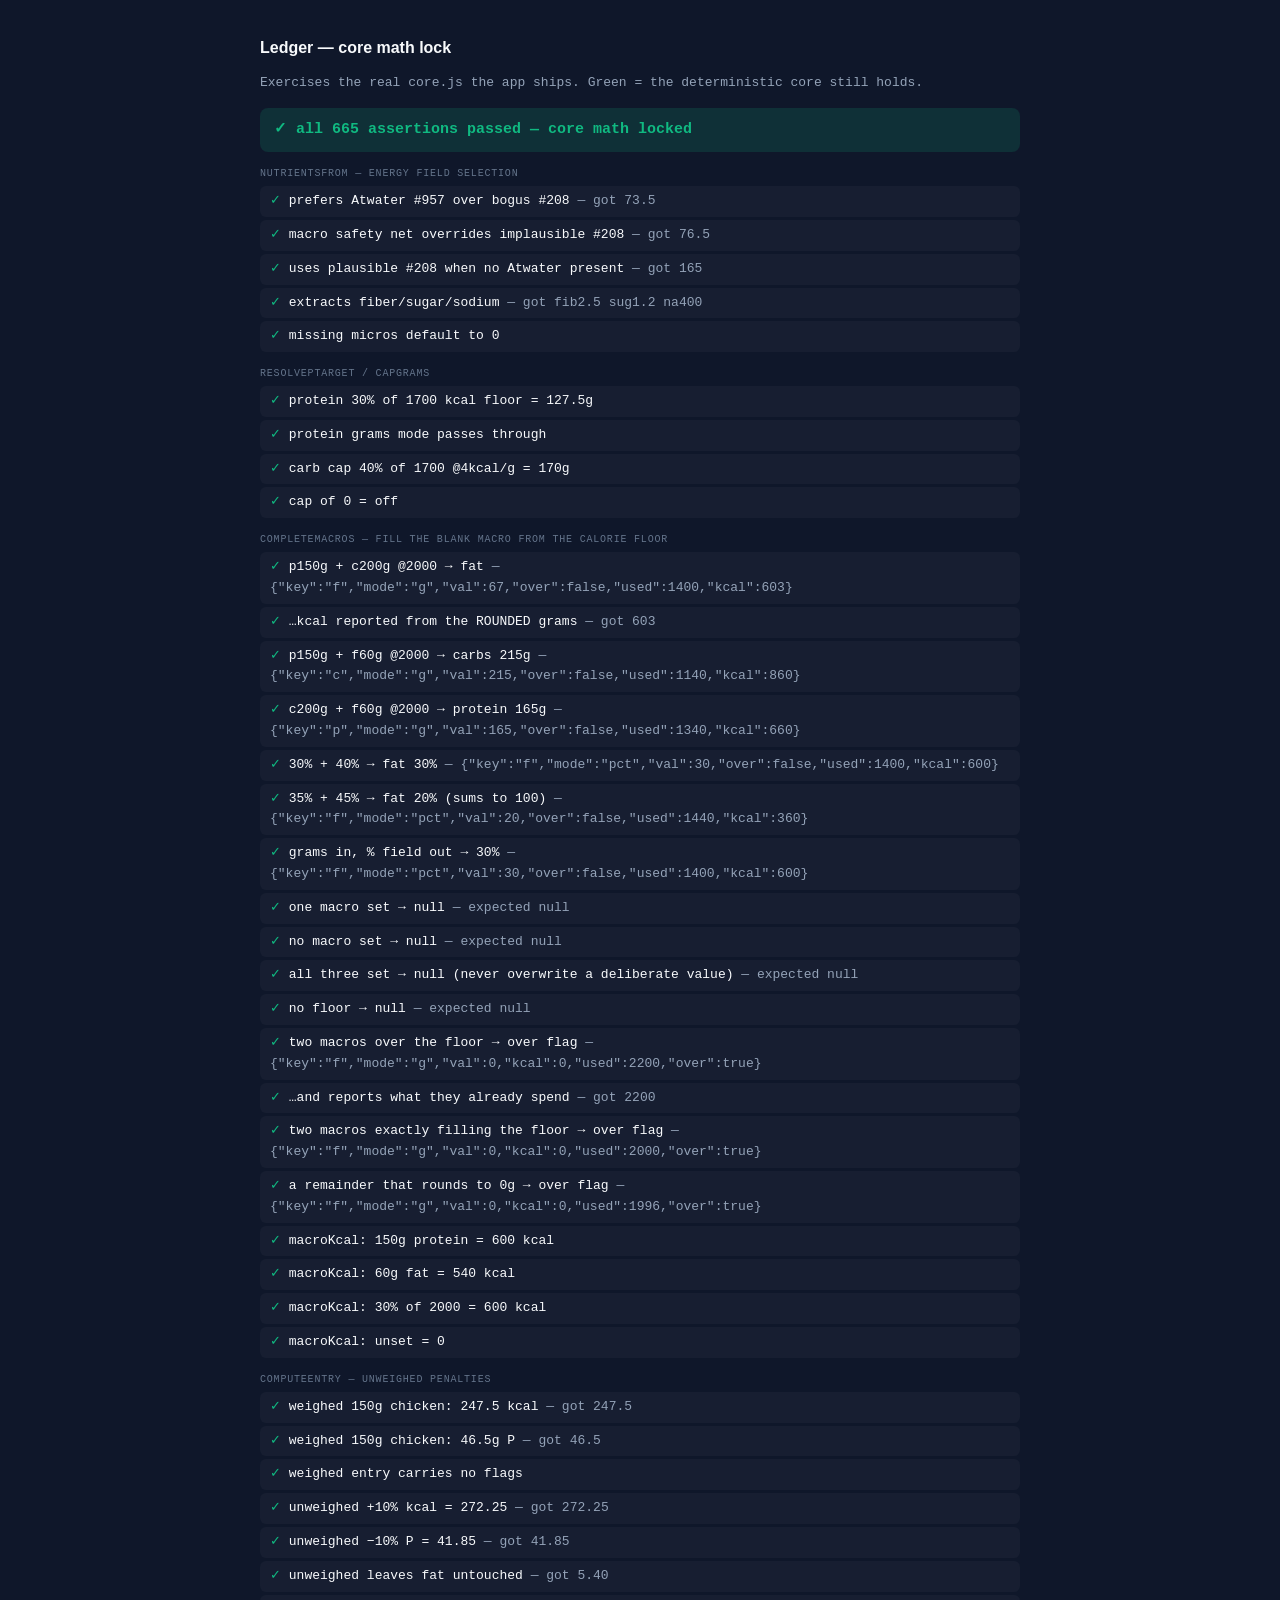
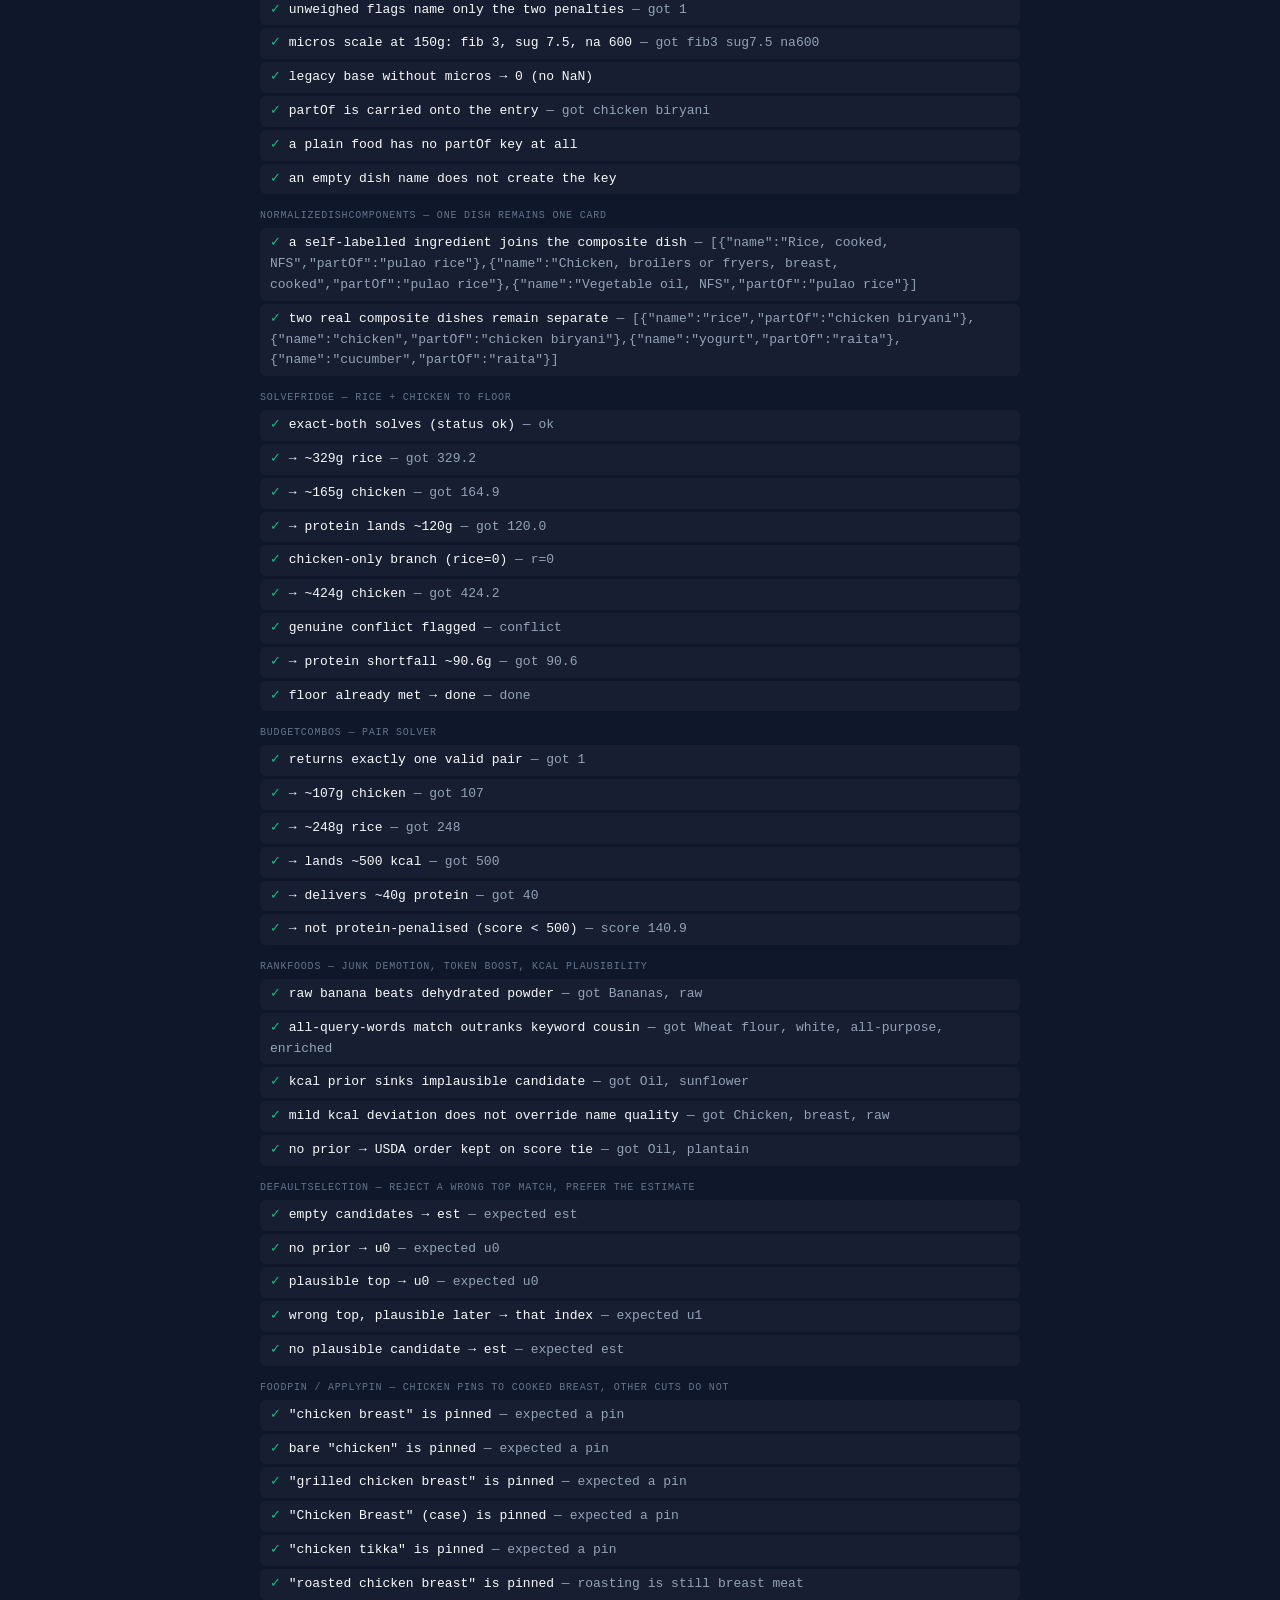
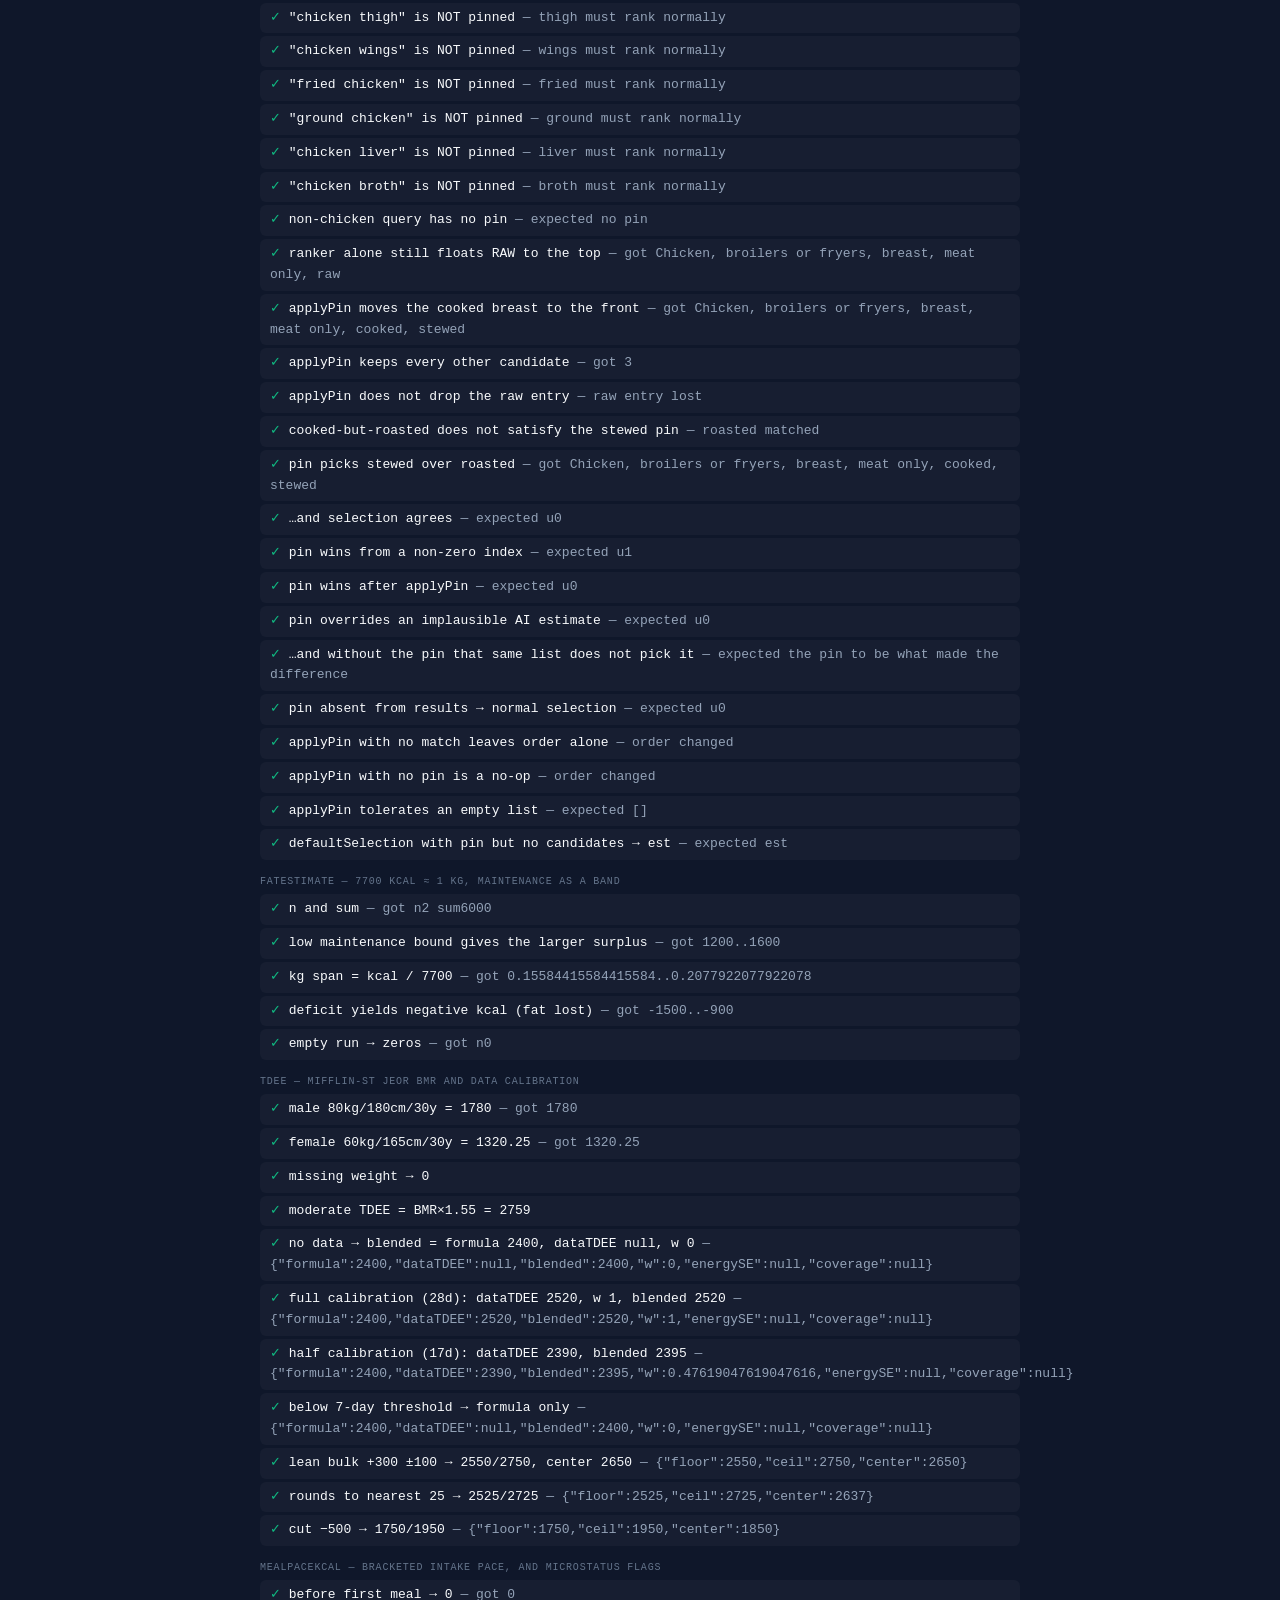
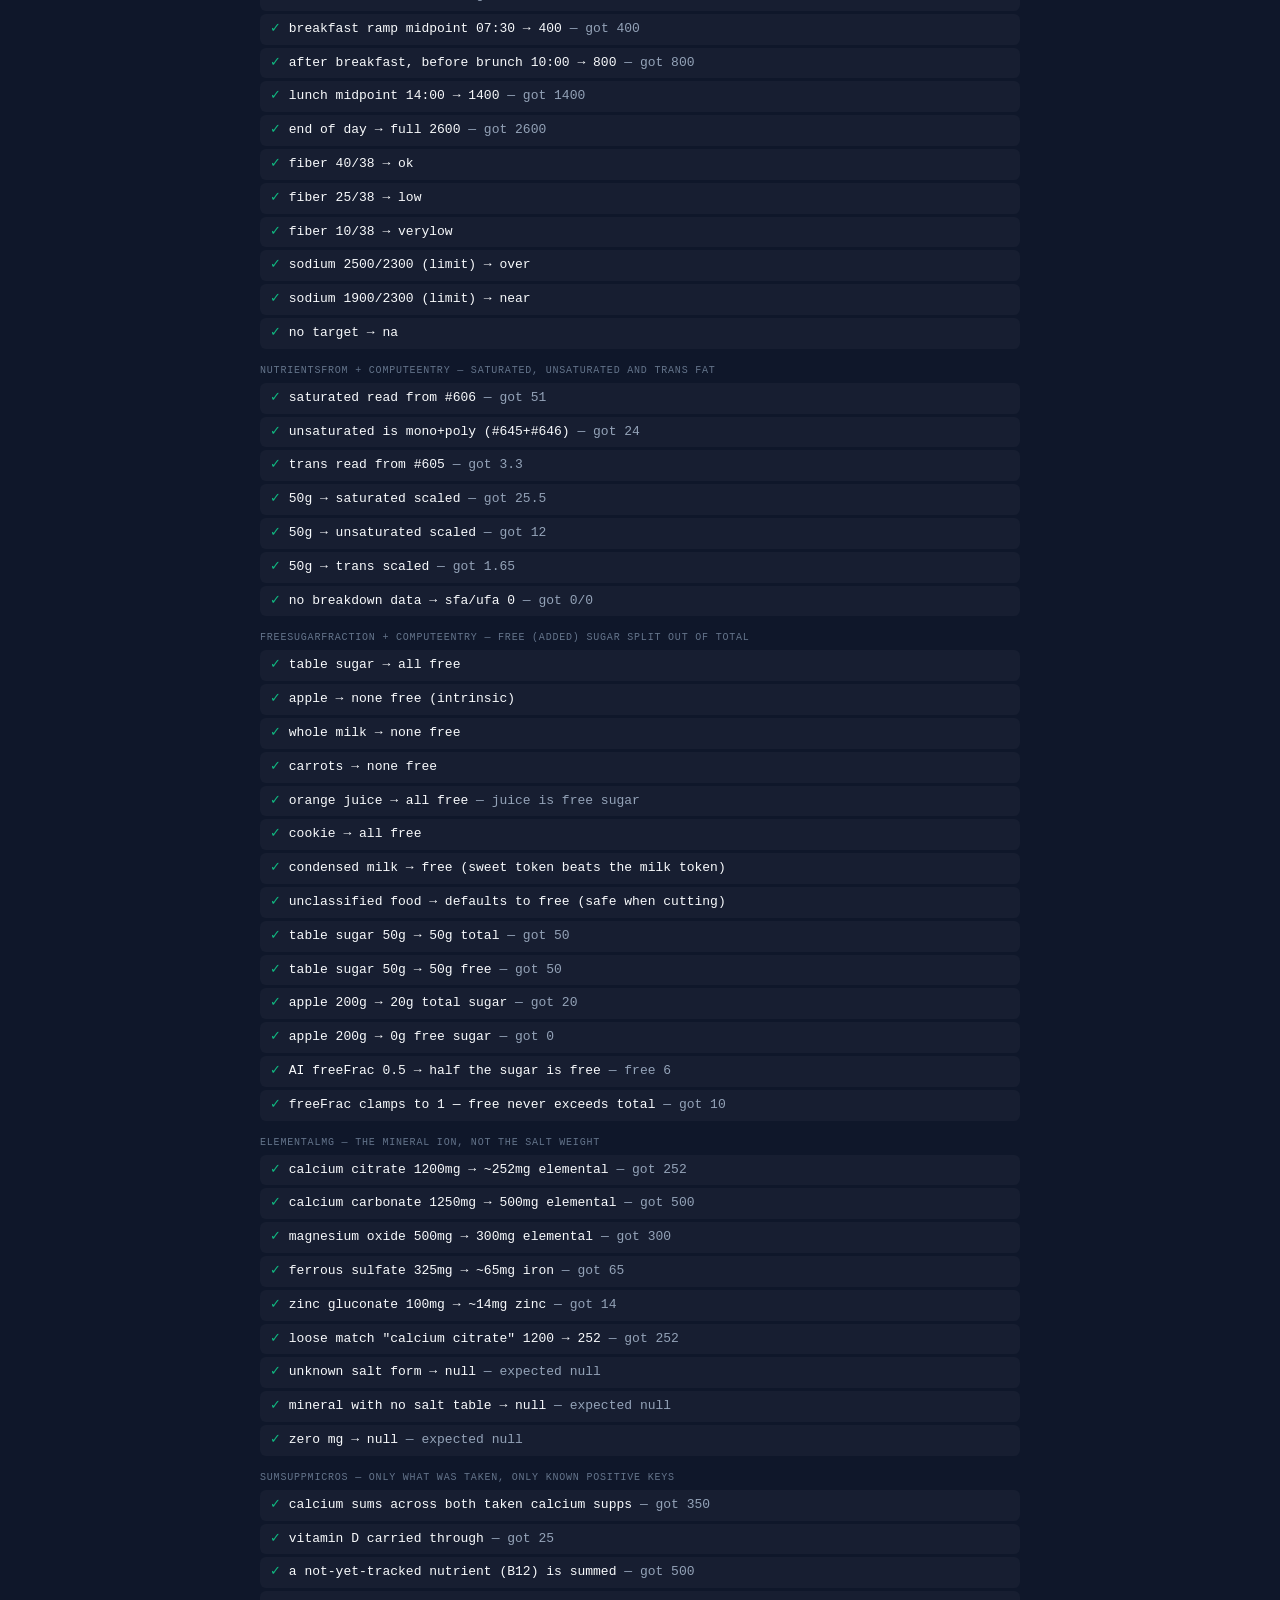
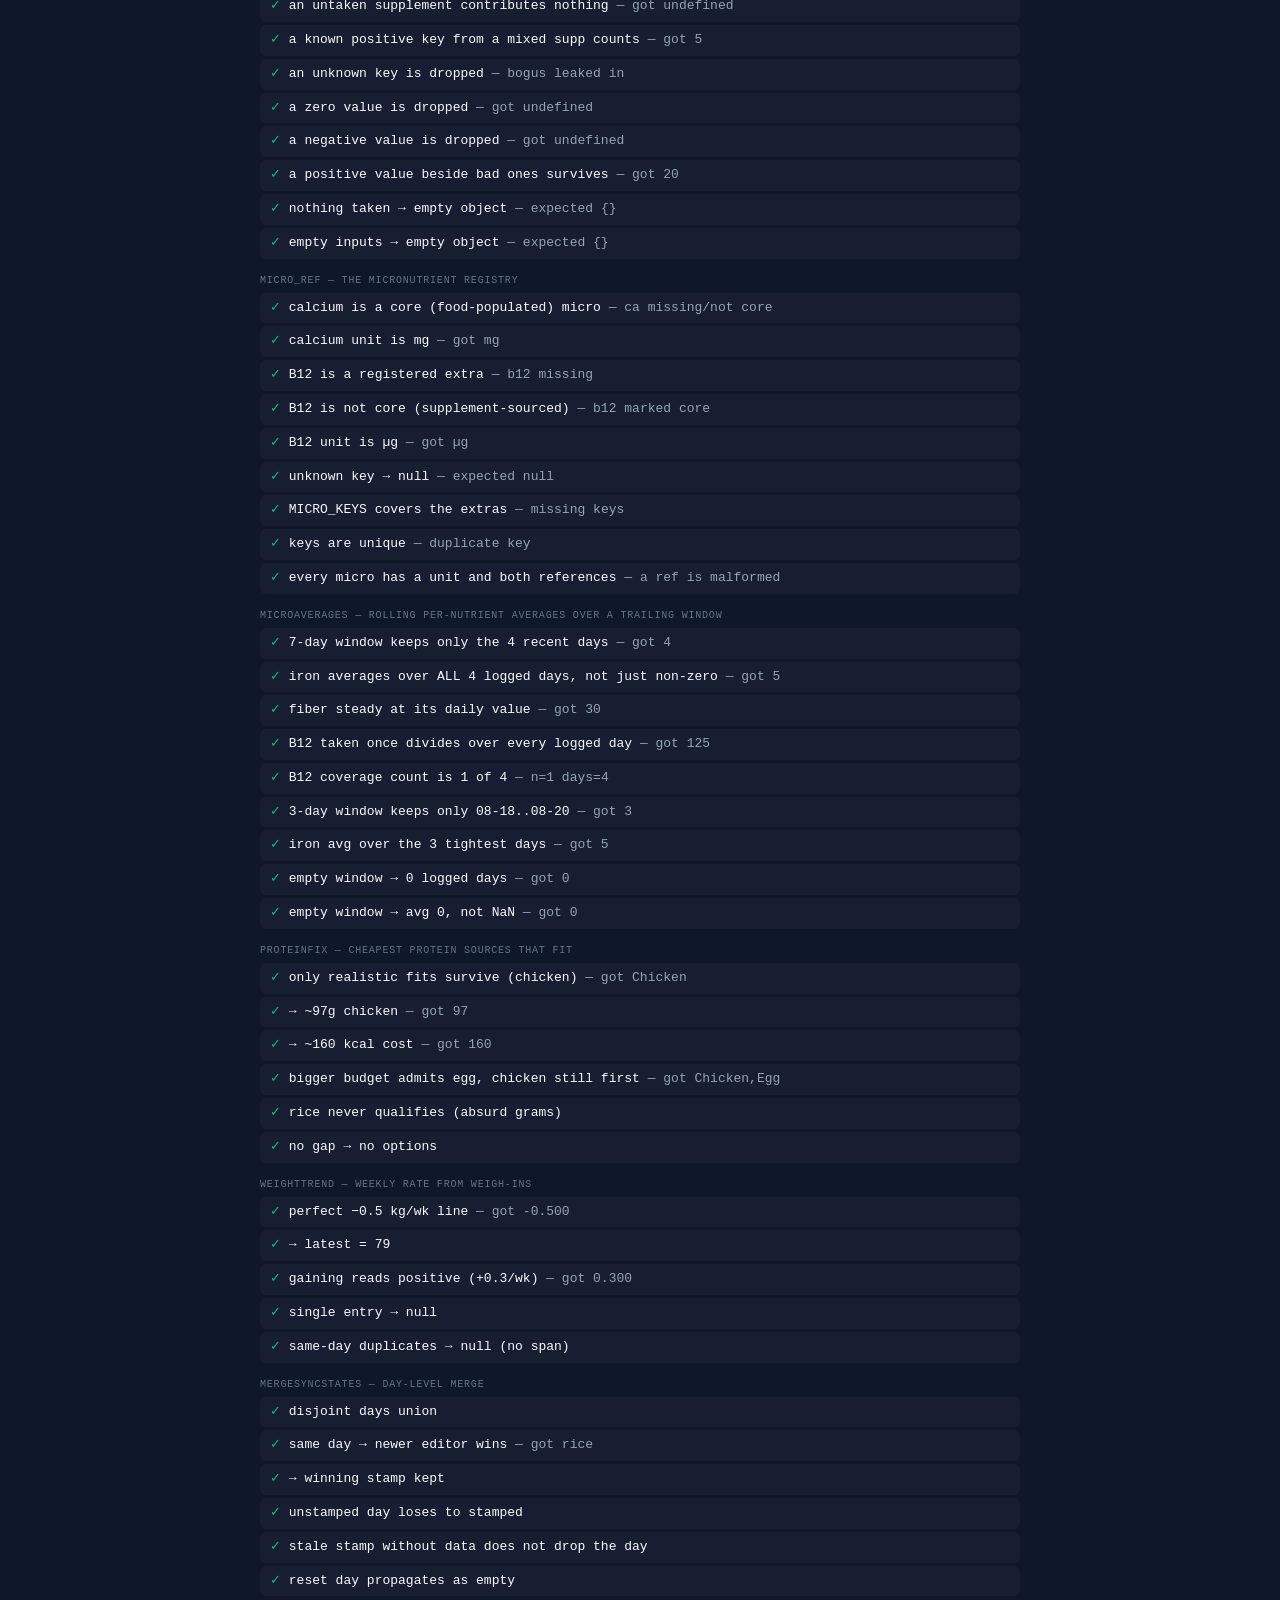
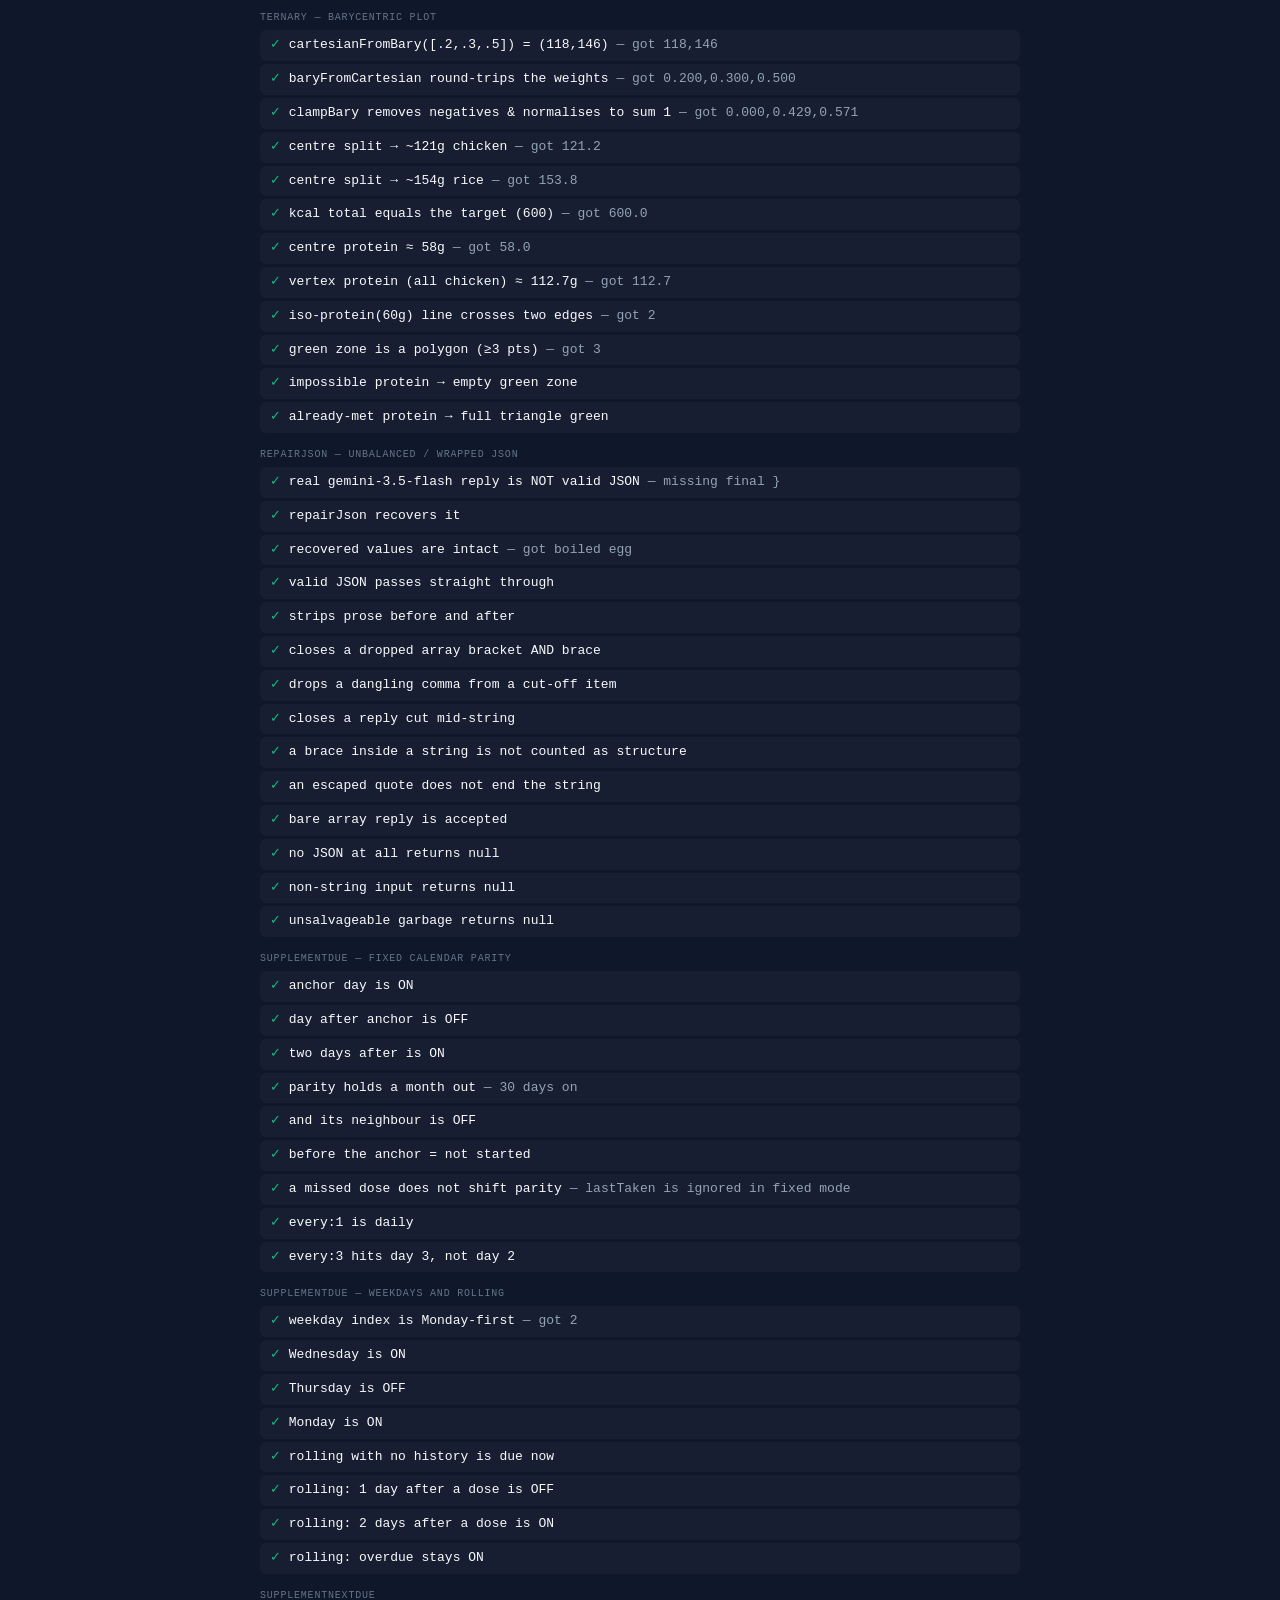
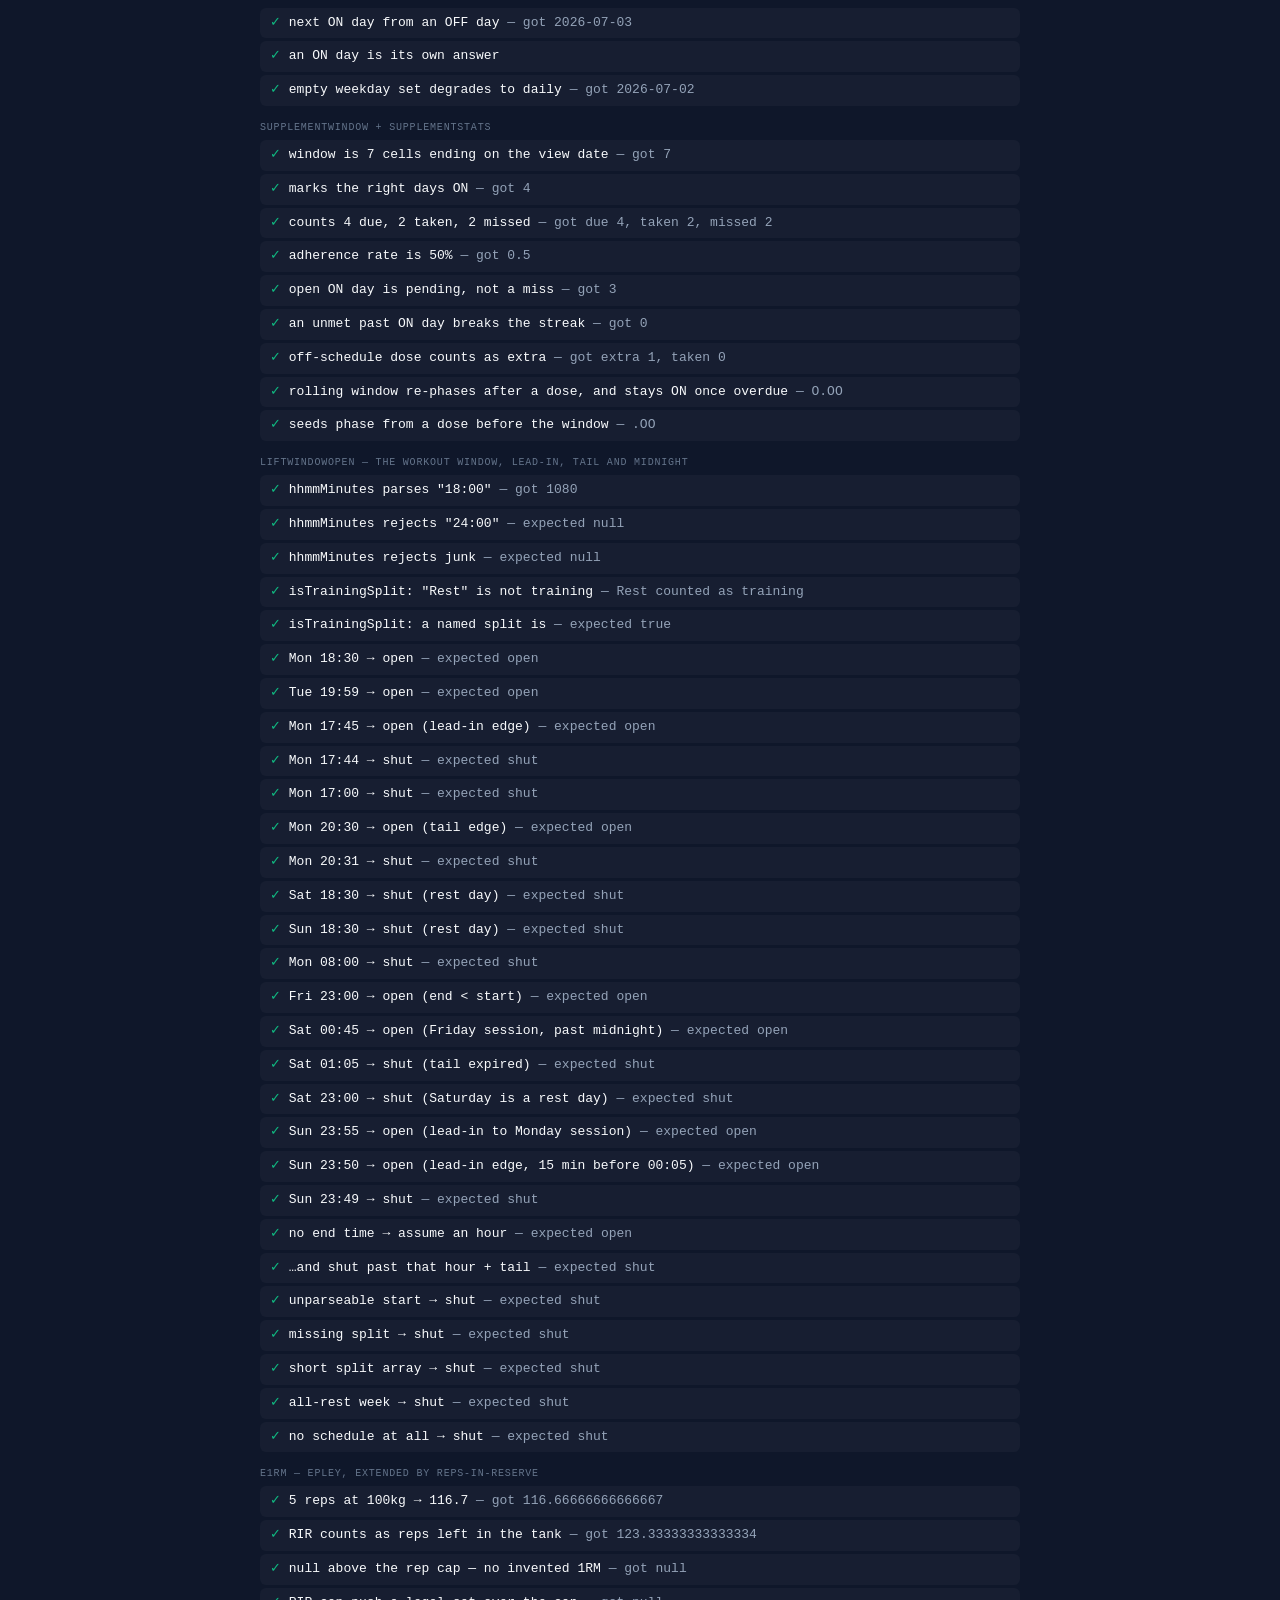
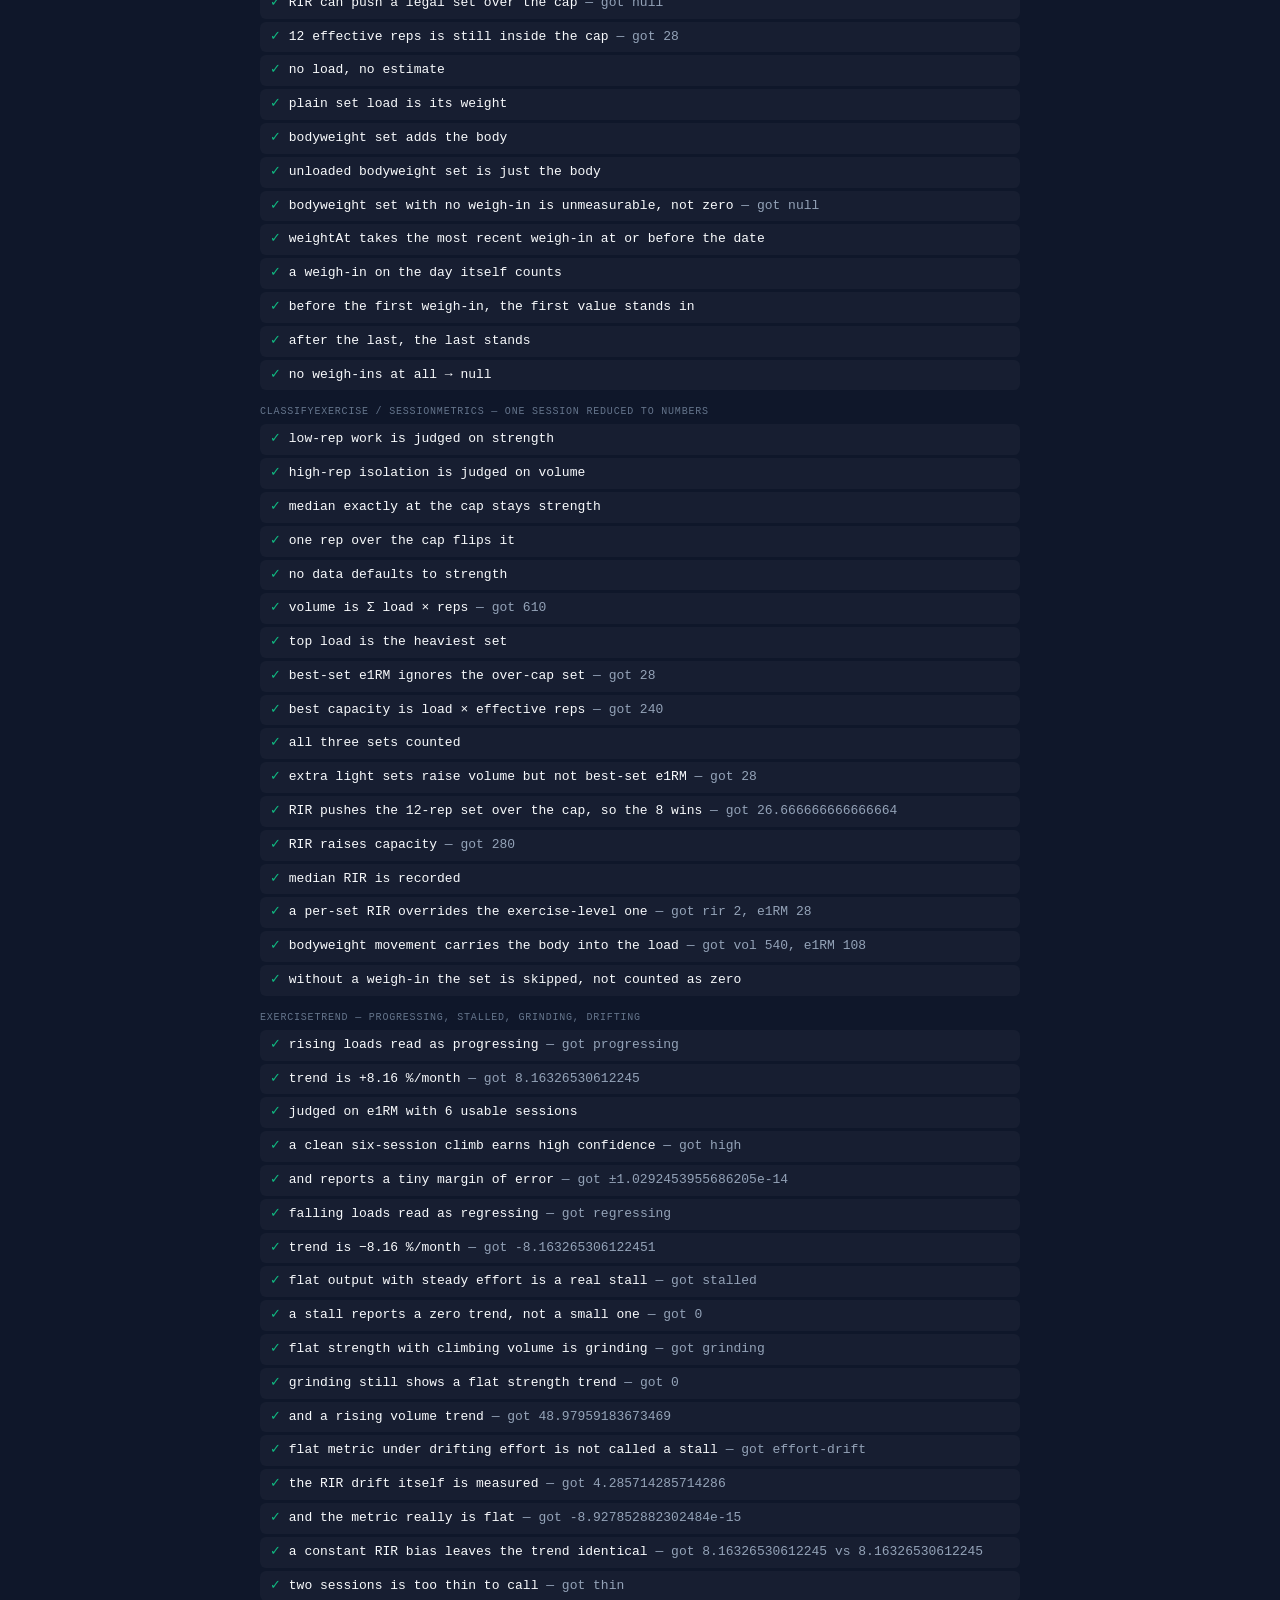
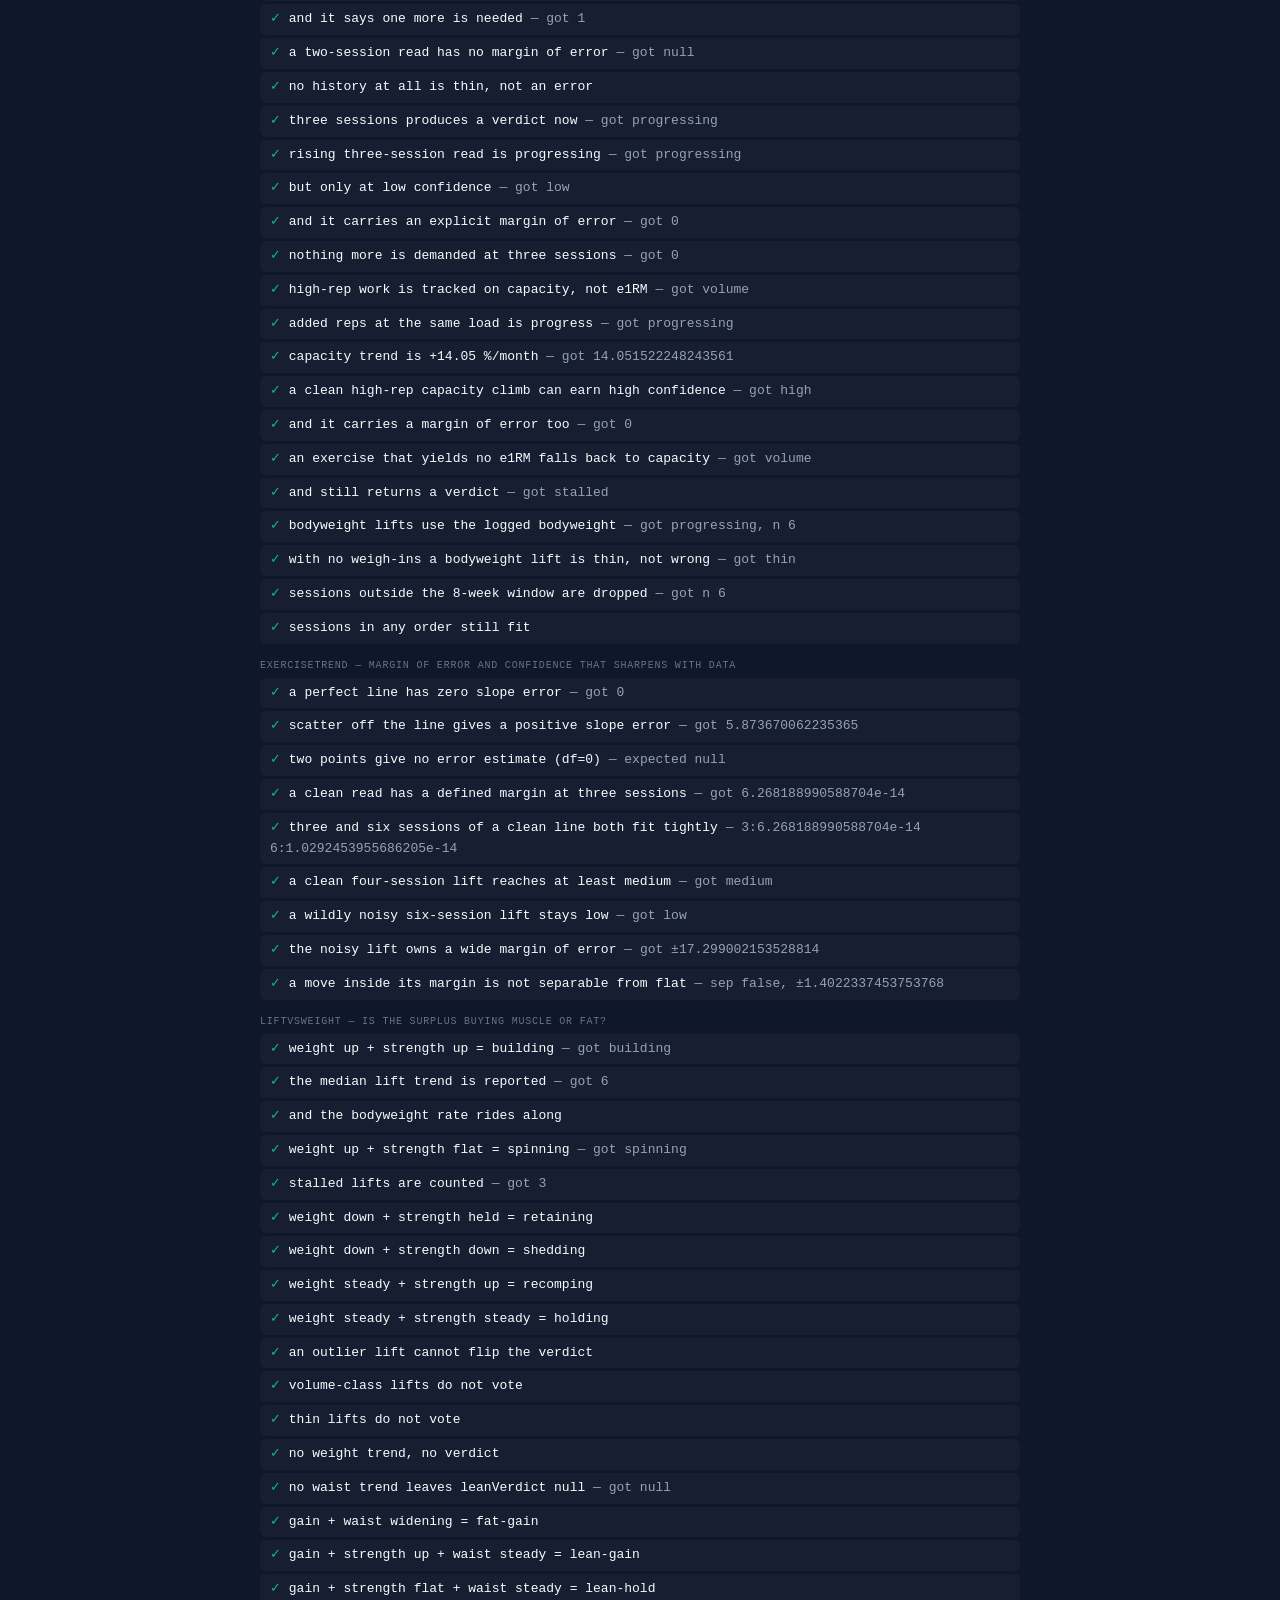
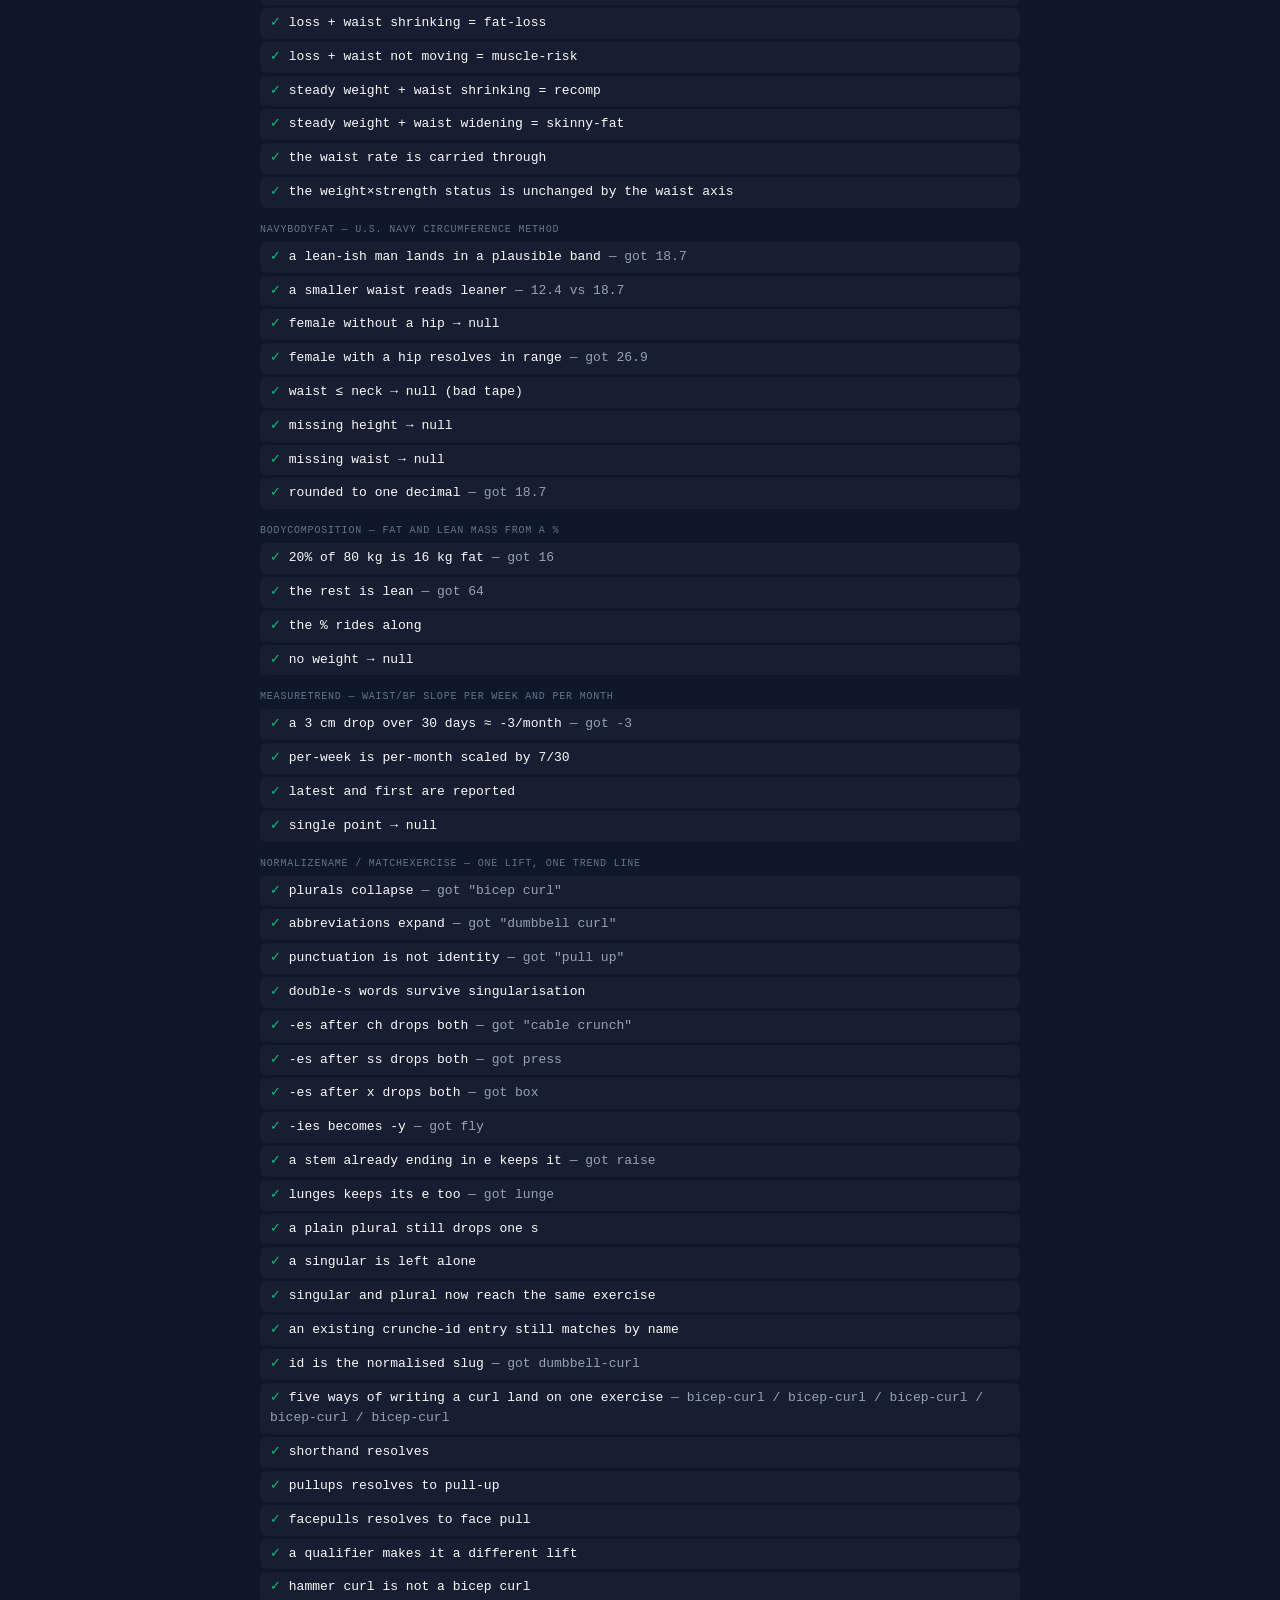
==== tests.html @ 6dcb34a7 "fix: read lift sets the way they were written "8x13, 6x12, 6x11" logged thirteen sets: the first pai" ====
<!DOCTYPE html>
<html lang="en">
<head>
<meta charset="UTF-8">
<meta name="viewport" content="width=device-width, initial-scale=1.0">
<title>Ledger · core math tests</title>
<style>
  body { background:#0f172a; color:#f8fafc; font-family:'JetBrains Mono',monospace; font-size:13px; padding:24px; max-width:760px; margin:0 auto; line-height:1.6; }
  h1 { font-size:16px; font-family:sans-serif; }
  #summary { font-size:15px; font-weight:700; padding:10px 14px; border-radius:8px; margin:14px 0; }
  .allpass { background:rgba(16,185,129,0.15); color:#10b981; }
  .anyfail { background:rgba(239,68,68,0.18); color:#f87171; }
  .case { padding:5px 10px; border-radius:6px; margin:3px 0; background:rgba(255,255,255,0.03); }
  .pass::before { content:'✓ '; color:#10b981; }
  .fail { background:rgba(239,68,68,0.12); }
  .fail::before { content:'✗ '; color:#f87171; }
  .detail { color:#94a3b8; }
  .grp { color:#64748b; text-transform:uppercase; letter-spacing:0.08em; font-size:10px; margin:14px 0 4px; }
</style>
</head>
<body>
<h1>Ledger — core math lock</h1>
<p class="detail">Exercises the real <code>core.js</code> the app ships. Green = the deterministic core still holds.</p>
<div id="summary">running…</div>
<div id="out"></div>

<script src="core.js"></script>
<script>
const out = document.getElementById('out');
let passed = 0, failed = 0;
const approx = (a,b,eps=0.5) => Math.abs(a-b) <= eps;
function group(name){ const d=document.createElement('div'); d.className='grp'; d.textContent=name; out.appendChild(d); }
function check(name, cond, detail){
  const d = document.createElement('div');
  d.className = 'case ' + (cond ? 'pass' : 'fail');
  d.innerHTML = name + (detail ? ` <span class="detail">— ${detail}</span>` : '');
  out.appendChild(d);
  cond ? passed++ : failed++;
}

const C = LedgerCore, T = LedgerCore.ternary;

// ---- nutrientsFrom: USDA energy pick ----
group('nutrientsFrom — energy field selection');
(function(){
  const food = { foodNutrients:[
    {nutrientNumber:'208', value:5}, {nutrientNumber:'957', value:73.5},
    {nutrientNumber:'203', value:1.9}, {nutrientNumber:'204', value:0.1}, {nutrientNumber:'205', value:17}
  ]};
  const n = C.nutrientsFrom(food);
  check('prefers Atwater #957 over bogus #208', approx(n.kcal, 73.5), `got ${n.kcal}`);

  const food2 = { foodNutrients:[
    {nutrientNumber:'208', value:5},
    {nutrientNumber:'203', value:1.9}, {nutrientNumber:'204', value:0.1}, {nutrientNumber:'205', value:17}
  ]};
  const n2 = C.nutrientsFrom(food2);         // no Atwater, #208=5 is < half of macro est (76.5) → trust macros
  check('macro safety net overrides implausible #208', approx(n2.kcal, 76.5), `got ${n2.kcal}`);

  const food3 = { foodNutrients:[
    {nutrientNumber:'208', value:165},
    {nutrientNumber:'203', value:31}, {nutrientNumber:'204', value:3.6}, {nutrientNumber:'205', value:0}
  ]};
  const n3 = C.nutrientsFrom(food3);
  check('uses plausible #208 when no Atwater present', approx(n3.kcal, 165), `got ${n3.kcal}`);

  // Micronutrients: 291 fiber(g), 269 sugars(g), 307 sodium(mg).
  const food4 = { foodNutrients:[
    {nutrientNumber:'208', value:165}, {nutrientNumber:'203', value:31},
    {nutrientNumber:'291', value:2.5}, {nutrientNumber:'269', value:1.2}, {nutrientNumber:'307', value:400}
  ]};
  const n4 = C.nutrientsFrom(food4);
  check('extracts fiber/sugar/sodium', n4.fib===2.5 && n4.sug===1.2 && n4.na===400, `got fib${n4.fib} sug${n4.sug} na${n4.na}`);
  check('missing micros default to 0', C.nutrientsFrom({foodNutrients:[{nutrientNumber:'208',value:100}]}).fib===0, '');
})();

// ---- target resolution ----
group('resolvePTarget / capGrams');
check('protein 30% of 1700 kcal floor = 127.5g', approx(C.resolvePTarget({mode:'pct',val:30}, 1700), 127.5), '');
check('protein grams mode passes through', C.resolvePTarget({mode:'g',val:120}, 1700) === 120, '');
check('carb cap 40% of 1700 @4kcal/g = 170g', approx(C.capGrams({mode:'pct',val:40}, 4, 1700), 170), '');
check('cap of 0 = off', C.capGrams({mode:'g',val:0}, 9, 1700) === 0, '');

// ---- completeMacros: set two, the third is arithmetic ----
group('completeMacros — fill the blank macro from the calorie floor');
(function(){
  const M = (mode,val)=>({mode,val});
  const at = (floor,p,c,f)=> C.completeMacros(floor, {p:p, c:c, f:f});

  // Two in grams → the blank one in grams, at its own kcal/g.
  const r1 = at(2000, M('g',150), M('g',200), M('g',0));    // 600 + 800 used, 600 left
  check('p150g + c200g @2000 → fat', r1 && r1.key==='f' && r1.val===67, JSON.stringify(r1));
  check('  …kcal reported from the ROUNDED grams', r1.kcal===603, `got ${r1.kcal}`);
  const r2 = at(2000, M('g',150), M('g',0), M('g',60));      // 600 + 540 used, 860 left
  check('p150g + f60g @2000 → carbs 215g', r2 && r2.key==='c' && r2.val===215, JSON.stringify(r2));
  const r3 = at(2000, M('g',0), M('g',200), M('g',60));
  check('c200g + f60g @2000 → protein 165g', r3 && r3.key==='p' && r3.val===165, JSON.stringify(r3));

  // Percentages: the three shares must come to 100 for the floor to be fully spent.
  const r4 = at(2000, M('pct',30), M('pct',40), M('pct',0));
  check('30% + 40% → fat 30%', r4 && r4.mode==='pct' && r4.val===30, JSON.stringify(r4));
  const r5 = at(1800, M('pct',35), M('pct',45), M('pct',0));
  check('35% + 45% → fat 20% (sums to 100)', r5.val===20 && 35+45+r5.val===100, JSON.stringify(r5));

  // The answer is expressed in the BLANK field's unit, not the units of the inputs.
  const r6 = at(2000, M('g',150), M('g',200), M('pct',0));
  check('grams in, % field out → 30%', r6.mode==='pct' && r6.val===30, JSON.stringify(r6));

  // Nothing to infer.
  check('one macro set → null', at(2000, M('g',150), M('g',0), M('g',0))===null, 'expected null');
  check('no macro set → null', at(2000, M('g',0), M('g',0), M('g',0))===null, 'expected null');
  check('all three set → null (never overwrite a deliberate value)',
        at(2000, M('g',150), M('g',200), M('g',67))===null, 'expected null');
  check('no floor → null', at(0, M('g',150), M('g',200), M('g',0))===null, 'expected null');

  // Over-budget must not fill in a 0, which would read as a deliberate "none".
  const o1 = at(2000, M('g',200), M('g',350), M('g',0));     // 800 + 1400 = 2200
  check('two macros over the floor → over flag', o1 && o1.over===true && o1.val===0, JSON.stringify(o1));
  check('  …and reports what they already spend', o1.used===2200, `got ${o1.used}`);
  const o2 = at(2000, M('g',150), M('g',350), M('g',0));     // 600 + 1400 = exactly 2000
  check('two macros exactly filling the floor → over flag', o2 && o2.over===true, JSON.stringify(o2));
  // Rounding down to zero grams is the same situation, not a 0g target.
  const o3 = at(2000, M('g',150), M('g',349), M('g',0));     // 4 kcal left → 0.4g fat
  check('a remainder that rounds to 0g → over flag', o3 && o3.over===true, JSON.stringify(o3));

  // macroKcal, the primitive underneath.
  check('macroKcal: 150g protein = 600 kcal', C.macroKcal(M('g',150), 4, 2000)===600, '');
  check('macroKcal: 60g fat = 540 kcal', C.macroKcal(M('g',60), 9, 2000)===540, '');
  check('macroKcal: 30% of 2000 = 600 kcal', C.macroKcal(M('pct',30), 4, 2000)===600, '');
  check('macroKcal: unset = 0', C.macroKcal(M('g',0), 4, 2000)===0, '');
})();

// ---- computeEntry: penalties ----
group('computeEntry — unweighed penalties');
const PEN = {inflate:1.1, deduct:0.9};
const chk = {kcal:165, p:31, f:3.6, c:0};
(function(){
  const w = C.computeEntry('Chicken', 150, true, chk, 'DB', PEN);
  check('weighed 150g chicken: 247.5 kcal', approx(w.kcal, 247.5), `got ${w.kcal.toFixed(1)}`);
  check('weighed 150g chicken: 46.5g P', approx(w.p, 46.5), `got ${w.p.toFixed(1)}`);
  check('weighed entry carries no flags', w.flags.length === 0, '');

  const u = C.computeEntry('Chicken', 150, false, chk, 'DB', PEN);
  check('unweighed +10% kcal = 272.25', approx(u.kcal, 272.25), `got ${u.kcal.toFixed(2)}`);
  check('unweighed −10% P = 41.85', approx(u.p, 41.85), `got ${u.p.toFixed(2)}`);
  // The oil tax is gone: fat is whatever the food's own base says, never a surcharge.
  // Absorbed cooking oil is logged as its own ingredient by the parser instead.
  check('unweighed leaves fat untouched', approx(u.f, 3.6*1.5), `got ${u.f.toFixed(2)}`);
  check('unweighed flags name only the two penalties', u.flags.length === 1, `got ${u.flags.length}`);

  // Micronutrients scale with grams like the macros; a legacy base without them → 0, never NaN.
  const micBase = {kcal:100, p:5, f:2, c:10, fib:2, sug:5, na:400};
  const mic = C.computeEntry('x', 150, true, micBase, 'DB', PEN);
  check('micros scale at 150g: fib 3, sug 7.5, na 600', approx(mic.fib,3)&&approx(mic.sug,7.5)&&approx(mic.na,600), `got fib${mic.fib} sug${mic.sug} na${mic.na}`);
  const legacy = C.computeEntry('x', 150, true, {kcal:100,p:5,f:2,c:10}, 'DB', PEN);
  check('legacy base without micros → 0 (no NaN)', legacy.fib===0 && legacy.sug===0 && legacy.na===0, '');

  // The dish an ingredient came from is kept on the entry. Without it, decomposing
  // "biryani" into six rows loses the biryani, and repeats can only ever offer rice.
  const comp = C.computeEntry('basmati rice', 180, false, chk, 'USDA', PEN, 'chicken biryani');
  check('partOf is carried onto the entry', comp.partOf === 'chicken biryani', `got ${comp.partOf}`);
  check('a plain food has no partOf key at all', !('partOf' in w));
  check('an empty dish name does not create the key',
        !('partOf' in C.computeEntry('x', 100, true, chk, 'DB', PEN, '')));
})();

// ---- solveFridge ----
group('normalizeDishComponents — one dish remains one card');
{
  const fixed=C.normalizeDishComponents([
    {name:'Rice, cooked, NFS',partOf:'pulao rice'},
    {name:'Chicken, broilers or fryers, breast, cooked',partOf:'chicken'},
    {name:'Vegetable oil, NFS',partOf:'pulao rice'}
  ]);
  check('a self-labelled ingredient joins the composite dish',fixed.every(x=>x.partOf==='pulao rice'),JSON.stringify(fixed));
  const separate=C.normalizeDishComponents([
    {name:'rice',partOf:'chicken biryani'},{name:'chicken',partOf:'chicken biryani'},
    {name:'yogurt',partOf:'raita'},{name:'cucumber',partOf:'raita'}
  ]);
  check('two real composite dishes remain separate',separate[2].partOf==='raita'&&separate[3].partOf==='raita',JSON.stringify(separate));
}

group('solveFridge — rice + chicken to floor');
const RICE = {kcal:130, p:2.7}, CHKf = {kcal:165, p:31};
const cfg = t => ({floor:1700, ceil:1900, pTarget:120, rice:RICE, chk:CHKf});
(function(){
  const s = C.solveFridge({kcal:1000, p:60}, cfg());
  check('exact-both solves (status ok)', s.status === 'ok', s.status);
  check('  → ~329g rice', approx(s.r, 329, 1), `got ${s.r.toFixed(1)}`);
  check('  → ~165g chicken', approx(s.k, 165, 1), `got ${s.k.toFixed(1)}`);
  check('  → protein lands ~120g', approx(s.vp, 120, 0.5), `got ${s.vp.toFixed(1)}`);

  const s2 = C.solveFridge({kcal:1000, p:115}, cfg());   // tiny protein gap ⇒ chicken-only branch
  check('chicken-only branch (rice=0)', s2.status === 'ok' && s2.r === 0, `r=${s2.r}`);
  check('  → ~424g chicken', approx(s2.k, 424, 1), `got ${s2.k.toFixed(1)}`);

  const s3 = C.solveFridge({kcal:1650, p:20}, cfg());     // small kcal gap, huge protein gap
  check('genuine conflict flagged', s3.status === 'conflict', s3.status);
  check('  → protein shortfall ~90.6g', approx(s3.shortfall, 90.6, 0.5), `got ${s3.shortfall.toFixed(1)}`);

  const s4 = C.solveFridge({kcal:1750, p:130}, cfg());    // already over floor
  check('floor already met → done', s4.status === 'done', s4.status);
})();

// ---- budgetCombos ----
group('budgetCombos — pair solver');
(function(){
  const foods = [['Chicken', {kcal:165,p:31}], ['Rice', {kcal:130,p:2.7}]];
  const combos = C.budgetCombos(foods, 500, 40);
  check('returns exactly one valid pair', combos.length === 1, `got ${combos.length}`);
  const c = combos[0];
  check('  → ~107g chicken', approx(c.gA, 107, 1), `got ${c.gA}`);
  check('  → ~248g rice', approx(c.gB, 248, 1), `got ${c.gB}`);
  check('  → lands ~500 kcal', approx(c.kcal, 500, 1), `got ${c.kcal}`);
  check('  → delivers ~40g protein', approx(c.p, 40, 1), `got ${c.p}`);
  check('  → not protein-penalised (score < 500)', c.score < 500, `score ${c.score.toFixed(1)}`);
})();

// ---- rankFoods: USDA candidate ranking ----
group('rankFoods — junk demotion, token boost, kcal plausibility');
(function(){
  const mk = (name,kcal)=>({name, base:{kcal, p:0, f:0, c:0}});
  // Junk demotion: dehydrated powder loses to the plain raw food even when USDA lists it first.
  const r1 = C.rankFoods([mk('Bananas, dehydrated, or banana powder',346), mk('Bananas, raw',89)], 'banana');
  check('raw banana beats dehydrated powder', r1[0].name==='Bananas, raw', `got ${r1[0].name}`);
  // Token boost: candidate containing every query word beats a keyword cousin.
  const r2 = C.rankFoods([mk('Wheat flour, whole-grain',340), mk('Wheat flour, white, all-purpose, enriched',364)], 'all purpose flour');
  check('all-query-words match outranks keyword cousin', r2[0].name.includes('all-purpose'), `got ${r2[0].name}`);
  // kcal plausibility: with an AI prior of ~880 kcal/100g, a 100 kcal "oil" sinks.
  const r3 = C.rankFoods([mk('Oil, plantain',100), mk('Oil, sunflower',884)], 'oil', 880);
  check('kcal prior sinks implausible candidate', r3[0].name==='Oil, sunflower', `got ${r3[0].name}`);
  // …but a mild deviation (165 vs est 200) must NOT override name quality.
  const r4 = C.rankFoods([mk('Chicken, breaded, fried',290), mk('Chicken, breast, raw',165)], 'chicken breast', 200);
  check('mild kcal deviation does not override name quality', r4[0].name==='Chicken, breast, raw', `got ${r4[0].name}`);
  // No prior + tied scores → USDA's original relevance order is preserved.
  const r5 = C.rankFoods([mk('Oil, plantain',100), mk('Oil, sunflower',884)], 'oil');
  check('no prior → USDA order kept on score tie', r5[0].name==='Oil, plantain', `got ${r5[0].name}`);
})();

// ---- defaultSelection: pick a plausible candidate, else fall back to the AI estimate ----
group('defaultSelection — reject a wrong top match, prefer the estimate');
(function(){
  const mk = (name,kcal)=>({name, base:{kcal, p:0, f:0, c:0}});
  // No candidates → the AI estimate is all we have.
  check('empty candidates → est', C.defaultSelection([], 250)==='est', 'expected est');
  // No prior → keep the top-ranked match (legacy behaviour).
  check('no prior → u0', C.defaultSelection([mk('Water',40)], 0)==='u0', 'expected u0');
  // Top match is plausible vs the prior → take it.
  check('plausible top → u0', C.defaultSelection([mk('Chapati',297), mk('Wheat flour',364)], 300)==='u0', 'expected u0');
  // Top match wildly off (chapati est ~300, top is a 40 kcal "water"), but a later
  // candidate lands near the prior → pick that candidate, not the wrong top one.
  check('wrong top, plausible later → that index',
    C.defaultSelection([mk('Water, bottled',40), mk('Chapati or roti',290)], 300)==='u1', 'expected u1');
  // Nothing lands near the prior → trust the AI estimate over a clearly-wrong match.
  check('no plausible candidate → est',
    C.defaultSelection([mk('Water',40), mk('Broth',12)], 300)==='est', 'expected est');
})();

// ---- Pinned USDA entries: chicken always resolves to the cooked breast ----
group('foodPin / applyPin — chicken pins to cooked breast, other cuts do not');
(function(){
  const mk = (name,kcal)=>({name, base:{kcal, p:0, f:0, c:0}});
  const RAW    = mk('Chicken, broilers or fryers, breast, meat only, raw', 114);
  const STEWED = mk('Chicken, broilers or fryers, breast, meat only, cooked, stewed', 151);
  const FRIED  = mk('Chicken, breaded, fried', 290);

  // --- which queries the pin claims ---
  const pinned = q => !!C.foodPin(q);
  check('"chicken breast" is pinned', pinned('chicken breast'), 'expected a pin');
  check('bare "chicken" is pinned', pinned('chicken'), 'expected a pin');
  check('"grilled chicken breast" is pinned', pinned('grilled chicken breast'), 'expected a pin');
  check('"Chicken Breast" (case) is pinned', pinned('Chicken Breast'), 'expected a pin');
  check('"chicken tikka" is pinned', pinned('chicken tikka'), 'expected a pin');
  check('"roasted chicken breast" is pinned', pinned('roasted chicken breast'), 'roasting is still breast meat');
  // Different cuts / preparations are genuinely different foods — the pin must not claim them.
  check('"chicken thigh" is NOT pinned', !pinned('chicken thigh'), 'thigh must rank normally');
  check('"chicken wings" is NOT pinned', !pinned('chicken wings'), 'wings must rank normally');
  check('"fried chicken" is NOT pinned', !pinned('fried chicken'), 'fried must rank normally');
  check('"ground chicken" is NOT pinned', !pinned('ground chicken'), 'ground must rank normally');
  check('"chicken liver" is NOT pinned', !pinned('chicken liver'), 'liver must rank normally');
  check('"chicken broth" is NOT pinned', !pinned('chicken broth'), 'broth must rank normally');
  check('non-chicken query has no pin', !pinned('basmati rice'), 'expected no pin');

  // --- the pin beats the ranker, which on its own prefers raw ---
  const ranked = C.rankFoods([RAW, FRIED, STEWED], 'chicken breast', 165);
  check('ranker alone still floats RAW to the top', ranked[0].name===RAW.name, `got ${ranked[0].name}`);
  const pin = C.foodPin('chicken breast');
  const withPin = C.applyPin(ranked, pin);
  check('applyPin moves the cooked breast to the front', withPin[0].name===STEWED.name, `got ${withPin[0].name}`);
  check('applyPin keeps every other candidate', withPin.length===3, `got ${withPin.length}`);
  check('applyPin does not drop the raw entry', withPin.some(f=>f.name===RAW.name), 'raw entry lost');

  // USDA carries several cooked variants of the very same cut. The pin names one method,
  // so it must not settle for a sibling that merely happens to rank higher.
  (function(){
    const ROAST = mk('Chicken, broilers or fryers, breast, meat only, cooked, roasted', 165);
    const both  = C.applyPin([ROAST, RAW, STEWED], pin);
    check('cooked-but-roasted does not satisfy the stewed pin', !C.pinMatches(ROAST, pin), 'roasted matched');
    check('pin picks stewed over roasted', both[0].name===STEWED.name, `got ${both[0].name}`);
    check('  …and selection agrees', C.defaultSelection(both, 165, pin)==='u0', 'expected u0');
  })();

  // --- defaultSelection honours the pin regardless of list position or the kcal prior ---
  check('pin wins from a non-zero index', C.defaultSelection(ranked, 165, pin)==='u1', 'expected u1');
  check('pin wins after applyPin', C.defaultSelection(withPin, 165, pin)==='u0', 'expected u0');
  // The whole point of a hardcoded pin: a bad AI estimate can no longer veto it. An est of
  // 400 kcal is >1.8x off 151, which without the pin would reject the cooked entry outright.
  check('pin overrides an implausible AI estimate',
    C.defaultSelection([STEWED, FRIED], 400, pin)==='u0', 'expected u0');
  check('  …and without the pin that same list does not pick it',
    C.defaultSelection([STEWED, FRIED], 400)!=='u0', 'expected the pin to be what made the difference');
  // Pin present but USDA never returned the entry → fall back to normal behaviour, never invent.
  check('pin absent from results → normal selection', C.defaultSelection([RAW, FRIED], 120, pin)==='u0', 'expected u0');
  check('applyPin with no match leaves order alone', C.applyPin([RAW, FRIED], pin)[0].name===RAW.name, 'order changed');
  check('applyPin with no pin is a no-op', C.applyPin([RAW, FRIED], null)[0].name===RAW.name, 'order changed');
  check('applyPin tolerates an empty list', C.applyPin([], pin).length===0, 'expected []');
  check('defaultSelection with pin but no candidates → est', C.defaultSelection([], 165, pin)==='est', 'expected est');
})();

// ---- fatEstimate: energy-balance body-fat change over a maintenance band ----
group('fatEstimate — 7700 kcal ≈ 1 kg, maintenance as a band');
(function(){
  const e = C.fatEstimate([3000,3000], 2200, 2400);
  check('n and sum', e.n===2 && e.sum===6000, `got n${e.n} sum${e.sum}`);
  check('low maintenance bound gives the larger surplus', e.kcalHigh===1600 && e.kcalLow===1200, `got ${e.kcalLow}..${e.kcalHigh}`);
  check('kg span = kcal / 7700', Math.abs(e.kgHigh-1600/7700)<1e-9 && Math.abs(e.kgLow-1200/7700)<1e-9, `got ${e.kgLow}..${e.kgHigh}`);
  // Deficit → negative (fat lost); bounds passed unordered must still resolve.
  const d = C.fatEstimate([1800,2000,1900], 2400, 2200);
  check('deficit yields negative kcal (fat lost)', d.kcalHigh===-900 && d.kcalLow===-1500, `got ${d.kcalLow}..${d.kcalHigh}`);
  const z = C.fatEstimate([], 2200, 2400);
  check('empty run → zeros', z.n===0 && z.sum===0 && z.kcalLow===0 && z.kcalHigh===0, `got n${z.n}`);
})();

// ---- bmrMifflin + calibrateTDEE: resting burn and adaptive maintenance ----
group('TDEE — Mifflin-St Jeor BMR and data calibration');
(function(){
  check('male 80kg/180cm/30y = 1780', C.bmrMifflin('male',80,180,30)===1780, `got ${C.bmrMifflin('male',80,180,30)}`);
  check('female 60kg/165cm/30y = 1320.25', approx(C.bmrMifflin('female',60,165,30),1320.25), `got ${C.bmrMifflin('female',60,165,30)}`);
  check('missing weight → 0', C.bmrMifflin('male',0,180,30)===0, '');
  check('moderate TDEE = BMR×1.55 = 2759', approx(C.bmrMifflin('male',80,180,30)*1.55,2759), '');
  // No usable weight trend → formula only.
  const c0 = C.calibrateTDEE(2400, 0, null, 0);
  check('no data → blended = formula 2400, dataTDEE null, w 0', c0.blended===2400 && c0.dataTDEE===null && c0.w===0, JSON.stringify(c0));
  // Losing 0.2 kg/wk at 2300 kcal ⇒ maintenance 2520; 28 days → fully calibrated.
  const c1 = C.calibrateTDEE(2400, 2300, -0.2, 28);
  check('full calibration (28d): dataTDEE 2520, w 1, blended 2520', c1.dataTDEE===2520 && c1.w===1 && c1.blended===2520, JSON.stringify(c1));
  // Gaining 0.1 kg/wk at 2500 ⇒ 2390; 17 days → half-weighted blend 2395.
  const c2 = C.calibrateTDEE(2400, 2500, 0.1, 17);
  check('half calibration (17d): dataTDEE 2390, blended 2395', c2.dataTDEE===2390 && approx(c2.w,10/21) && c2.blended===2395, JSON.stringify(c2));
  // Under 7 days of trend → formula only, no data lean yet.
  const c3 = C.calibrateTDEE(2400, 2300, -0.2, 5);
  check('below 7-day threshold → formula only', c3.blended===2400 && c3.dataTDEE===null, JSON.stringify(c3));

  // Corridor from TDEE + goal offset, rounded to nearest 25.
  const cor = C.corridorFromTDEE(2350, 300, 100);
  check('lean bulk +300 ±100 → 2550/2750, center 2650', cor.floor===2550 && cor.ceil===2750 && cor.center===2650, JSON.stringify(cor));
  const cor2 = C.corridorFromTDEE(2337, 300, 100);
  check('rounds to nearest 25 → 2525/2725', cor2.floor===2525 && cor2.ceil===2725, JSON.stringify(cor2));
  const cut = C.corridorFromTDEE(2350, -500, 100);
  check('cut −500 → 1750/1950', cut.floor===1750 && cut.ceil===1950, JSON.stringify(cut));
})();

// ---- mealPaceKcal + microStatus ----
group('mealPaceKcal — bracketed intake pace, and microStatus flags');
(function(){
  const meals=[{h:7.5,kcal:800},{h:11,kcal:200},{h:14,kcal:800},{h:16.5,kcal:300},{h:21,kcal:500}];
  check('before first meal → 0', C.mealPaceKcal(6, meals)===0, `got ${C.mealPaceKcal(6,meals)}`);
  check('breakfast ramp midpoint 07:30 → 400', C.mealPaceKcal(7.5, meals)===400, `got ${C.mealPaceKcal(7.5,meals)}`);
  check('after breakfast, before brunch 10:00 → 800', C.mealPaceKcal(10, meals)===800, `got ${C.mealPaceKcal(10,meals)}`);
  check('lunch midpoint 14:00 → 1400', C.mealPaceKcal(14, meals)===1400, `got ${C.mealPaceKcal(14,meals)}`);
  check('end of day → full 2600', C.mealPaceKcal(23, meals)===2600, `got ${C.mealPaceKcal(23,meals)}`);

  check('fiber 40/38 → ok', C.microStatus(40,38,false)==='ok', '');
  check('fiber 25/38 → low', C.microStatus(25,38,false)==='low', '');
  check('fiber 10/38 → verylow', C.microStatus(10,38,false)==='verylow', '');
  check('sodium 2500/2300 (limit) → over', C.microStatus(2500,2300,true)==='over', '');
  check('sodium 1900/2300 (limit) → near', C.microStatus(1900,2300,true)==='near', '');
  check('no target → na', C.microStatus(5,0,false)==='na', '');
})();

// ---- saturated / unsaturated fat plumbing ----
group('nutrientsFrom + computeEntry — saturated, unsaturated and trans fat');
(function(){
  const food = { description:'Butter', foodNutrients:[
    {nutrientNumber:'204', value:81},   // fat
    {nutrientNumber:'606', value:51},   // saturated
    {nutrientNumber:'645', value:21},   // mono
    {nutrientNumber:'646', value:3},    // poly
    {nutrientNumber:'605', value:3.3}   // trans
  ]};
  const b = C.nutrientsFrom(food);
  check('saturated read from #606', approx(b.sfa,51), `got ${b.sfa}`);
  check('unsaturated is mono+poly (#645+#646)', approx(b.ufa,24), `got ${b.ufa}`);
  check('trans read from #605', approx(b.tfa,3.3), `got ${b.tfa}`);
  const e = C.computeEntry('Butter', 50, true, b, 'USDA', {inflate:1,deduct:1});
  check('50g → saturated scaled', approx(e.sfa,25.5), `got ${e.sfa}`);
  check('50g → unsaturated scaled', approx(e.ufa,12), `got ${e.ufa}`);
  check('50g → trans scaled', approx(e.tfa,1.65), `got ${e.tfa}`);
  // A food with no fatty-acid breakdown reported contributes nothing to the split.
  const plain = C.computeEntry('Rice', 100, true, {kcal:130,p:2.7,f:0.3,c:28}, 'USDA', {inflate:1,deduct:1});
  check('no breakdown data → sfa/ufa 0', plain.sfa===0 && plain.ufa===0, `got ${plain.sfa}/${plain.ufa}`);
})();

// ---- free vs total sugar ----
group('freeSugarFraction + computeEntry — free (added) sugar split out of total');
(function(){
  check('table sugar → all free', C.freeSugarFraction('Sugar, NFS')===1, '');
  check('apple → none free (intrinsic)', C.freeSugarFraction('Apple, raw')===0, '');
  check('whole milk → none free', C.freeSugarFraction('Milk, whole')===0, '');
  check('carrots → none free', C.freeSugarFraction('Carrots, raw')===0, '');
  check('orange juice → all free', C.freeSugarFraction('Orange juice, raw')===1, 'juice is free sugar');
  check('cookie → all free', C.freeSugarFraction('Chocolate chip cookie')===1, '');
  check('condensed milk → free (sweet token beats the milk token)', C.freeSugarFraction('Condensed milk, sweetened')===1, '');
  check('unclassified food → defaults to free (safe when cutting)', C.freeSugarFraction('Chicken curry')===1, '');

  const pen = {inflate:1.1, deduct:0.9};
  const sugar = C.computeEntry('Sugar, NFS', 50, true, {kcal:387,p:0,f:0,c:100,sug:100}, 'USDA', pen);
  check('table sugar 50g → 50g total', approx(sugar.sug,50), `got ${sugar.sug}`);
  check('table sugar 50g → 50g free', approx(sugar.fsug,50), `got ${sugar.fsug}`);
  const apple = C.computeEntry('Apple, raw', 200, true, {kcal:52,p:0,f:0,c:14,sug:10}, 'USDA', pen);
  check('apple 200g → 20g total sugar', approx(apple.sug,20), `got ${apple.sug}`);
  check('apple 200g → 0g free sugar', apple.fsug===0, `got ${apple.fsug}`);
  // The AI's per-food fraction overrides the name heuristic for a mixed/sweetened food.
  const yog = C.computeEntry('yogurt', 100, true, {kcal:90,p:5,f:2,c:15,sug:12,freeFrac:0.5}, 'AI est', pen);
  check('AI freeFrac 0.5 → half the sugar is free', approx(yog.fsug,6) && approx(yog.sug,12), `free ${yog.fsug}`);
  const clamp = C.computeEntry('x', 100, true, {kcal:0,p:0,f:0,c:0,sug:10,freeFrac:2}, 'DB', pen);
  check('freeFrac clamps to 1 — free never exceeds total', approx(clamp.fsug,10), `got ${clamp.fsug}`);
})();

// ---- supplement micronutrients: elemental conversion, per-day summing, registry ----
group('elementalMg — the mineral ion, not the salt weight');
(function(){
  // The user's own case: 1200 mg calcium citrate is ~250 mg elemental calcium.
  check('calcium citrate 1200mg → ~252mg elemental', C.elementalMg('ca','citrate',1200)===252, `got ${C.elementalMg('ca','citrate',1200)}`);
  check('calcium carbonate 1250mg → 500mg elemental', C.elementalMg('ca','carbonate',1250)===500, `got ${C.elementalMg('ca','carbonate',1250)}`);
  check('magnesium oxide 500mg → 300mg elemental', C.elementalMg('mg','oxide',500)===300, `got ${C.elementalMg('mg','oxide',500)}`);
  check('ferrous sulfate 325mg → ~65mg iron', C.elementalMg('fe','sulfate',325)===65, `got ${C.elementalMg('fe','sulfate',325)}`);
  check('zinc gluconate 100mg → ~14mg zinc', C.elementalMg('zn','gluconate',100)===14, `got ${C.elementalMg('zn','gluconate',100)}`);
  // A full salt name still resolves — the loose match finds the form named inside the string.
  check('loose match "calcium citrate" 1200 → 252', C.elementalMg('ca','calcium citrate',1200)===252, `got ${C.elementalMg('ca','calcium citrate',1200)}`);
  // Refuse rather than guess when the form or mineral is unknown, or the weight is nonsense.
  check('unknown salt form → null', C.elementalMg('ca','moonrock',1000)===null, 'expected null');
  check('mineral with no salt table → null', C.elementalMg('vd','citrate',10)===null, 'expected null');
  check('zero mg → null', C.elementalMg('ca','citrate',0)===null, 'expected null');
})();

group('sumSuppMicros — only what was taken, only known positive keys');
(function(){
  const list = [
    { id:'a', micros:{ ca:250, vd:25 } },
    { id:'b', micros:{ ca:100, b12:500 } },
    { id:'c', micros:{ mg:200 } },                 // exists but not taken today
    { id:'d' },                                    // taken, but carries no nutrients
    { id:'e', micros:{ zn:5, bogus:99 } },         // an unknown key must not leak in
    { id:'f', micros:{ fe:0, cu:-3, se:20 } }      // zero / negative values are ignored
  ];
  const sum = C.sumSuppMicros(list, ['a','b','d','e','f']);
  check('calcium sums across both taken calcium supps', sum.ca===350, `got ${sum.ca}`);
  check('vitamin D carried through', sum.vd===25, `got ${sum.vd}`);
  check('a not-yet-tracked nutrient (B12) is summed', sum.b12===500, `got ${sum.b12}`);
  check('an untaken supplement contributes nothing', sum.mg===undefined, `got ${sum.mg}`);
  check('a known positive key from a mixed supp counts', sum.zn===5, `got ${sum.zn}`);
  check('an unknown key is dropped', sum.bogus===undefined, 'bogus leaked in');
  check('a zero value is dropped', sum.fe===undefined, `got ${sum.fe}`);
  check('a negative value is dropped', sum.cu===undefined, `got ${sum.cu}`);
  check('a positive value beside bad ones survives', sum.se===20, `got ${sum.se}`);
  check('nothing taken → empty object', Object.keys(C.sumSuppMicros(list, [])).length===0, 'expected {}');
  check('empty inputs → empty object', Object.keys(C.sumSuppMicros(null, null)).length===0, 'expected {}');
})();

group('MICRO_REF — the micronutrient registry');
(function(){
  check('calcium is a core (food-populated) micro', C.microRef('ca') && C.microRef('ca').core===true, 'ca missing/not core');
  check('calcium unit is mg', C.microRef('ca').unit==='mg', `got ${C.microRef('ca').unit}`);
  check('B12 is a registered extra', !!C.microRef('b12'), 'b12 missing');
  check('B12 is not core (supplement-sourced)', !C.microRef('b12').core, 'b12 marked core');
  check('B12 unit is µg', C.microRef('b12').unit==='µg', `got ${C.microRef('b12').unit}`);
  check('unknown key → null', C.microRef('nope')===null, 'expected null');
  check('MICRO_KEYS covers the extras', C.MICRO_KEYS.indexOf('vk')>=0 && C.MICRO_KEYS.indexOf('b12')>=0, 'missing keys');
  check('keys are unique', new Set(C.MICRO_KEYS).size===C.MICRO_KEYS.length, 'duplicate key');
  check('every micro has a unit and both references', C.MICRO_REF.every(m=>m.unit && m.m>0 && m.f>0), 'a ref is malformed');
})();

group('microAverages — rolling per-nutrient averages over a trailing window');
(function(){
  // Five days of history ending 2026-08-20. Iron varies day to day; fiber is steady.
  const days = [
    { date:'2026-08-20', micros:{ fe:8,  fib:30 } },
    { date:'2026-08-19', micros:{ fe:2,  fib:30 } },
    { date:'2026-08-18', micros:{ fe:5,  fib:30 } },
    { date:'2026-08-15', micros:{ fe:5,  fib:30, b12:500 } },   // 5 days before end
    { date:'2026-07-25', micros:{ fe:99, fib:99 } }             // far outside any window
  ];
  const w7 = C.microAverages(days, '2026-08-20', 7, ['fe','fib','b12']);
  check('7-day window keeps only the 4 recent days', w7.loggedDays===4, `got ${w7.loggedDays}`);
  check('iron averages over ALL 4 logged days, not just non-zero', approx(w7.byKey.fe.avg, (8+2+5+5)/4), `got ${w7.byKey.fe.avg}`);
  check('fiber steady at its daily value', approx(w7.byKey.fib.avg, 30), `got ${w7.byKey.fib.avg}`);
  // A pill on 1 of 4 days averages its dose over all 4 — that is how "consistently short" shows.
  check('B12 taken once divides over every logged day', approx(w7.byKey.b12.avg, 500/4), `got ${w7.byKey.b12.avg}`);
  check('B12 coverage count is 1 of 4', w7.byKey.b12.n===1 && w7.byKey.b12.days===4, `n=${w7.byKey.b12.n} days=${w7.byKey.b12.days}`);
  // A tighter window drops the day at the far edge.
  const w3 = C.microAverages(days, '2026-08-20', 3, ['fe']);
  check('3-day window keeps only 08-18..08-20', w3.loggedDays===3, `got ${w3.loggedDays}`);
  check('iron avg over the 3 tightest days', approx(w3.byKey.fe.avg, (8+2+5)/3), `got ${w3.byKey.fe.avg}`);
  // No days in range → zero average, not a divide-by-zero NaN.
  const none = C.microAverages(days, '2020-01-01', 7, ['fe']);
  check('empty window → 0 logged days', none.loggedDays===0, `got ${none.loggedDays}`);
  check('empty window → avg 0, not NaN', none.byKey.fe.avg===0, `got ${none.byKey.fe.avg}`);
})();

// ---- proteinFix: close a protein gap within a kcal budget ----
group('proteinFix — cheapest protein sources that fit');
(function(){
  const foods = [['Rice',{kcal:130,p:2.7}], ['Egg',{kcal:155,p:12.6}], ['Chicken',{kcal:165,p:31}]];
  const fix = C.proteinFix(foods, 30, 300);
  check('only realistic fits survive (chicken)', fix.length===1 && fix[0].name==='Chicken', `got ${fix.map(o=>o.name)}`);
  check('  → ~97g chicken', approx(fix[0].grams, 97, 1), `got ${fix[0].grams}`);
  check('  → ~160 kcal cost', approx(fix[0].kcal, 160, 1), `got ${fix[0].kcal}`);
  const fix2 = C.proteinFix(foods, 30, 400);
  check('bigger budget admits egg, chicken still first', fix2.length===2 && fix2[0].name==='Chicken' && fix2[1].name==='Egg', `got ${fix2.map(o=>o.name)}`);
  check('rice never qualifies (absurd grams)', !fix2.some(o=>o.name==='Rice'), '');
  check('no gap → no options', C.proteinFix(foods, 0, 400).length===0, '');
})();

// ---- weightTrend: kg/week least-squares fit ----
group('weightTrend — weekly rate from weigh-ins');
(function(){
  const w = C.weightTrend([{date:'2026-07-01',kg:80},{date:'2026-07-08',kg:79.5},{date:'2026-07-15',kg:79}]);
  check('perfect −0.5 kg/wk line', approx(w.ratePerWeek, -0.5, 0.001), `got ${w.ratePerWeek.toFixed(3)}`);
  check('  → latest = 79', w.latest===79, '');
  const g = C.weightTrend([{date:'2026-07-01',kg:70},{date:'2026-07-15',kg:70.6}]);
  check('gaining reads positive (+0.3/wk)', approx(g.ratePerWeek, 0.3, 0.001), `got ${g.ratePerWeek.toFixed(3)}`);
  check('single entry → null', C.weightTrend([{date:'2026-07-01',kg:80}])===null, '');
  check('same-day duplicates → null (no span)', C.weightTrend([{date:'2026-07-01',kg:80},{date:'2026-07-01',kg:81}])===null, '');
})();

// ---- mergeSyncStates: per-day last-write-wins ----
group('mergeSyncStates — day-level merge');
(function(){
  const A=[{name:'egg'}], B=[{name:'rice'}];
  // Disjoint days both survive.
  const m1 = LedgerCore.mergeSyncStates(
    {days:{'2026-07-13':A}, meta:{'2026-07-13':'t1'}},
    {days:{'2026-07-14':B}, meta:{'2026-07-14':'t2'}});
  check('disjoint days union', !!(m1.days['2026-07-13'] && m1.days['2026-07-14']), '');
  // Same day: newer stamp wins.
  const m2 = LedgerCore.mergeSyncStates(
    {days:{'2026-07-14':A}, meta:{'2026-07-14':'2026-07-14T10:00:00Z'}},
    {days:{'2026-07-14':B}, meta:{'2026-07-14':'2026-07-14T12:00:00Z'}});
  check('same day → newer editor wins', m2.days['2026-07-14'][0].name==='rice', `got ${m2.days['2026-07-14'][0].name}`);
  check('  → winning stamp kept', m2.meta['2026-07-14']==='2026-07-14T12:00:00Z', '');
  // Day with no stamp loses to a stamped edit.
  const m3 = LedgerCore.mergeSyncStates(
    {days:{'2026-07-14':A}, meta:{}},
    {days:{'2026-07-14':B}, meta:{'2026-07-14':'t'}});
  check('unstamped day loses to stamped', m3.days['2026-07-14'][0].name==='rice', '');
  // Newer stamp WITHOUT data falls back to the side that has the day.
  const m4 = LedgerCore.mergeSyncStates(
    {days:{'2026-07-14':A}, meta:{'2026-07-14':'t1'}},
    {days:{}, meta:{'2026-07-14':'t9'}});
  check('stale stamp without data does not drop the day', m4.days['2026-07-14'][0].name==='egg', '');
  // Cleared day (empty array) is data, not absence — it propagates.
  const m5 = LedgerCore.mergeSyncStates(
    {days:{'2026-07-14':[]}, meta:{'2026-07-14':'t9'}},
    {days:{'2026-07-14':B}, meta:{'2026-07-14':'t1'}});
  check('reset day propagates as empty', Array.isArray(m5.days['2026-07-14']) && m5.days['2026-07-14'].length===0, '');
})();

// ---- ternary math ----
group('ternary — barycentric plot');
(function(){
  const V = [[100,10],[10,180],[190,180]];
  const w = [0.2, 0.3, 0.5];
  const xy = T.cartesianFromBary(w, V);
  check('cartesianFromBary([.2,.3,.5]) = (118,146)', approx(xy[0],118) && approx(xy[1],146), `got ${xy}`);
  const back = T.baryFromCartesian(xy[0], xy[1], V);
  check('baryFromCartesian round-trips the weights',
    approx(back[0],0.2,1e-3) && approx(back[1],0.3,1e-3) && approx(back[2],0.5,1e-3), `got ${back.map(v=>v.toFixed(3))}`);

  const cl = T.clampBary([-0.4, 0.6, 0.8]);
  check('clampBary removes negatives & normalises to sum 1',
    cl[0]===0 && approx(cl[0]+cl[1]+cl[2], 1, 1e-9) && cl.every(v=>v>=0), `got ${cl.map(v=>v.toFixed(3))}`);

  // Meal example: chicken / rice / whole egg, 600 kcal budget, centre point.
  const foods = [{kcal:165,p:31,f:3.6,c:0},{kcal:130,p:2.7,f:0.3,c:28.2},{kcal:155,p:12.6,f:10.6,c:1.1}];
  const grams = T.baryToGrams([1/3,1/3,1/3], foods, 600);
  check('centre split → ~121g chicken', approx(grams[0],121.2,0.5), `got ${grams[0].toFixed(1)}`);
  check('centre split → ~154g rice', approx(grams[1],153.8,0.5), `got ${grams[1].toFixed(1)}`);
  const tot = T.totalsForGrams(grams, foods);
  check('kcal total equals the target (600)', approx(tot.kcal,600,0.5), `got ${tot.kcal.toFixed(1)}`);
  check('centre protein ≈ 58g', approx(tot.p,58,0.5), `got ${tot.p.toFixed(1)}`);

  const vp = T.vertexProteins(foods, 600);
  check('vertex protein (all chicken) ≈ 112.7g', approx(vp[0],112.7,0.5), `got ${vp[0].toFixed(1)}`);

  const TVe = [[120,20],[26,188],[214,188]];
  const cross = T.isoProteinCrossings(foods, 600, 60, TVe);
  check('iso-protein(60g) line crosses two edges', cross.length === 2, `got ${cross.length}`);
  const poly = T.greenPolygon(foods, 600, 60, TVe);
  check('green zone is a polygon (≥3 pts)', poly.length >= 3, `got ${poly.length}`);
  check('impossible protein → empty green zone', T.greenPolygon(foods, 600, 999, TVe).length === 0, '');
  check('already-met protein → full triangle green', T.greenPolygon(foods, 600, 0, TVe).length === 3, '');
})();

// ---- repairJson: salvaging a malformed model reply ----
group('repairJson — unbalanced / wrapped JSON');
(function(){
  // Verbatim capture from gemini-3.5-flash on an earlier version of this app's prompt (it
  // still carries the since-removed isCurry field): a complete reply that simply omits the
  // outer closing brace (finishReason was STOP, not a length cutoff). Kept as captured —
  // what is under test is bracket balancing, not the schema.
  const real = '{\n  "items": [\n    {\n      "name": "boiled egg",\n      "partOf": "",\n'
    + '      "grams": 100,\n      "weighed": false,\n      "isCurry": false,\n'
    + '      "est": {\n        "kcal": 155,\n        "p": 13.0,\n        "f": 11.0,\n        "c": 1.1\n      }\n    }\n  ]';
  check('real gemini-3.5-flash reply is NOT valid JSON', (()=>{ try{JSON.parse(real);return false;}catch(e){return true;} })(), 'missing final }');
  const fixed = C.repairJson(real);
  check('repairJson recovers it', !!fixed && fixed.items && fixed.items.length===1, '');
  check('recovered values are intact', fixed.items[0].name==='boiled egg' && fixed.items[0].est.kcal===155,
        `got ${fixed && fixed.items[0].name}`);

  check('valid JSON passes straight through',
        C.repairJson('{"items":[{"name":"rice"}]}').items[0].name === 'rice', '');
  check('strips prose before and after',
        C.repairJson('Here you go:\n{"items":[{"name":"rice"}]}\nHope that helps!').items[0].name === 'rice', '');
  check('closes a dropped array bracket AND brace',
        (C.repairJson('{"items":[{"name":"oats"}')||{}).items[0].name === 'oats', '');
  check('drops a dangling comma from a cut-off item',
        (C.repairJson('{"items":[{"name":"oats"},')||{}).items.length === 1, '');
  check('closes a reply cut mid-string',
        (C.repairJson('{"items":[{"name":"chick')||{}).items[0].name === 'chick', '');
  check('a brace inside a string is not counted as structure',
        C.repairJson('{"items":[{"name":"weird } [ name"}]}').items[0].name === 'weird } [ name', '');
  check('an escaped quote does not end the string',
        C.repairJson('{"items":[{"name":"6\\" sub"}]}').items[0].name === '6" sub', '');
  check('bare array reply is accepted', C.repairJson('[{"name":"rice"}]').length === 1, '');
  check('no JSON at all returns null', C.repairJson('I could not read that meal.') === null, '');
  check('non-string input returns null', C.repairJson(null) === null, '');
  check('unsalvageable garbage returns null', C.repairJson('{"a": @@@') === null, '');
})();

// ---- supplement cycles ----
group('supplementDue — fixed calendar parity');
(function(){
  const alt = {every:2, anchor:'2026-07-01', mode:'fixed'};
  check('anchor day is ON',            C.supplementDue(alt,'2026-07-01'), '');
  check('day after anchor is OFF',    !C.supplementDue(alt,'2026-07-02'), '');
  check('two days after is ON',        C.supplementDue(alt,'2026-07-03'), '');
  check('parity holds a month out',    C.supplementDue(alt,'2026-07-31'), '30 days on');
  check('and its neighbour is OFF',   !C.supplementDue(alt,'2026-08-01'), '');
  check('before the anchor = not started', !C.supplementDue(alt,'2026-06-30'), '');
  check('a missed dose does not shift parity',
        C.supplementDue(alt,'2026-07-05', '2026-07-04'), 'lastTaken is ignored in fixed mode');
  check('every:1 is daily',            C.supplementDue({every:1, anchor:'2026-07-01'},'2026-07-02'), '');
  check('every:3 hits day 3, not day 2',
        C.supplementDue({every:3, anchor:'2026-07-01'},'2026-07-04') &&
       !C.supplementDue({every:3, anchor:'2026-07-01'},'2026-07-03'), '');
})();

group('supplementDue — weekdays and rolling');
(function(){
  // 2026-07-01 is a Wednesday → Monday-first index 2.
  check('weekday index is Monday-first', C.isoWeekdayMon('2026-07-01') === 2, `got ${C.isoWeekdayMon('2026-07-01')}`);
  const mw = {days:[0,2]};                                  // Mon + Wed
  check('Wednesday is ON',   C.supplementDue(mw,'2026-07-01'), '');
  check('Thursday is OFF',  !C.supplementDue(mw,'2026-07-02'), '');
  check('Monday is ON',      C.supplementDue(mw,'2026-07-06'), '');

  const roll = {every:2, mode:'rolling'};
  check('rolling with no history is due now', C.supplementDue(roll,'2026-07-05', null), '');
  check('rolling: 1 day after a dose is OFF', !C.supplementDue(roll,'2026-07-05','2026-07-04'), '');
  check('rolling: 2 days after a dose is ON',  C.supplementDue(roll,'2026-07-06','2026-07-04'), '');
  check('rolling: overdue stays ON',          C.supplementDue(roll,'2026-07-09','2026-07-04'), '');
})();

group('supplementNextDue');
(function(){
  const alt = {every:2, anchor:'2026-07-01', mode:'fixed'};
  check('next ON day from an OFF day', C.supplementNextDue(alt,'2026-07-02') === '2026-07-03',
        `got ${C.supplementNextDue(alt,'2026-07-02')}`);
  check('an ON day is its own answer',  C.supplementNextDue(alt,'2026-07-03') === '2026-07-03', '');
  // An empty weekday list is not a "never" schedule — it falls through to the every-N
  // branch, where a missing `every` means daily. The add form rejects it before it lands.
  check('empty weekday set degrades to daily', C.supplementNextDue({days:[]},'2026-07-02') === '2026-07-02',
        `got ${C.supplementNextDue({days:[]},'2026-07-02')}`);
})();

group('supplementWindow + supplementStats');
(function(){
  const alt = {every:2, anchor:'2026-07-01', mode:'fixed'};
  // ON days in 1–7 July: 1,3,5,7. Took 1 and 3, missed 5, 7 is the open day on screen.
  const taken = {'2026-07-01':true, '2026-07-03':true};
  const cells = C.supplementWindow(alt, taken, '2026-07-07', 7);
  check('window is 7 cells ending on the view date',
        cells.length === 7 && cells[6].date === '2026-07-07', `got ${cells.length}`);
  check('marks the right days ON', cells.filter(c=>c.due).length === 4, `got ${cells.filter(c=>c.due).length}`);
  const st = C.supplementStats(cells);
  check('counts 4 due, 2 taken, 2 missed', st.due===4 && st.taken===2 && st.missed===2,
        `got due ${st.due}, taken ${st.taken}, missed ${st.missed}`);
  check('adherence rate is 50%', approx(st.rate, 0.5, 0.001), `got ${st.rate}`);

  // Perfect run whose final ON day is the still-open day on screen: it must not break the streak.
  const perfect = C.supplementWindow(alt, {'2026-07-01':true,'2026-07-03':true,'2026-07-05':true}, '2026-07-07', 7);
  check('open ON day is pending, not a miss', C.supplementStats(perfect).streak === 3,
        `got ${C.supplementStats(perfect).streak}`);
  // A genuine gap mid-window does break it.
  check('an unmet past ON day breaks the streak', st.streak === 0, `got ${st.streak}`);

  // A dose on an OFF day is extra credit, never adherence.
  const off = C.supplementWindow(alt, {'2026-07-02':true}, '2026-07-07', 7);
  const ost = C.supplementStats(off);
  check('off-schedule dose counts as extra', ost.extra===1 && ost.taken===0, `got extra ${ost.extra}, taken ${ost.taken}`);

  // Rolling: the walk must carry doses forward, so each dose re-phases the next ON day.
  // Jul 2 due (no history) and dosed → Jul 3 off, Jul 4 due again, Jul 5 still due (overdue).
  const rw = C.supplementWindow({every:2, mode:'rolling'}, {'2026-07-02':true}, '2026-07-05', 4);
  check('rolling window re-phases after a dose, and stays ON once overdue',
        rw[0].due && !rw[1].due && rw[2].due && rw[3].due,
        rw.map(c=>(c.due?'O':'.')).join(''));
  // A dose BEFORE the window still sets the phase at the strip's left edge.
  const seeded = C.supplementWindow({every:2, mode:'rolling'}, {'2026-07-04':true}, '2026-07-07', 3);
  check('seeds phase from a dose before the window', !seeded[0].due && seeded[1].due,
        seeded.map(c=>(c.due?'O':'.')).join(''));
})();

// ---- liftWindowOpen: should the app launch on Lift instead of Today? ----
group('liftWindowOpen — the workout window, lead-in, tail and midnight');
(function(){
  const MON=0, TUE=1, FRI=4, SAT=5, SUN=6;
  const at = (h,m)=> h*60 + (m||0);
  // Mon–Fri train, Sat/Sun rest. 18:00–20:00 → open 17:45 (lead) to 20:30 (tail).
  const T = {split:['Pull','Push','Legs','Upper · pull','Upper · push','Rest','Rest'], start:'18:00', end:'20:00'};
  const open = (wd,h,m)=> C.liftWindowOpen(T, wd, at(h,m));

  check('hhmmMinutes parses "18:00"', C.hhmmMinutes('18:00')===1080, `got ${C.hhmmMinutes('18:00')}`);
  check('hhmmMinutes rejects "24:00"', C.hhmmMinutes('24:00')===null, 'expected null');
  check('hhmmMinutes rejects junk', C.hhmmMinutes('soon')===null, 'expected null');
  check('isTrainingSplit: "Rest" is not training', !C.isTrainingSplit('Rest') && !C.isTrainingSplit('  rest  '), 'Rest counted as training');
  check('isTrainingSplit: a named split is', C.isTrainingSplit('Pull'), 'expected true');

  // Mid-session on a training day is the whole point.
  check('Mon 18:30 → open', open(MON,18,30), 'expected open');
  check('Tue 19:59 → open', open(TUE,19,59), 'expected open');
  // Lead-in: turning up early counts, arriving-in-an-hour does not.
  check('Mon 17:45 → open (lead-in edge)', open(MON,17,45), 'expected open');
  check('Mon 17:44 → shut', !open(MON,17,44), 'expected shut');
  check('Mon 17:00 → shut', !open(MON,17,0), 'expected shut');
  // Tail: logging the last set on the way out counts.
  check('Mon 20:30 → open (tail edge)', open(MON,20,30), 'expected open');
  check('Mon 20:31 → shut', !open(MON,20,31), 'expected shut');
  // Rest days never open, whatever the clock says.
  check('Sat 18:30 → shut (rest day)', !open(SAT,18,30), 'expected shut');
  check('Sun 18:30 → shut (rest day)', !open(SUN,18,30), 'expected shut');
  check('Mon 08:00 → shut', !open(MON,8,0), 'expected shut');

  // A late session whose window runs past midnight stays open into the next calendar day,
  // and the NEXT day being a rest day must not close it.
  const LATE = {split:['Pull','Push','Legs','Upper','Upper · push','Rest','Rest'], start:'22:00', end:'00:30'};
  const lateOpen = (wd,h,m)=> C.liftWindowOpen(LATE, wd, at(h,m));
  check('Fri 23:00 → open (end < start)', lateOpen(FRI,23,0), 'expected open');
  check('Sat 00:45 → open (Friday session, past midnight)', lateOpen(SAT,0,45), 'expected open');
  check('Sat 01:05 → shut (tail expired)', !lateOpen(SAT,1,5), 'expected shut');
  check('Sat 23:00 → shut (Saturday is a rest day)', !lateOpen(SAT,23,0), 'expected shut');

  // …and the mirror case: a lead-in that reaches back across midnight.
  const EARLY = {split:['Pull','Push','Legs','Upper','Upper · push','Rest','Rest'], start:'00:05', end:'01:00'};
  check('Sun 23:55 → open (lead-in to Monday session)', C.liftWindowOpen(EARLY, SUN, at(23,55)), 'expected open');
  check('Sun 23:50 → open (lead-in edge, 15 min before 00:05)', C.liftWindowOpen(EARLY, SUN, at(23,50)), 'expected open');
  check('Sun 23:49 → shut', !C.liftWindowOpen(EARLY, SUN, at(23,49)), 'expected shut');

  // Degenerate config must fail closed — never hijack the launch tab on a guess.
  check('no end time → assume an hour', C.liftWindowOpen({split:T.split, start:'18:00'}, MON, at(18,45)), 'expected open');
  check('  …and shut past that hour + tail', !C.liftWindowOpen({split:T.split, start:'18:00'}, MON, at(19,31)), 'expected shut');
  check('unparseable start → shut', !C.liftWindowOpen({split:T.split, start:'evening', end:'20:00'}, MON, at(18,30)), 'expected shut');
  check('missing split → shut', !C.liftWindowOpen({start:'18:00', end:'20:00'}, MON, at(18,30)), 'expected shut');
  check('short split array → shut', !C.liftWindowOpen({split:['Pull'], start:'18:00', end:'20:00'}, MON, at(18,30)), 'expected shut');
  check('all-rest week → shut', !C.liftWindowOpen({split:['Rest','Rest','Rest','Rest','Rest','Rest','Rest'], start:'18:00', end:'20:00'}, MON, at(18,30)), 'expected shut');
  check('no schedule at all → shut', !C.liftWindowOpen(null, MON, at(18,30)), 'expected shut');
})();

// ---- e1RM / setLoad / weightAt: the primitives every lift number rests on ----
group('e1RM — Epley, extended by reps-in-reserve');
(function(){
  check('5 reps at 100kg → 116.7', approx(C.e1RM(100,5,0), 116.667, 0.01), `got ${C.e1RM(100,5,0)}`);
  check('RIR counts as reps left in the tank', approx(C.e1RM(100,5,2), 123.333, 0.01), `got ${C.e1RM(100,5,2)}`);
  check('null above the rep cap — no invented 1RM', C.e1RM(20,14,0) === null, `got ${C.e1RM(20,14,0)}`);
  check('RIR can push a legal set over the cap', C.e1RM(20,11,2) === null, `got ${C.e1RM(20,11,2)}`);
  check('12 effective reps is still inside the cap', approx(C.e1RM(20,10,2), 28, 0.01), `got ${C.e1RM(20,10,2)}`);
  check('no load, no estimate', C.e1RM(0,10,0) === null && C.e1RM(100,0,0) === null);

  check('plain set load is its weight', C.setLoad({kg:20}) === 20);
  check('bodyweight set adds the body', C.setLoad({kg:10,bw:true}, 80) === 90);
  check('unloaded bodyweight set is just the body', C.setLoad({kg:0,bw:true}, 80) === 80);
  check('bodyweight set with no weigh-in is unmeasurable, not zero',
        C.setLoad({kg:10,bw:true}, 0) === null, `got ${C.setLoad({kg:10,bw:true},0)}`);

  const ws = [{date:'2026-06-01',kg:80},{date:'2026-06-15',kg:81},{date:'2026-07-01',kg:82}];
  check('weightAt takes the most recent weigh-in at or before the date', C.weightAt(ws,'2026-06-20') === 81);
  check('a weigh-in on the day itself counts', C.weightAt(ws,'2026-06-15') === 81);
  check('before the first weigh-in, the first value stands in', C.weightAt(ws,'2026-05-01') === 80);
  check('after the last, the last stands', C.weightAt(ws,'2026-08-01') === 82);
  check('no weigh-ins at all → null', C.weightAt([],'2026-06-01') === null);
})();

// ---- classifyExercise + sessionMetrics ----
group('classifyExercise / sessionMetrics — one session reduced to numbers');
(function(){
  const S = sets => [{date:'2026-06-01', sets}];
  check('low-rep work is judged on strength', C.classifyExercise(S([{kg:100,reps:8},{kg:100,reps:6}])) === 'strength');
  check('high-rep isolation is judged on volume', C.classifyExercise(S([{kg:20,reps:25},{kg:20,reps:22}])) === 'volume');
  check('median exactly at the cap stays strength', C.classifyExercise(S([{kg:40,reps:12},{kg:40,reps:12}])) === 'strength');
  check('one rep over the cap flips it', C.classifyExercise(S([{kg:40,reps:13},{kg:40,reps:13}])) === 'volume');
  check('no data defaults to strength', C.classifyExercise([]) === 'strength');

  // The user's own example: 20x12, 20x8, 15x14.
  const m = C.sessionMetrics([{kg:20,reps:12},{kg:20,reps:8},{kg:15,reps:14}]);
  check('volume is Σ load × reps', approx(m.volume, 610, 0.01), `got ${m.volume}`);
  check('top load is the heaviest set', m.topLoad === 20);
  check('best-set e1RM ignores the over-cap set', approx(m.bestE1RM, 28, 0.01), `got ${m.bestE1RM}`);
  check('best capacity is load × effective reps', approx(m.bestCapacity, 240, 0.01), `got ${m.bestCapacity}`);
  check('all three sets counted', m.sets === 3 && m.skipped === 0 && !m.incomplete);

  // Junk sets must not be able to inflate the strength signal.
  const junk = C.sessionMetrics([{kg:20,reps:12},{kg:20,reps:8},{kg:15,reps:14},{kg:5,reps:12},{kg:5,reps:12}]);
  check('extra light sets raise volume but not best-set e1RM',
        junk.volume > m.volume && approx(junk.bestE1RM, m.bestE1RM, 0.01), `got ${junk.bestE1RM}`);

  // Exercise-level RIR applies to every set — biased, but biased identically each session.
  const r = C.sessionMetrics([{kg:20,reps:12},{kg:20,reps:8},{kg:15,reps:14}], {rir:2});
  check('RIR pushes the 12-rep set over the cap, so the 8 wins', approx(r.bestE1RM, 26.667, 0.01), `got ${r.bestE1RM}`);
  check('RIR raises capacity', approx(r.bestCapacity, 280, 0.01), `got ${r.bestCapacity}`);
  check('median RIR is recorded', r.medianRir === 2 && r.hasRir);
  const perSet = C.sessionMetrics([{kg:20,reps:8,rir:0},{kg:20,reps:8,rir:4}], {rir:2});
  check('a per-set RIR overrides the exercise-level one', perSet.medianRir === 2 && approx(perSet.bestE1RM, 20*(1+12/30), 0.01),
        `got rir ${perSet.medianRir}, e1RM ${perSet.bestE1RM}`);

  const bw = C.sessionMetrics([{kg:10,reps:6,bw:true}], {bodyweightKg:80});
  check('bodyweight movement carries the body into the load', approx(bw.volume, 540, 0.01) && approx(bw.bestE1RM, 108, 0.01),
        `got vol ${bw.volume}, e1RM ${bw.bestE1RM}`);
  const bwNone = C.sessionMetrics([{kg:10,reps:6,bw:true}], {});
  check('without a weigh-in the set is skipped, not counted as zero',
        bwNone.sets === 0 && bwNone.skipped === 1 && bwNone.incomplete && bwNone.volume === 0 && bwNone.bestE1RM === null);
})();

// ---- exerciseTrend: the stall verdict ----
group('exerciseTrend — progressing, stalled, grinding, drifting');
(function(){
  const D = ['2026-06-01','2026-06-08','2026-06-15','2026-06-22','2026-06-29','2026-07-06'];
  // One top set per session, so the metric moves only when real output moves.
  const series = (loads, reps, rirs) => D.map((d,i)=>({
    date:d, sets:[{kg:loads[i], reps:reps||5}], rir: rirs ? rirs[i] : undefined }));

  const up = C.exerciseTrend(series([100,102,104,106,108,110]), {name:'Bench press'});
  check('rising loads read as progressing', up.verdict === 'progressing', `got ${up.verdict}`);
  check('trend is +8.16 %/month', approx(up.pctPerMonth, 8.163, 0.01), `got ${up.pctPerMonth}`);
  check('judged on e1RM with 6 usable sessions', up.cls === 'strength' && up.metric === 'e1RM' && up.n === 6);
  // A dead-straight six-session climb has a near-zero margin of error → top tier.
  check('a clean six-session climb earns high confidence', up.confidence === 'high', `got ${up.confidence}`);
  check('and reports a tiny margin of error', up.pctSE != null && up.pctSE < 0.5, `got ±${up.pctSE}`);

  const down = C.exerciseTrend(series([110,108,106,104,102,100]), {});
  check('falling loads read as regressing', down.verdict === 'regressing', `got ${down.verdict}`);
  check('trend is −8.16 %/month', approx(down.pctPerMonth, -8.163, 0.01), `got ${down.pctPerMonth}`);

  const flat = C.exerciseTrend(series([100,100,100,100,100,100], 5, [2,2,2,2,2,2]), {});
  check('flat output with steady effort is a real stall', flat.verdict === 'stalled', `got ${flat.verdict}`);
  check('a stall reports a zero trend, not a small one', approx(flat.pctPerMonth, 0, 0.001), `got ${flat.pctPerMonth}`);

  // Same top set every week, but the set COUNT climbs: more work, same output.
  const grind = C.exerciseTrend(D.map((d,i)=>{
    const n = [3,3,4,4,5,5][i], sets = [];
    for (let k=0;k<n;k++) sets.push({kg:100, reps:5});
    return {date:d, sets};
  }), {});
  check('flat strength with climbing volume is grinding', grind.verdict === 'grinding', `got ${grind.verdict}`);
  check('grinding still shows a flat strength trend', approx(grind.pctPerMonth, 0, 0.001), `got ${grind.pctPerMonth}`);
  check('and a rising volume trend', approx(grind.volPctPerMonth, 48.98, 0.05), `got ${grind.volPctPerMonth}`);

  // Loads fall while reported RIR climbs — capacity nets out flat, but the flatness now
  // rests on a self-reported number that is drifting, so it must not be called a stall.
  const drift = C.exerciseTrend(series([100,97.5,95,92.5,90,87.5], 5, [0,1,2,3,4,5]), {});
  check('flat metric under drifting effort is not called a stall', drift.verdict === 'effort-drift', `got ${drift.verdict}`);
  check('the RIR drift itself is measured', approx(drift.rirPerMonth, 4.286, 0.01), `got ${drift.rirPerMonth}`);
  check('and the metric really is flat', approx(drift.pctPerMonth, 0, 0.001), `got ${drift.pctPerMonth}`);

  // Only the CHANGE in RIR is ever read, so a constant personal bias cannot move a verdict.
  const honest = C.exerciseTrend(series([100,102,104,106,108,110], 5, [1,1,1,1,1,1]), {});
  const modest = C.exerciseTrend(series([100,102,104,106,108,110], 5, [4,4,4,4,4,4]), {});
  check('a constant RIR bias leaves the trend identical',
        approx(honest.pctPerMonth, modest.pctPerMonth, 0.001) && honest.verdict === modest.verdict,
        `got ${honest.pctPerMonth} vs ${modest.pctPerMonth}`);

  // Two sessions is a line through two dots (df=0) — no margin can be measured, so it stays
  // "building data"; three is the first read.
  const thin = C.exerciseTrend(series([100,102]).slice(0,2), {});
  check('two sessions is too thin to call', thin.verdict === 'thin', `got ${thin.verdict}`);
  check('and it says one more is needed', thin.sessionsNeeded === 1, `got ${thin.sessionsNeeded}`);
  check('a two-session read has no margin of error', thin.pctSE == null, `got ${thin.pctSE}`);
  check('no history at all is thin, not an error', C.exerciseTrend([], {}).verdict === 'thin');
  // Three sessions now DOES produce a read — provisional, low confidence, with its margin.
  const three = C.exerciseTrend(series([100,103,106]).slice(0,3), {});
  check('three sessions produces a verdict now', three.verdict !== 'thin', `got ${three.verdict}`);
  check('rising three-session read is progressing', three.verdict === 'progressing', `got ${three.verdict}`);
  check('but only at low confidence', three.confidence === 'low', `got ${three.confidence}`);
  check('and it carries an explicit margin of error', three.pctSE != null, `got ${three.pctSE}`);
  check('nothing more is demanded at three sessions', three.sessionsNeeded === 0, `got ${three.sessionsNeeded}`);

  // High-rep isolation: e1RM is never computed, capacity is.
  const fp = C.exerciseTrend(D.map((d,i)=>({date:d, sets:[{kg:20, reps:25+i}], rir:3})), {name:'Face pull'});
  check('high-rep work is tracked on capacity, not e1RM', fp.cls === 'volume' && fp.metric === 'capacity', `got ${fp.cls}`);
  check('added reps at the same load is progress', fp.verdict === 'progressing', `got ${fp.verdict}`);
  check('capacity trend is +14.05 %/month', approx(fp.pctPerMonth, 14.05, 0.05), `got ${fp.pctPerMonth}`);
  // Strength-endurance work now earns confidence from its own data like anything else — a
  // clean six-session capacity climb is high confidence. It is still kept out of the recomp
  // verdict (liftVsWeight filters to strength), so this can't distort the muscle estimate.
  check('a clean high-rep capacity climb can earn high confidence', fp.confidence === 'high', `got ${fp.confidence}`);
  check('and it carries a margin of error too', fp.pctSE != null, `got ${fp.pctSE}`);

  // Median reps sits at the cap, but every session's RIR pushes it past — no e1RM is
  // available, so the exercise is judged on capacity rather than reported as thin.
  const rescue = C.exerciseTrend(D.map(d=>({date:d, sets:[{kg:20,reps:12}], rir:3})), {});
  check('an exercise that yields no e1RM falls back to capacity', rescue.cls === 'volume', `got ${rescue.cls}`);
  check('and still returns a verdict', rescue.verdict !== 'thin', `got ${rescue.verdict}`);

  // Bodyweight movements resolve their load from the weight log.
  const pu = C.exerciseTrend(D.map((d,i)=>({date:d, sets:[{kg:i, reps:6, bw:true}]})),
                             {weights:[{date:'2026-05-01',kg:80}]});
  check('bodyweight lifts use the logged bodyweight', pu.verdict === 'progressing' && pu.n === 6, `got ${pu.verdict}, n ${pu.n}`);
  const puNone = C.exerciseTrend(D.map((d,i)=>({date:d, sets:[{kg:i, reps:6, bw:true}]})), {weights:[]});
  check('with no weigh-ins a bodyweight lift is thin, not wrong', puNone.verdict === 'thin', `got ${puNone.verdict}`);

  // Sessions older than the window must not drag the current trend.
  const stale = [{date:'2026-01-05', sets:[{kg:200,reps:5}]}].concat(series([100,102,104,106,108,110]));
  check('sessions outside the 8-week window are dropped',
        C.exerciseTrend(stale, {}).n === 6 && C.exerciseTrend(stale, {}).verdict === 'progressing',
        `got n ${C.exerciseTrend(stale, {}).n}`);
  check('sessions in any order still fit', approx(C.exerciseTrend(series([100,102,104,106,108,110]).reverse(), {}).pctPerMonth, 8.163, 0.01));
})();

// ---- margin of error + graduated confidence ----
group('exerciseTrend — margin of error and confidence that sharpens with data');
(function(){
  const mk = (dates, loads, reps) => dates.map((d,i)=>({date:d, sets:[{kg:loads[i], reps:reps||5}]}));
  // linearTrend exposes the slope's standard error: zero for a perfect line, positive for
  // scatter, null with only two points (no residual to measure).
  const clean = C.linearTrend([{x:0,y:100},{x:1,y:102},{x:2,y:104},{x:3,y:106}]);
  check('a perfect line has zero slope error', clean.se != null && approx(clean.se, 0, 1e-9), `got ${clean.se}`);
  const noisy = C.linearTrend([{x:0,y:100},{x:1,y:90},{x:2,y:115},{x:3,y:95}]);
  check('scatter off the line gives a positive slope error', noisy.se > 0, `got ${noisy.se}`);
  check('two points give no error estimate (df=0)', C.linearTrend([{x:0,y:100},{x:1,y:110}]).se == null, 'expected null');

  const D6 = ['2026-06-01','2026-06-08','2026-06-15','2026-06-22','2026-06-29','2026-07-06'];
  const D4 = D6.slice(0,4);
  // Same clean upward signal, more sessions → the margin shrinks and confidence climbs.
  const se3 = C.exerciseTrend(mk(D6.slice(0,3), [100,102,104]), {}).pctSE;
  const se6 = C.exerciseTrend(mk(D6, [100,102,104,106,108,110]), {}).pctSE;
  check('a clean read has a defined margin at three sessions', se3 != null, `got ${se3}`);
  check('three and six sessions of a clean line both fit tightly', se6 != null && se6 <= 0.5 && se3 <= 0.5, `3:${se3} 6:${se6}`);

  // Confidence is earned from the margin, not just the count: a noisy six-session lift can
  // read below a clean four-session one.
  const clean4 = C.exerciseTrend(mk(D4, [100,102,104,106]), {});
  check('a clean four-session lift reaches at least medium', clean4.confidence === 'medium' || clean4.confidence === 'high', `got ${clean4.confidence}`);
  const noisy6 = C.exerciseTrend(mk(D6, [100,120,95,130,90,125]), {});
  check('a wildly noisy six-session lift stays low', noisy6.confidence === 'low', `got ${noisy6.confidence}`);
  check('the noisy lift owns a wide margin of error', noisy6.pctSE > C.LIFT_SE_MED, `got ±${noisy6.pctSE}`);

  // A move smaller than its own error bar is flagged as not-yet-separable from flat.
  const marginal = C.exerciseTrend(mk(D6, [100,101,99,102,100,103]), {});
  check('a move inside its margin is not separable from flat', marginal.separable === false, `sep ${marginal.separable}, ±${marginal.pctSE}`);
})();

// ---- liftVsWeight: the reason this lives in a food tracker ----
group('liftVsWeight — is the surplus buying muscle or fat?');
(function(){
  const t = (pct, verdict) => ({cls:'strength', verdict: verdict||'progressing', pctPerMonth: pct});
  const gaining = {ratePerWeek: 0.4}, losing = {ratePerWeek: -0.4}, steady = {ratePerWeek: 0.05};

  const build = C.liftVsWeight([t(5),t(6),t(7)], gaining);
  check('weight up + strength up = building', build.status === 'building', `got ${build.status}`);
  check('the median lift trend is reported', build.strengthPctPerMonth === 6, `got ${build.strengthPctPerMonth}`);
  check('and the bodyweight rate rides along', build.kgPerWeek === 0.4);

  const spin = C.liftVsWeight([t(0.5,'stalled'),t(0,'stalled'),t(1,'stalled')], gaining);
  check('weight up + strength flat = spinning', spin.status === 'spinning', `got ${spin.status}`);
  check('stalled lifts are counted', spin.stalled === 3, `got ${spin.stalled}`);

  check('weight down + strength held = retaining',
        C.liftVsWeight([t(0,'stalled')], losing).status === 'retaining');
  check('weight down + strength down = shedding',
        C.liftVsWeight([t(-5,'regressing')], losing).status === 'shedding');
  check('weight steady + strength up = recomping',
        C.liftVsWeight([t(5)], steady).status === 'recomping');
  check('weight steady + strength steady = holding',
        C.liftVsWeight([t(0,'stalled')], steady).status === 'holding');

  // One wild lift must not swing the headline — hence the median.
  check('an outlier lift cannot flip the verdict',
        C.liftVsWeight([t(0,'stalled'),t(0,'stalled'),t(90)], gaining).status === 'spinning');
  // Rear-delt and cuff work is health maintenance; its noise must not vote.
  check('volume-class lifts do not vote',
        C.liftVsWeight([{cls:'volume',verdict:'progressing',pctPerMonth:50}, t(0,'stalled')], gaining).status === 'spinning');
  check('thin lifts do not vote',
        C.liftVsWeight([{cls:'strength',verdict:'thin',pctPerMonth:null}], gaining).status === 'thin');
  check('no weight trend, no verdict', C.liftVsWeight([t(5)], null).status === 'thin');

  // The waist as a third axis: it refines the verdict into a lean-mass reading without
  // touching the weight×strength status any existing caller relies on.
  const noWaist = C.liftVsWeight([t(5),t(6),t(7)], gaining);
  check('no waist trend leaves leanVerdict null', noWaist.leanVerdict === null, `got ${noWaist.leanVerdict}`);
  const wide = {perWeek: 0.4}, tight = {perWeek: 0.0}, shrinking = {perWeek: -0.4};
  check('gain + waist widening = fat-gain',
        C.liftVsWeight([t(5),t(6),t(7)], gaining, wide).leanVerdict === 'fat-gain');
  check('gain + strength up + waist steady = lean-gain',
        C.liftVsWeight([t(5),t(6),t(7)], gaining, tight).leanVerdict === 'lean-gain');
  check('gain + strength flat + waist steady = lean-hold',
        C.liftVsWeight([t(0,'stalled'),t(0,'stalled')], gaining, tight).leanVerdict === 'lean-hold');
  check('loss + waist shrinking = fat-loss',
        C.liftVsWeight([t(0,'stalled')], losing, shrinking).leanVerdict === 'fat-loss');
  check('loss + waist not moving = muscle-risk',
        C.liftVsWeight([t(0,'stalled')], losing, tight).leanVerdict === 'muscle-risk');
  check('steady weight + waist shrinking = recomp',
        C.liftVsWeight([t(5)], steady, shrinking).leanVerdict === 'recomp');
  check('steady weight + waist widening = skinny-fat',
        C.liftVsWeight([t(0,'stalled')], steady, wide).leanVerdict === 'skinny-fat');
  check('the waist rate is carried through', C.liftVsWeight([t(5)], steady, shrinking).waistCmPerWeek === -0.4);
  check('the weight×strength status is unchanged by the waist axis',
        C.liftVsWeight([t(5),t(6),t(7)], gaining, wide).status === 'building');
})();

// ---- navyBodyFat: body fat from a tape measure ----
group('navyBodyFat — U.S. Navy circumference method');
(function(){
  // Male, height 178, waist 90, neck 40 → mid-teens body fat.
  const m = C.navyBodyFat('male', 178, 90, 40);
  check('a lean-ish man lands in a plausible band', m > 12 && m < 22, `got ${m}`);
  // A leaner waist reads as lower body fat, same height and neck.
  const leaner = C.navyBodyFat('male', 178, 82, 40);
  check('a smaller waist reads leaner', leaner < m, `${leaner} vs ${m}`);
  // Female needs the hip; without it the formula cannot resolve.
  check('female without a hip → null', C.navyBodyFat('female', 165, 75, 34) === null);
  const f = C.navyBodyFat('female', 165, 75, 34, 96);
  check('female with a hip resolves in range', f > 18 && f < 34, `got ${f}`);
  // Waist must exceed neck (men): a tape typo can't produce a log of a non-positive number.
  check('waist ≤ neck → null (bad tape)', C.navyBodyFat('male', 178, 38, 40) === null);
  check('missing height → null', C.navyBodyFat('male', 0, 90, 40) === null);
  check('missing waist → null', C.navyBodyFat('male', 178, 0, 40) === null);
  // The result is clamped to the plausible human range and rounded to a tenth.
  check('rounded to one decimal', Math.round(m*10) === m*10, `got ${m}`);
})();

// ---- bodyComposition: split a bodyweight into fat and lean ----
group('bodyComposition — fat and lean mass from a %');
(function(){
  const c = C.bodyComposition(80, 20);
  check('20% of 80 kg is 16 kg fat', c.fatKg === 16, `got ${c.fatKg}`);
  check('the rest is lean', c.leanKg === 64, `got ${c.leanKg}`);
  check('the % rides along', c.bfPct === 20);
  check('no weight → null', C.bodyComposition(0, 20) === null);
})();

// ---- measureTrend: rate of a single dated measurement ----
group('measureTrend — waist/BF slope per week and per month');
(function(){
  const tr = C.measureTrend([{date:'2026-01-01',v:90},{date:'2026-01-31',v:87}]);
  check('a 3 cm drop over 30 days ≈ -3/month', approx(tr.perMonth, -3, 0.01), `got ${tr.perMonth}`);
  check('per-week is per-month scaled by 7/30', approx(tr.perWeek, tr.perMonth*7/30, 0.001));
  check('latest and first are reported', tr.latest === 87 && tr.first === 90);
  check('single point → null', C.measureTrend([{date:'2026-01-01',v:90}]) === null);
})();

// ---- name canonicalisation: what the whole feature stands on ----
group('normalizeName / matchExercise — one lift, one trend line');
(function(){
  const K = C.SEED_EXERCISES;
  check('plurals collapse', C.normalizeName('bicep curls') === 'bicep curl', `got "${C.normalizeName('bicep curls')}"`);
  check('abbreviations expand', C.normalizeName('DB Curls') === 'dumbbell curl', `got "${C.normalizeName('DB Curls')}"`);
  check('punctuation is not identity', C.normalizeName('Pull-ups') === C.normalizeName('pull ups'), `got "${C.normalizeName('Pull-ups')}"`);
  check('double-s words survive singularisation', C.normalizeName('bench press') === 'bench press');
  // The bug this replaces: a lone trailing "s" turned "crunches" into "crunche", a token
  // no singular spelling can match, so "Cable Crunch" started a SECOND exercise beside
  // "Cable Crunches" and split the history in half.
  check('-es after ch drops both', C.normalizeName('cable crunches') === 'cable crunch', `got "${C.normalizeName('cable crunches')}"`);
  check('-es after ss drops both', C.singularise('presses') === 'press', `got ${C.singularise('presses')}`);
  check('-es after x drops both', C.singularise('boxes') === 'box', `got ${C.singularise('boxes')}`);
  check('-ies becomes -y', C.singularise('flies') === 'fly', `got ${C.singularise('flies')}`);
  check('a stem already ending in e keeps it', C.singularise('raises') === 'raise', `got ${C.singularise('raises')}`);
  check('lunges keeps its e too', C.singularise('lunges') === 'lunge', `got ${C.singularise('lunges')}`);
  check('a plain plural still drops one s', C.singularise('curls') === 'curl');
  check('a singular is left alone', C.singularise('crunch') === 'crunch' && C.singularise('press') === 'press');
  check('singular and plural now reach the same exercise',
        C.normalizeName('Cable Crunch') === C.normalizeName('Cable Crunches'));
  check('an existing crunche-id entry still matches by name',
        (C.matchExercise('cable crunch', [{id:'cable-crunche', name:'Cable Crunches', aliases:[]}])||{}).exercise
          ? true : false);
  check('id is the normalised slug', C.exerciseId('DB Curls') === 'dumbbell-curl', `got ${C.exerciseId('DB Curls')}`);

  const same = ['bicep curls','bicep curl','db curls','dumbbell curl','curls'].map(n => {
    const m = C.matchExercise(n, K); return m && m.exercise.id;
  });
  check('five ways of writing a curl land on one exercise',
        same.every(id => id === 'bicep-curl'), same.join(' / '));
  check('shorthand resolves', (C.matchExercise('bench', K)||{}).exercise.id === 'bench-press');
  check('pullups resolves to pull-up', (C.matchExercise('pullups', K)||{}).exercise.id === 'pull-up');
  check('facepulls resolves to face pull', (C.matchExercise('facepulls', K)||{}).exercise.id === 'face-pull');

  // The failure that would quietly destroy the data: merging two different movements.
  check('a qualifier makes it a different lift',
        C.matchExercise('incline bench press', [{id:'bench-press',name:'Bench press',aliases:['bench']}]) === null);
  check('hammer curl is not a bicep curl',
        (C.matchExercise('hammer curl', K)||{}).exercise.id === 'hammer-curl');
  check('an unknown lift stays unknown rather than snapping to a cousin',
        C.matchExercise('zercher squat', K) === null);
  check('the seeded incline press is still found',
        (C.matchExercise('incline db press', K)||{}).exercise.id === 'incline-dumbbell-press');
})();

// ---- mineRepeats: repeats are meals, not ingredients ----
group('mineRepeats — dishes over ingredients, imports excluded');
(function(){
  const mk = (name, grams, extra) => Object.assign({name, grams, kcal:100, p:5, f:2, c:10, source:'USDA'}, extra||{});
  const days = [
    {date:'2026-08-03', ledger:[
      mk('basmati rice', 180, {partOf:'chicken biryani'}),
      mk('chicken thigh', 150, {partOf:'chicken biryani'}),
      mk('cooking oil', 20, {partOf:'chicken biryani'}),
      mk('Milk, whole', 250)]},
    {date:'2026-08-02', ledger:[
      mk('basmati rice', 200, {partOf:'chicken biryani'}),
      mk('chicken thigh', 160, {partOf:'chicken biryani'}),
      mk('Milk, whole', 250)]},
    {date:'2026-08-01', ledger:[
      mk('Gemini import', 0, {source:'import', grams:0}),
      mk('Milk, whole', 250)]}
  ];
  const r = C.mineRepeats(days, {limit:6});
  const byName = {}; r.forEach(u => byName[u.name] = u);
  check('a dish counts once per day, not once per ingredient',
        byName['chicken biryani'] && byName['chicken biryani'].count === 2,
        `got ${byName['chicken biryani'] && byName['chicken biryani'].count}`);
  check('the dish carries its components', byName['chicken biryani'].items.length === 3);
  check('the most recent sighting wins',
        byName['chicken biryani'].items[0].grams === 180, 'should be the 2026-08-03 portion');
  check('a plain food is its own unit', byName['Milk, whole'].count === 3);
  // The bug this replaces: one import row is a whole day's totals wearing a food's name,
  // and it outranked every real ingredient in the one-tap chips.
  check('bulk import rows never become a repeat', !byName['Gemini import']);
  check('an ingredient of a dish is not offered on its own', !byName['basmati rice']);
  check('zero-gram rows are skipped', C.mineRepeats([{date:'d', ledger:[mk('x', 0)]}]).length === 0);
  check('ordering is by count, most repeated first', r[0].count >= r[r.length-1].count);
  check('limit is honoured', C.mineRepeats(days, {limit:1}).length === 1);
})();

// ---- macrosComplete: absence of measurement vs a measurement of zero ----
group('macrosComplete — a kcal-only import is not a zero-fat day');
(function(){
  check('a fully logged day is complete',
        C.macrosComplete([{kcal:500, p:30, f:20, c:40}]));
  check('kcal and protein only is NOT complete',
        !C.macrosComplete([{kcal:1872, p:122, f:0, c:0}]));
  check('carbs alone still counts as measured',
        C.macrosComplete([{kcal:400, p:0, f:0, c:100}]));
  check('an empty day is not complete', !C.macrosComplete([]));
  check('a zero-calorie day is not complete', !C.macrosComplete([{kcal:0, p:0, f:0, c:0}]));
  check('one real entry rescues a day of imports',
        C.macrosComplete([{kcal:1800, p:120, f:0, c:0}, {kcal:200, p:2, f:11, c:20}]));
})();

// ---- corridorDrift: has the corridor stopped describing what you eat? ----
group('corridorDrift — a ceiling passed most days is not a warning');
(function(){
  const band = (kcals, floor, ceil) => kcals.map(kcal => ({kcal, floor, ceil}));
  const over = band(Array.from({length:22}, (_,i) => i < 16 ? 2841 : 2400), 2325, 2525);
  const d = C.corridorDrift(over);
  check('a sustained breach is called', d.verdict === 'over', `got ${d.verdict}`);
  check('it counts the breached days', d.over === 16, `got ${d.over}`);
  check('the gap is the median overshoot past the ceiling',
        d.gap === 2841 - 2525, `got ${d.gap}`);
  check('the median intake is reported', d.median === 2841, `got ${d.median}`);

  const under = band(Array.from({length:14}, () => 1200), 1650, 1900);
  check('a sustained shortfall is called too', C.corridorDrift(under).verdict === 'under');
  check('the shortfall gap is negative', C.corridorDrift(under).gap === -450);

  // Being inside is the expected case and must stay silent.
  check('a corridor that fits says nothing',
        C.corridorDrift(band(Array.from({length:20}, (_,i) => 2400 + (i%3)*30), 2325, 2525)).verdict === 'aligned');
  // A handful of days is a bad week, not a mis-set corridor.
  check('too few days stays thin', C.corridorDrift(band([3000,3000,3000,3000], 2325, 2525)).verdict === 'thin');
  check('an even split is not drift',
        C.corridorDrift(band(Array.from({length:20}, (_,i)=> i%2 ? 2800 : 2400), 2325, 2525)).verdict === 'aligned');
  check('a nonsense corridor is refused', C.corridorDrift(band(over.map(d=>d.kcal), 2500, 2500)).verdict === 'thin');

  // The failure this shape exists to prevent: a training/rest cycle swings the corridor
  // by 400 kcal a day, so eating to each day's OWN target must not read as drift.
  // A real week is 2 training days and 5 rest days, so most days sit on the low corridor.
  const cycled = Array.from({length:21}, (_,i) => i % 7 < 2
    ? {kcal: 2900, floor: 2800, ceil: 3000}      // training day, eaten to plan
    : {kcal: 2400, floor: 2300, ceil: 2500});    // rest day, eaten to plan
  check('cycling to plan is not drift', C.corridorDrift(cycled).verdict === 'aligned',
        `got ${C.corridorDrift(cycled).verdict}`);
  check('the same days judged by one corridor WOULD have been called drift',
        C.corridorDrift(cycled.map(d => ({kcal:d.kcal, floor:2800, ceil:3000}))).verdict === 'under',
        'this is the false alarm the per-day bounds exist to prevent');
  // Overshooting a moving corridor is still drift.
  check('cycling and overeating both is still called',
        C.corridorDrift(cycled.map(d => ({kcal:d.kcal+500, floor:d.floor, ceil:d.ceil}))).verdict === 'over');
})();

// ---- parseWorkout: text in, sets out, no model involved ----
group('parseWorkout — the grammar');
(function(){
  const K = C.SEED_EXERCISES;
  const P = t => C.parseWorkout(t, K);

  const longhand = P('bicep curls, set 1 20kg 12 reps, set 2 20kg 8 reps, set 3 15kg 14 reps');
  const lh = longhand.exercises[0];
  check('longhand parses to one exercise', longhand.exercises.length === 1 && lh.id === 'bicep-curl', JSON.stringify(longhand.unresolved));
  check('three sets, in order', lh.sets.length === 3 &&
        lh.sets[0].kg === 20 && lh.sets[0].reps === 12 &&
        lh.sets[1].kg === 20 && lh.sets[1].reps === 8 &&
        lh.sets[2].kg === 15 && lh.sets[2].reps === 14, JSON.stringify(lh.sets));
  check('"set 1" is a label, not a set count', lh.sets.length === 3);

  const short = P('bicep curls 20x12, 20x8, 15x14').exercises[0];
  check('shorthand gives the identical sets', JSON.stringify(short.sets) === JSON.stringify(lh.sets), JSON.stringify(short.sets));

  const atW = P('bench 3x12 @20kg').exercises[0];
  check('a stated weight makes NxM mean sets × reps',
        atW.sets.length === 3 && atW.sets.every(s => s.kg === 20 && s.reps === 12), JSON.stringify(atW.sets));
  const bare = P('bench 20x12').exercises[0];
  check('with no weight stated, WxR means weight × reps',
        bare.sets.length === 1 && bare.sets[0].kg === 20 && bare.sets[0].reps === 12, JSON.stringify(bare.sets));
  const fives = P('squat 5x5');
  check('a small first number is a set count, so 5x5 is not a 5kg squat',
        fives.exercises.length === 0 && fives.errors.length === 1, JSON.stringify(fives.exercises));
  const light = P('seated lateral raise 8×13, 6x12, 6x11').exercises[0];
  check('once a pair reads as a load, later small pairs on the line do too',
        light.sets.map(s => s.kg + 'x' + s.reps).join(' ') === '8x13 6x12 6x11', JSON.stringify(light.sets));
  const more = P('bench 60x8, 3x6').exercises[0];
  check('but a count far below the load is still sets at that load',
        more.sets.map(s => s.kg + 'x' + s.reps).join(' ') === '60x8 60x6 60x6 60x6', JSON.stringify(more.sets));
  const heavy = P('squat 100x5').exercises[0];
  check('but 100x5 is a load', heavy.sets[0].kg === 100 && heavy.sets[0].reps === 5, JSON.stringify(heavy.sets));

  const carry = P('bench 60kg 8, 8, 6').exercises[0];
  check('a bare rep count carries the last stated load forward',
        carry.sets.length === 3 && carry.sets.every(s => s.kg === 60) &&
        carry.sets.map(s=>s.reps).join() === '8,8,6', JSON.stringify(carry.sets));

  const wxrxs = P('incline db press 22.5x10x3').exercises[0];
  check('W×R×sets expands', wxrxs.sets.length === 3 &&
        wxrxs.sets.every(s => s.kg === 22.5 && s.reps === 10), JSON.stringify(wxrxs.sets));

  const pu = P('pullups bw+10 3x6').exercises[0];
  check('bodyweight plus added load', pu.id === 'pull-up' && pu.bw === true &&
        pu.sets.length === 3 && pu.sets.every(s => s.kg === 10 && s.bw === true), JSON.stringify(pu.sets));

  const puPlain = P('pullups bw 3x8').exercises[0];
  check('bodyweight with no added load still logs',
        puPlain.sets.length === 3 && puPlain.sets.every(s => s.kg === 0 && s.reps === 8 && s.bw === true),
        JSON.stringify(puPlain.sets));
  const bwSets = t => { const e = P(t).exercises[0];
    return e ? e.id + ' ' + e.sets.map(s => (s.bw ? 'bw+' : '') + s.kg + 'x' + s.reps).join(' ') : 'none'; };
  ['pullups bwx12', 'pullups bw x 12', 'pullups bodyweight x 12', 'pull ups BWx12'].forEach(t =>
    check('"' + t + '" is one bodyweight set of 12', bwSets(t) === 'pull-up bw+0x12', bwSets(t)));
  check('bw×reps×sets expands like W×R×S', bwSets('pullups bwx12x3') === 'pull-up bw+0x12 bw+0x12 bw+0x12', bwSets('pullups bwx12x3'));
  check('a small added load is a load, not a set count', bwSets('pullups bw+5x8') === 'pull-up bw+5x8', bwSets('pullups bw+5x8'));
  // The form the "repeat last session" chip writes back, round-tripped.
  const rt = P('pullups bw+10kgx6, bw+10kgx6, bw+10kgx5').exercises[0];
  check('the repeat-chip format round-trips',
        rt.sets.length === 3 && rt.sets.every(s => s.kg === 10 && s.bw === true) &&
        rt.sets.map(s=>s.reps).join() === '6,6,5', JSON.stringify(rt.sets));
  const rtLight = P('lateral raise 5kgx12, 5kgx12').exercises[0];
  check('an explicit unit keeps a light load from reading as a set count',
        rtLight.sets.length === 2 && rtLight.sets.every(s => s.kg === 5 && s.reps === 12), JSON.stringify(rtLight.sets));

  const fp = P('facepulls 20kg 25 reps rir 3').exercises[0];
  check('trailing RIR is captured, not read as a set',
        fp.rir === 3 && fp.sets.length === 1 && fp.sets[0].reps === 25, JSON.stringify(fp.sets)+' rir '+fp.rir);
  const fp2 = P('bicep curl 20kg 12 reps 2 rir').exercises[0];
  check('"2 rir" reads the same way', fp2.rir === 2 && fp2.sets.length === 1 && fp2.sets[0].reps === 12,
        JSON.stringify(fp2.sets)+' rir '+fp2.rir);

  const lbs = P('bench 135lbs 5 reps').exercises[0];
  check('pounds convert to kg', approx(lbs.sets[0].kg, 61.235, 0.01), `got ${lbs.sets[0].kg}`);

  const multi = P('bench 100x5\nsquat\ncurls 20x12');
  check('one exercise per line', multi.exercises.length === 2, JSON.stringify(multi.exercises.map(e=>e.id)));
  check('a line with no sets is reported, not silently dropped',
        multi.errors.length === 1 && /squat/.test(multi.errors[0].line), JSON.stringify(multi.errors));
  check('semicolons separate exercises too', P('bench 100x5; squat 120x5').exercises.length === 2);
  check('commas never separate exercises', P('bench 100x5, 100x5').exercises.length === 1);

  const nu = P('zercher squat 60x8');
  check('an unknown lift is offered, not dropped',
        nu.exercises.length === 1 && nu.exercises[0].matched === false && nu.unresolved.length === 1,
        JSON.stringify(nu.unresolved));
  check('and it gets a usable id and display name',
        nu.exercises[0].id === 'zercher-squat' && nu.exercises[0].name === 'Zercher squat', nu.exercises[0].name);

  check('empty input is empty, not an error', P('').exercises.length === 0 && P('').errors.length === 0);
  // End to end: the parse feeds the metrics with no reinterpretation in between.
  check('parsed sets drop straight into sessionMetrics',
        approx(C.sessionMetrics(lh.sets).volume, 610, 0.01), `got ${C.sessionMetrics(lh.sets).volume}`);
})();

// ---- exercise metadata + volume attribution ----
group('exerciseMeta / weeklyVolumeByMuscle / muscleFrequency');
(function(){
  const cat = C.SEED_EXERCISES;
  const lr = C.exerciseMeta({id:'lateral-raise'});
  check('seed metadata resolves', lr.pattern==='isolation' && lr.equipment==='dumbbell' && lr.muscles.sideDelts===1);
  check('catalogue record overrides seed',
        C.exerciseMeta({id:'lateral-raise', pattern:'compound'}).pattern==='compound');
  check('array-form muscles normalise',
        JSON.stringify(C.normalizeMuscles([{group:'chest',weight:1},{group:'x',weight:0}]))==='{"chest":1}');
  check('an unknown exercise is untagged, not crashed',
        C.exerciseMeta({id:'zzz-unknown'}).tagged===false && C.exerciseMeta({id:'zzz'}).muscles===null);
  // A seed lift's map comes from the seed table (fromSeed), not the record — so it is eligible
  // to be enriched by the AI pass even though it is already "tagged".
  check('seed lift reads as fromSeed, not explicit',
        lr.fromSeed===true && lr.explicit===false && lr.tagged===true);
  const tagged = C.exerciseMeta({id:'lateral-raise', muscles:[{group:'sideDelts',weight:1},{group:'traps',weight:0.3}]});
  check('a record with its own muscle map reads as explicit', tagged.explicit===true && tagged.fromSeed===false);
  check('the explicit map wins over the seed', tagged.muscles.traps===0.3 && tagged.muscles.sideDelts===1);
  check('a truly untagged lift is neither seed nor explicit',
        C.exerciseMeta({id:'zzz'}).explicit===false && C.exerciseMeta({id:'zzz'}).fromSeed===false);
  const sessions = [{date:'2026-08-10', exercises:[
    {id:'lateral-raise', sets:[{kg:10,reps:15},{kg:10,reps:12},{kg:10,reps:10}]},
    {id:'bench-press', sets:[{kg:60,reps:8,warmup:true},{kg:80,reps:5},{kg:80,reps:5}]}]}];
  const vol = C.weeklyVolumeByMuscle(sessions, cat);
  check('side delts get 3 fractional sets', vol.sideDelts===3, JSON.stringify(vol));
  check('warmup set excluded from chest volume', vol.chest===2, `chest=${vol.chest}`);
  const untagged = C.weeklyVolumeByMuscle([{date:'2026-08-10', exercises:[{id:'mystery', sets:[{kg:5,reps:10}]}]}], cat);
  check('untagged volume pooled, never dropped', untagged.__untagged===1, JSON.stringify(untagged));
  const freq = C.muscleFrequency([
    {date:'2026-08-01', exercises:[{id:'squat', sets:[{kg:100,reps:5}]}]},
    {date:'2026-08-08', exercises:[{id:'squat', sets:[{kg:100,reps:5}]}]}], cat);
  check('gaps expose weekly frequency', freq.quads.sessions===2 && freq.quads.gaps[0]===7, JSON.stringify(freq.quads.gaps));
  const drift = C.volumeDrift({sideDelts:12}, {sideDelts:6});
  check('volumeDrift reports the shortfall', drift[0].muscle==='sideDelts' && drift[0].delta===-6 && drift[0].pct===-50);
})();

group('muscleProgress — roll exercise trends up onto the muscle behind them');
(function(){
  const T = (id, name, pct, se, verdict, confidence, sets) =>
    ({ id, t:{ name, pctPerMonth:pct, pctSE:se, verdict, confidence, setsTotal:sets, n:5, cls:'strength' } });
  // Two chest presses climbing, a triceps isolation falling, a lone side-delt lift.
  const trends = [
    T('bench-press',            'Bench',      5,   1.5, 'progressing', 'high',   12),
    T('incline-dumbbell-press', 'Incline DB', 3,   2.0, 'progressing', 'medium',  8),
    T('tricep-pushdown',        'Pushdown',  -4,   2.5, 'regressing',  'medium',  9),
    T('lateral-raise',          'Lateral',    0.5, 1.0, 'stalled',     'medium', 10),
    T('leg-curl',               'Leg curl',   null,null,'thin',        'none',    2)   // ignored
  ];
  const p = C.muscleProgress(trends, []);   // empty catalogue → seed muscles resolve by id
  check('chest rolls up from two climbing presses', p.chest && p.chest.verdict==='progressing', JSON.stringify(p.chest));
  check('chest weighted toward the higher-volume prime mover (bench, +5) over incline (+3)',
        p.chest.pctPerMonth > 3 && p.chest.pctPerMonth < 5, `got ${p.chest && p.chest.pctPerMonth}`);
  check('chest earns high confidence — two lifts, separable', p.chest.confidence==='high' && p.chest.separable===true);
  // The nuance the whole feature is for: the isolation reads regression, but the presses that
  // also load triceps are climbing, so the MUSCLE nets out flat rather than falling.
  check('triceps nets to holding despite the pushdown falling',
        p.triceps.verdict==='stalled' && p.triceps.pctPerMonth > -2 && p.triceps.pctPerMonth < 2, `got ${p.triceps && p.triceps.pctPerMonth}`);
  check('triceps pulls from all three lifts that touch it', p.triceps.nExercises===3, `n=${p.triceps && p.triceps.nExercises}`);
  // One exercise can never exceed low confidence — that is exactly the confounded read.
  check('a single-lift muscle is capped at low confidence', p.sideDelts.nExercises===1 && p.sideDelts.confidence==='low');
  // A thin exercise contributes nothing, so its solo muscle never appears.
  check('a thin-only muscle is absent', p.hamstrings===undefined);
  // A minor synergist below the involvement floor does not drag a muscle in.
  const graze = C.muscleProgress([T('bench-press','Bench',5,1.5,'progressing','high',10)], [], {minInv:0.5});
  check('below-minInv synergists are dropped', graze.chest && graze.triceps===undefined && graze.frontDelts===undefined);
  check('empty input → empty map', Object.keys(C.muscleProgress([], [])).length===0);
})();

// ---- AI categorisation guard ----
group('cleanCategory — constrains an AI reply to the muscle vocabulary');
(function(){
  const ok = C.cleanCategory({pattern:'compound', muscles:[{group:'chest',weight:1},{group:'triceps',weight:0.5}]});
  check('valid category passes through', ok.pattern==='compound' && ok.muscles.length===2 && ok.muscles[0].group==='chest');
  check('unknown group is dropped',
        JSON.stringify(C.cleanCategory({muscles:[{group:'shoulders',weight:1},{group:'sideDelts',weight:1}]}).muscles)==='[{"group":"sideDelts","weight":1}]');
  check('weights clamp into 0.1–1', C.cleanCategory({muscles:[{group:'quads',weight:9}]}).muscles[0].weight===1);
  check('duplicate groups collapse to the max', C.cleanCategory({muscles:[{group:'lats',weight:0.4},{group:'lats',weight:1}]}).muscles[0].weight===1);
  check('a lone muscle defaults to isolation', C.cleanCategory({muscles:[{group:'biceps',weight:1}]}).pattern==='isolation');
  check('all-garbage returns null', C.cleanCategory({muscles:[{group:'xyz',weight:1}]})===null && C.cleanCategory({})===null);
  check('capped at four muscles', C.cleanCategory({muscles:[
    {group:'chest',weight:1},{group:'triceps',weight:0.9},{group:'frontDelts',weight:0.8},
    {group:'lats',weight:0.7},{group:'biceps',weight:0.6}]}).muscles.length===4);
})();

// ---- fatigue index ----
group('fatigueIndex — rep drop-off at fixed load');
(function(){
  const F = (sets,opts)=>C.fatigueIndex(sets,opts);
  check('47% drop flags high', approx(F([{kg:65,reps:15},{kg:65,reps:10},{kg:65,reps:8}]).rawDropoff, 0.467, 0.005));
  check('high flag set', F([{kg:65,reps:15},{kg:65,reps:10},{kg:65,reps:8}]).flag==='high');
  check('8% drop is ok', F([{kg:90,reps:12},{kg:90,reps:11}]).flag==='ok');
  check('mixed loads → not applicable', F([{kg:60,reps:8},{kg:70,reps:6}]).applicable===false);
  check('single working set → not applicable', F([{kg:60,reps:8}]).applicable===false);
  check('warmups excluded before comparison',
        approx(F([{kg:40,reps:12,warmup:true},{kg:65,reps:15},{kg:65,reps:8}]).rawDropoff, 0.467, 0.005));
  const est = F([{kg:100,reps:10},{kg:100,reps:6}], {rir:2});
  // Reserve on the last set means the capacity drop (adjusted) is gentler than the raw rep drop.
  check('session RIR charged to last set marks an estimate', est.estimate===true && est.adjustedDropoff < est.rawDropoff);
})();

// ---- load-jump guardrail ----
group('loadJumpCheck — non-blocking progression guardrail');
(function(){
  const r = C.loadJumpCheck(180, [{date:'2026-08-05', topKg:160}], {asOf:'2026-08-12', equipment:'machine'});
  check('160→180 in 7d on a machine warns', r.severity==='warn' && r.pctChange===12.5 && r.daysSince===7, JSON.stringify(r));
  const ok = C.loadJumpCheck(165, [{date:'2026-08-05', topKg:160}], {asOf:'2026-08-12', equipment:'machine'});
  check('a modest bump stays quiet', ok.severity==='none', JSON.stringify(ok));
  const fw = C.loadJumpCheck(175, [{date:'2026-08-05', topKg:160}], {asOf:'2026-08-12', equipment:'barbell'});
  const fwMachine = C.loadJumpCheck(175, [{date:'2026-08-05', topKg:160}], {asOf:'2026-08-12', equipment:'machine'});
  check('free-weight compound trips where the same jump on a machine only notices',
        fw.severity==='warn' && fwMachine.severity==='notice', JSON.stringify([fw.severity, fwMachine.severity]));
  check('no history → none', C.loadJumpCheck(100, []).severity==='none');
  check('reduces raw sets to a top load',
        C.loadJumpCheck(180, [{date:'2026-08-05', sets:[{kg:150,reps:8},{kg:160,reps:5}]}], {asOf:'2026-08-12', equipment:'machine'}).priorTopSetKg===160);
})();

// ---- TDEE confidence + data trust ----
group('intakeStats / tdeeConfidence / tdeeReadout / dataTrust');
(function(){
  check('clean week reads a low CV', C.intakeStats([3000,3100,2950,3050,3080,3000,3067]).cv < 10);
  check('a 4904 next to a 1623 blows CV past 15%', C.intakeStats([4904,1623,3200,3100,3000]).cv > 15);
  check('confidence gated by matched coverage, span and trend uncertainty',
        C.tdeeConfidence({nIntakeDays:22,nWeighIns:14,coverage:.95,spanDays:28,energySE:120})==='high' &&
        C.tdeeConfidence({nIntakeDays:20,nWeighIns:12,coverage:.85,spanDays:21,energySE:220})==='medium' &&
        C.tdeeConfidence({nIntakeDays:20,nWeighIns:12,coverage:.45,spanDays:21,energySE:120})==='none' &&
        C.tdeeConfidence({nIntakeDays:10,nWeighIns:12,coverage:1,spanDays:21,energySE:120})==='low');
  const rd = C.tdeeReadout({formula:2500, avgIntake:3067, ratePerWeek:0.2, sampleDays:28,
                            intakes:[3067,3000,3100,3050,3080], nWeighIns:12});
  check('readout surfaces the method disagreement', rd.disagreement.gapKcal != null && rd.interval[0] <= rd.interval[1], JSON.stringify(rd.interval));
  const dt = C.dataTrust({intakeCV:7, nIntakeDays:20, nWeighIns:12, spanDays:60});
  check('full clean data reads high trust', dt.tier==='high', JSON.stringify(dt.score));
  check('thin data reads low trust', C.dataTrust({intakeCV:null, nIntakeDays:3, nWeighIns:1, spanDays:5}).tier==='low');
})();

// ---- warmup + deload in the trend engine ----
group('sessionMetrics warmup exclusion + exerciseTrend deload skip');
(function(){
  const withWarm = C.sessionMetrics([{kg:40,reps:10,warmup:true},{kg:80,reps:5},{kg:80,reps:5}]);
  const without  = C.sessionMetrics([{kg:80,reps:5},{kg:80,reps:5}]);
  check('warmup adds no volume', withWarm.volume===without.volume && withWarm.sets===2, `${withWarm.volume} vs ${without.volume}`);
  check('warmup does not become the top set', withWarm.topLoad===80);
  // A deload week should not drag a rising lift into "regressing".
  const base = [
    {date:'2026-07-01', sets:[{kg:100,reps:5}]},
    {date:'2026-07-08', sets:[{kg:102,reps:5}]},
    {date:'2026-07-15', sets:[{kg:104,reps:5}]},
    {date:'2026-07-22', sets:[{kg:106,reps:5}]},
    {date:'2026-07-29', sets:[{kg:80,reps:5}], deload:true}];
  const skipped = C.exerciseTrend(base, {name:'Squat'});
  const counted = C.exerciseTrend(base, {name:'Squat', skipDeload:false});
  check('deload is dropped from the slope', skipped.pctPerMonth > counted.pctPerMonth, `${skipped.pctPerMonth} vs ${counted.pctPerMonth}`);
  check('but the deload still shows as the latest session', skipped.latest && Math.round(skipped.latest.topLoad)===80);
})();


// ---- energyBalance: distance from maintenance, and what it adds up to ----
group('energyBalance — per-day surplus/deficit and the running total');
(function(){
  const days = [
    {date:'2026-08-01', kcal:3000, tdee:2700, floor:2900, ceil:3100},
    {date:'2026-08-02', kcal:2500, tdee:2700, floor:2600, ceil:2800},
    {date:'2026-08-03', kcal:3400, tdee:2700, floor:2900, ceil:3100}];
  const r = C.energyBalance(days);
  check('signed balance per day', r.points.map(p=>p.balance).join(',')==='300,-200,700', r.points.map(p=>p.balance).join(','));
  check('cum is the running sum', r.points.map(p=>p.cum).join(',')==='300,100,800');
  check('sum and average', r.sum===800 && r.avg===267, `${r.sum} / ${r.avg}`);
  check('predicted kg uses 7700', approx(r.predictedKg, 0.10, 0.005), `${r.predictedKg}`);
  // Each day is judged against ITS OWN corridor, which is the whole point of the shape.
  check('state uses that day’s bounds', r.points.map(p=>p.state).join(',')==='in,under,over', r.points.map(p=>p.state).join(','));
  check('inside/over/under tallies', r.inside===1 && r.over===1 && r.under===1);
  check('surplus vs deficit day counts', r.surplusDays===2 && r.deficitDays===1);
  // The regression guard: same intake, different day-bounds, different verdict. Judging a
  // rest day by a training day's ceiling is exactly the error this shape prevents.
  const byFlat = C.energyBalance([{date:'2026-08-02', kcal:2700, tdee:2700, floor:2900, ceil:3100}]);
  const byOwn  = C.energyBalance([{date:'2026-08-02', kcal:2700, tdee:2700, floor:2600, ceil:2800}]);
  check('one corridor for all days would mislabel a rest day',
        byFlat.points[0].state==='under' && byOwn.points[0].state==='in');
  check('balance is unaffected by the corridor', byFlat.points[0].balance===0 && byOwn.points[0].balance===0);
  check('unordered input is sorted', C.energyBalance([days[2],days[0],days[1]]).points[0].date==='2026-08-01');
  check('days without intake or TDEE are dropped', C.energyBalance([{date:'x',kcal:0,tdee:2700},{date:'y',kcal:2000,tdee:0}]).n===0);
  check('empty input is safe', C.energyBalance([]).n===0 && C.energyBalance(null).sum===0);
  check('missing bounds report unknown, not a false pass',
        C.energyBalance([{date:'2026-08-01',kcal:3000,tdee:2700}]).points[0].state==='unknown');
  // A deficit is the mirror image, not a special case.
  const cut = C.energyBalance([{date:'2026-08-01',kcal:1800,tdee:2400,floor:1900,ceil:2100}]);
  check('a deficit reads negative', cut.points[0].balance===-600 && cut.predictedKg < 0);
})();

// ---- balanceCheck: does the scale agree with the energy math? ----
group('balanceCheck — the TDEE self-check');
(function(){
  check('too few days stays thin', C.balanceCheck(0.5, 1.4, 7).verdict==='thin');
  check('aligned inside tolerance', C.balanceCheck(0.5, 0.6, 28).verdict==='aligned');
  const hi = C.balanceCheck(0.5, 1.4, 28);
  // Gained MORE than predicted => real maintenance is LOWER => a negative correction.
  check('gaining faster than predicted blames a too-high TDEE', hi.verdict==='tdee-high', hi.verdict);
  check('and the shift is negative kcal/day', hi.tdeeShift < 0, `${hi.tdeeShift}`);
  check('shift is diff x 7700 / days', approx(hi.tdeeShift, -0.9*7700/28, 1), `${hi.tdeeShift}`);
  const lo = C.balanceCheck(0.5, -0.4, 28);
  check('gaining slower blames a too-low TDEE', lo.verdict==='tdee-low' && lo.tdeeShift > 0, `${lo.verdict} ${lo.tdeeShift}`);
  // Tolerance scales with the window, so a short window is not judged by a monthly band.
  check('tolerance scales with the window', C.balanceCheck(0,0.3,14).tolKg < C.balanceCheck(0,0.3,28).tolKg);
  check('0.3kg over 14d clears the scaled band', C.balanceCheck(0, 0.3, 14).verdict==='tdee-high');
  check('the same 0.3kg over 28d does not', C.balanceCheck(0, 0.3, 28).verdict==='aligned');
  check('nulls stay thin', C.balanceCheck(null, 1.0, 28).verdict==='thin' && C.balanceCheck(1.0, null, 28).verdict==='thin');
})();

// ---- siteProgress: measured tissue against the waist and the training ----
group('siteProgress — circumference vs waist vs training');
(function(){
  const S = {
    waist: [{date:'2026-06-01',v:84},{date:'2026-07-01',v:84.5},{date:'2026-08-01',v:85}],
    arm:   [{date:'2026-06-01',v:35},{date:'2026-07-01',v:35.8},{date:'2026-08-01',v:36.6}],
    thigh: [{date:'2026-06-01',v:58},{date:'2026-07-01',v:58.1},{date:'2026-08-01',v:58.0}]
  };
  const vol  = {biceps:9, triceps:8, quads:3, hamstrings:2, glutes:1};
  const prog = {biceps:{pctPerMonth:2.4,confidence:'medium'}, triceps:{pctPerMonth:1.1,confidence:'low'},
                quads:{pctPerMonth:3.0,confidence:'high'}};
  const rows = C.siteProgress(S, vol, prog);
  const arm = rows.find(r=>r.site==='arm'), thigh = rows.find(r=>r.site==='thigh');
  check('only measured sites are returned', rows.length===2 && !rows.find(r=>r.site==='calf'));
  check('arm growth is per-month cm', approx(arm.cmPerMonth, 0.79, 0.05), `${arm.cmPerMonth}`);
  check('arm outgrows the waist', arm.ratioPctPerMonth > 0 && arm.verdict==='building', `${arm.verdict}`);
  check('and the strength trend confirms it', arm.signal==='confirmed');
  check('arm pools both its muscles', arm.sets===17 && arm.strengthPct!=null);
  // biceps is 'medium' and triceps 'low', and they point the same way — the WEAKEST wins.
  check('confidence is the weakest of the contributing muscles', arm.strengthConfidence==='low', arm.strengthConfidence);
  // The diagnostic case: nothing measurable happening while the waist climbs.
  check('a flat site under a growing waist is not progress', thigh.verdict==='fat-gaining', `${thigh.verdict}`);
  check('strength climbing without the tape is flagged', thigh.signal==='strength-only', `${thigh.signal}`);
  // Without a waist there is no ratio - say so rather than invent one.
  const noWaist = C.siteProgress({arm:S.arm}, vol, prog);   // S.arm spans Jun->Aug, so the rate is real
  check('no waist means no ratio, and a plainer verdict',
        noWaist[0].ratioPctPerMonth===null && noWaist[0].verdict==='growing', `${noWaist[0].verdict}`);
  // A tape re-sited by a couple of millimetres must not read as growth.
  const noise = C.siteProgress({waist:S.waist,
    arm:[{date:'2026-06-01',v:35},{date:'2026-07-01',v:35.05},{date:'2026-08-01',v:35.1}]}, {}, {});
  check('sub-threshold movement is not called growth', noise[0].verdict!=='building' && noise[0].verdict!=='growing', `${noise[0].verdict}`);
  check('a single measurement yields no trend', C.siteProgress({arm:[{date:'2026-06-01',v:35}]}, {}, {})[0].cmPerMonth===null);
  const flatCalf = [{date:'2026-06-01',v:38},{date:'2026-07-01',v:38},{date:'2026-08-01',v:38}];
  check('undertrained sites are named',
        C.siteProgress({waist:S.waist, calf:flatCalf}, {calves:2}, {})[0].signal==='undertrained');
  // Zero sets is MORE undertrained than two, not a special case that falls through.
  check('a site with no sets at all is undertrained too',
        C.siteProgress({waist:S.waist, calf:flatCalf}, {}, {})[0].signal==='undertrained');
  // A site that IS growing is never called undertrained, however little it was trained.
  check('growth outranks a low set count',
        C.siteProgress({waist:S.waist, arm:S.arm}, {}, {}).find(r=>r.site==='arm').signal!=='undertrained');
  // A cut: waist coming down faster than the limb is the good reading, not a loss.
  const cutS = { waist:[{date:'2026-06-01',v:90},{date:'2026-07-01',v:88},{date:'2026-08-01',v:86}],
                 arm:  [{date:'2026-06-01',v:35},{date:'2026-07-01',v:35},{date:'2026-08-01',v:35}] };
  check('holding a limb while the waist shrinks reads as leaning',
        C.siteProgress(cutS, {}, {})[0].verdict==='leaning', `${C.siteProgress(cutS, {}, {})[0].verdict}`);
  check('training data is optional', C.siteProgress(S).length===2);
  check('empty input is safe', C.siteProgress({}, {}, {}).length===0 && C.siteProgress(null).length===0);
})();

// ---- ratioSeries: pairing is what makes a ratio mean anything ----
group('ratioSeries — site as a percentage of waist');
(function(){
  const arm   = [{date:'2026-06-01',v:35},{date:'2026-07-01',v:36},{date:'2026-09-01',v:37}];
  const waist = [{date:'2026-06-01',v:84},{date:'2026-07-01',v:84}];
  const r = C.ratioSeries(arm, waist);
  check('only dates measured on BOTH are paired', r.length===2, `${r.length}`);
  check('ratio is a percentage of waist', approx(r[0].v, 35/84*100, 0.01));
  check('output is date-ordered', r[0].date < r[1].date);
  check('no waist means no pairs', C.ratioSeries(arm, []).length===0);
  check('zero or missing values are skipped', C.ratioSeries([{date:'2026-06-01',v:0}], waist).length===0);
})();


// ---- projectGoal: a range, never a date ----
group('projectGoal — arrival as an interval');
(function(){
  const ok = C.projectGoal({current:70, target:76, ratePerWeek:0.45, sePerWeek:0.05});
  check('midpoint is gap over rate', approx(ok.weeks, 6/0.45, 0.05), `${ok.weeks}`);
  check('a well-pinned rate gives a bounded interval', ok.verdict==='ok' && ok.loWeeks!=null && ok.hiWeeks!=null);
  check('the fast end arrives first', ok.loWeeks < ok.weeks && ok.weeks < ok.hiWeeks);
  check('a tight rate earns high confidence', ok.confidence==='high', ok.confidence);
  // The case that matters: a rate whose interval reaches zero has no upper bound at all.
  const un = C.projectGoal({current:70, target:76, ratePerWeek:0.164, sePerWeek:0.115});
  check('a rate indistinguishable from zero is unbounded', un.verdict==='unbounded' && un.unbounded===true);
  check('and quotes no upper date', un.hiWeeks===null);
  check('but still gives the fast end', un.loWeeks!=null && un.loWeeks < un.weeks);
  check('unbounded earns no confidence', un.confidence==='none', un.confidence);
  // Widening the error bar can only lower confidence, never raise it.
  const mid = C.projectGoal({current:70, target:76, ratePerWeek:0.45, sePerWeek:0.12});
  check('a looser rate drops to medium', mid.confidence==='medium', mid.confidence);
  check('looser rate widens the interval', mid.hiWeeks > ok.hiWeeks);
  // Direction.
  const wrong = C.projectGoal({current:70, target:76, ratePerWeek:-0.2, sePerWeek:0.05});
  check('moving away is wrong-way, not a slow arrival', wrong.verdict==='wrong-way' && wrong.weeks===null);
  const down = C.projectGoal({current:90, target:84, ratePerWeek:-0.4, sePerWeek:0.05});
  check('a cut projects the same way', down.verdict==='ok' && approx(down.weeks, 15, 0.6), `${down.weeks}`);
  check('a cut moving up is wrong-way', C.projectGoal({current:90,target:84,ratePerWeek:0.3,sePerWeek:0.05}).verdict==='wrong-way');
  // Arrival and absent inputs.
  check('inside tolerance is arrived', C.projectGoal({current:76.1, target:76, ratePerWeek:0.2, sePerWeek:0.05, tol:0.2}).verdict==='arrived');
  check('outside tolerance is not', C.projectGoal({current:76.5, target:76, ratePerWeek:-0.2, sePerWeek:0.05, tol:0.2}).verdict==='ok');
  check('no rate stays thin', C.projectGoal({current:70, target:76}).verdict==='thin');
  check('no target stays thin', C.projectGoal({current:70, ratePerWeek:0.4}).verdict==='thin');
  check('no SE still projects, at low confidence',
        C.projectGoal({current:70,target:76,ratePerWeek:0.45}).confidence==='low');
  // A 5-year arrival is a formality, not a projection.
  const far = C.projectGoal({current:70, target:76, ratePerWeek:0.02, sePerWeek:0.001});
  check('an absurdly distant slow end is treated as unbounded', far.unbounded===true, `${far.hiWeeks}`);
})();

// ---- requiredRate: the inverse, which works on day one ----
group('requiredRate — what it would take');
(function(){
  const r = C.requiredRate(70, 76, 100, {unit:'kg'});
  check('rate is gap over weeks', approx(r.ratePerWeek, 6/(100/7), 0.005), `${r.ratePerWeek}`);
  check('kcal is rate converted at 7700', approx(r.kcalPerDay, 6/(100/7)/7*7700, 1), `${r.kcalPerDay}`);
  check('delta is reported', r.delta===6 && r.days===100);
  const cut = C.requiredRate(90, 84, 84, {unit:'kg'});
  check('a cut needs a negative rate and a deficit', cut.ratePerWeek < 0 && cut.kcalPerDay < 0);
  // A centimetre has no calorie equivalent and must not be given one.
  check('a tape target gets no kcal figure', C.requiredRate(35, 38, 100, {unit:'cm'}).kcalPerDay===null);
  check('unit defaults to no kcal', C.requiredRate(35, 38, 100).kcalPerDay===null);
  check('zero or negative days is refused', C.requiredRate(70,76,0,{unit:'kg'}).ratePerWeek===null
        && C.requiredRate(70,76,-5,{unit:'kg'}).ratePerWeek===null);
})();

// ---- projectionConfidence: never above the weaker half ----
group('projectionConfidence — the TDEE gates the intake advice');
(function(){
  check('takes the weaker of the two', C.projectionConfidence('high','low')==='low');
  check('and is symmetric', C.projectionConfidence('low','high')==='low');
  check('both high stays high', C.projectionConfidence('high','high')==='high');
  check('an unknown TDEE sinks it', C.projectionConfidence('high','none')==='none');
  // A tape projection owes the TDEE nothing, so it can opt out of that half.
  check('ignoring the TDEE keeps the trend confidence',
        C.projectionConfidence('high','none',{ignoreTDEE:true})==='high');
  check('but never invents confidence the trend lacks',
        C.projectionConfidence('low','high',{ignoreTDEE:true})==='low');
  check('unknown tiers degrade to none', C.projectionConfidence('bogus','high')==='none');
})();


// ---- measureTrend: a slope needs a baseline long enough to carry it ----
group('measureTrend — span guard against extrapolated tape noise');
(function(){
  // The real failing case: six readings across five days produced "+30 cm/month".
  const short = [{date:'2026-08-21',v:56},{date:'2026-08-23',v:58}];
  const t = C.measureTrend(short);
  check('the fit is still returned', t && approx(t.perMonth, 30, 0.01), `${t && t.perMonth}`);
  check('but the span is reported', t.spanDays===2, `${t.spanDays}`);
  check('and it is marked unreliable', t.reliable===false);
  // Long enough baseline, enough readings.
  const good = [{date:'2026-06-01',v:56},{date:'2026-07-01',v:56.3},{date:'2026-08-01',v:56.6}];
  const g = C.measureTrend(good);
  check('a proper baseline is reliable', g.reliable===true, `span ${g.spanDays} n ${g.n}`);
  check('and reports a sane monthly rate', approx(g.perMonth, 0.3, 0.02), `${g.perMonth}`);
  // Both conditions are required, not either.
  const twoFar = [{date:'2026-06-01',v:56},{date:'2026-08-01',v:57}];
  check('a long span with only two readings is not reliable', C.measureTrend(twoFar).reliable===false);
  const manyClose = [{date:'2026-08-20',v:56},{date:'2026-08-21',v:56.5},{date:'2026-08-22',v:57},{date:'2026-08-23',v:57.5}];
  check('many readings over a few days is not reliable either', C.measureTrend(manyClose).reliable===false);
  check('fewer than two readings is still null', C.measureTrend([{date:'2026-08-01',v:56}])===null);
})();

// ---- siteProgress: refuses to quote a rate it cannot support ----
group('siteProgress — no rate without a baseline');
(function(){
  const short = {
    waist: [{date:'2026-08-18',v:76.5},{date:'2026-08-21',v:77},{date:'2026-08-23',v:76}],
    thigh: [{date:'2026-08-21',v:56},{date:'2026-08-23',v:58}]
  };
  const r = C.siteProgress(short, {quads:20}, {})[0];
  check('an unusable baseline yields no cm/month', r.cmPerMonth===null, `${r.cmPerMonth}`);
  check('and no ratio', r.ratioPctPerMonth===null);
  check('the verdict stays thin', r.verdict==='thin', r.verdict);
  check('and no signal is claimed', r.signal==='none', r.signal);
  check('but the span and a reason are reported', r.spanDays===2 && r.reliable===false && !!r.reason, r.reason);
  check('the latest reading still shows', r.latest===58);
  // The same site with a real baseline recovers everything.
  const long = {
    waist: [{date:'2026-06-01',v:84},{date:'2026-07-01',v:84.5},{date:'2026-08-01',v:85}],
    thigh: [{date:'2026-06-01',v:56},{date:'2026-07-01',v:56.5},{date:'2026-08-01',v:57}]
  };
  const L = C.siteProgress(long, {quads:20}, {})[0];
  check('a real baseline produces a rate again', L.reliable===true && L.cmPerMonth!=null && L.ratioPctPerMonth!=null);
  check('and a directional verdict', L.verdict!=='thin', L.verdict);
})();

// ---- siteProgress: confidence is set by the WEAKEST contributor ----
group('siteProgress — pooled confidence cannot exceed its parts');
(function(){
  const S = { waist:[{date:'2026-06-01',v:84},{date:'2026-07-01',v:84.5},{date:'2026-08-01',v:85}],
              arm:  [{date:'2026-06-01',v:35},{date:'2026-07-01',v:35.8},{date:'2026-08-01',v:36.6}] };
  const vol = {biceps:18, triceps:17};
  // The real case: biceps regressing at low confidence, triceps climbing at high.
  const split = {biceps:{pctPerMonth:-15.0,confidence:'low'}, triceps:{pctPerMonth:89.1,confidence:'high'}};
  const r = C.siteProgress(S, vol, split)[0];
  check('the average is still the weighted mean', approx(r.strengthPct, (18*-15+17*89.1)/35, 0.2), `${r.strengthPct}`);
  check('but confidence is not "high"', r.strengthConfidence!=='high', r.strengthConfidence);
  check('it is the weakest contributor', r.strengthConfidence==='low', r.strengthConfidence);
  // Agreeing muscles keep the weakest tier, but are not punished further.
  const agree = {biceps:{pctPerMonth:12,confidence:'medium'}, triceps:{pctPerMonth:9,confidence:'high'}};
  check('agreeing muscles keep the weakest tier', C.siteProgress(S, vol, agree)[0].strengthConfidence==='medium');
  const bothHigh = {biceps:{pctPerMonth:12,confidence:'high'}, triceps:{pctPerMonth:9,confidence:'high'}};
  check('two agreeing high muscles stay high', C.siteProgress(S, vol, bothHigh)[0].strengthConfidence==='high');
  // Opposite signs cap the tier even when both contributors are individually high.
  const bothHighSplit = {biceps:{pctPerMonth:-12,confidence:'high'}, triceps:{pctPerMonth:9,confidence:'high'}};
  check('disagreement caps two high muscles at low',
        C.siteProgress(S, vol, bothHighSplit)[0].strengthConfidence==='low');
  // A single contributor cannot "disagree" with itself.
  const one = C.siteProgress(S, {biceps:18}, {biceps:{pctPerMonth:12,confidence:'high'}})[0];
  check('one muscle keeps its own tier', one.strengthConfidence==='high', one.strengthConfidence);
})();


// ---- swUpdateAction: when is it safe to take a new build? ----
group('swUpdateAction — service-worker update policy');
(function(){
  const A = (o) => C.swUpdateAction(Object.assign({hadController:true}, o));
  // The first-ever install controls nothing, so there is no old page to replace.
  check('first install does nothing', C.swUpdateAction({hadController:false, trigger:'activated', visible:true})==='none');
  check('and does nothing on reopen either', C.swUpdateAction({hadController:false, trigger:'reopened', visible:true, pending:true})==='none');

  // A worker activating while you are looking at the app must never yank the page away.
  check('activated while visible only offers', A({trigger:'activated', visible:true})==='offer');
  check('offering twice is suppressed', A({trigger:'activated', visible:true, offered:true})==='none');
  // Activating while backgrounded is the case the whole change exists for.
  check('activated while hidden waits', A({trigger:'activated', visible:false})==='wait');
  check('a hidden activation never reloads behind your back', A({trigger:'activated', visible:false})!=='reload');

  // Reopening an idle app is the one moment a swap costs nothing.
  check('reopening with an update pending reloads', A({trigger:'reopened', visible:true, pending:true})==='reload');
  check('reopening with nothing pending just polls', A({trigger:'reopened', visible:true})==='check');
  // A reload discards whatever is only in the DOM, so work in progress blocks it outright.
  check('work in progress downgrades to an offer',
        A({trigger:'reopened', visible:true, pending:true, busy:true})==='offer');
  check('and never reloads', A({trigger:'reopened', visible:true, pending:true, busy:true})!=='reload');
  check('busy plus already-offered stays quiet',
        A({trigger:'reopened', visible:true, pending:true, busy:true, offered:true})==='none');
  // A previously-ignored toast still gets applied on the next clean reopen.
  check('an ignored toast is applied on the next idle reopen',
        A({trigger:'reopened', visible:true, pending:true, offered:true})==='reload');

  // Guards that prevent a reload loop or a reload nobody can see.
  check('once reloading, everything is inert',
        A({trigger:'reopened', visible:true, pending:true, reloading:true})==='none'
        && A({trigger:'activated', visible:true, reloading:true})==='none');
  check('a reopen event while still hidden does nothing',
        A({trigger:'reopened', visible:false, pending:true})==='none');
  check('missing options never throw', C.swUpdateAction()==='none' && C.swUpdateAction({})==='none');
  // Only these five verbs are ever returned — the caller switches on them exhaustively.
  const verbs = ['none','offer','wait','reload','check'];
  let ok = true;
  [true,false].forEach(v => [true,false].forEach(p => [true,false].forEach(b => [true,false].forEach(o => {
    ['activated','reopened'].forEach(tr => {
      if (verbs.indexOf(A({trigger:tr, visible:v, pending:p, busy:b, offered:o})) < 0) ok = false;
    });
  }))));
  check('every input combination returns a known verb', ok);
})();

group('new durability and zero-friction insights');
(function(){
  const covered = C.microAverages([
    {date:'2026-08-20',micros:{fe:8},coverage:{fe:{knownKcal:1500,totalKcal:2000}}},
    {date:'2026-08-19',micros:{fe:6},coverage:{fe:{knownKcal:500,totalKcal:1000}}}
  ], '2026-08-20', 7, ['fe']);
  check('micronutrient coverage is calorie-weighted', approx(covered.byKey.fe.coverage, 2/3, .001), `got ${covered.byKey.fe.coverage}`);

  const robust=C.robustWeightTrend([
    {date:'2026-07-01',kg:80},{date:'2026-07-08',kg:79.8},{date:'2026-07-15',kg:79.6},
    {date:'2026-07-16',kg:84},{date:'2026-07-22',kg:79.4}
  ]);
  check('robust trend resists one scale outlier', robust && robust.ratePerWeek<0 && robust.ratePerWeek>-0.3, JSON.stringify(robust));
  check('robust trend exposes uncertainty', robust && robust.sePerWeek!=null && robust.spanDays===21, JSON.stringify(robust));

  const date='2026-08-20', a={_id:'a',name:'egg',loggedAt:'2026-08-20T08:00:00Z'},
        b={_id:'b',name:'rice',loggedAt:'2026-08-20T12:00:00Z'};
  const m=C.mergeRecordStates(
    {days:{[date]:[a]},meta:{[date]:'2026-08-20T08:00:00Z'}},
    {days:{[date]:[b]},meta:{[date]:'2026-08-20T12:00:00Z'}});
  check('concurrent same-day additions both survive', m.days[date].length===2, JSON.stringify(m.days[date]));
  const del=C.mergeRecordStates(
    {days:{[date]:[a,b]},tombstones:{[date]:[{id:'a',deletedAt:'2026-08-20T13:00:00Z'}]}},
    {days:{[date]:[a,b]}});
  check('entry tombstone propagates deletion', del.days[date].length===1 && del.days[date][0]._id==='b');

  const wa={date,exercises:[{_id:'exA',id:'squat',updatedAt:'t1',sets:[{_id:'s1',kg:100,reps:5,updatedAt:'t1'}]}]},
        wb={date,exercises:[{_id:'exB',id:'bench',updatedAt:'t2',sets:[{_id:'s2',kg:80,reps:5,updatedAt:'t2'}]}]};
  const wm=C.mergeWorkoutStates({days:{[date]:wa},meta:{[date]:'t1'}},{days:{[date]:wb},meta:{[date]:'t2'}});
  check('concurrent workout exercises both survive', wm.days[date].exercises.length===2, JSON.stringify(wm.days[date]));
  const wc={date,exercises:[{_id:'sameEx',id:'squat',updatedAt:'t1',sets:[{_id:'leftSet',kg:100,reps:5,updatedAt:'t1'}]}]},
        wd={date,exercises:[{_id:'sameEx',id:'squat',updatedAt:'t2',sets:[{_id:'rightSet',kg:102,reps:5,updatedAt:'t2'}]}]};
  const setMerge=C.mergeWorkoutStates({days:{[date]:wc},meta:{[date]:'t1'}},{days:{[date]:wd},meta:{[date]:'t2'}});
  check('concurrent sets on one exercise both survive', setMerge.days[date].exercises[0].sets.length===2, JSON.stringify(setMerge.days[date]));
  const copiedA={date,exercises:[{_id:'legacyA',id:'row',name:'Row',updatedAt:'t1',sets:[
    {_id:'a1',kg:70,reps:10,updatedAt:'t1'},{_id:'a2',kg:70,reps:10,updatedAt:'t1'}]}]},
        copiedB={date,exercises:[{_id:'legacyB',id:'row',name:'Row',updatedAt:'t2',sets:[
    {_id:'b1',kg:70,reps:10,updatedAt:'t2'},{_id:'b2',kg:70,reps:10,updatedAt:'t2'}]}]};
  const copyMerge=C.mergeWorkoutStates({days:{[date]:copiedA},meta:{[date]:'t1'}},{days:{[date]:copiedB},meta:{[date]:'t2'}});
  check('same logical exercise with legacy ids collapses to one row', copyMerge.days[date].exercises.length===1, JSON.stringify(copyMerge.days[date]));
  check('copied identical sets are not doubled', copyMerge.days[date].exercises[0].sets.length===2, JSON.stringify(copyMerge.days[date]));
  const partial=C.normalizeWorkoutDay({date,exercises:[
    {_id:'old1',id:'curl',sets:[{_id:'o1',kg:20,reps:10},{_id:'o2',kg:20,reps:10}]},
    {_id:'old2',id:'curl',sets:[{_id:'n1',kg:20,reps:10},{_id:'n2',kg:20,reps:10},{_id:'n3',kg:20,reps:8}]}
  ]});
  check('migration keeps the larger repeated-set count plus different work', partial.exercises.length===1&&partial.exercises[0].sets.length===3, JSON.stringify(partial));
  const pyramid=C.normalizeWorkoutDay({date,exercises:[
    {_id:'pyramidOld',id:'press',updatedAt:'t1',sets:[
      {_id:'pa',kg:100,reps:5},{_id:'pb',kg:110,reps:3},{_id:'pc',kg:100,reps:5}]},
    {_id:'pyramidNew',id:'press',updatedAt:'t2',sets:[
      {_id:'qa',kg:100,reps:5},{_id:'qb',kg:110,reps:3},{_id:'qc',kg:100,reps:5}]}
  ]});
  check('duplicate cleanup preserves pyramid set order',
    pyramid.exercises[0].sets.map(s=>s.kg+'x'+s.reps).join(',')==='100x5,110x3,100x5', JSON.stringify(pyramid));

  const sessions=[];
  ['2026-07-01','2026-07-08','2026-07-15','2026-07-22'].forEach((d,i)=>sessions.push({date:d,exercises:[
    {id:'bench',name:'Bench',sets:[{kg:80+i*2,reps:5}],rir:2}
  ]}));
  const p=C.sessionPerformance(sessions[3],sessions);
  check('actual-vs-expected derives from prior lift history', p.status==='ok' && p.n===1, JSON.stringify(p));
  const f=C.frequencyConsistency(sessions.concat([{date:'2026-08-18',exercises:[{id:'row',sets:[{kg:50,reps:8}]}]}]),'2026-08-20');
  check('frequency derives a personal baseline', f.expected!=null && f.current===1, JSON.stringify(f));
})();

// ---- summary ----
const sum = document.getElementById('summary');
sum.className = failed === 0 ? 'allpass' : 'anyfail';
sum.textContent = failed === 0
  ? `✓ all ${passed} assertions passed — core math locked`
  : `✗ ${failed} of ${passed+failed} assertions FAILED`;
</script>
</body>
</html>
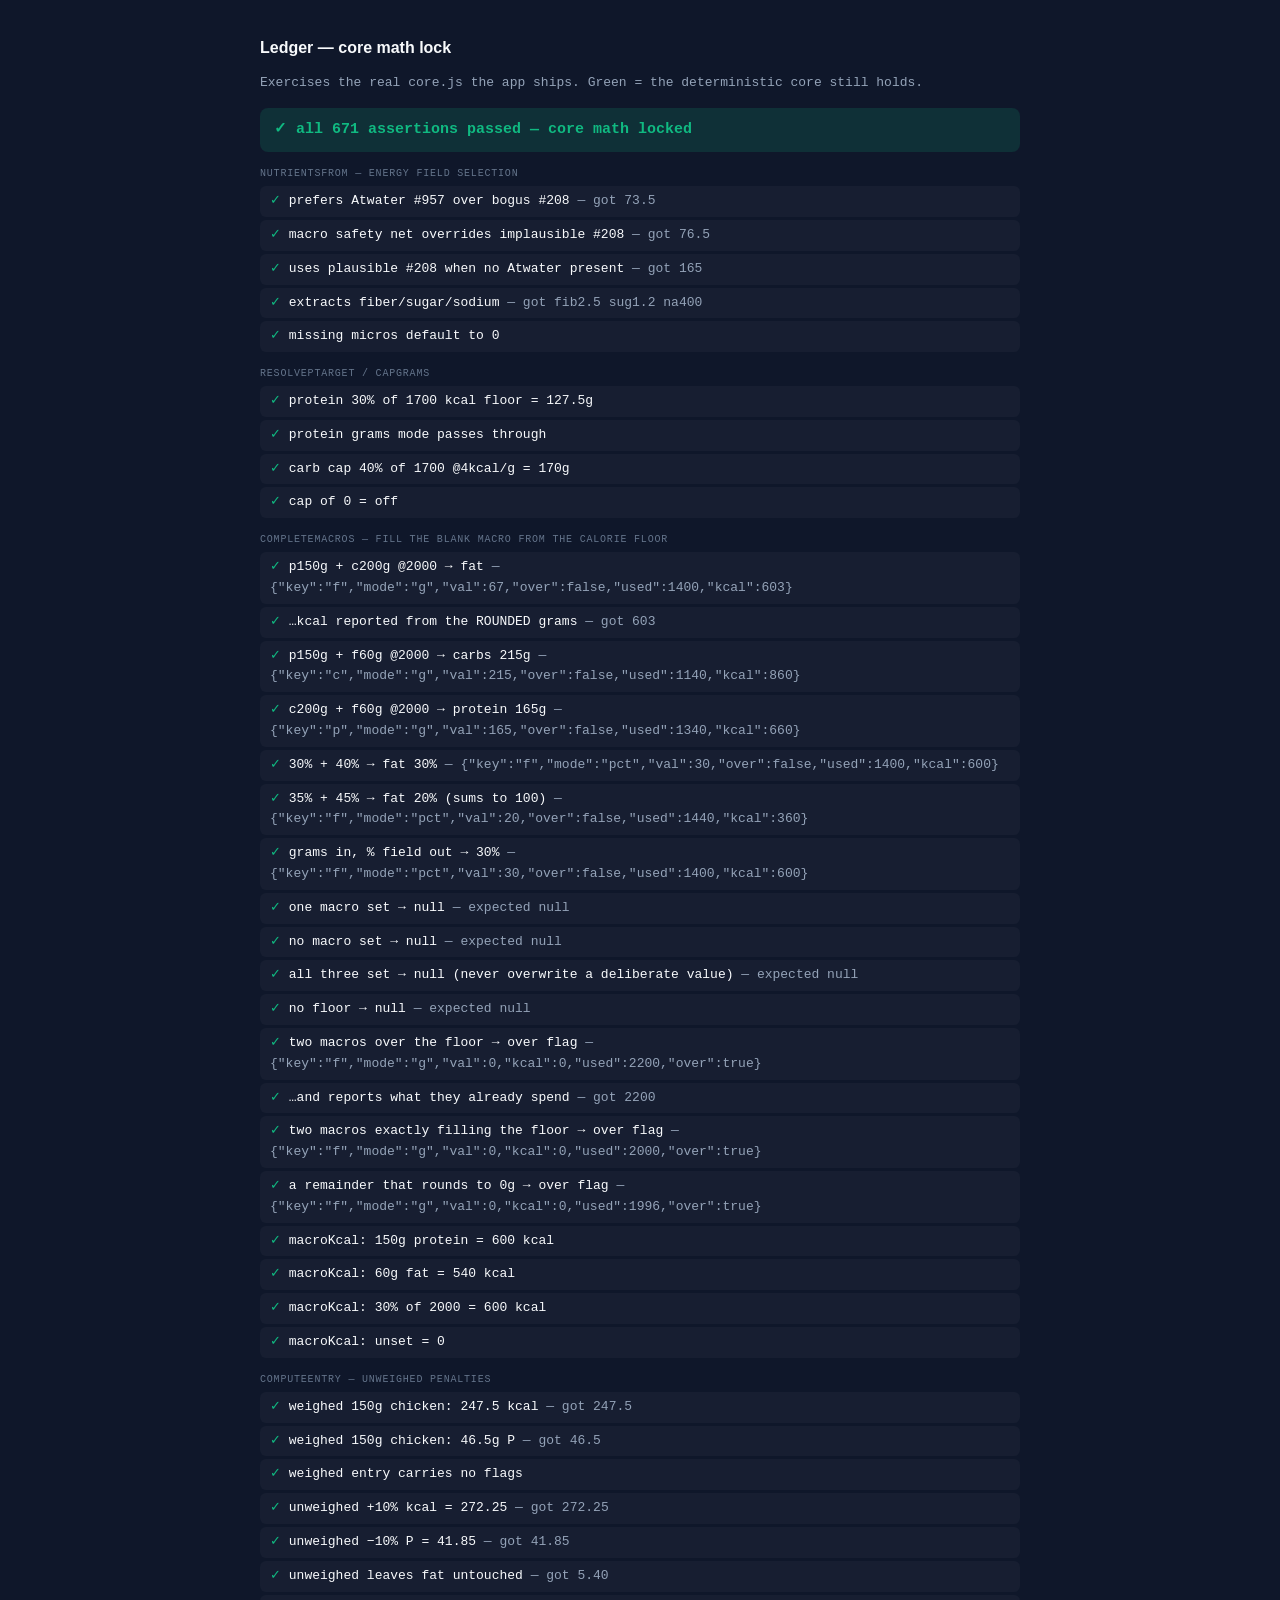
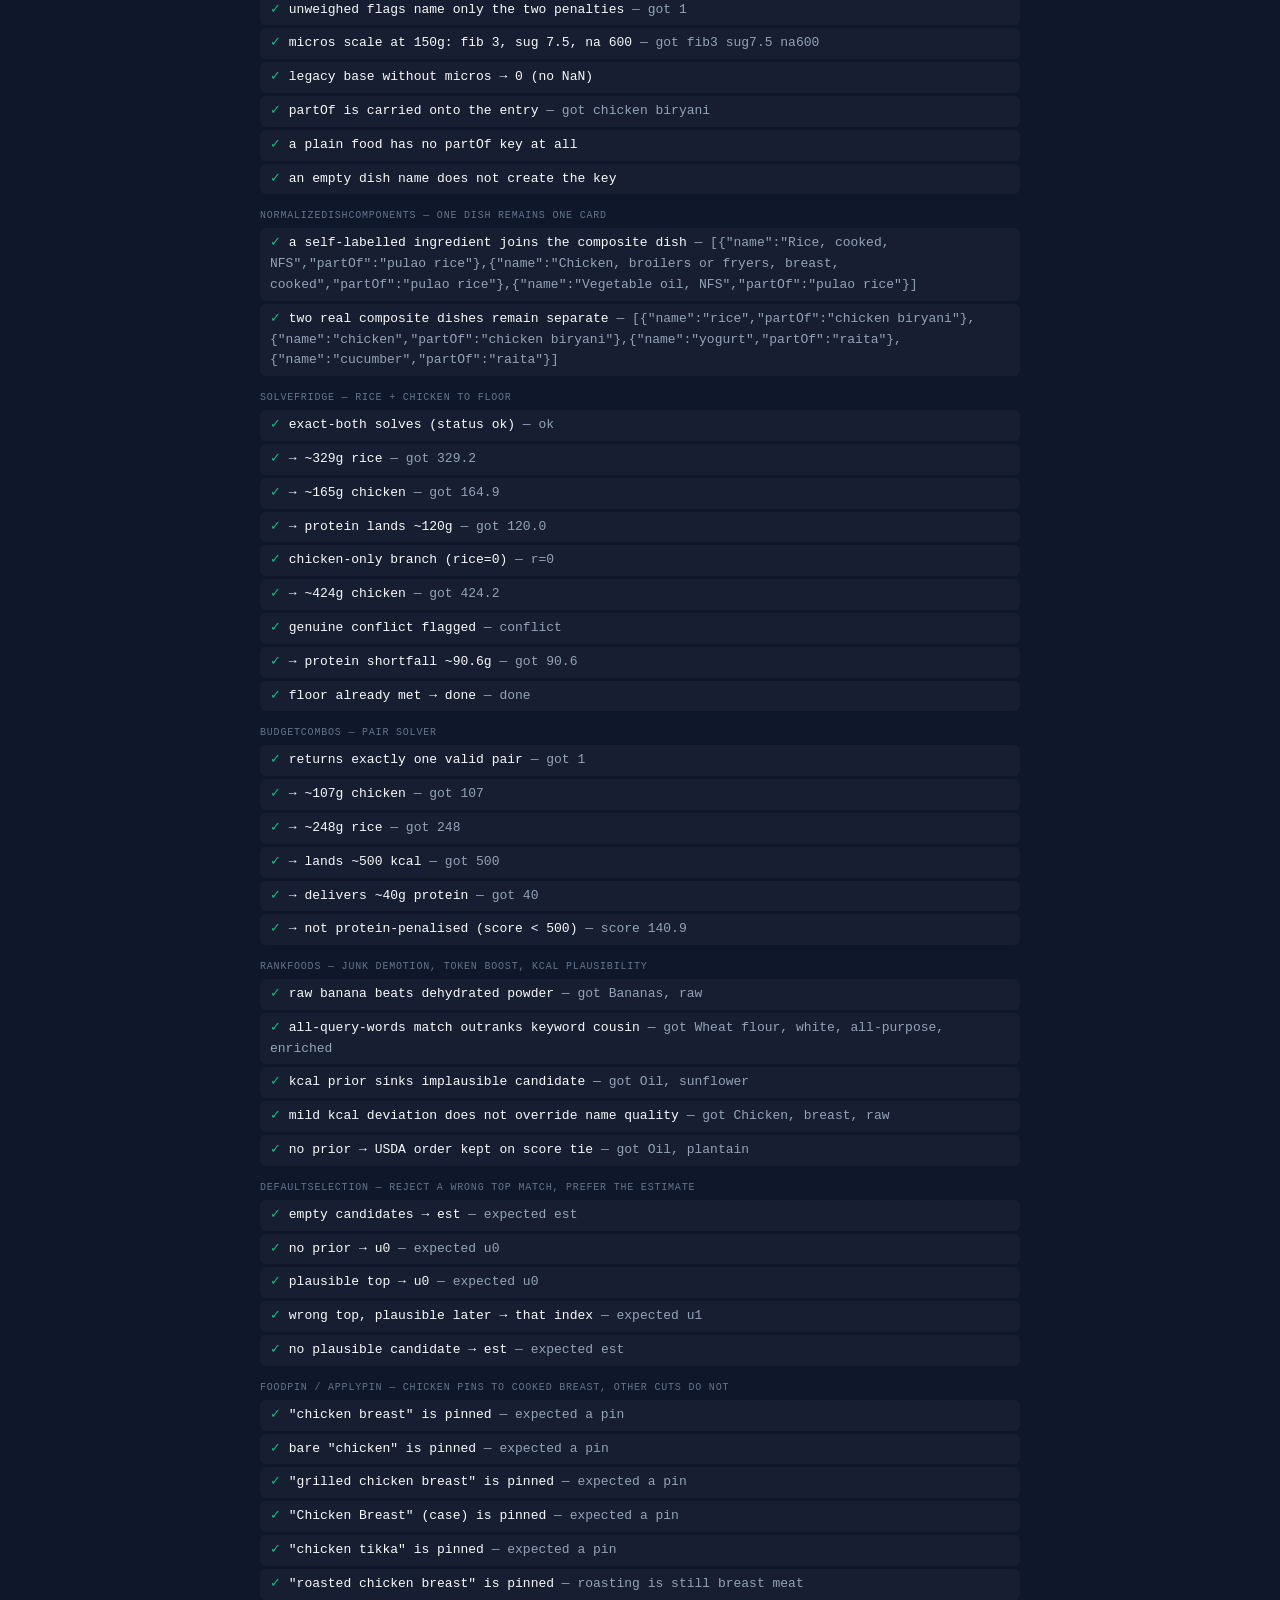
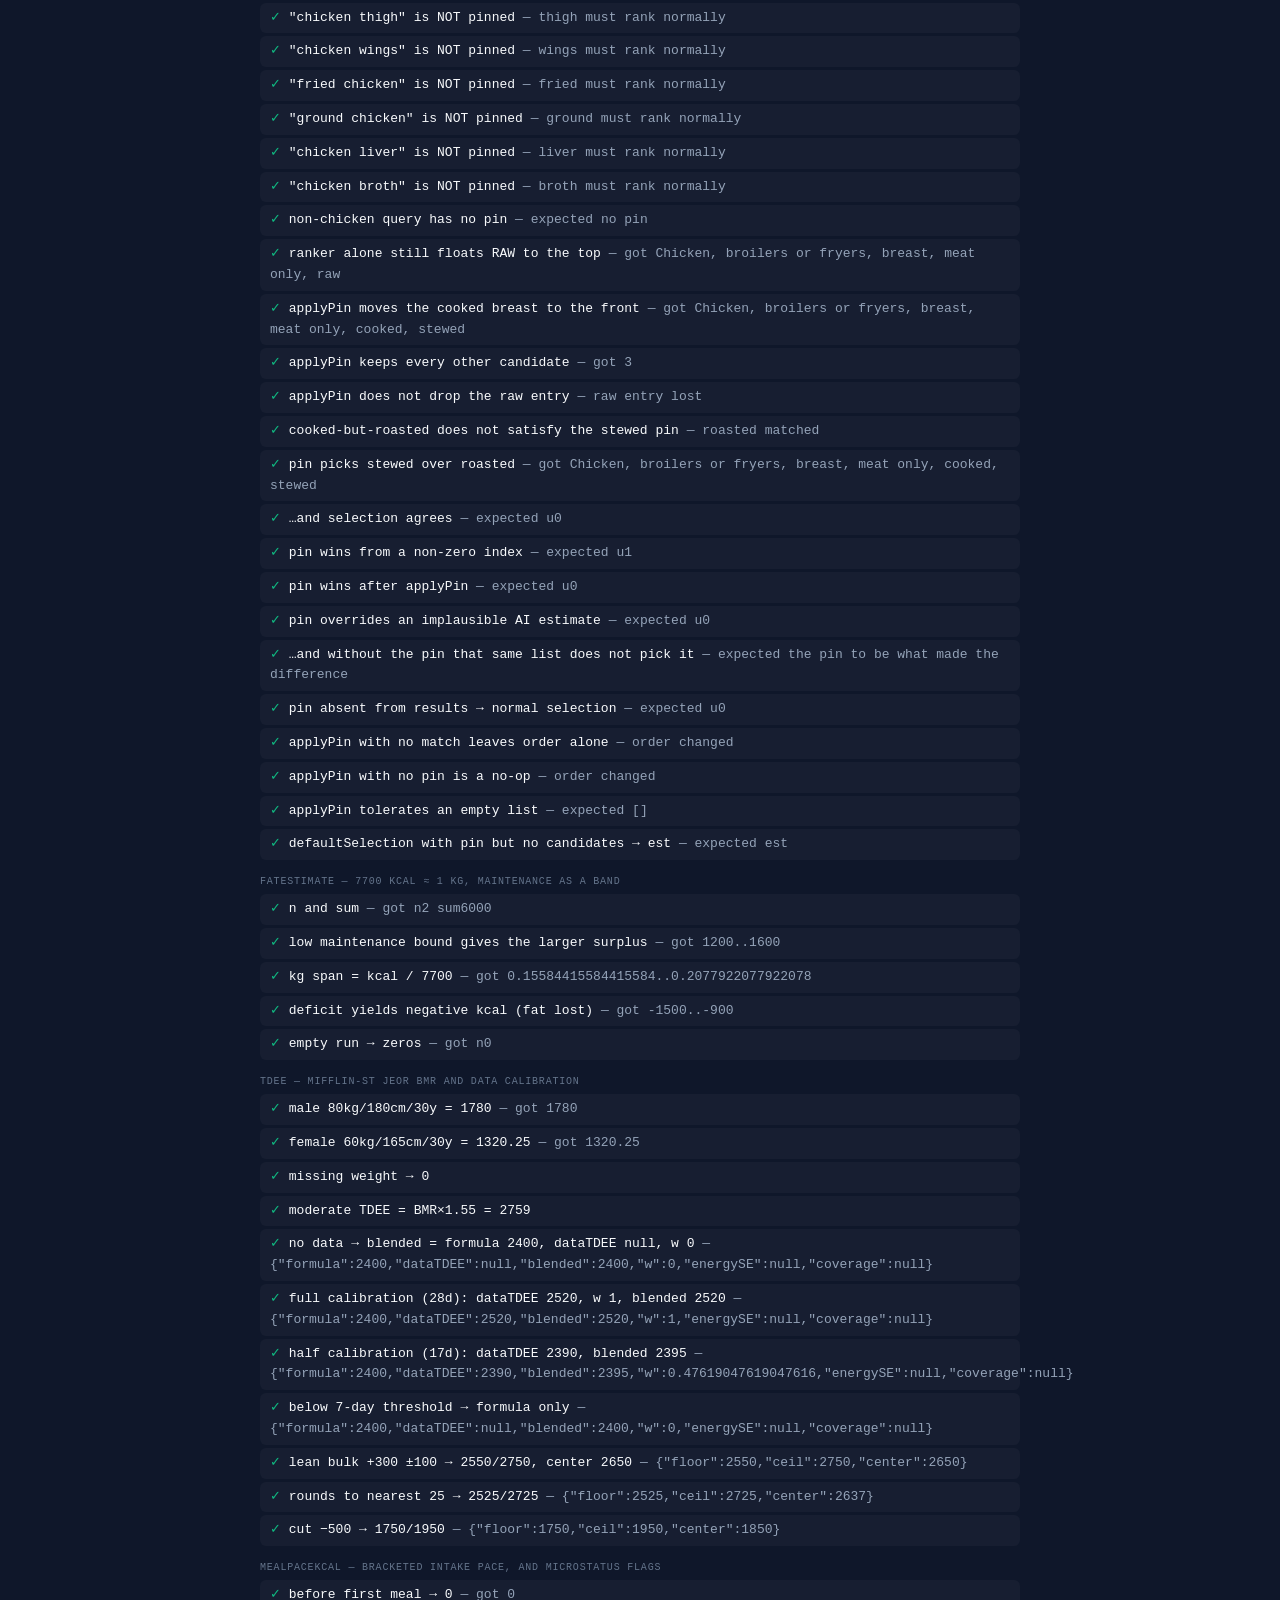
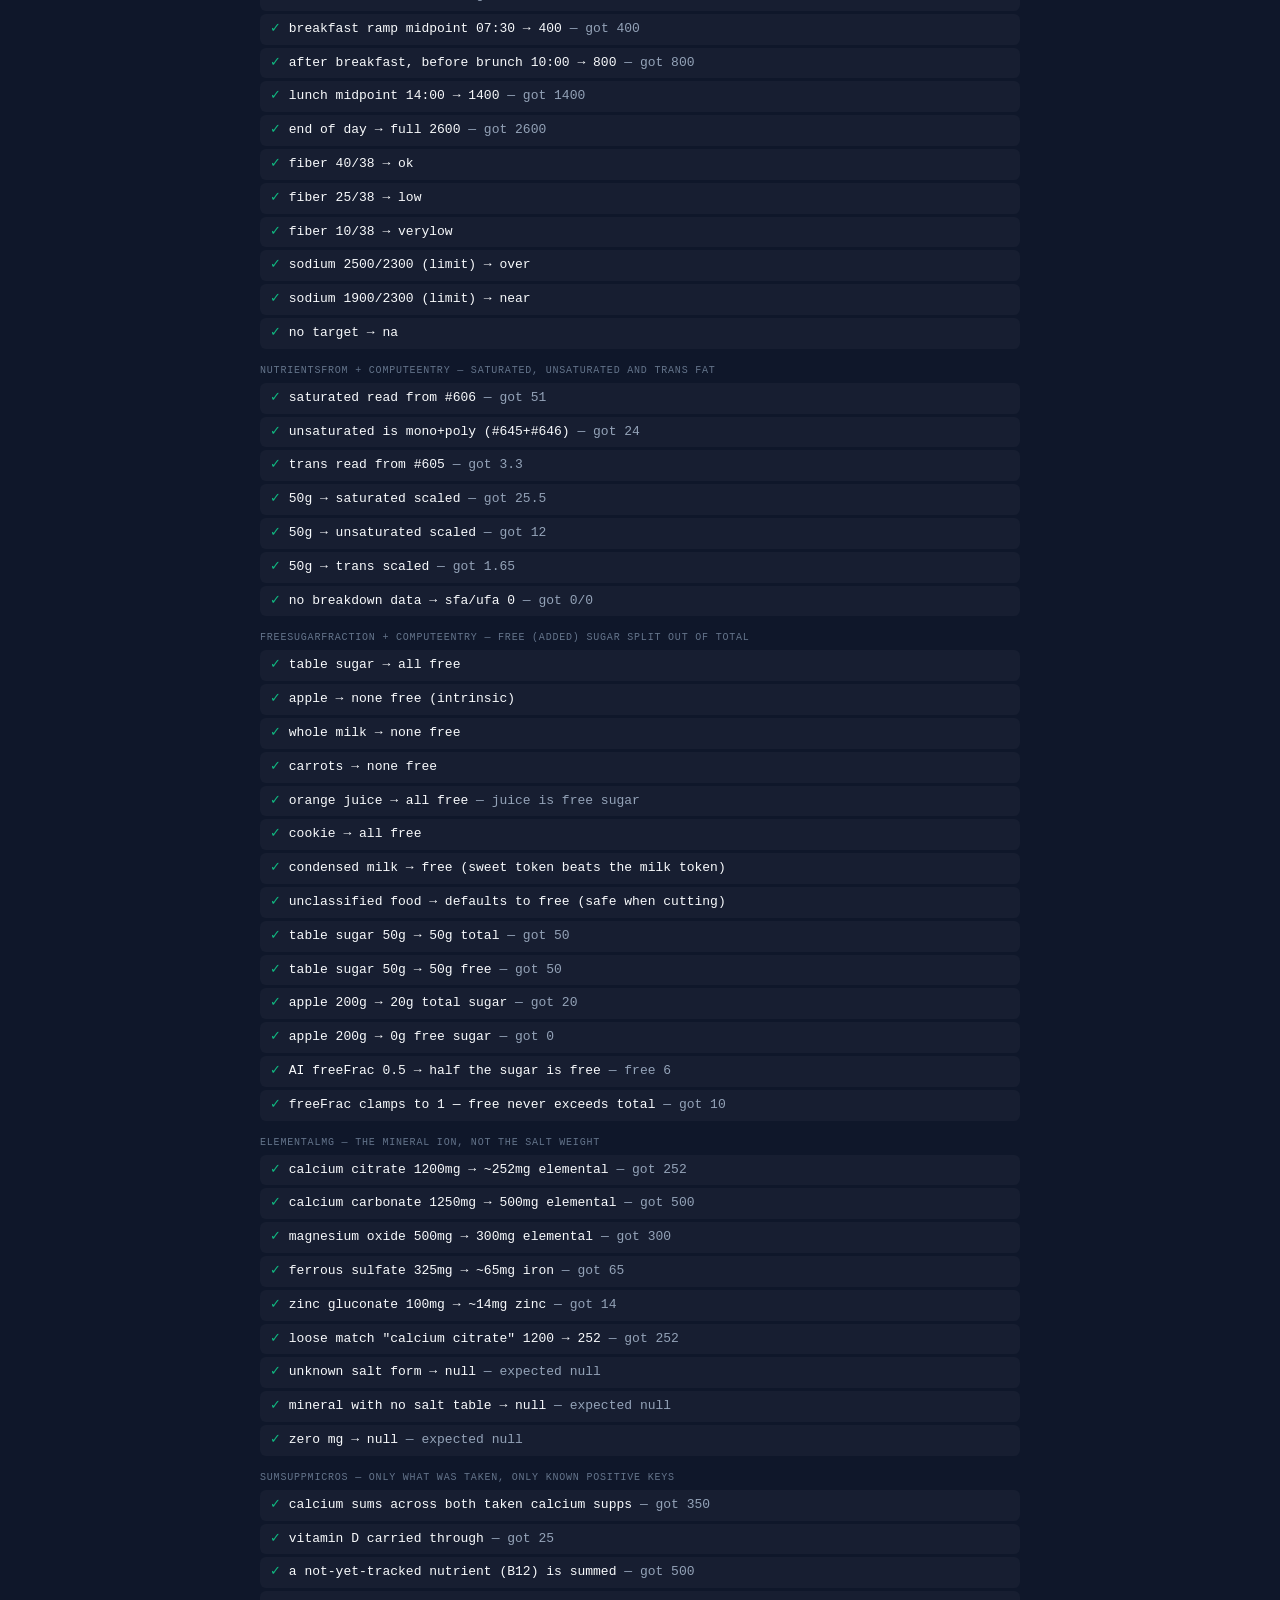
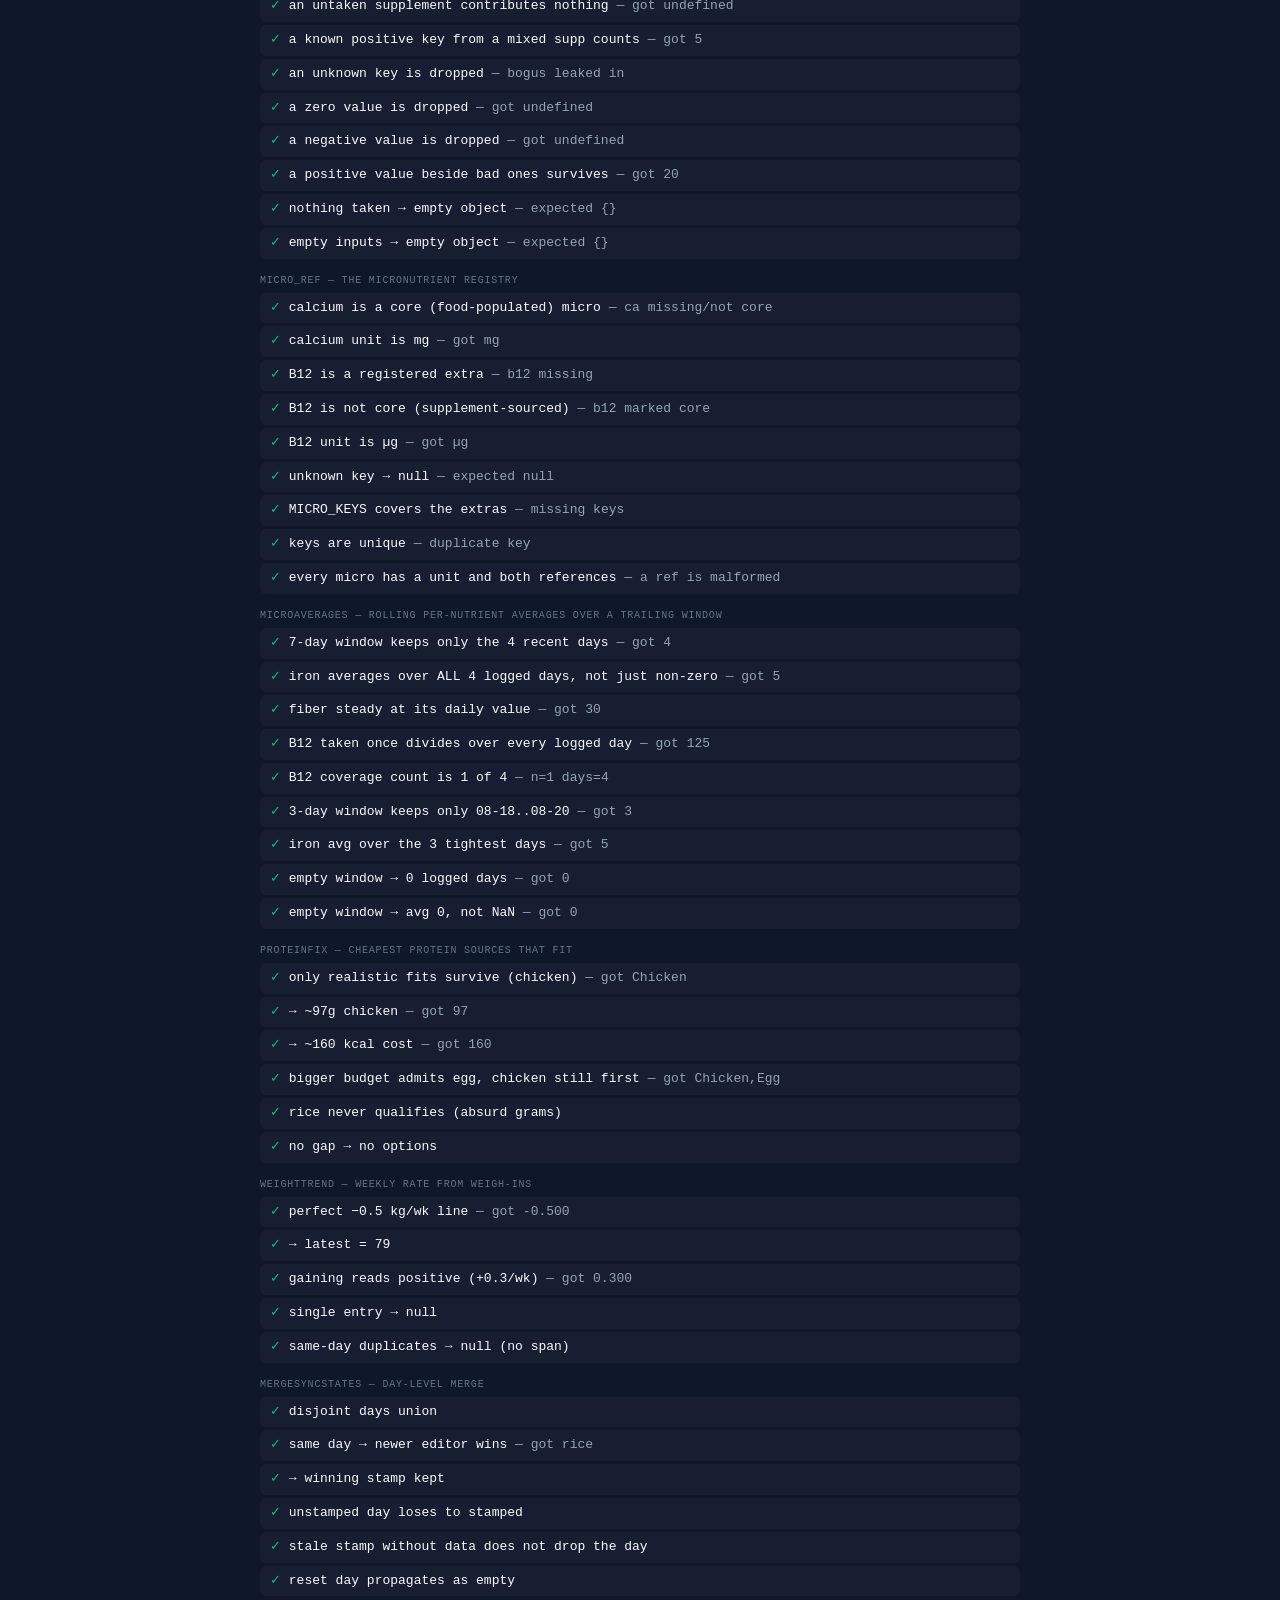
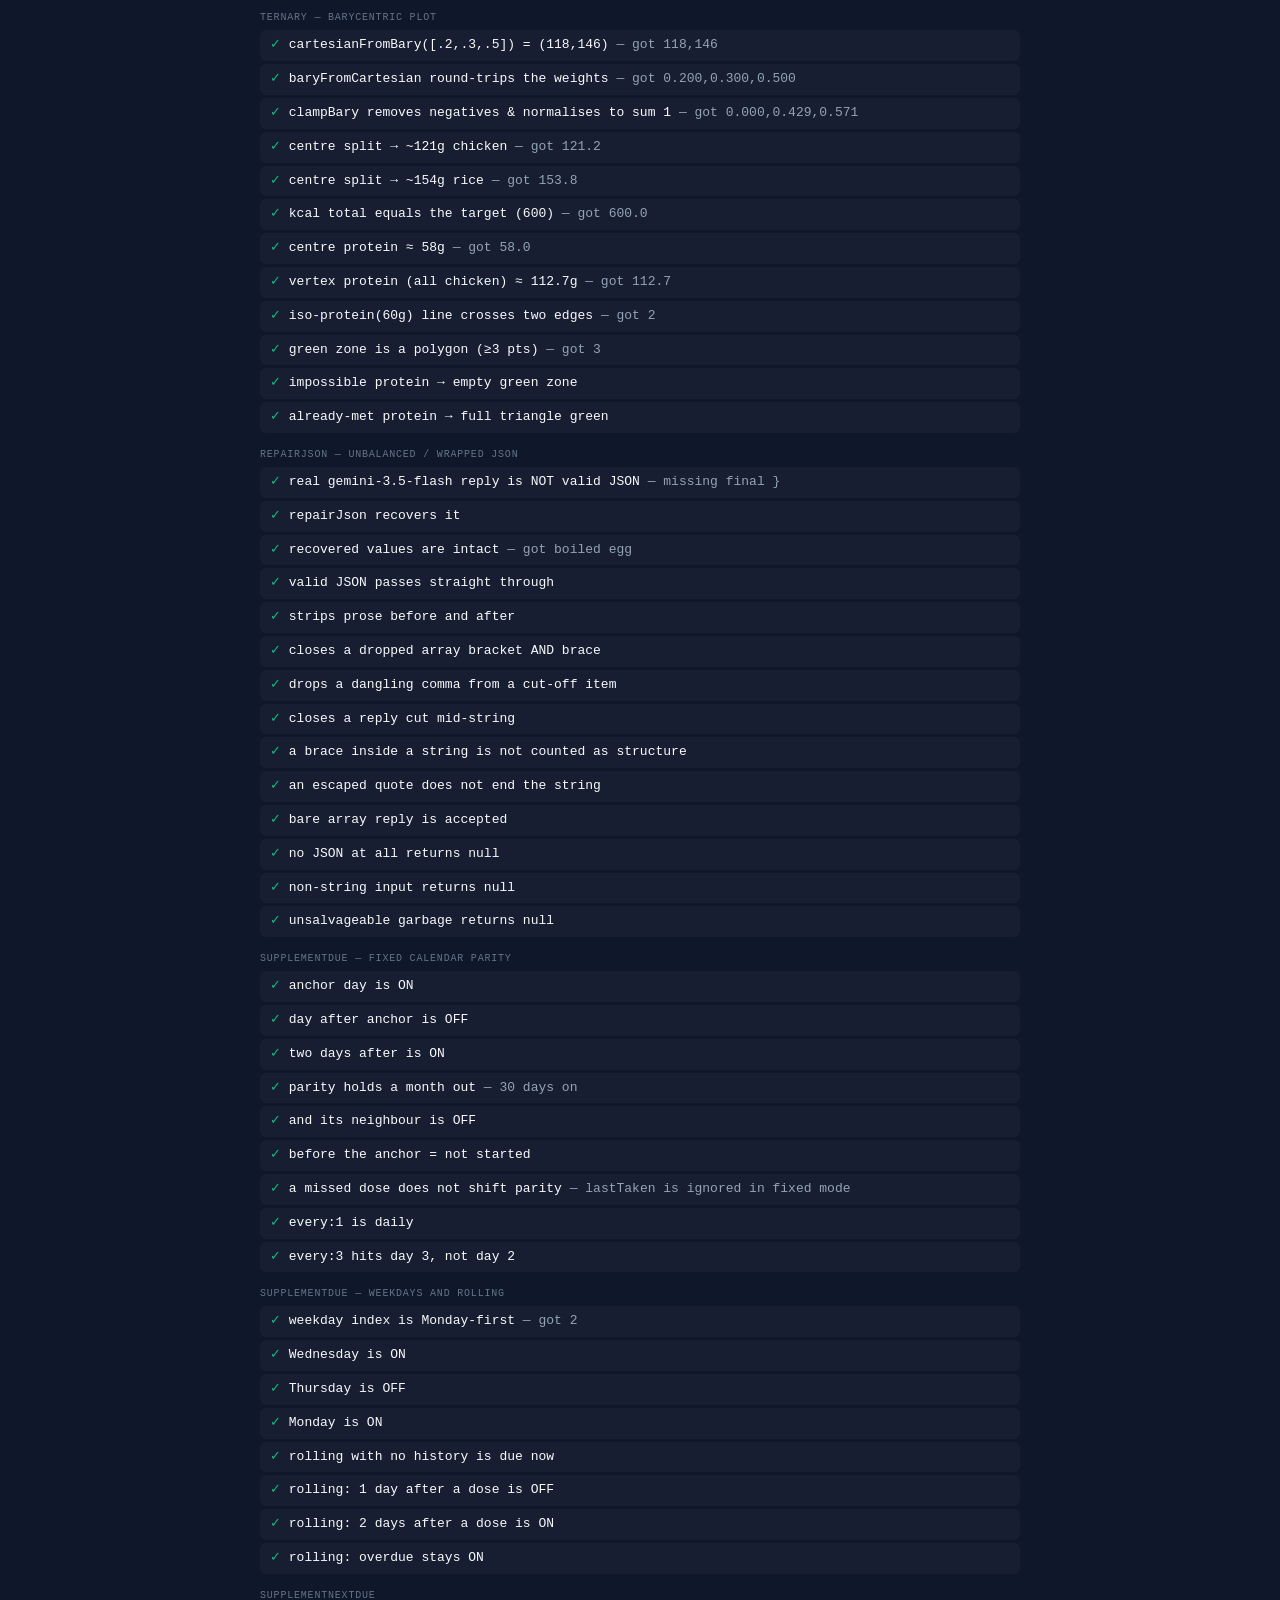
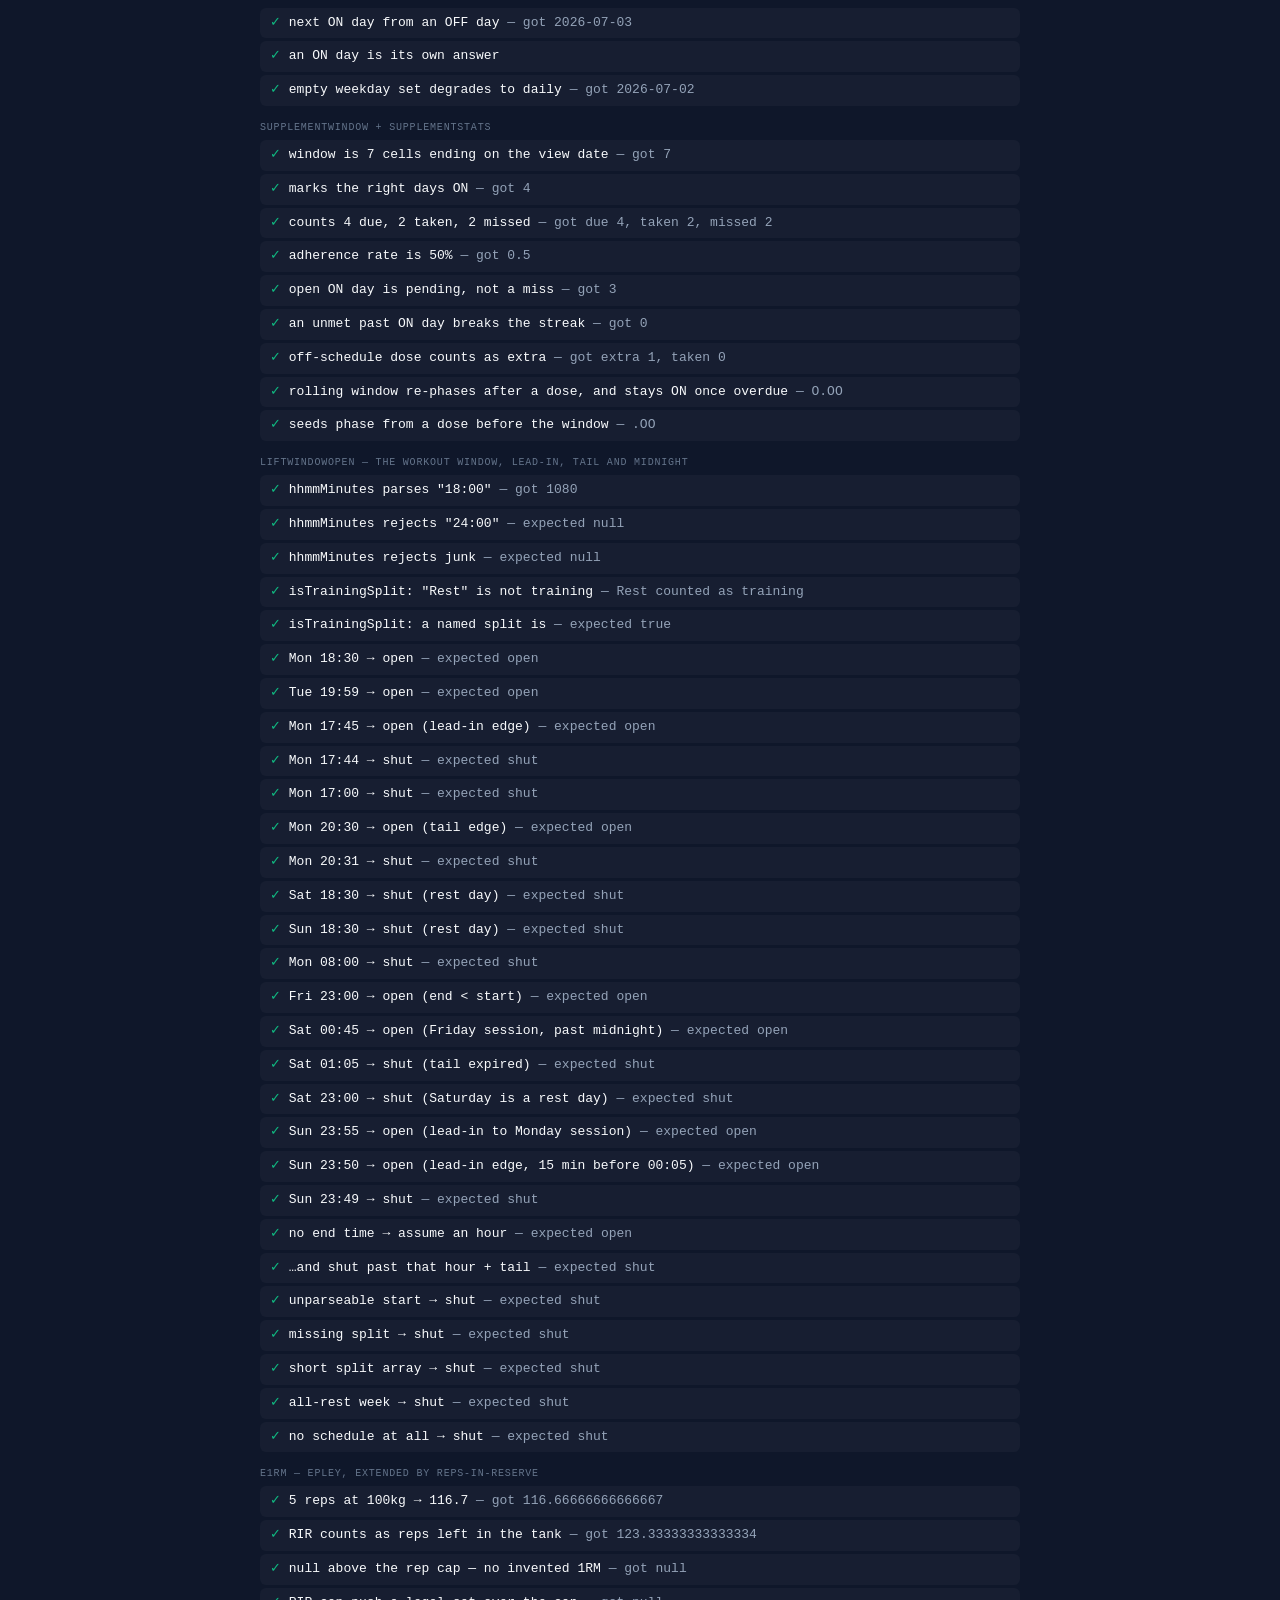
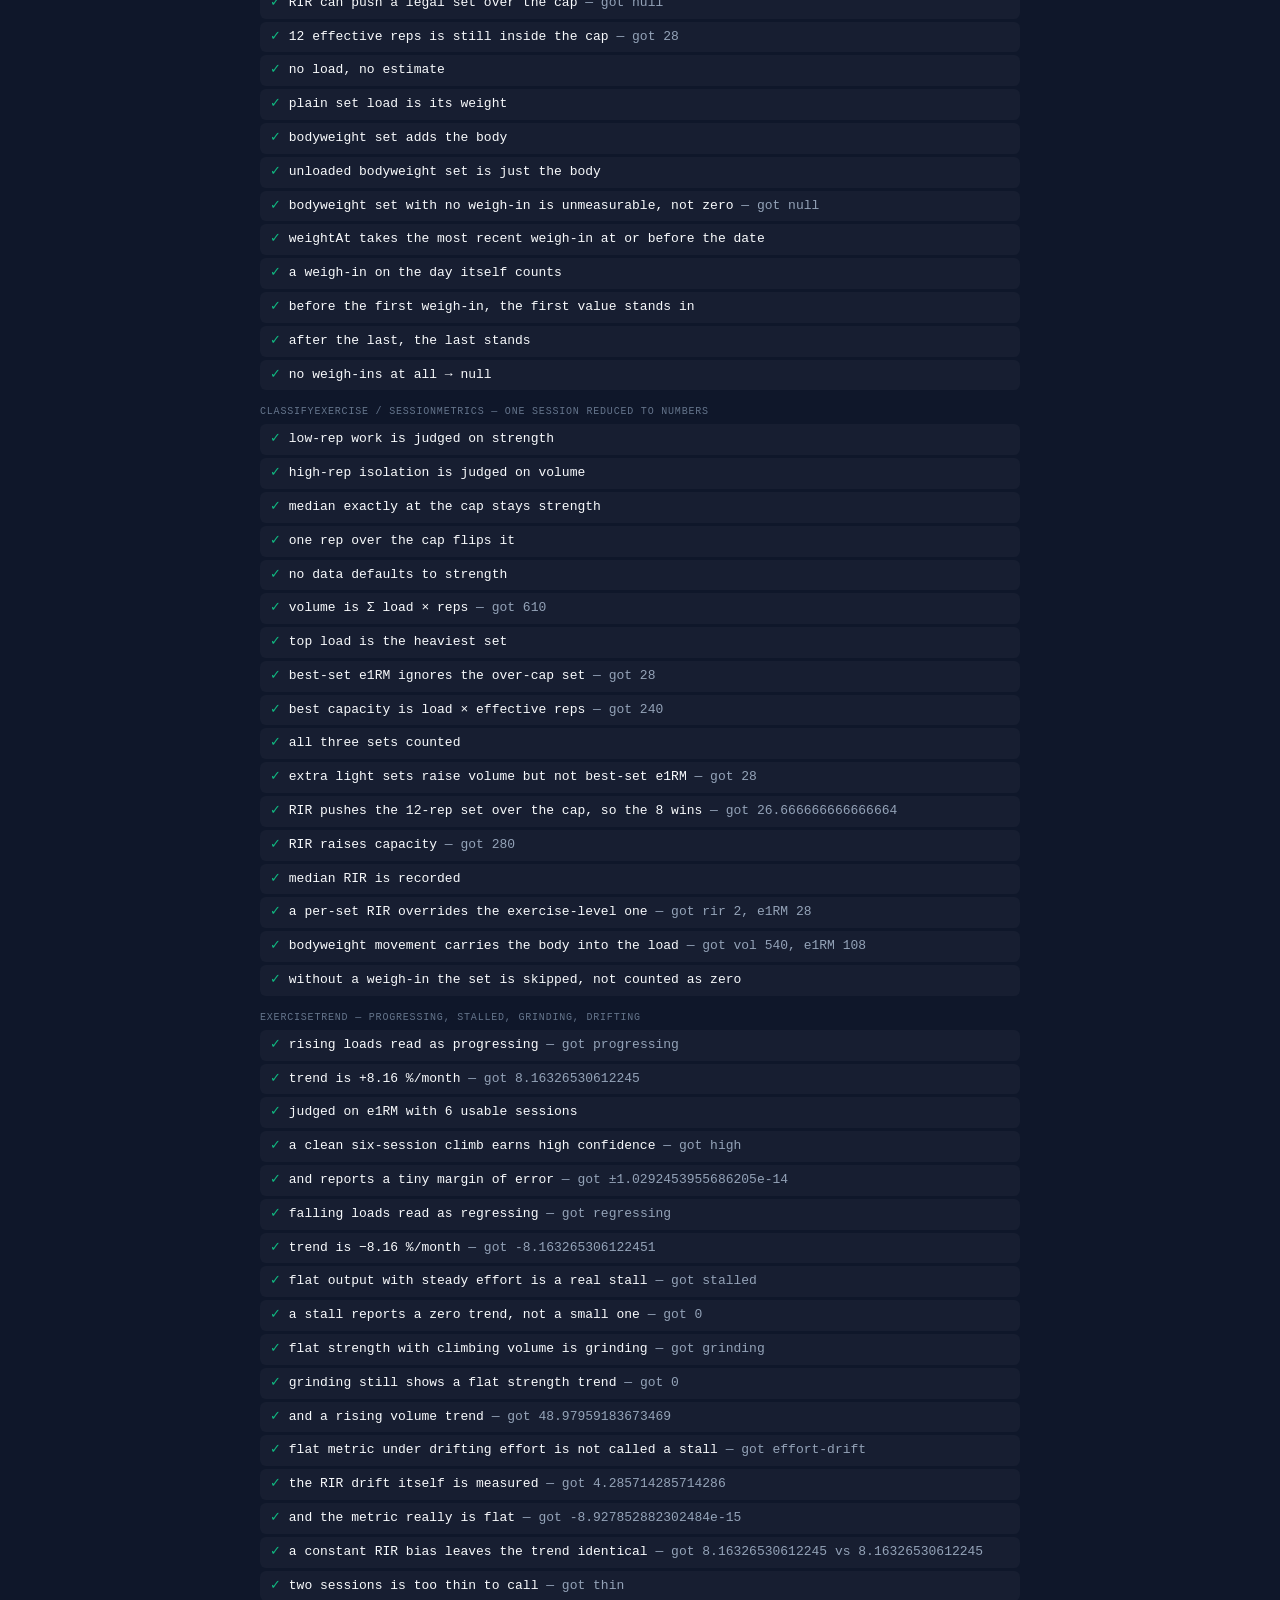
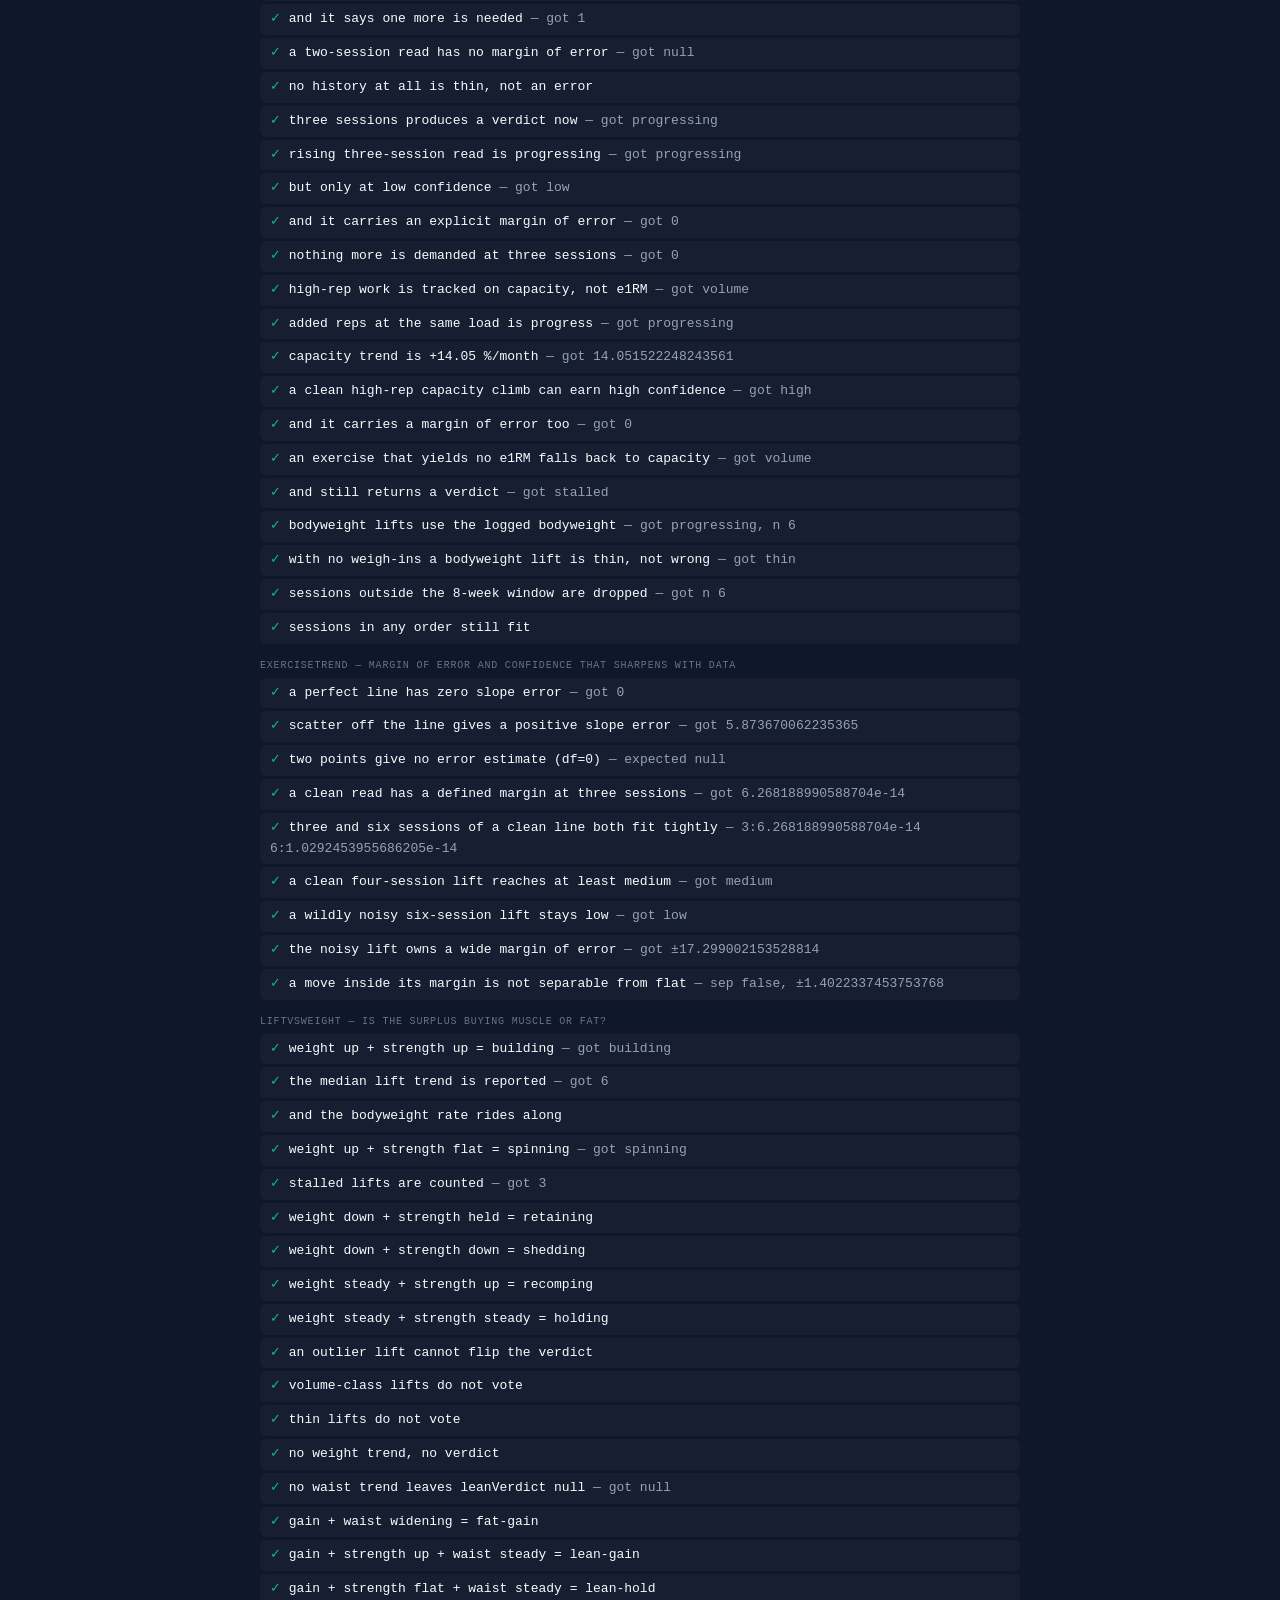
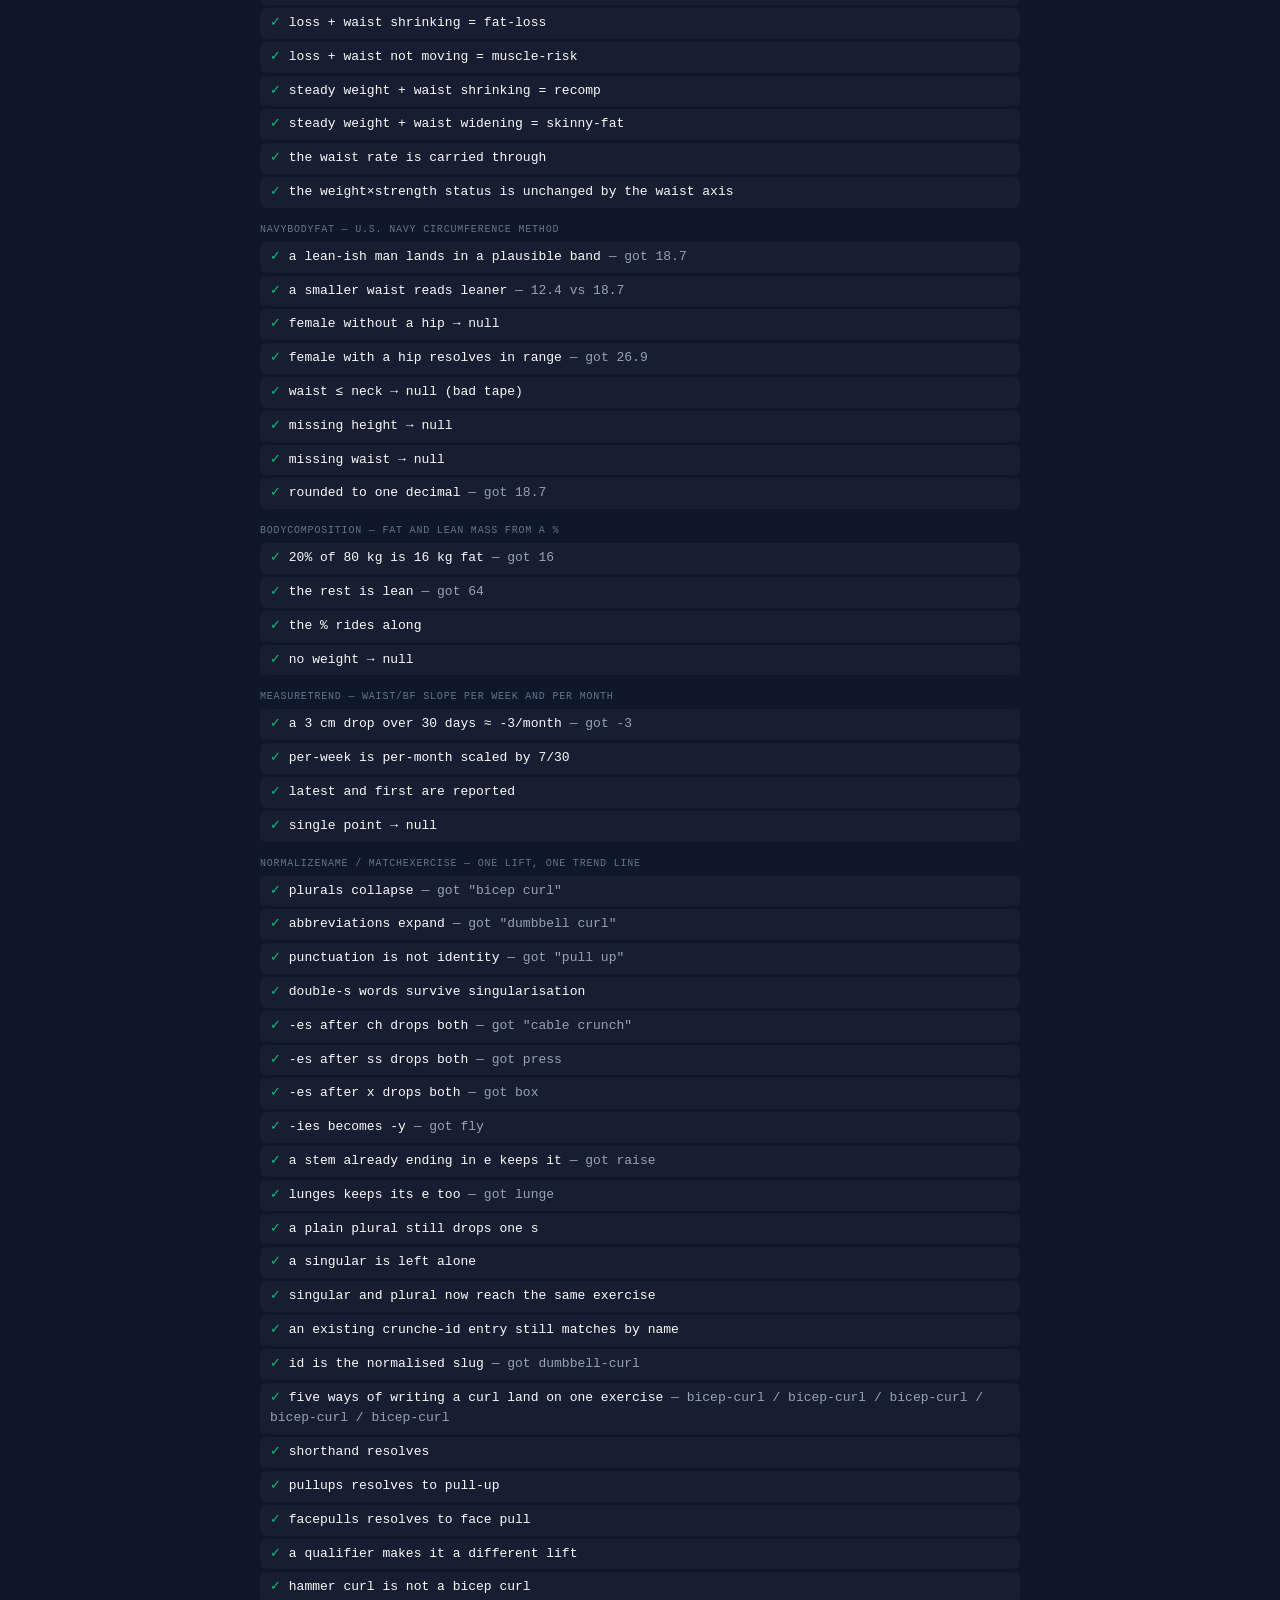
==== commit de92abbe: "feat: flag misread set counts, and check the cache against the push - A parse with far more sets tha" ====
--- a/tests.html
+++ b/tests.html
@@ -1403,6 +1403,21 @@
   const est = F([{kg:100,reps:10},{kg:100,reps:6}], {rir:2});
   // Reserve on the last set means the capacity drop (adjusted) is gentler than the raw rep drop.
   check('session RIR charged to last set marks an estimate', est.estimate===true && est.adjustedDropoff < est.rawDropoff);
+})();
+
+// ---- set-count guardrail ----
+group('setCountCheck — flags a count that looks misread');
+(function(){
+  const sets = n => Array.from({length:n}, () => ({kg:8, reps:12}));
+  const six = [{sets:sets(6)}, {sets:sets(6)}];
+  check('13 sets against a usual 6 is flagged', C.setCountCheck(sets(13), six).flag === true);
+  check('the message says what is usual', /at most 6/.test(C.setCountCheck(sets(13), six).message));
+  check('a normal session is not', C.setCountCheck(sets(6), six).flag === false);
+  check('one extra set is not', C.setCountCheck(sets(8), six).flag === false);
+  check('with no history, 9 sets is flagged and 8 is not',
+        C.setCountCheck(sets(9), []).flag === true && C.setCountCheck(sets(8), []).flag === false);
+  check('a lift that usually gets 10 sets can get 12',
+        C.setCountCheck(sets(12), [{sets:sets(10)}]).flag === false);
 })();
 
 // ---- load-jump guardrail ----
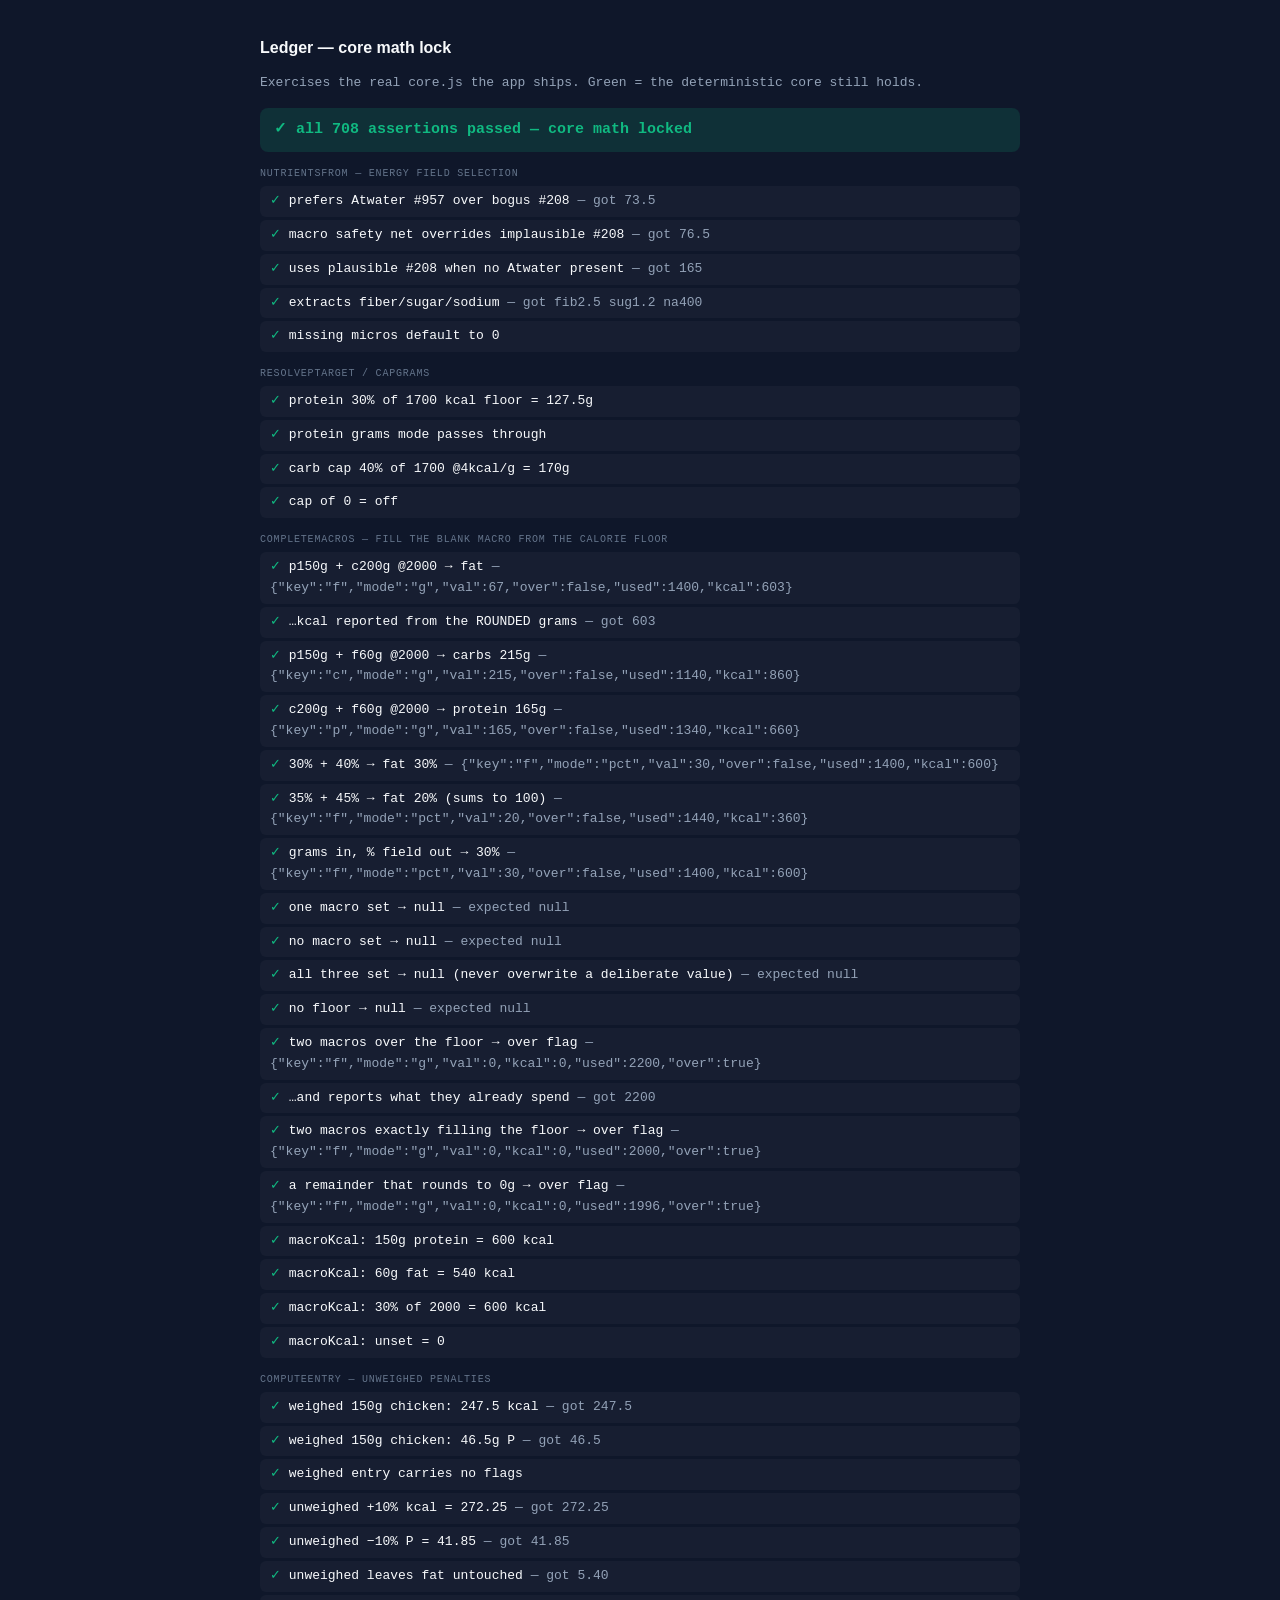
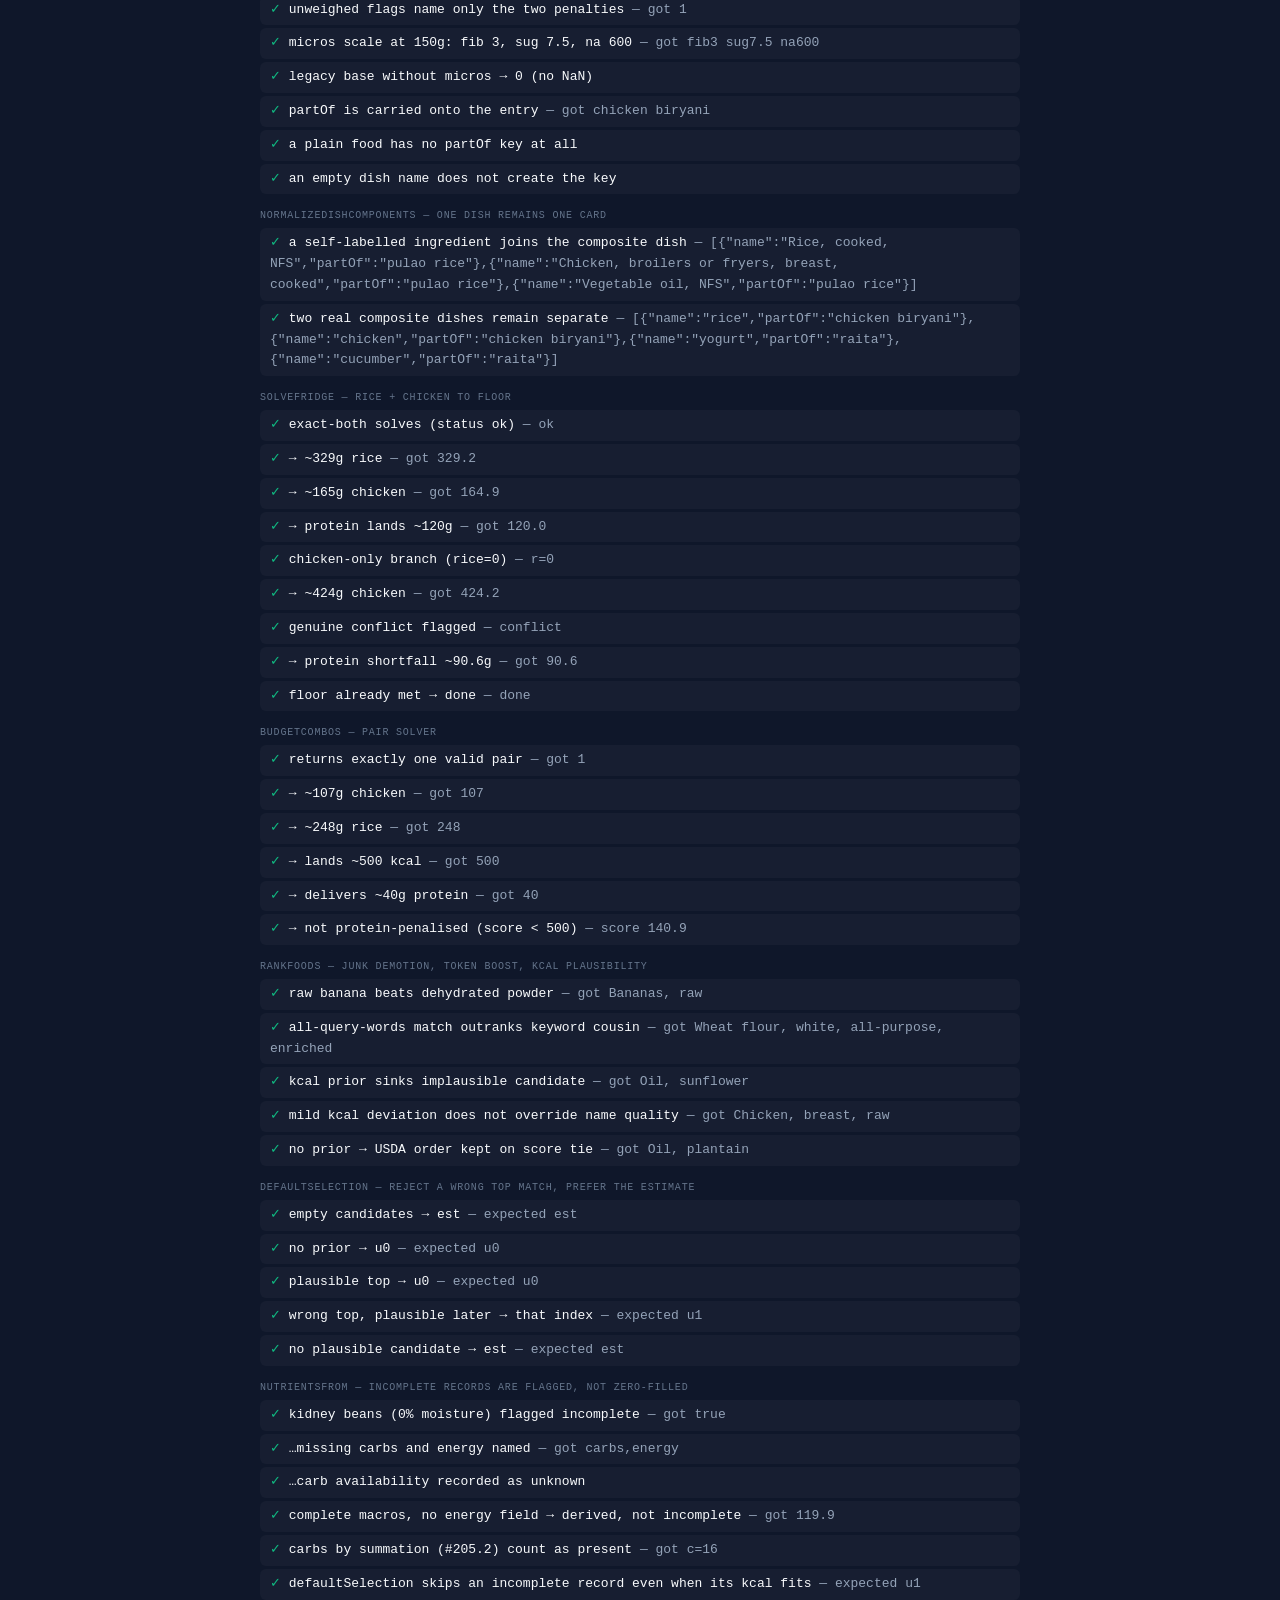
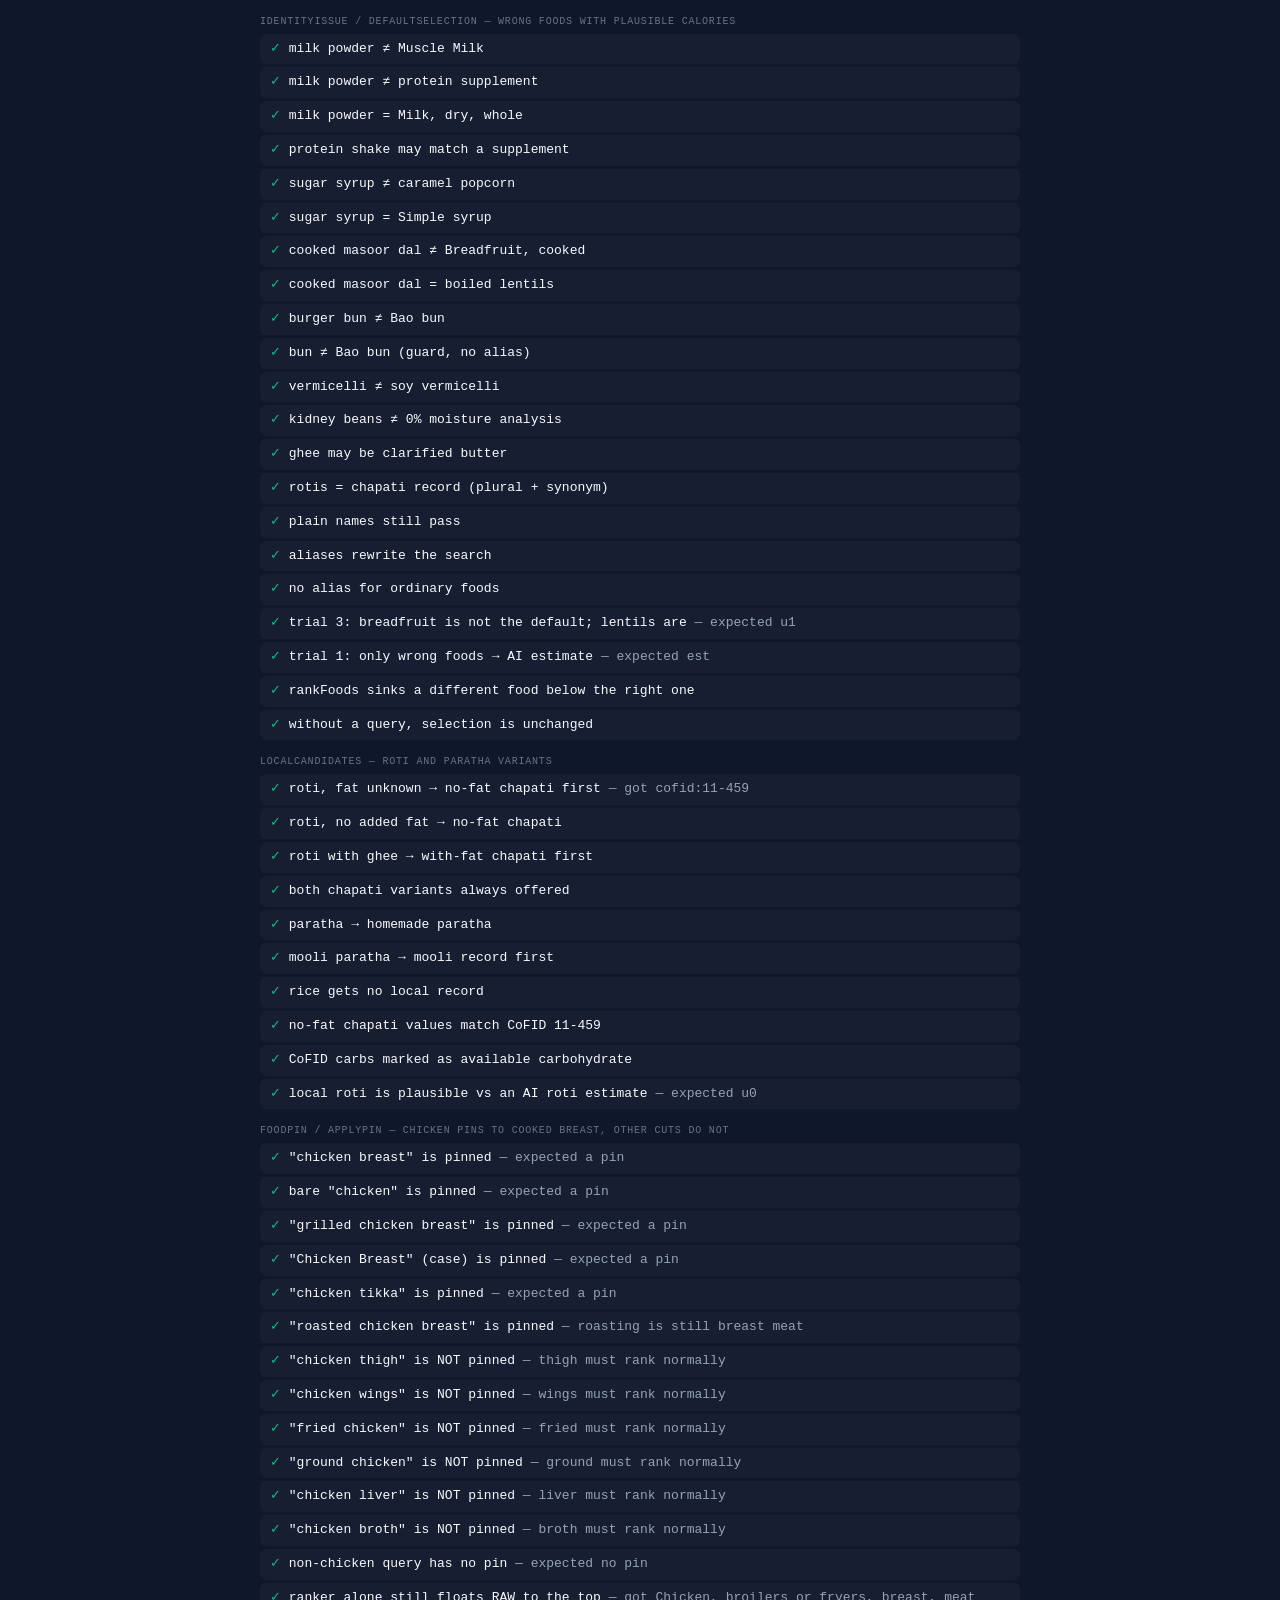
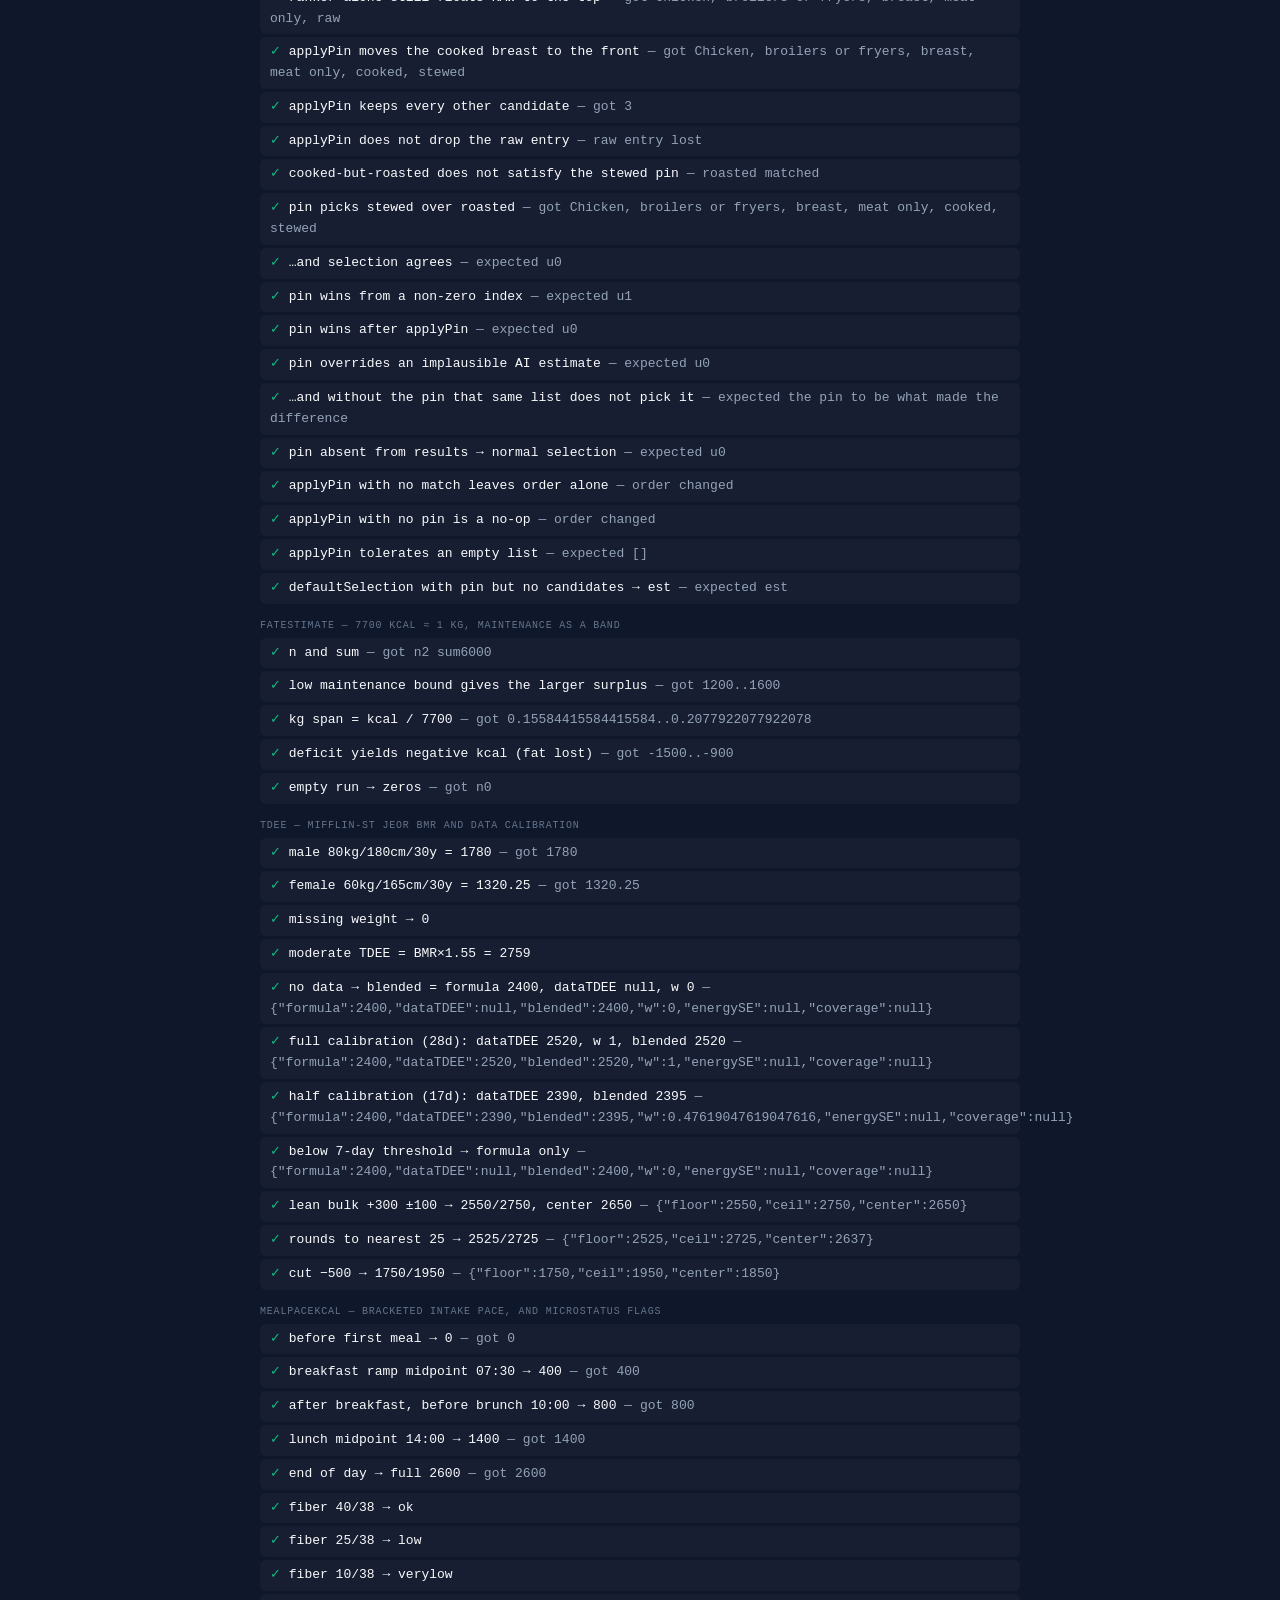
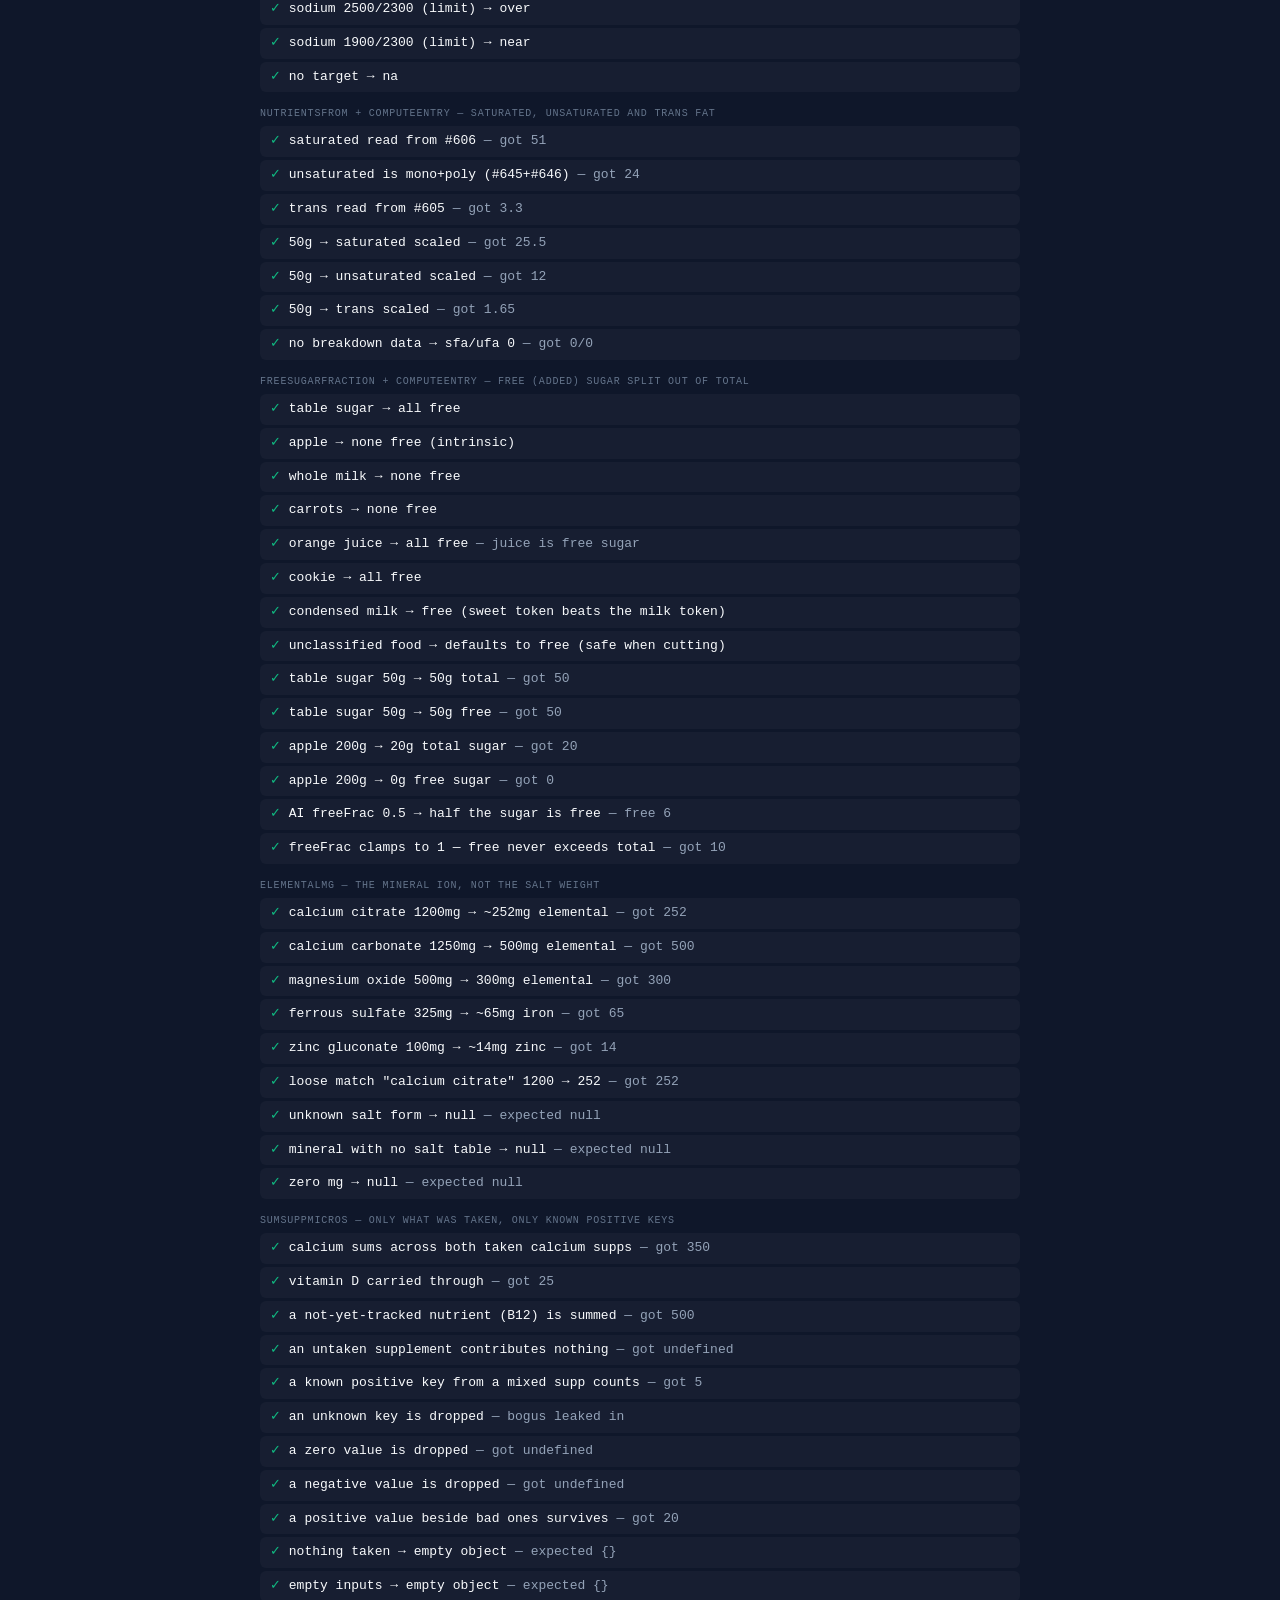
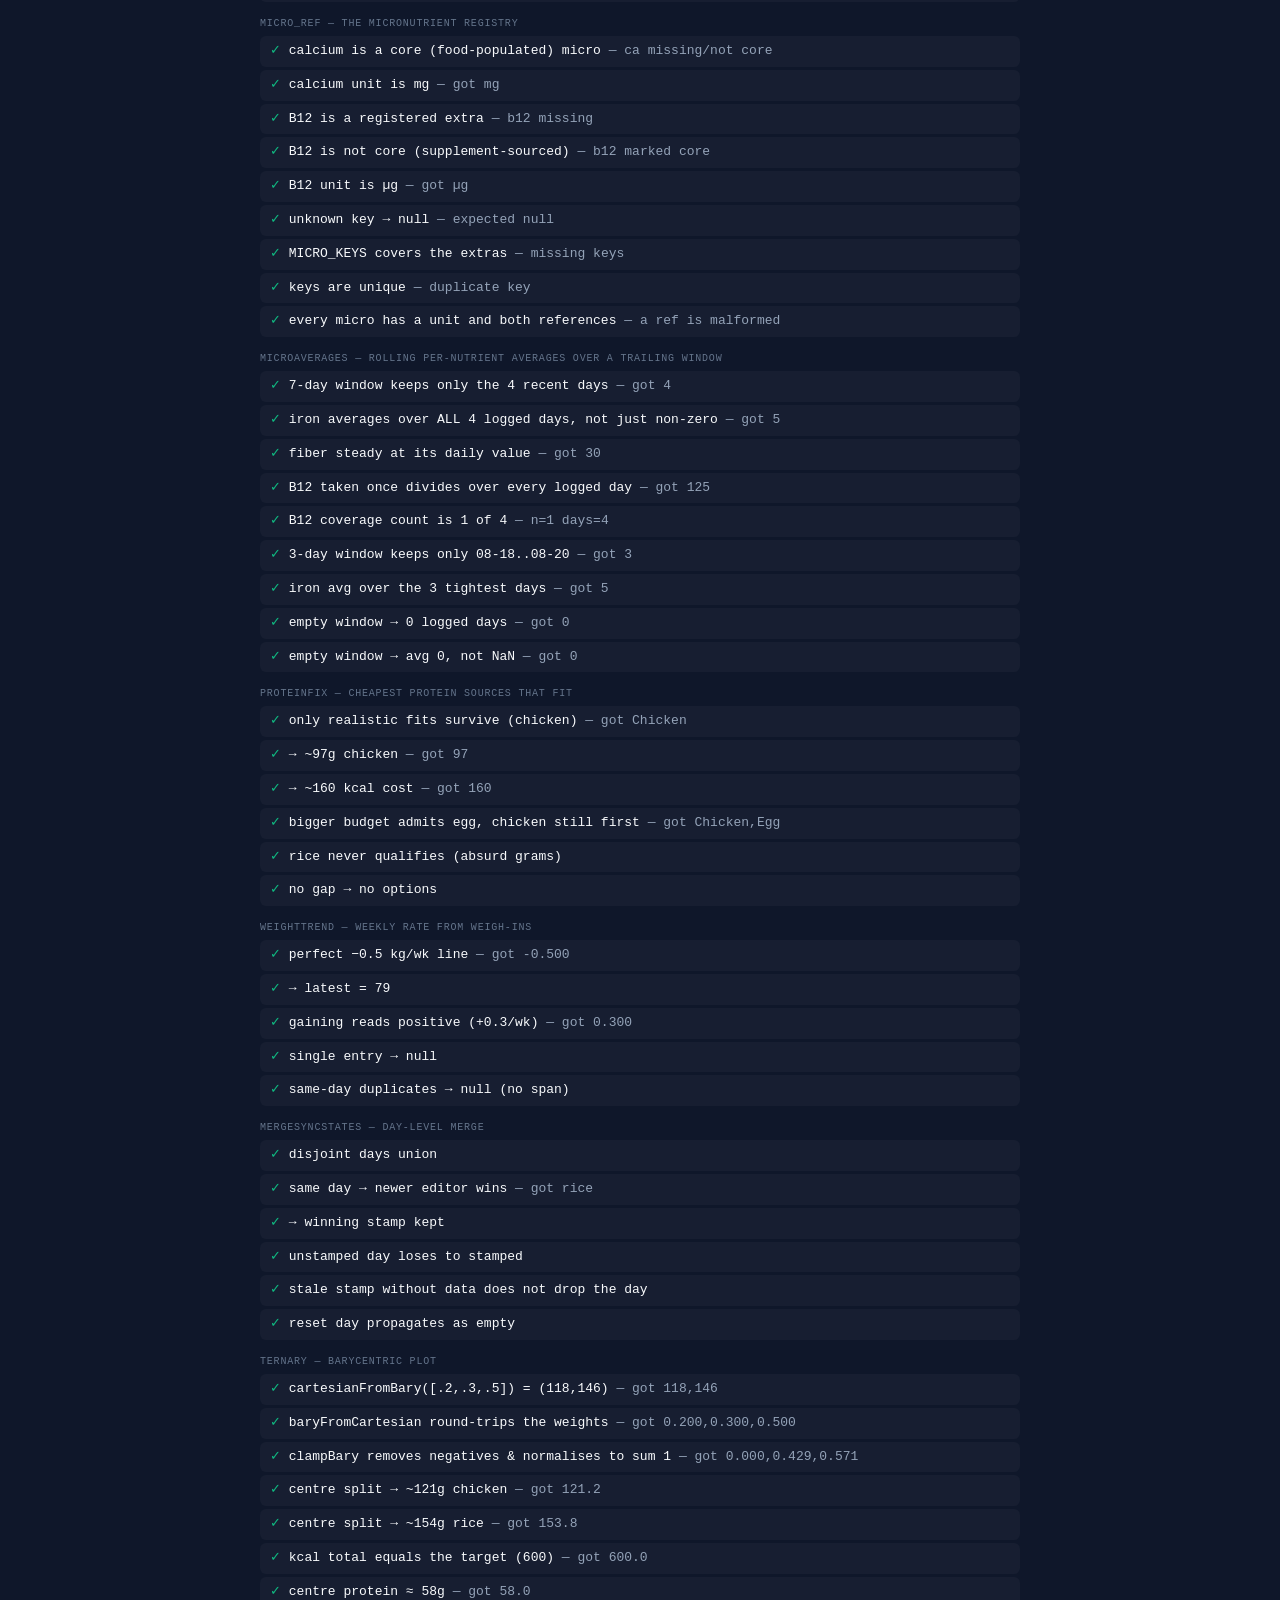
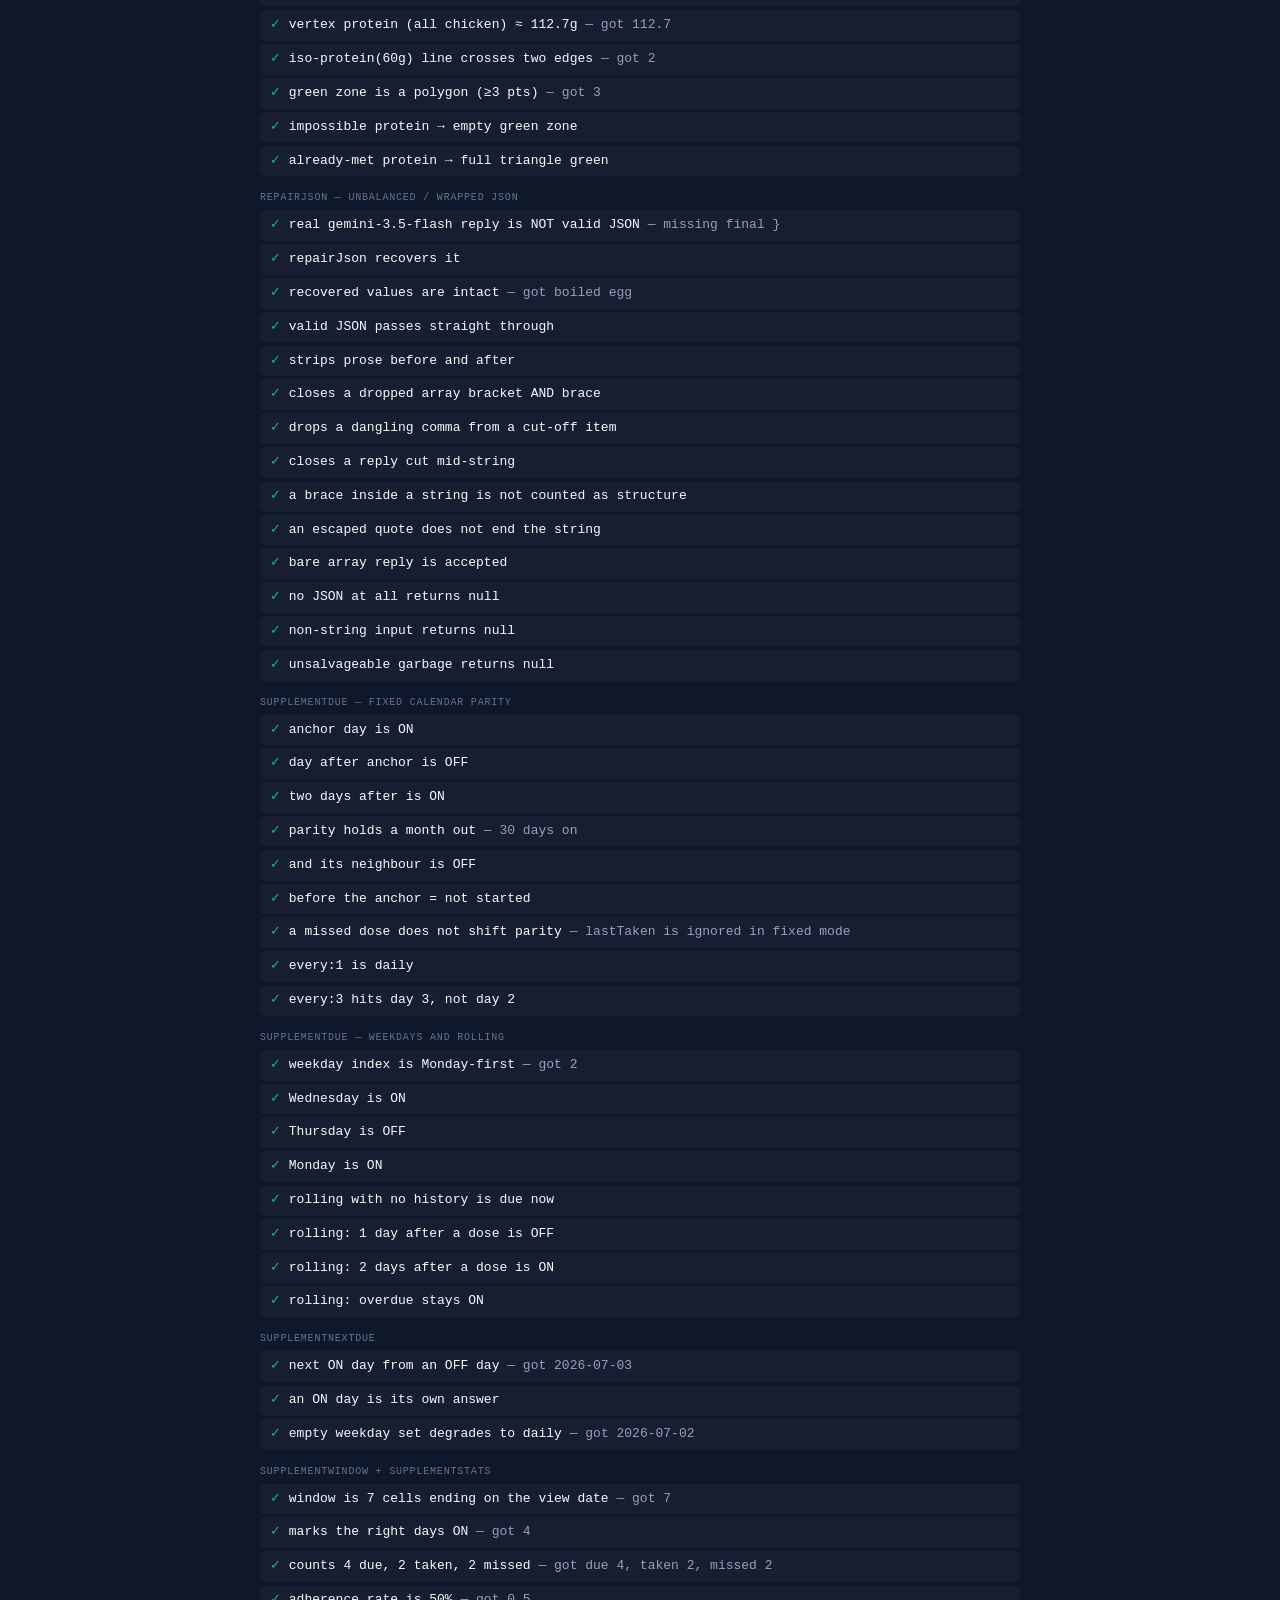
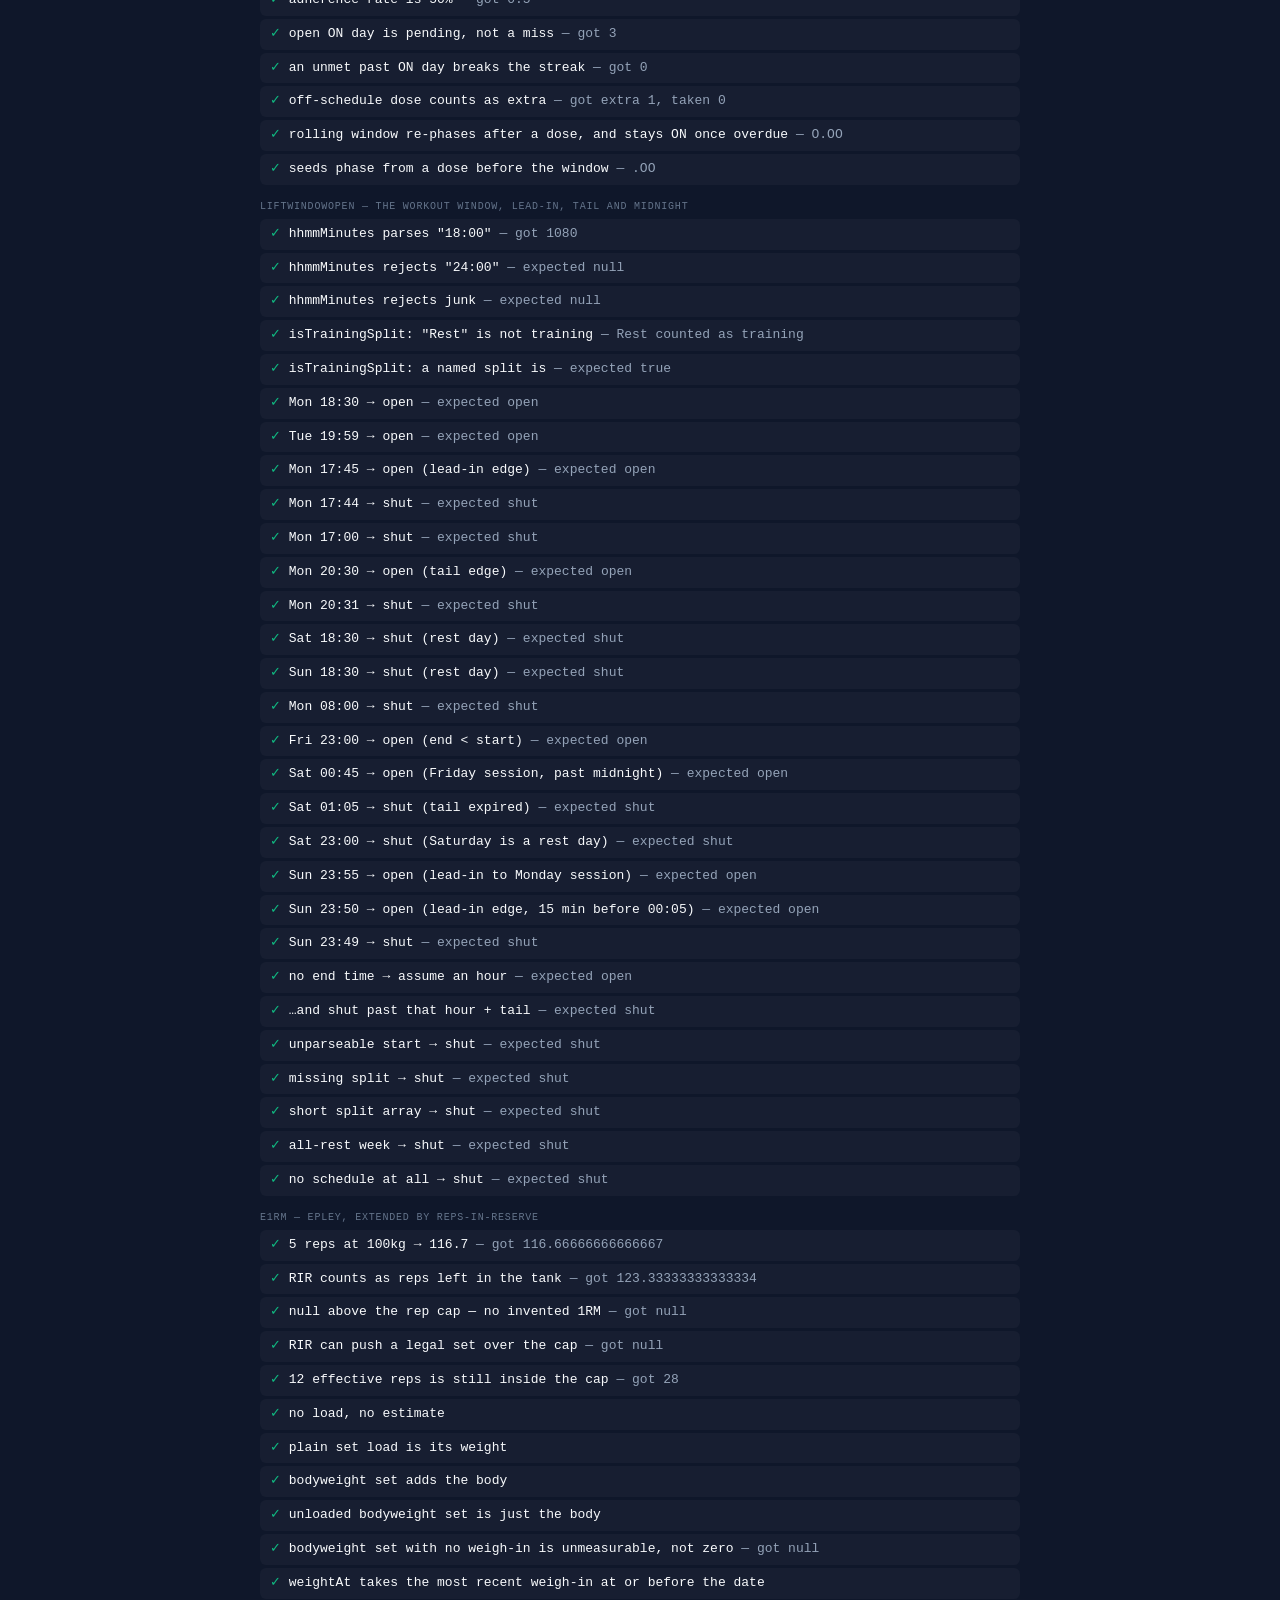
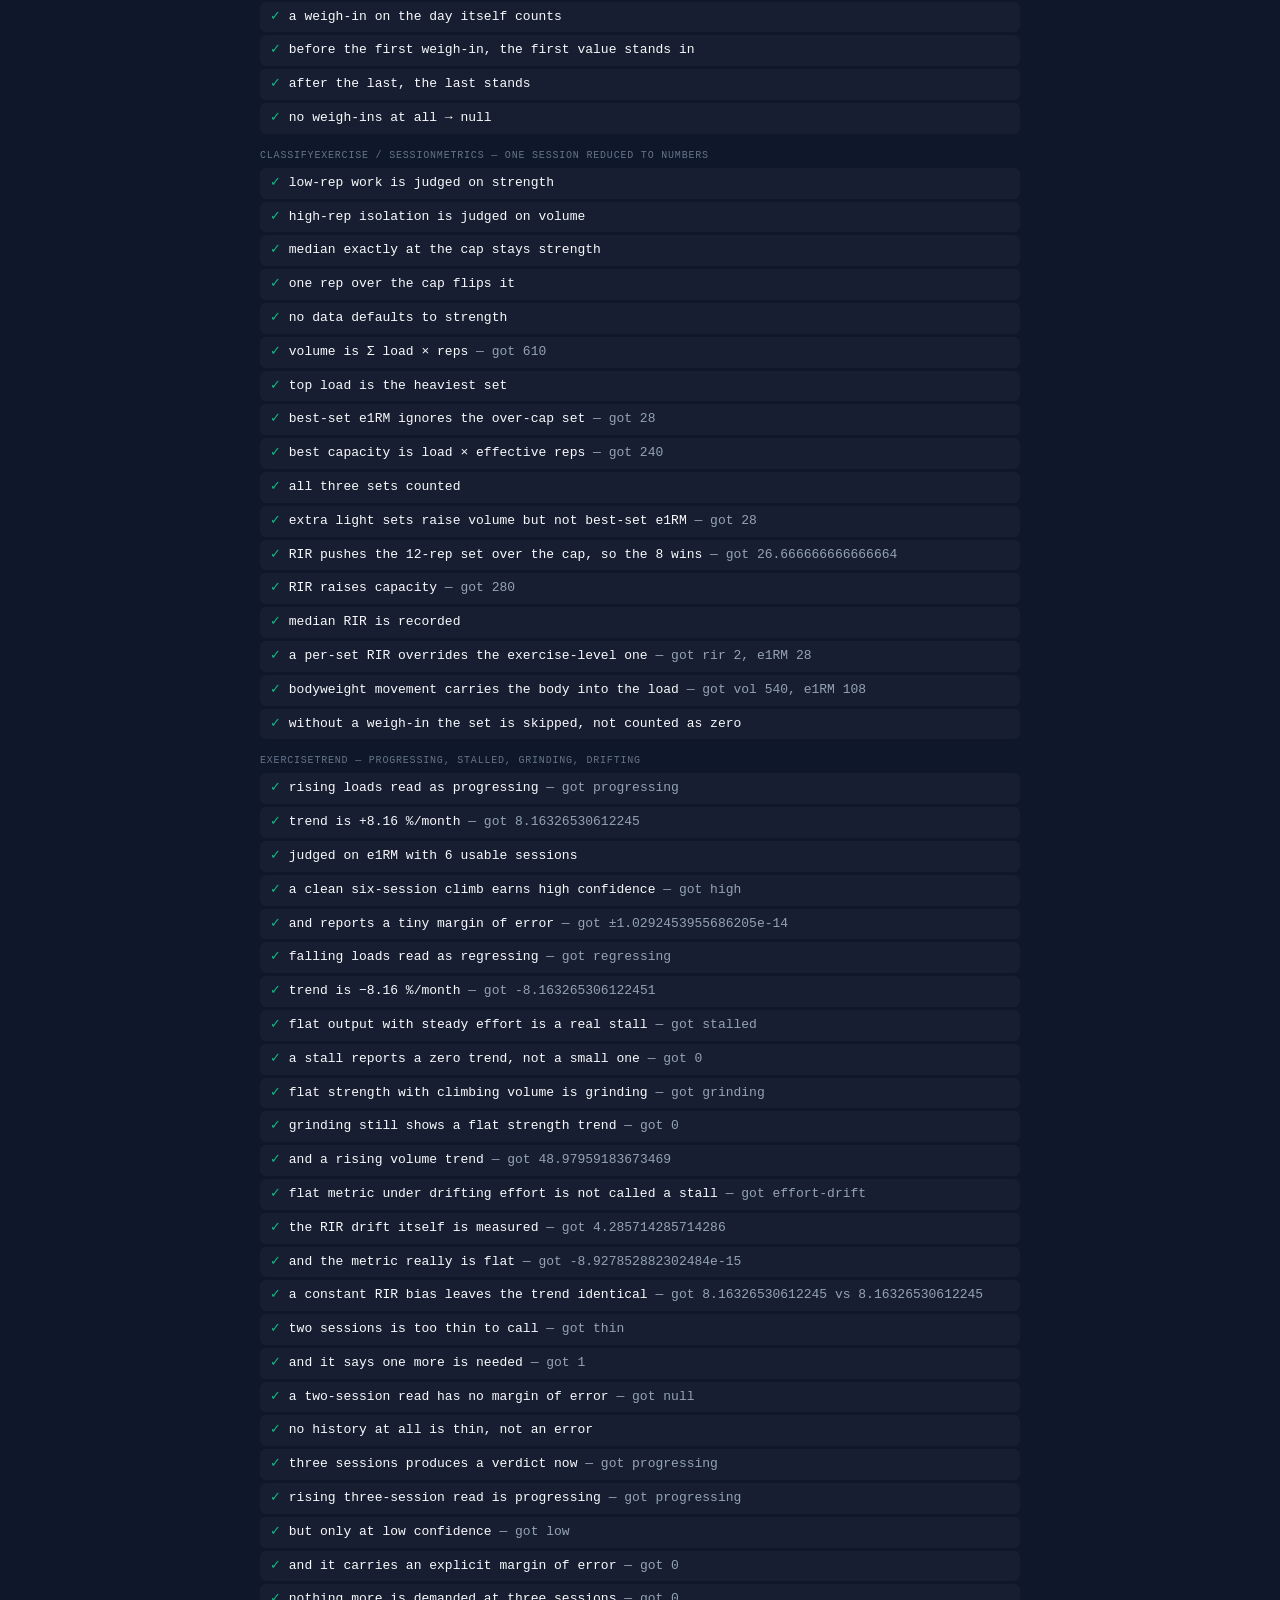
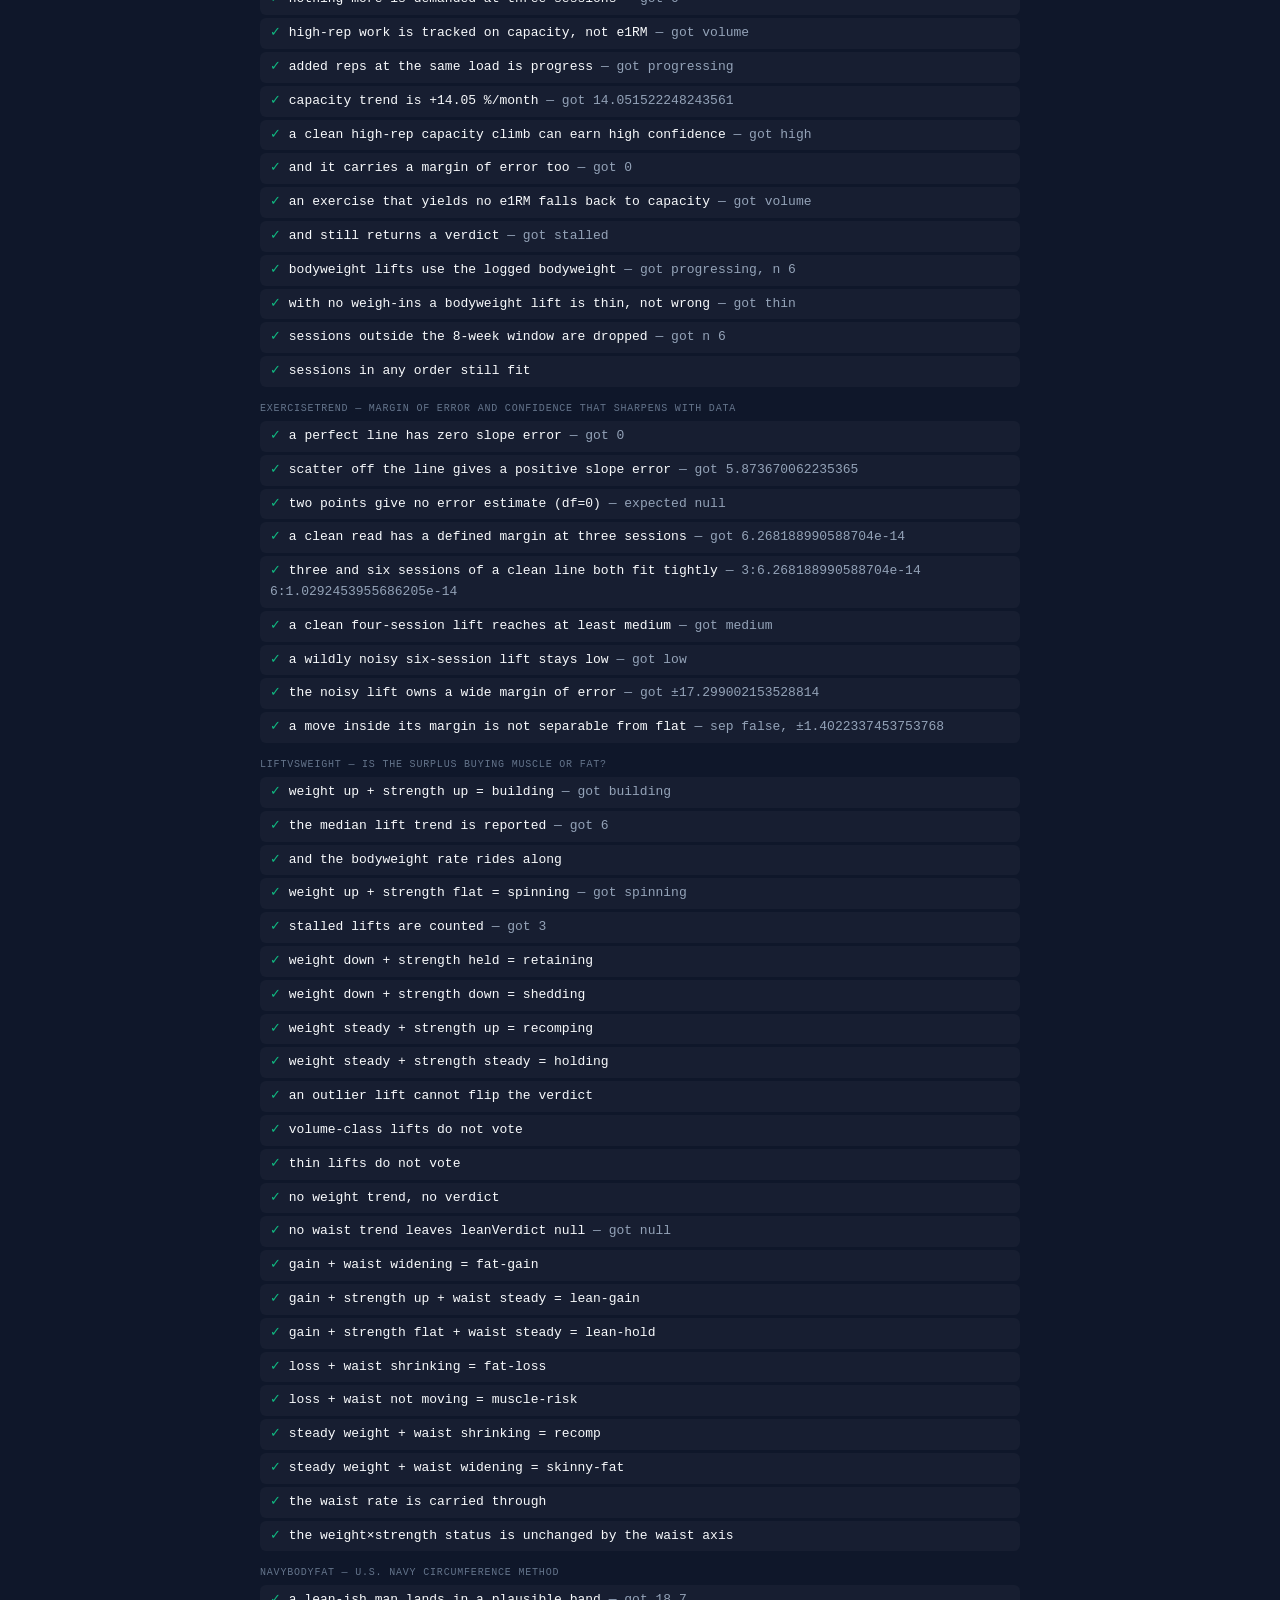
==== commit 0eb4fd37: "feat: judge food identity separately from calories Implements items 1-4 of the 17 Oct 2026 food-matc" ====
--- a/tests.html
+++ b/tests.html
@@ -254,6 +254,82 @@
   // Nothing lands near the prior → trust the AI estimate over a clearly-wrong match.
   check('no plausible candidate → est',
     C.defaultSelection([mk('Water',40), mk('Broth',12)], 300)==='est', 'expected est');
+})();
+
+// ---- Missing macros: an absent nutrient is unknown, not zero ----
+// FDC 747440 as USDA's search returns it (review 2026-10-17, usda-kidney-beans.json):
+// protein, fat and starch, but no total carbohydrate and no energy field.
+group('nutrientsFrom — incomplete records are flagged, not zero-filled');
+(function(){
+  const beans = C.nutrientsFrom({ foodNutrients:[
+    {nutrientNumber:'203', value:25.9}, {nutrientNumber:'204', value:1.31}, {nutrientNumber:'209', value:36.7}
+  ]});
+  check('kidney beans (0% moisture) flagged incomplete', beans.incomplete===true, `got ${beans.incomplete}`);
+  check('…missing carbs and energy named', (beans._missing||[]).join(',')==='carbs,energy', `got ${beans._missing}`);
+  check('…carb availability recorded as unknown', beans._known.c===false, '');
+  const full = C.nutrientsFrom({ foodNutrients:[
+    {nutrientNumber:'203', value:9.02}, {nutrientNumber:'204', value:0.38}, {nutrientNumber:'205', value:20.1}
+  ]});
+  check('complete macros, no energy field → derived, not incomplete', !full.incomplete && approx(full.kcal, 120), `got ${full.kcal}`);
+  const summed = C.nutrientsFrom({ foodNutrients:[
+    {nutrientNumber:'957', value:73.5}, {nutrientNumber:'203', value:1.9}, {nutrientNumber:'204', value:0.1}, {nutrientNumber:'205.2', value:16}
+  ]});
+  check('carbs by summation (#205.2) count as present', !summed.incomplete && summed.c===16, `got c=${summed.c}`);
+  const mk = (name,kcal,inc)=>({name, base: inc ? {kcal, incomplete:true} : {kcal}});
+  check('defaultSelection skips an incomplete record even when its kcal fits',
+    C.defaultSelection([mk('Beans, Dry, Dark Red Kidney (0% moisture)',115,true), mk('Beans, kidney, red, mature seeds, cooked, boiled',127)], 127, null, 'kidney beans')==='u1', 'expected u1');
+})();
+
+// ---- Food identity: calories do not establish what a food is ----
+// Every wrong match below is a real one from the 17 Oct 2026 review (trials + ledger).
+group('identityIssue / defaultSelection — wrong foods with plausible calories');
+(function(){
+  const mk = (name,kcal)=>({name, base:{kcal}});
+  const bad = (name, q) => !!C.identityIssue(name, q);
+  check('milk powder ≠ Muscle Milk', bad('Nutritional powder mix (Muscle Milk)', 'milk powder'), '');
+  check('milk powder ≠ protein supplement', bad('Protein supplement, milk based, Muscle Milk, powder', 'full fat milk powder'), '');
+  check('milk powder = Milk, dry, whole', !bad('Milk, dry, whole, without added vitamin D', 'milk powder'), C.identityIssue('Milk, dry, whole, without added vitamin D','milk powder'));
+  check('protein shake may match a supplement', !bad('Nutritional powder mix (Muscle Milk)', 'protein shake powder'), '');
+  check('sugar syrup ≠ caramel popcorn', bad('Popcorn, sugar syrup/caramel, fat-free', 'sugar syrup'), '');
+  check('sugar syrup = Simple syrup', !bad('Simple syrup', 'sugar syrup'), '');
+  check('cooked masoor dal ≠ Breadfruit, cooked', bad('Breadfruit, cooked', 'cooked masoor dal'), '');
+  check('cooked masoor dal = boiled lentils', !bad('Lentils, mature seeds, cooked, boiled, without salt', 'cooked masoor dal'), '');
+  check('burger bun ≠ Bao bun', bad('Bao bun', 'burger bun'), '');
+  check('bun ≠ Bao bun (guard, no alias)', bad('Bao bun', 'bun'), '');
+  check('vermicelli ≠ soy vermicelli', bad('Vermicelli, made from soy', 'vermicelli'), '');
+  check('kidney beans ≠ 0% moisture analysis', bad('Beans, Dry, Dark Red Kidney (0% moisture)', 'kidney beans'), '');
+  check('ghee may be clarified butter', !bad('Butter, clarified butter (ghee)', 'ghee'), '');
+  check('rotis = chapati record (plural + synonym)', !bad('Bread, chappatti or roti', 'rotis'), '');
+  check('plain names still pass', !bad('Bananas, raw', 'banana') && !bad('Tomatoes, red, ripe, raw', 'tomato'), '');
+  check('aliases rewrite the search', C.aliasQuery('cooked masoor dal', {state:'cooked'})==='Lentils, mature seeds, cooked, boiled, without salt'
+    && C.aliasQuery('dry masoor dal', {state:'dry'})==='Lentils, raw', '');
+  check('no alias for ordinary foods', C.aliasQuery('banana', {})===null, '');
+  // Trial 3: breadfruit is ranked first and sits inside the kcal tolerance (123 vs 116).
+  check('trial 3: breadfruit is not the default; lentils are',
+    C.defaultSelection([mk('Breadfruit, cooked',123), mk('Lentils, mature seeds, cooked, boiled, without salt',116)], 116, null, 'cooked masoor dal')==='u1', 'expected u1');
+  check('trial 1: only wrong foods → AI estimate',
+    C.defaultSelection([mk('Nutritional powder mix (Muscle Milk)',411), mk('Beverages, chocolate malt powder, prepared with 1% milk, fortified',80)], 480, null, 'milk powder')==='est', 'expected est');
+  check('rankFoods sinks a different food below the right one',
+    C.rankFoods([mk('Breadfruit, cooked',123), mk('Lentils, mature seeds, cooked, boiled, without salt',116)], 'cooked masoor dal', 116)[0].name.startsWith('Lentils'), '');
+  check('without a query, selection is unchanged', C.defaultSelection([mk('Breadfruit, cooked',123)], 116)==='u0', '');
+})();
+
+// ---- Local reference records: home roti and paratha from CoFID ----
+group('localCandidates — roti and paratha variants');
+(function(){
+  const first = (q, prep) => (C.localCandidates(q, prep)[0] || {}).id;
+  check('roti, fat unknown → no-fat chapati first', first('roti', {addedFat:'unknown'})==='cofid:11-459', `got ${first('roti',{})}`);
+  check('roti, no added fat → no-fat chapati', first('plain roti', {addedFat:'none'})==='cofid:11-459', '');
+  check('roti with ghee → with-fat chapati first', first('roti with ghee', {})==='cofid:11-987' && first('roti', {addedFat:'some'})==='cofid:11-987', '');
+  check('both chapati variants always offered', C.localCandidates('chapati', {}).length===2, '');
+  check('paratha → homemade paratha', first('paratha', {})==='cofid:11-1104', '');
+  check('mooli paratha → mooli record first', first('mooli paratha', {})==='cofid:11-912', '');
+  check('rice gets no local record', C.localCandidates('rice', {}).length===0, '');
+  const plain = C.LOCAL_FOODS.chapatiPlain.base;
+  check('no-fat chapati values match CoFID 11-459', plain.kcal===202 && plain.p===7.3 && plain.f===1.0 && plain.c===43.7, '');
+  check('CoFID carbs marked as available carbohydrate', plain.cBasis==='available', '');
+  check('local roti is plausible vs an AI roti estimate',
+    C.defaultSelection(C.localCandidates('roti', {}), 280, null, 'roti')==='u0', 'expected u0');
 })();
 
 // ---- Pinned USDA entries: chicken always resolves to the cooked breast ----
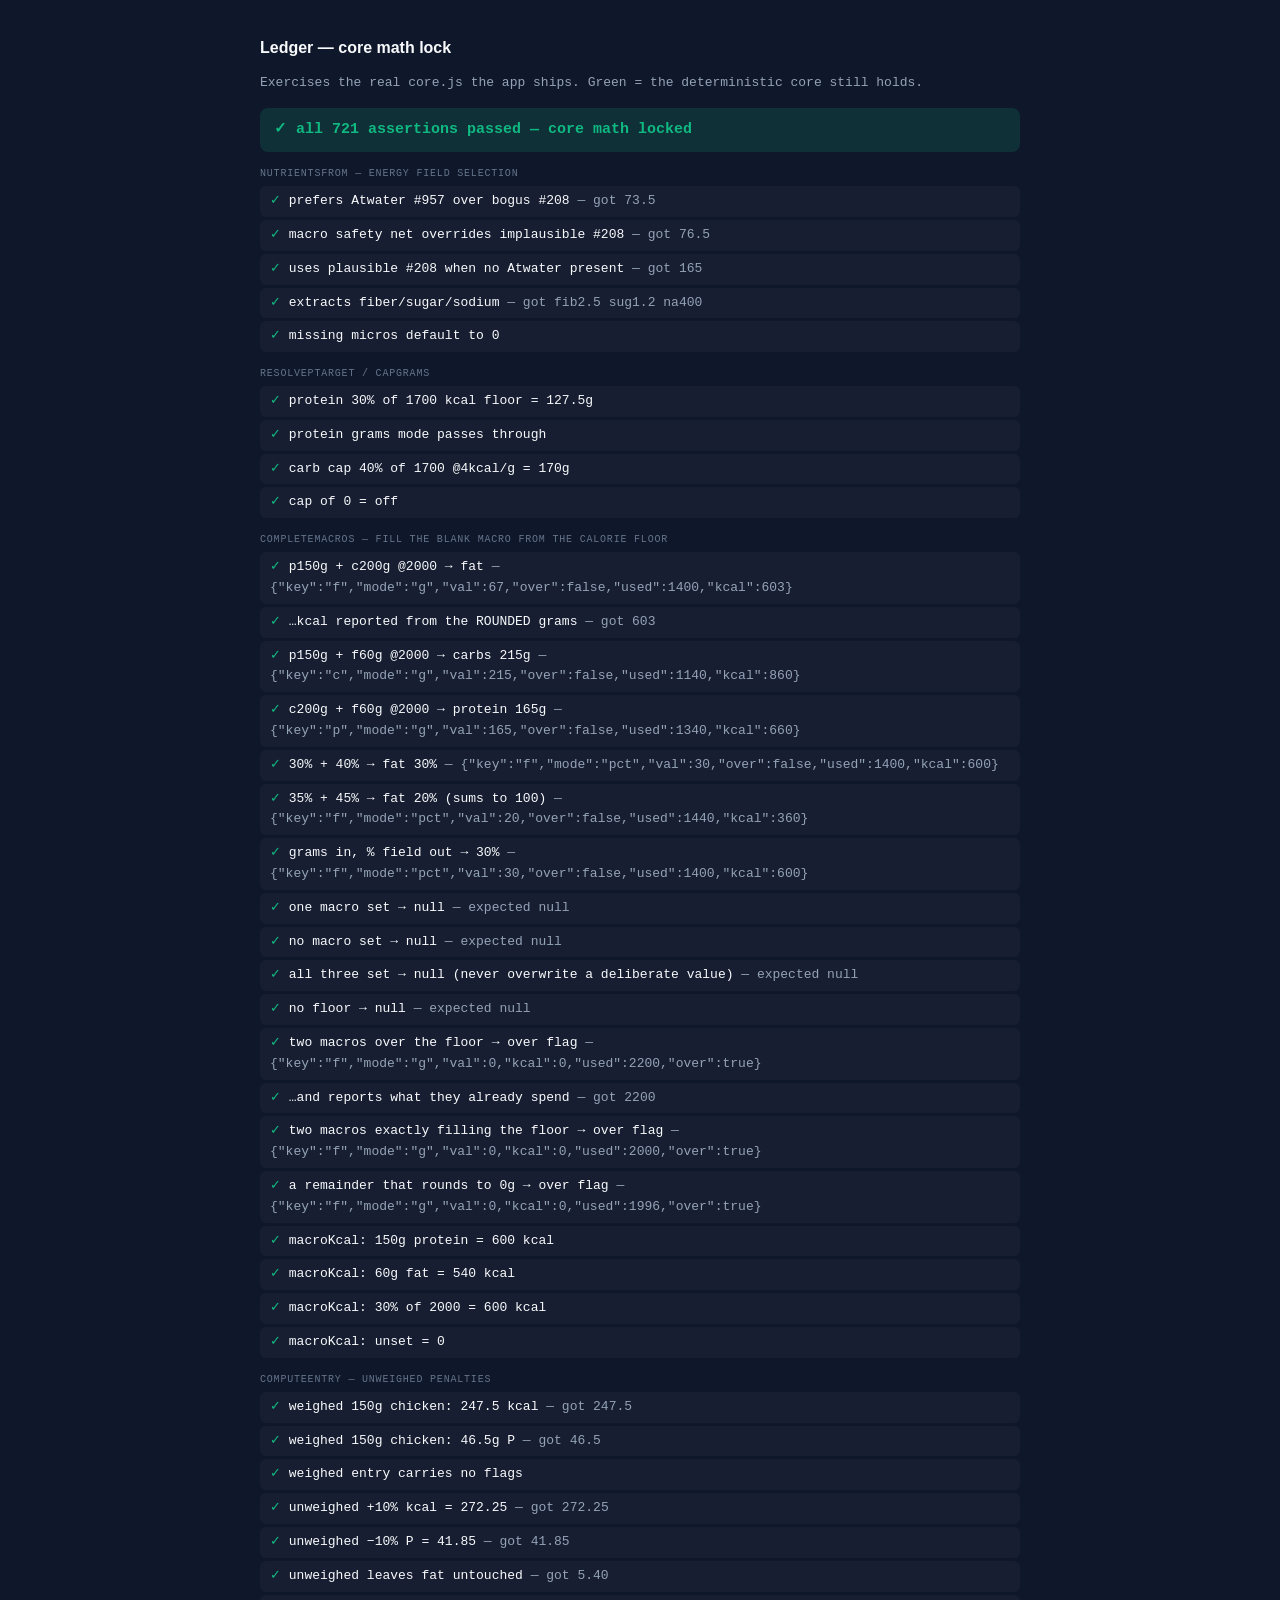
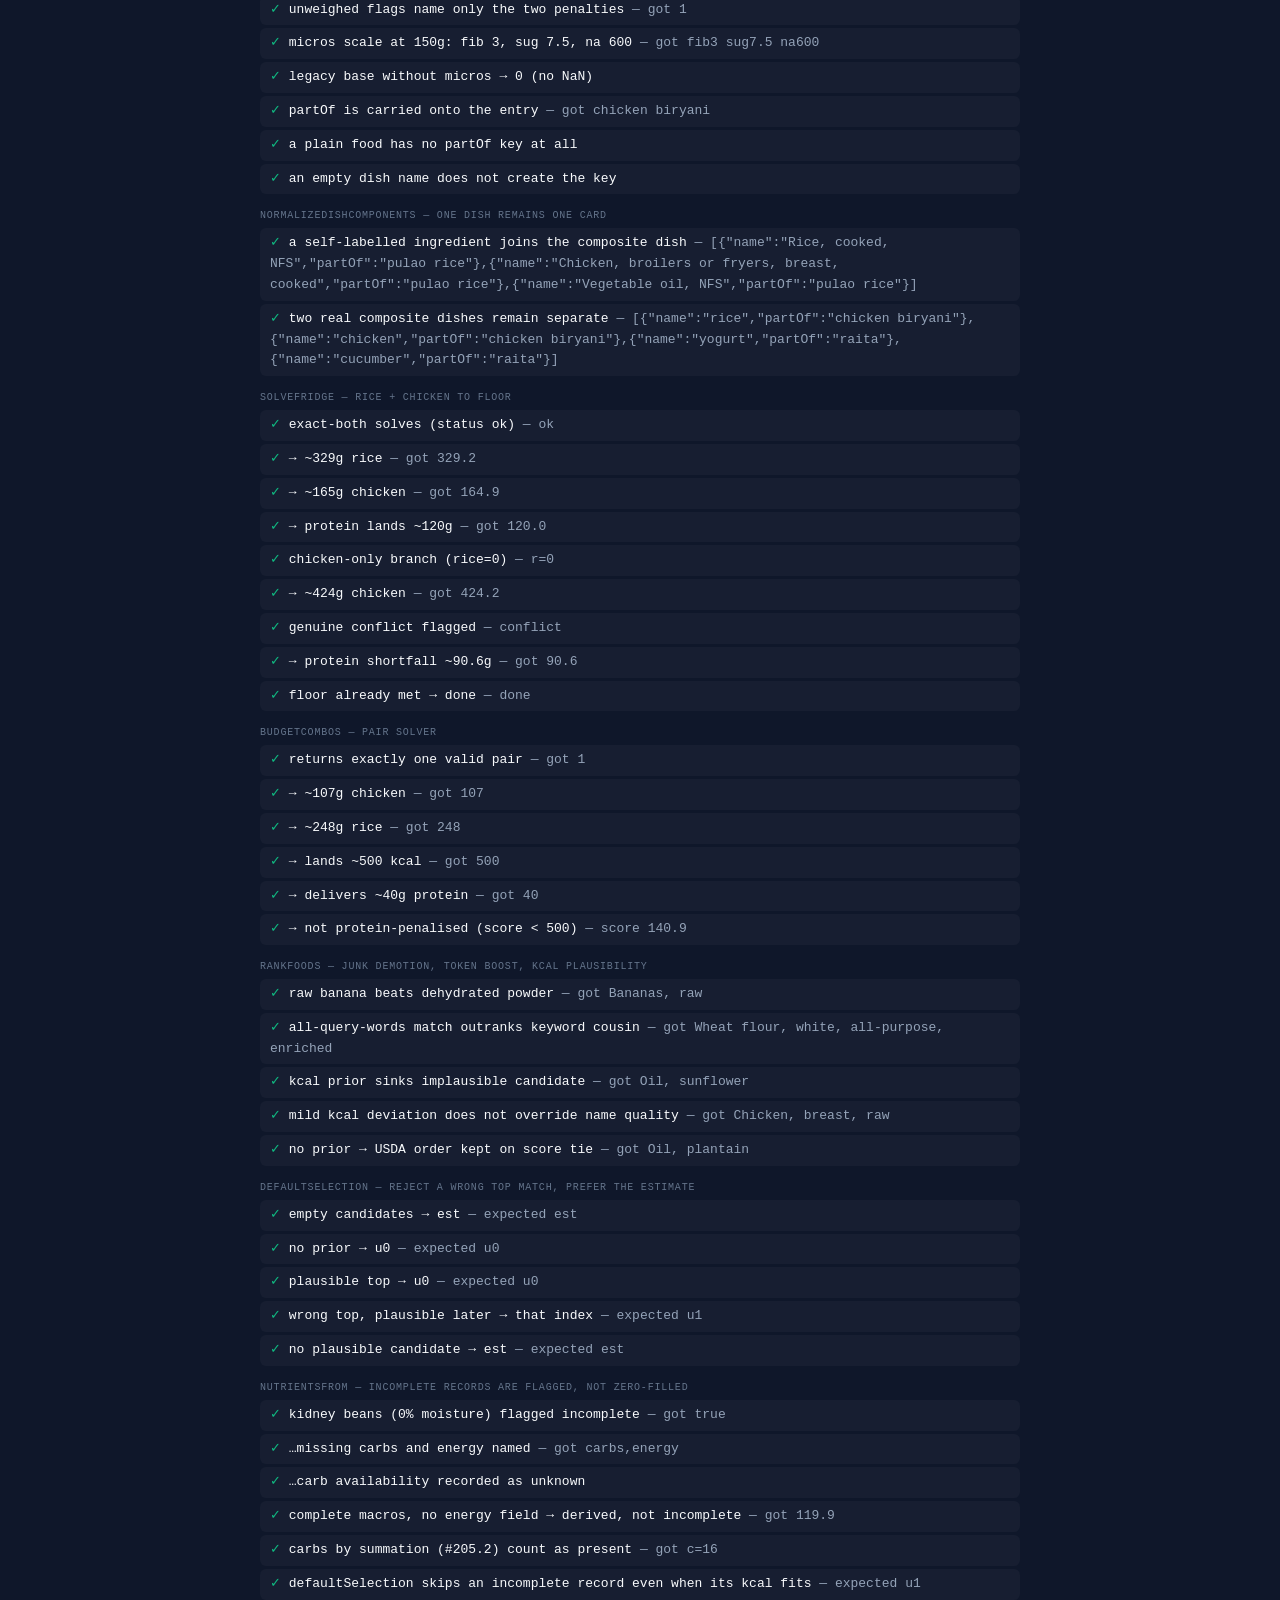
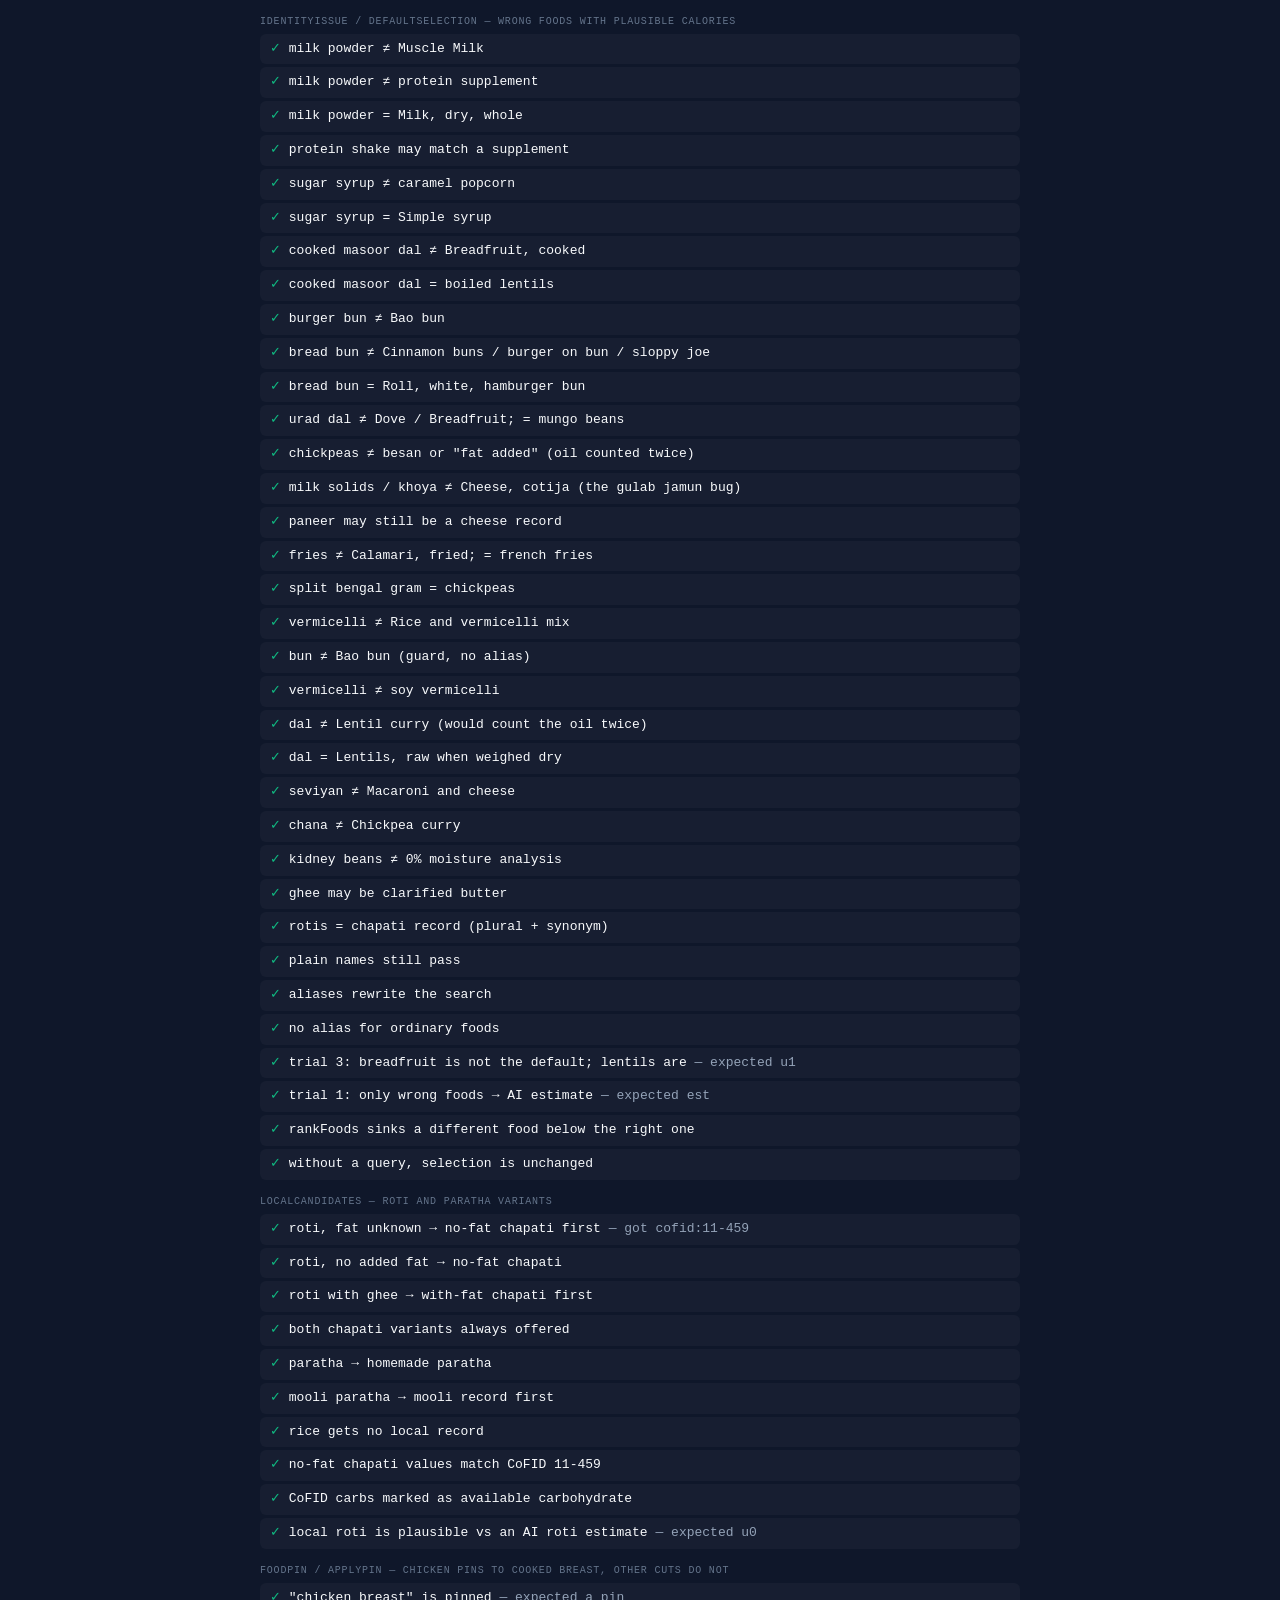
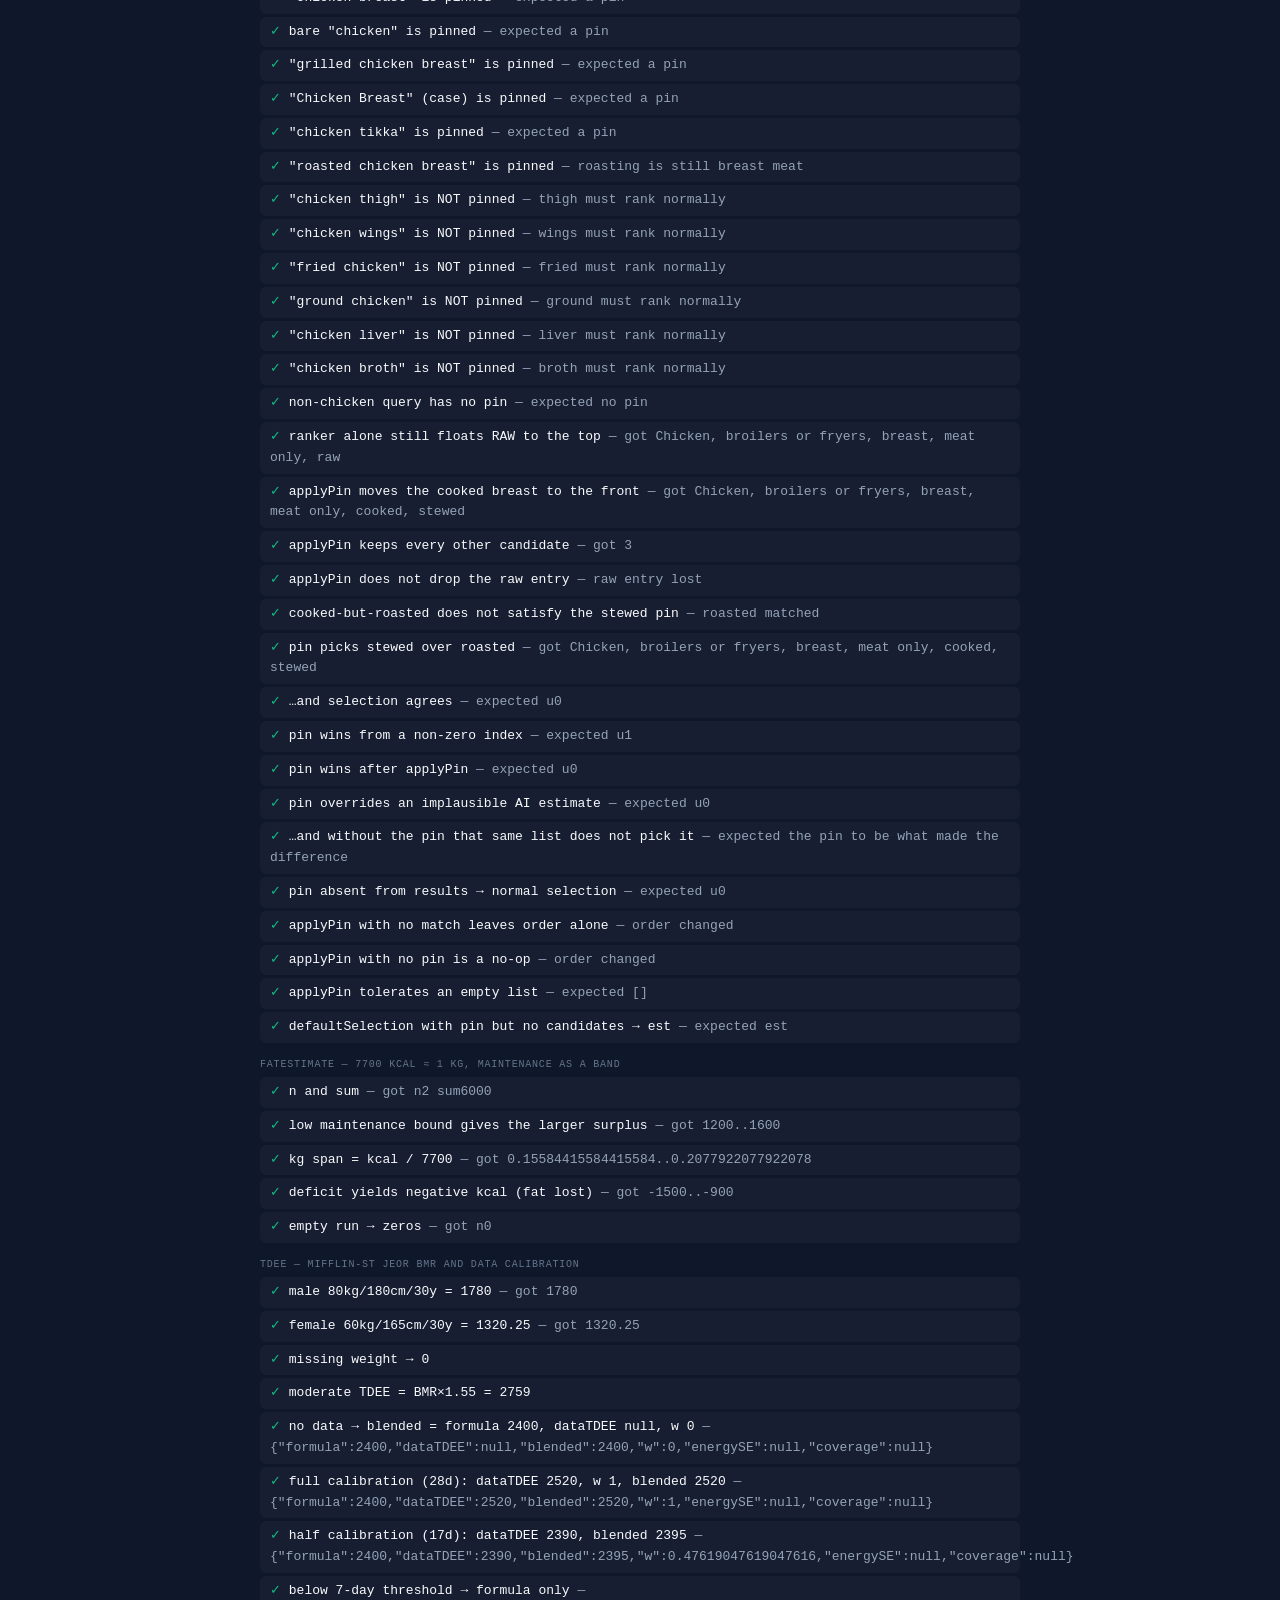
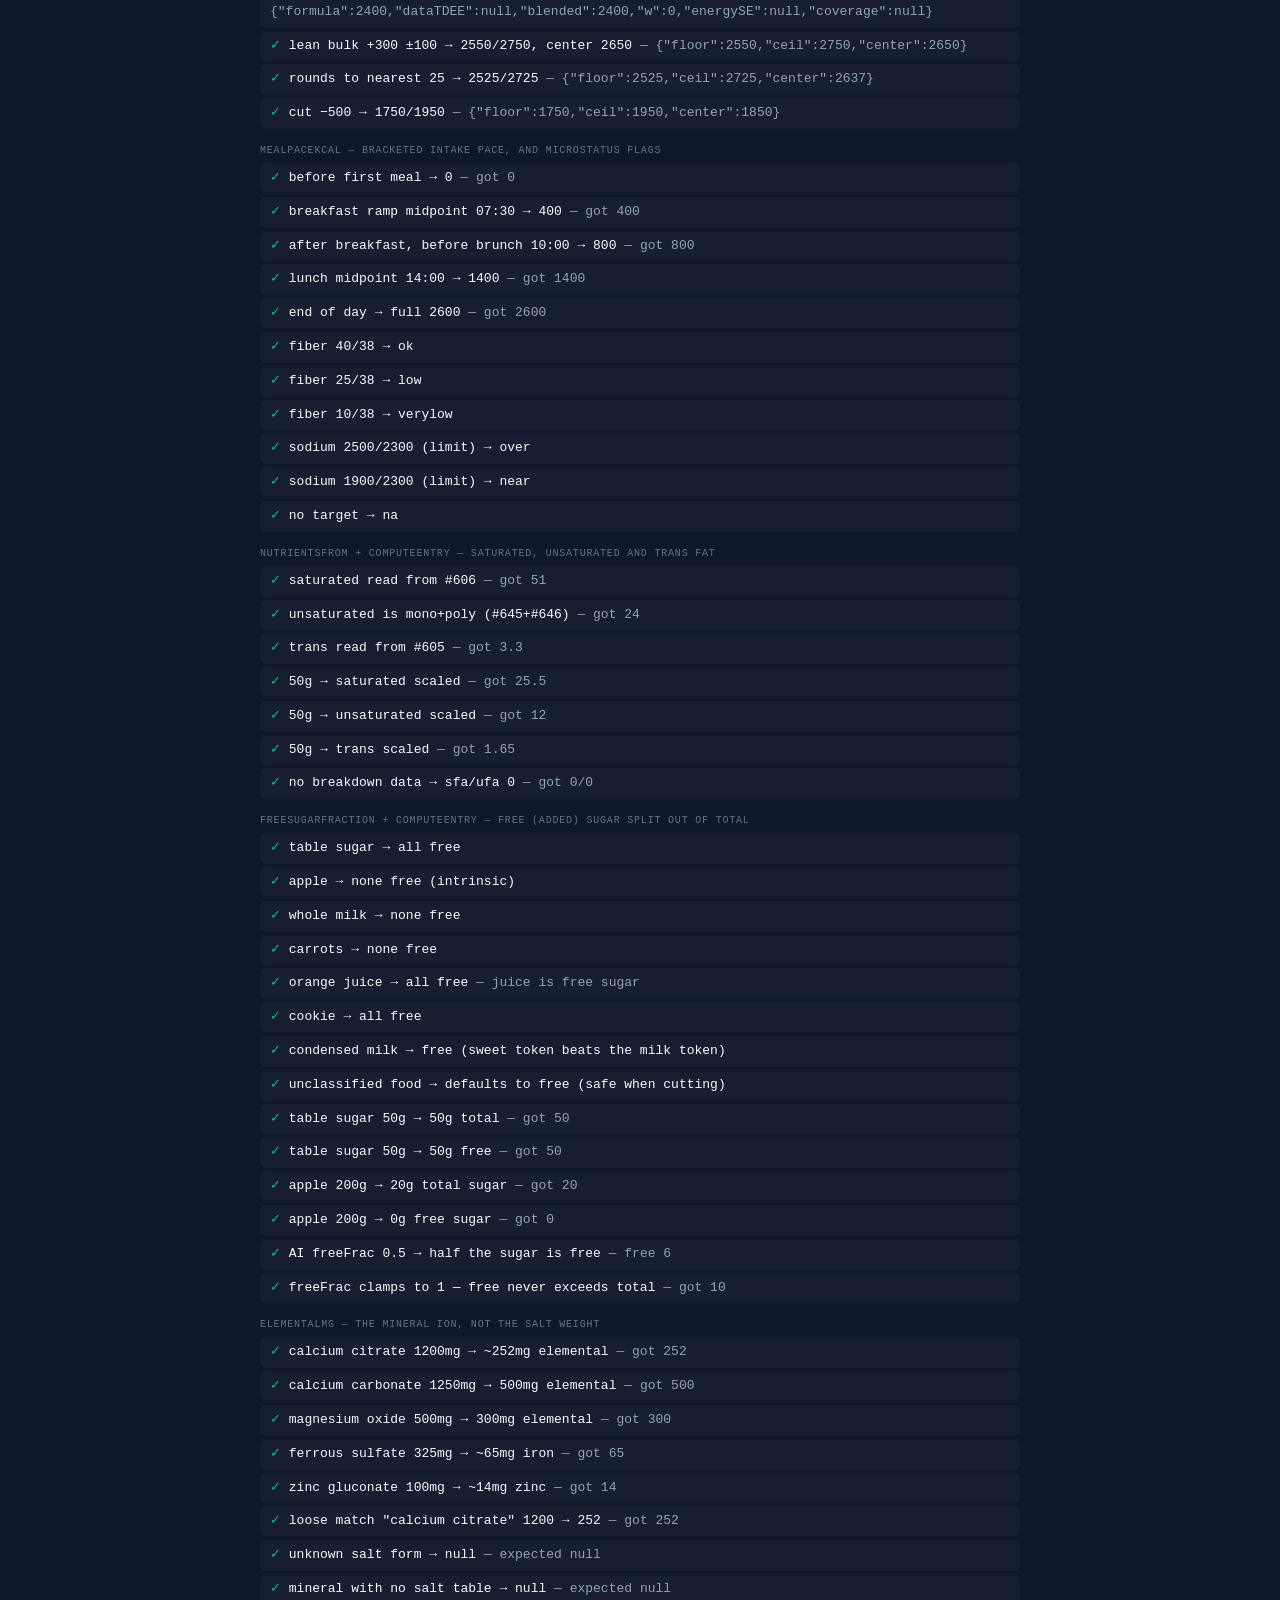
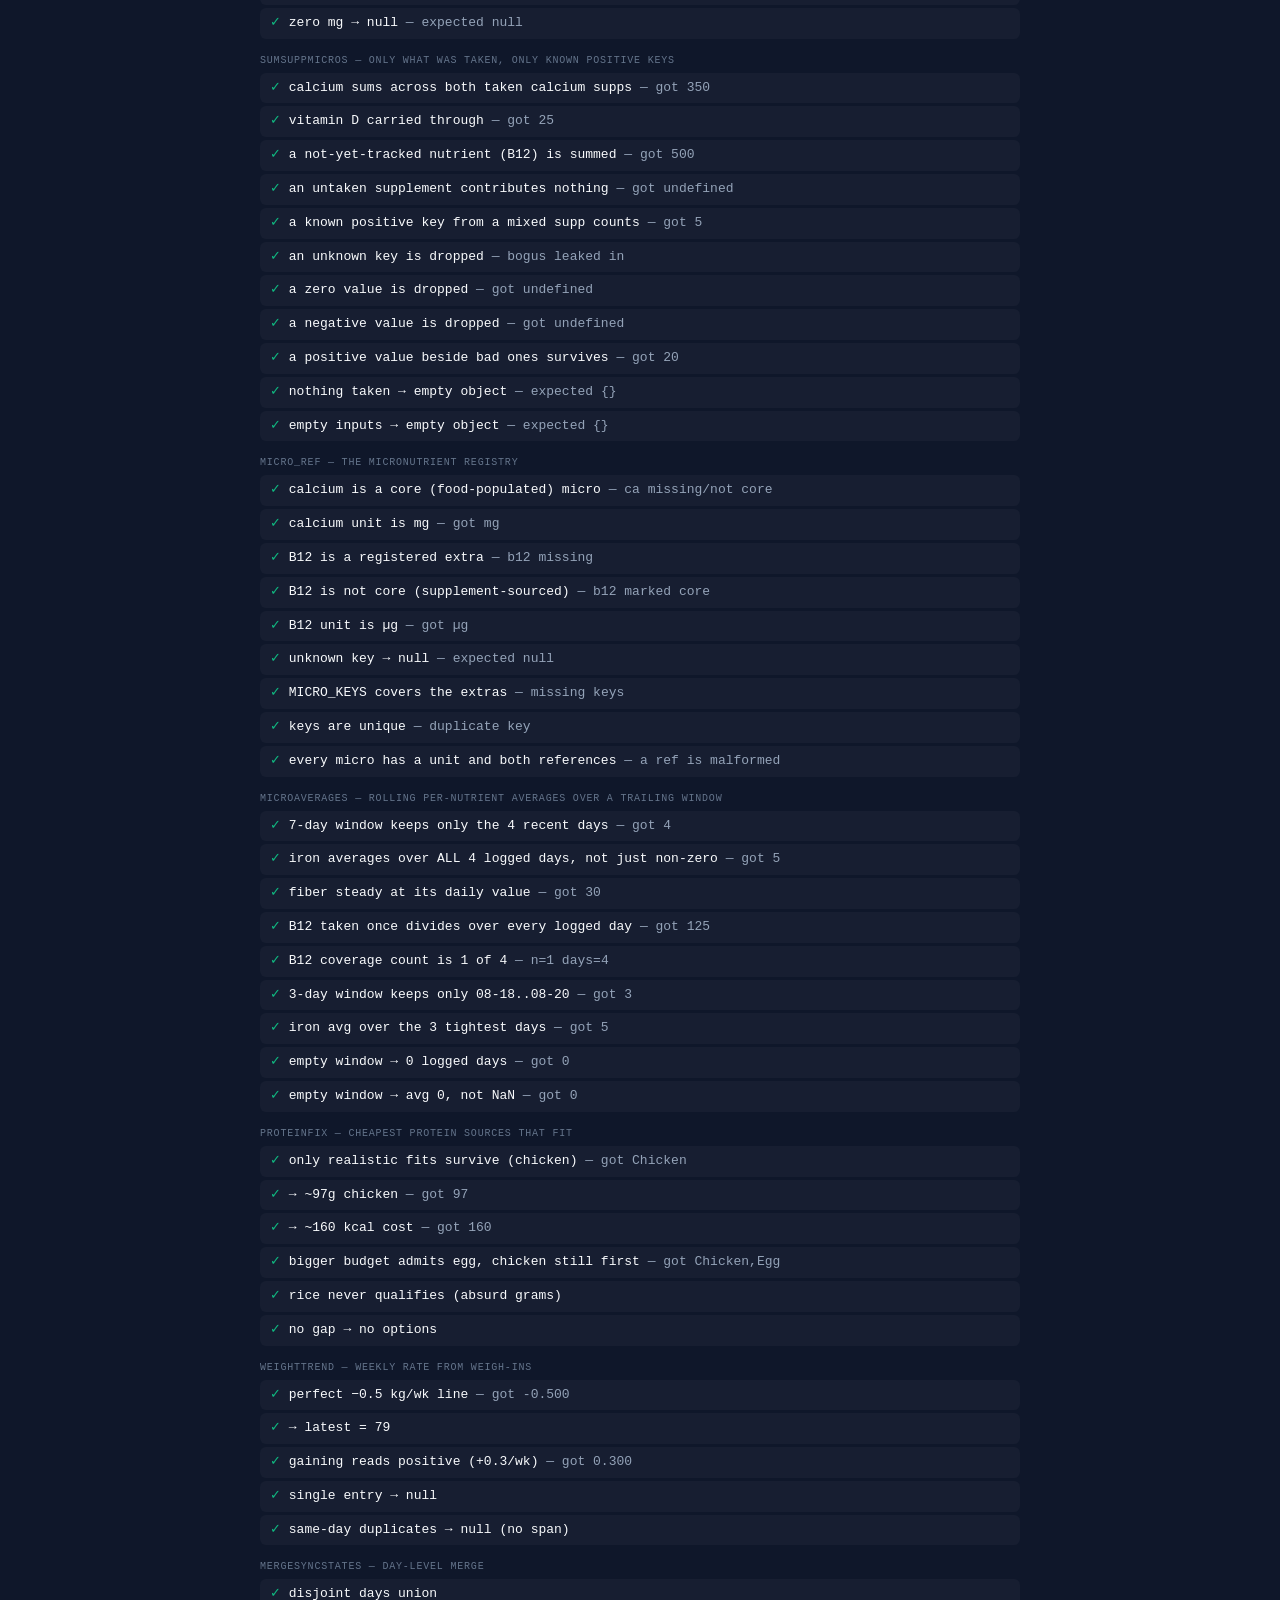
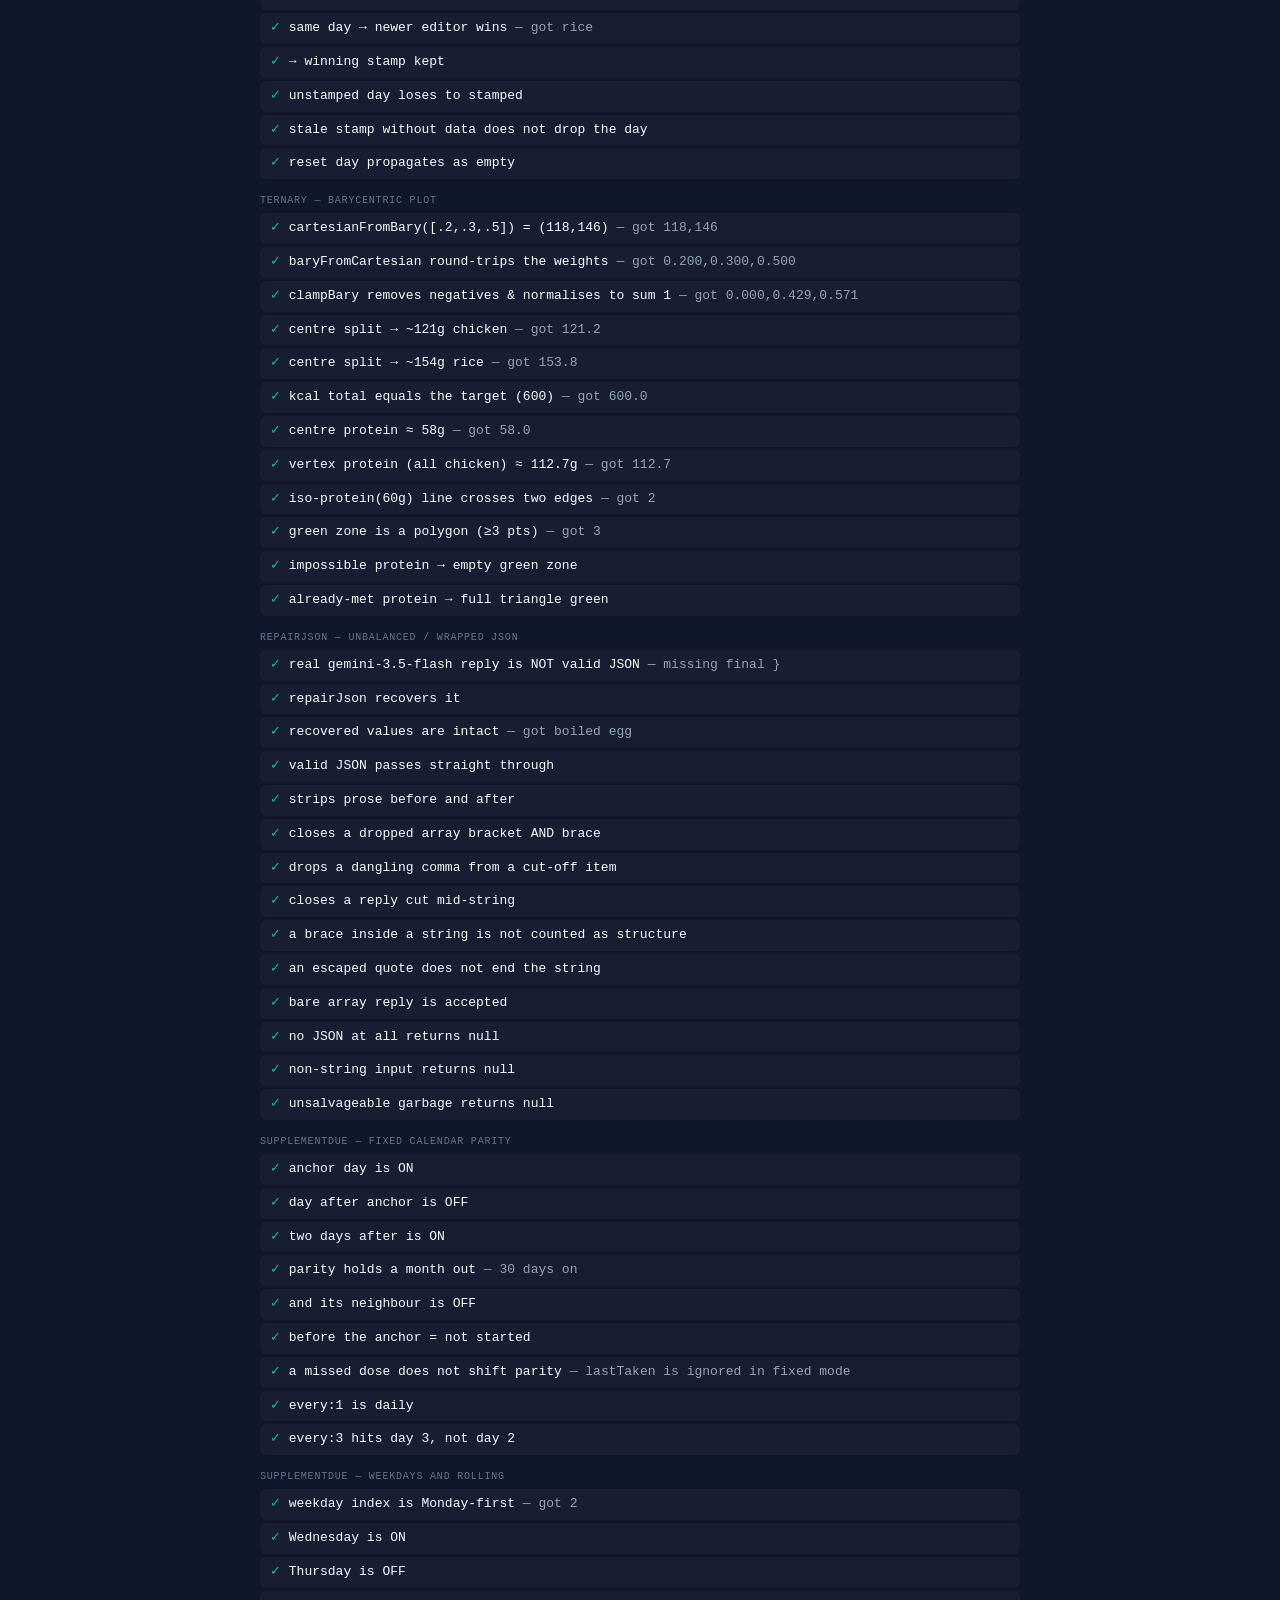
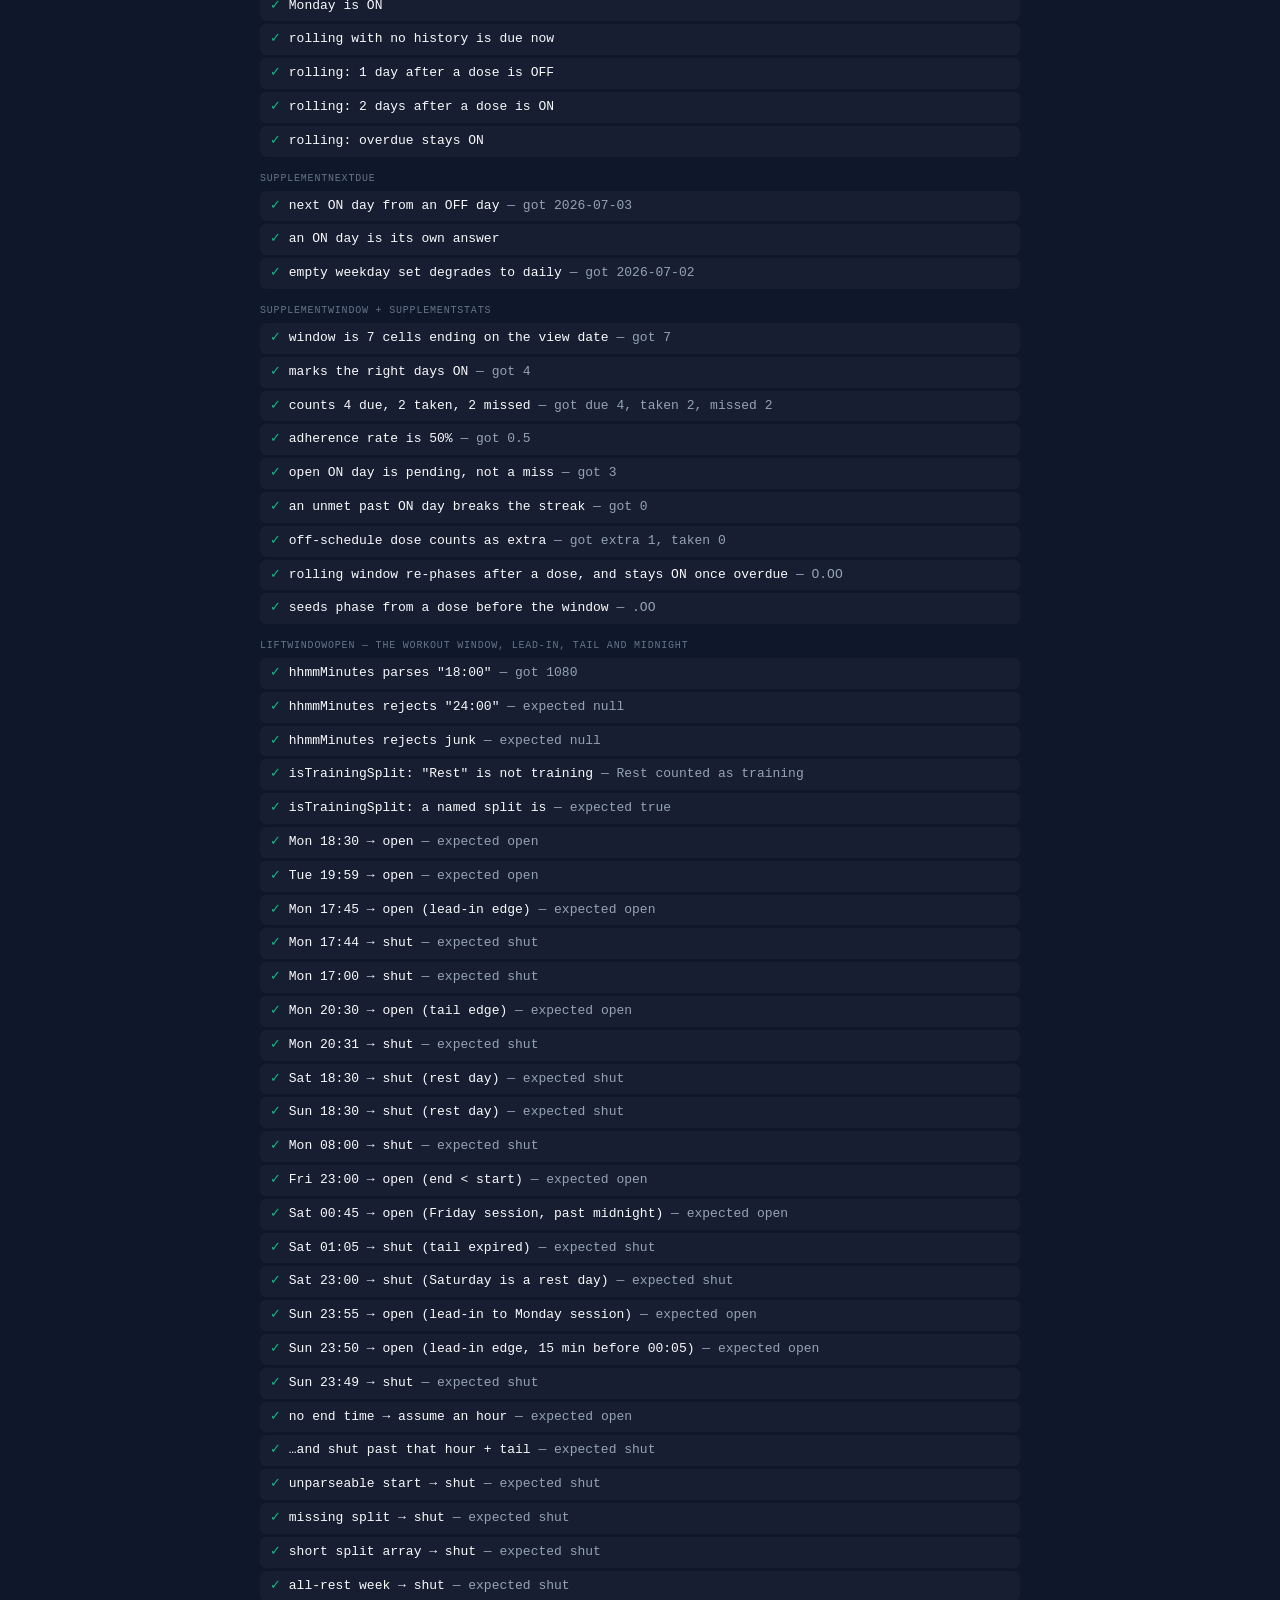
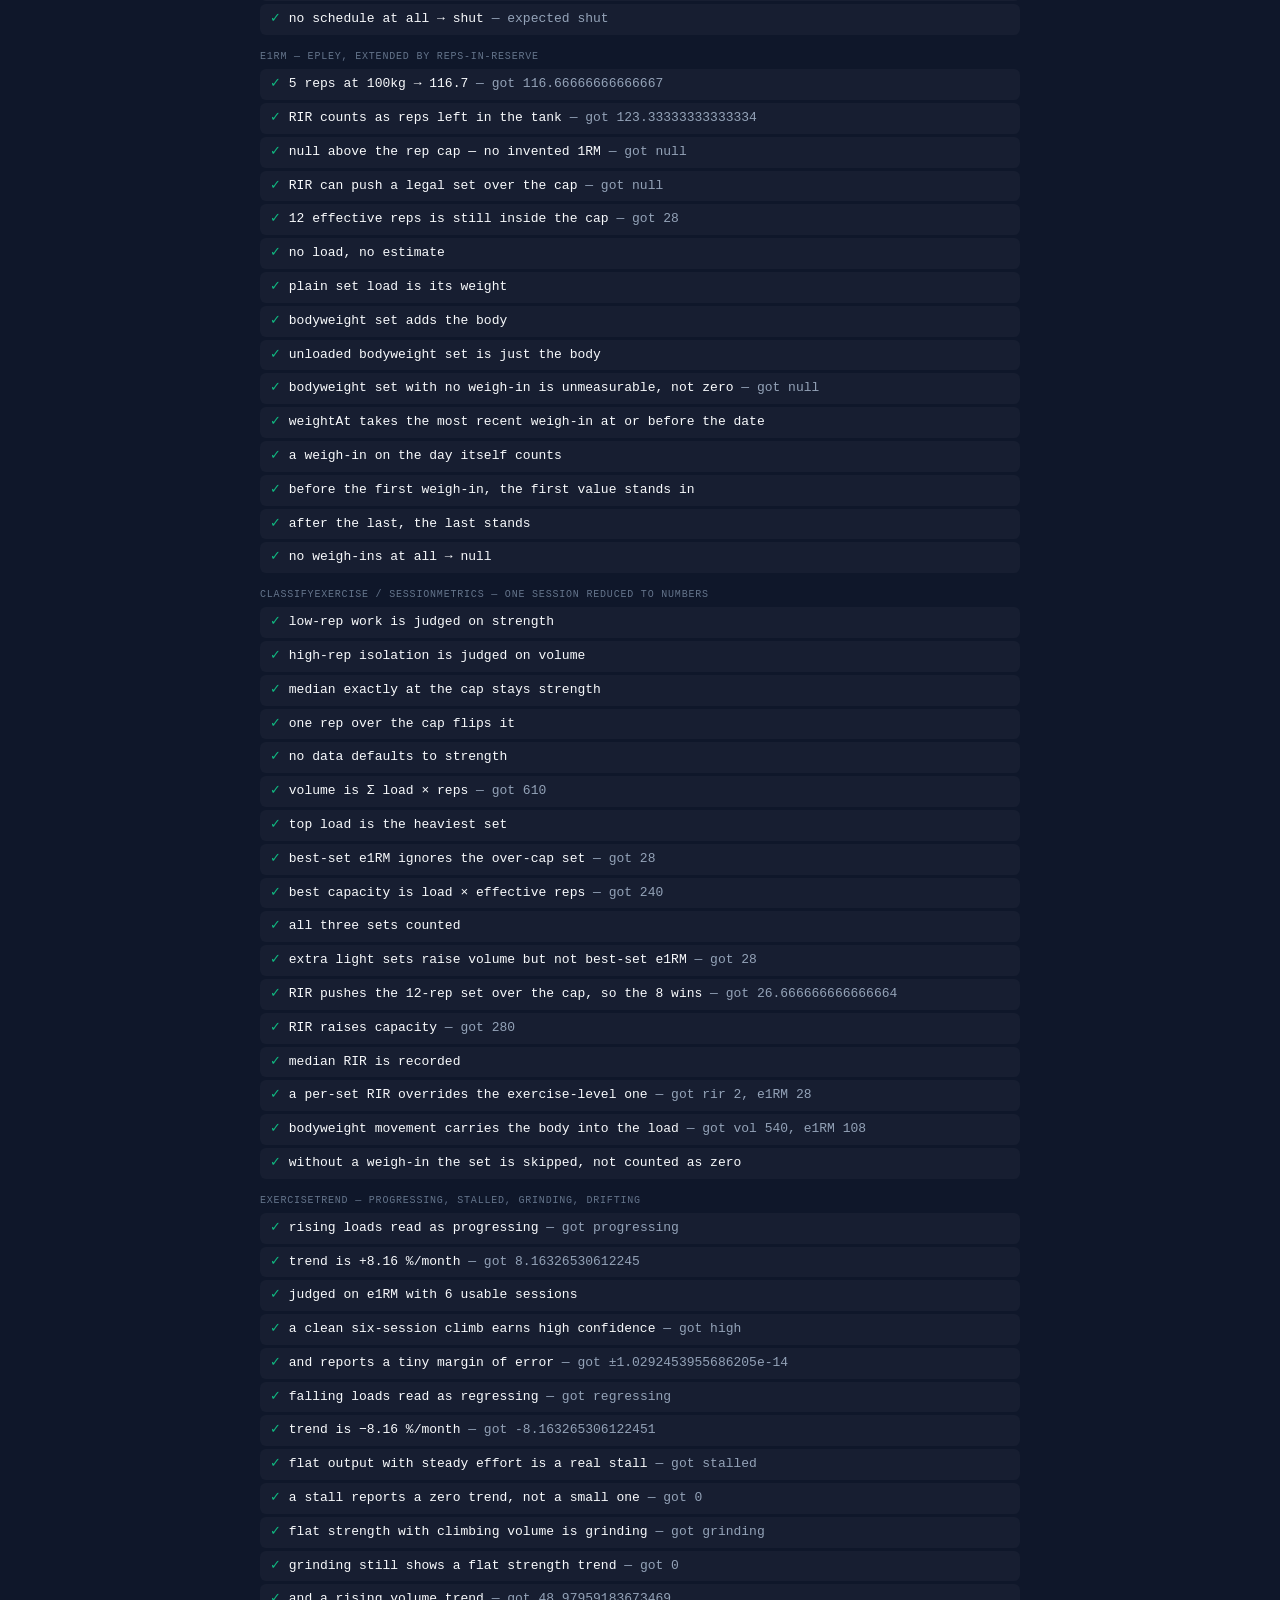
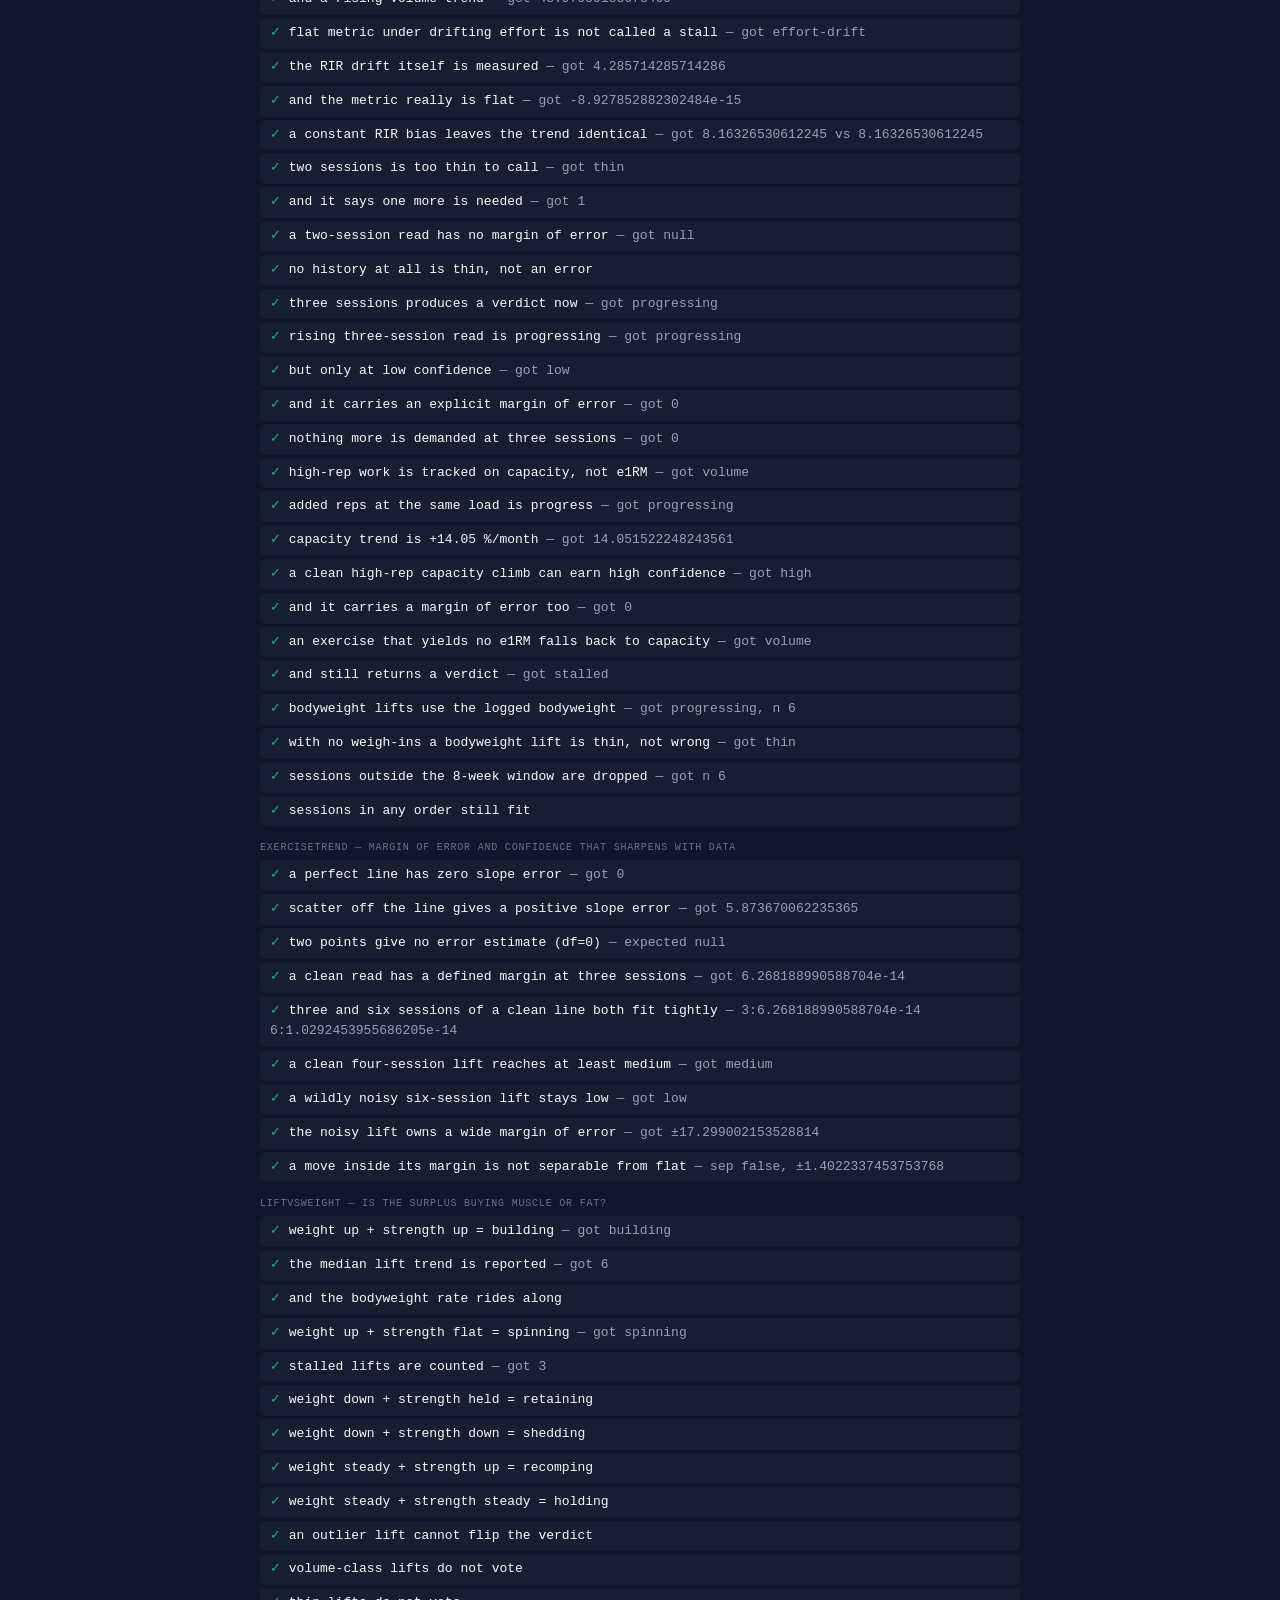
==== commit 99e83f29: "feat: show the calendar's planned lift session in the Lift tab Lift plan - New lift-plan Edge Functi" ====
--- a/tests.html
+++ b/tests.html
@@ -295,8 +295,29 @@
   check('cooked masoor dal ≠ Breadfruit, cooked', bad('Breadfruit, cooked', 'cooked masoor dal'), '');
   check('cooked masoor dal = boiled lentils', !bad('Lentils, mature seeds, cooked, boiled, without salt', 'cooked masoor dal'), '');
   check('burger bun ≠ Bao bun', bad('Bao bun', 'burger bun'), '');
+  // Real results from the app's USDA cache for "bread bun" (17 Oct 2026).
+  check('bread bun ≠ Cinnamon buns / burger on bun / sloppy joe',
+    ['Cinnamon buns, frosted (includes honey buns)','Veggie burger, on bun','Sloppy joe, no bun'].every(n=>bad(n,'bread bun')), '');
+  check('bread bun = Roll, white, hamburger bun', !bad('Roll, white, hamburger bun', 'bread bun')
+    && C.aliasQuery('sesame bun', {})==='Roll, white, hamburger bun', '');
+  check('urad dal ≠ Dove / Breadfruit; = mungo beans',
+    bad('Dove, cooked, NS as to cooking method','cooked urad dal') && bad('Breadfruit, cooked','cooked urad dal')
+    && !bad('Mungo beans, mature seeds, cooked, boiled, without salt','cooked urad dal'), '');
+  check('chickpeas ≠ besan or "fat added" (oil counted twice)',
+    bad('Chickpea flour (besan)','chickpeas') && bad('Chickpeas, from dried, fat added','chana'), '');
+  check('milk solids / khoya ≠ Cheese, cotija (the gulab jamun bug)',
+    bad('Cheese, cotija, solid','milk solids') && bad('Cheese, cotija, solid','khoya'), '');
+  check('paneer may still be a cheese record', !bad('Cheese, paneer','paneer'), '');
+  check('fries ≠ Calamari, fried; = french fries',
+    bad('Calamari, fried','fries') && !bad('Potato, french fries, from fresh, fried','fries'), '');
+  check('split bengal gram = chickpeas', !bad('Chickpeas (garbanzo beans, bengal gram), mature seeds, raw','split bengal gram'), '');
+  check('vermicelli ≠ Rice and vermicelli mix', bad('Rice and vermicelli mix, beef flavor, unprepared','vermicelli'), '');
   check('bun ≠ Bao bun (guard, no alias)', bad('Bao bun', 'bun'), '');
   check('vermicelli ≠ soy vermicelli', bad('Vermicelli, made from soy', 'vermicelli'), '');
+  check('dal ≠ Lentil curry (would count the oil twice)', bad('Lentil curry', 'masoor dal') && bad('Soup, lentil', 'dal'), '');
+  check('dal = Lentils, raw when weighed dry', !bad('Lentils, raw', 'dry masoor dal'), '');
+  check('seviyan ≠ Macaroni and cheese', bad('Macaroni and cheese', 'seviyan'), '');
+  check('chana ≠ Chickpea curry', bad('Chickpea curry', 'chana'), '');
   check('kidney beans ≠ 0% moisture analysis', bad('Beans, Dry, Dark Red Kidney (0% moisture)', 'kidney beans'), '');
   check('ghee may be clarified butter', !bad('Butter, clarified butter (ghee)', 'ghee'), '');
   check('rotis = chapati record (plural + synonym)', !bad('Bread, chappatti or roti', 'rotis'), '');
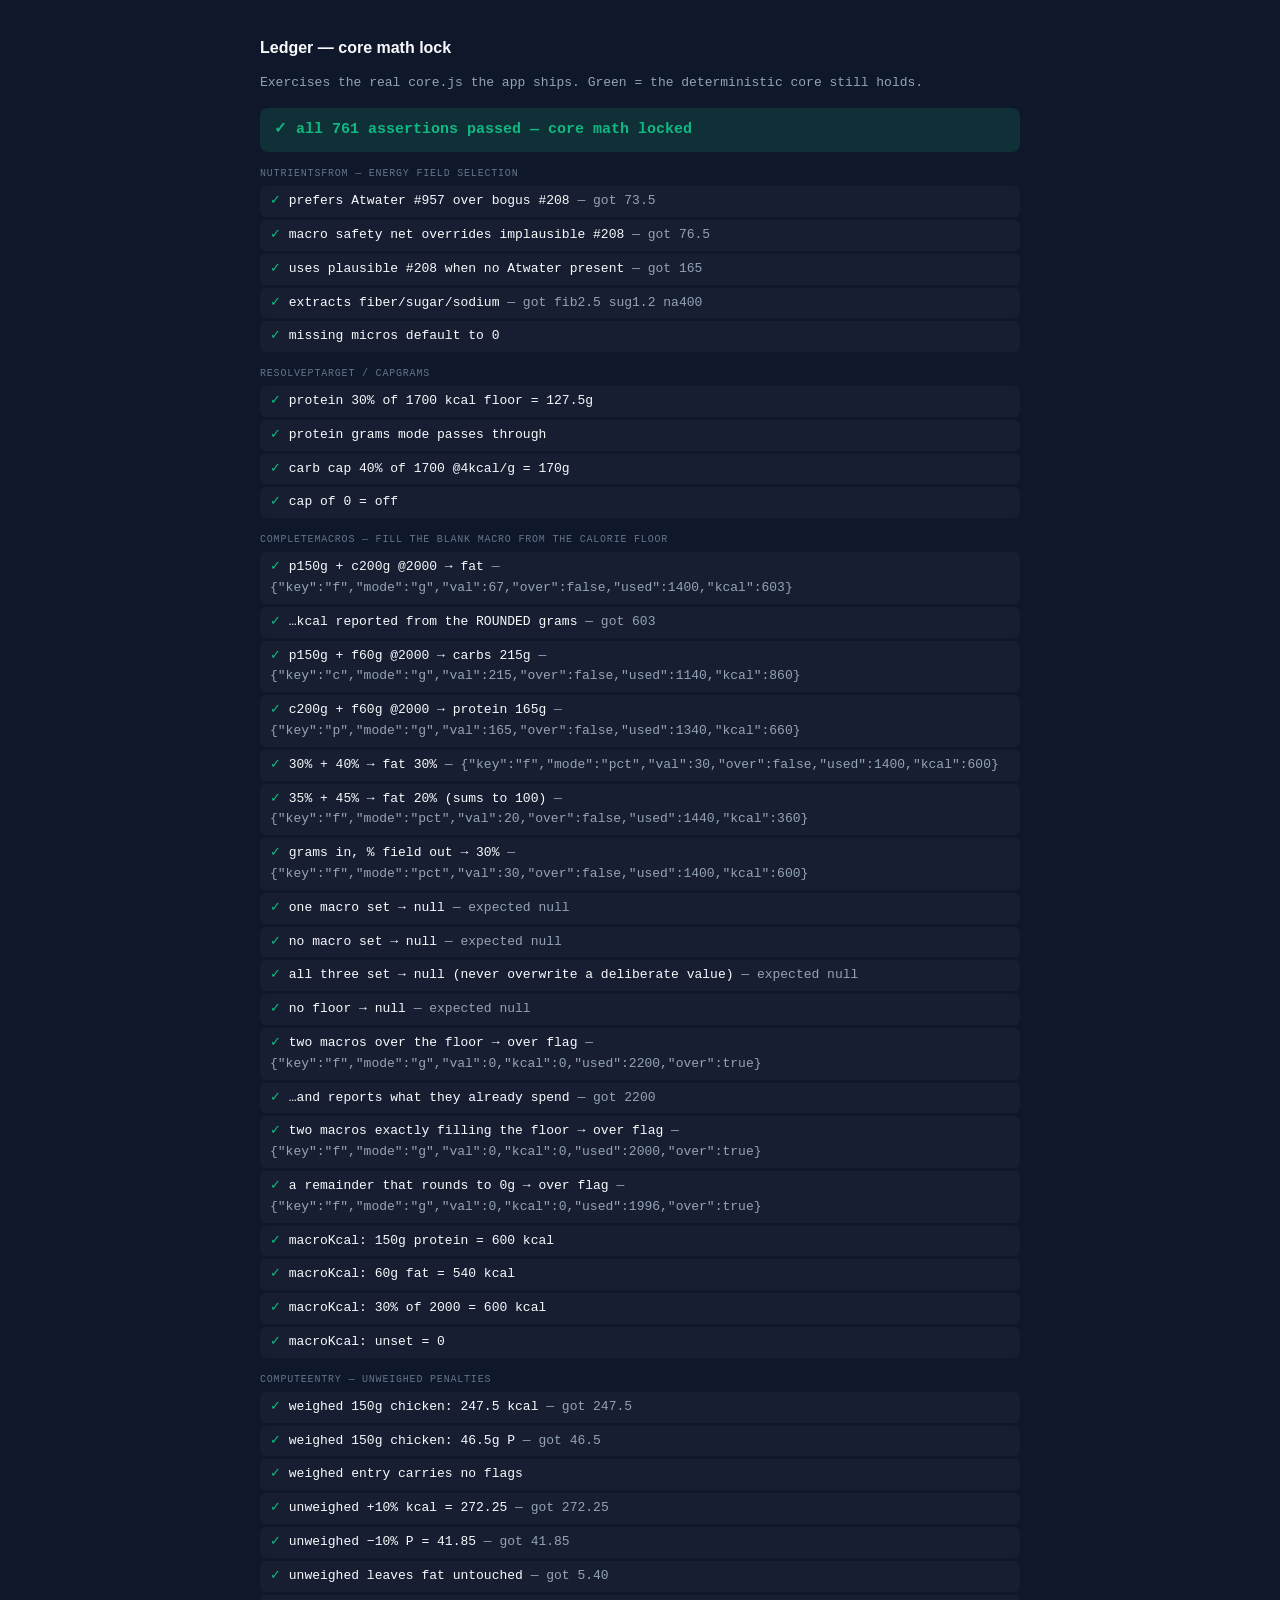
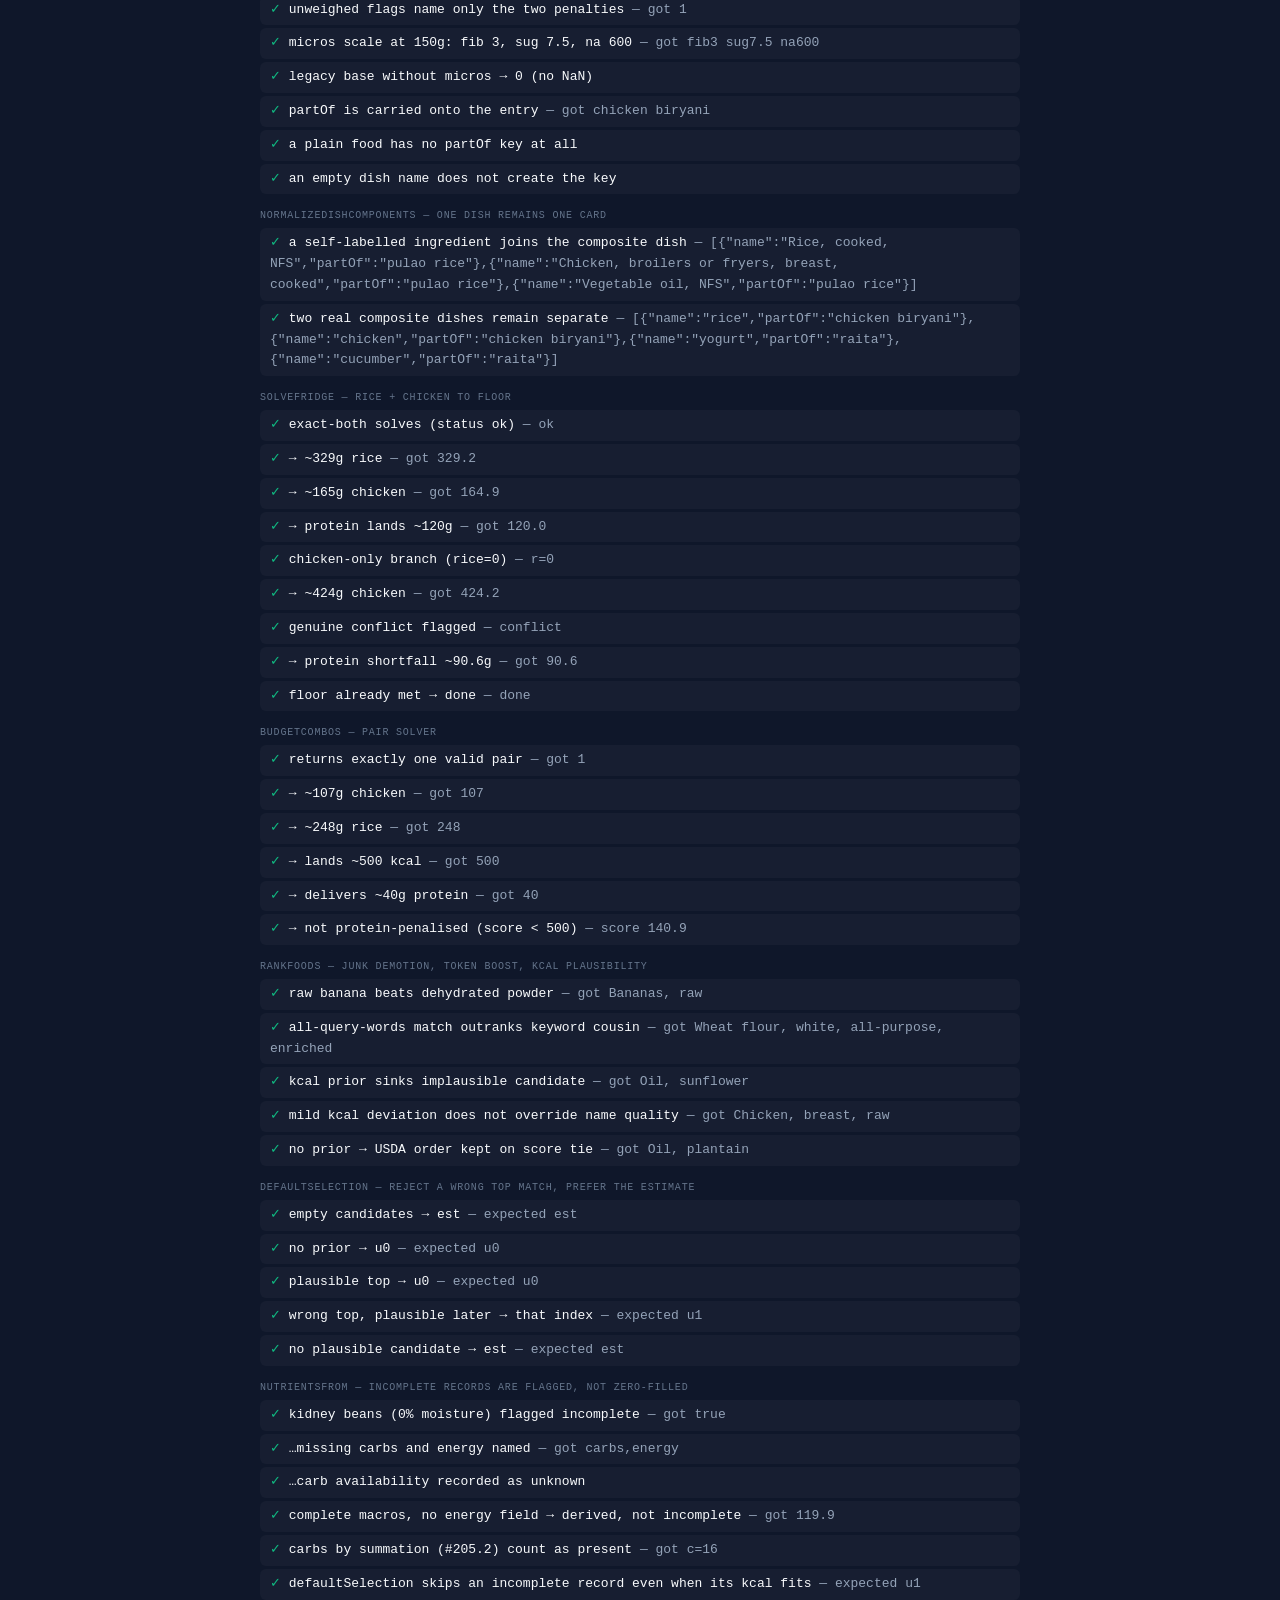
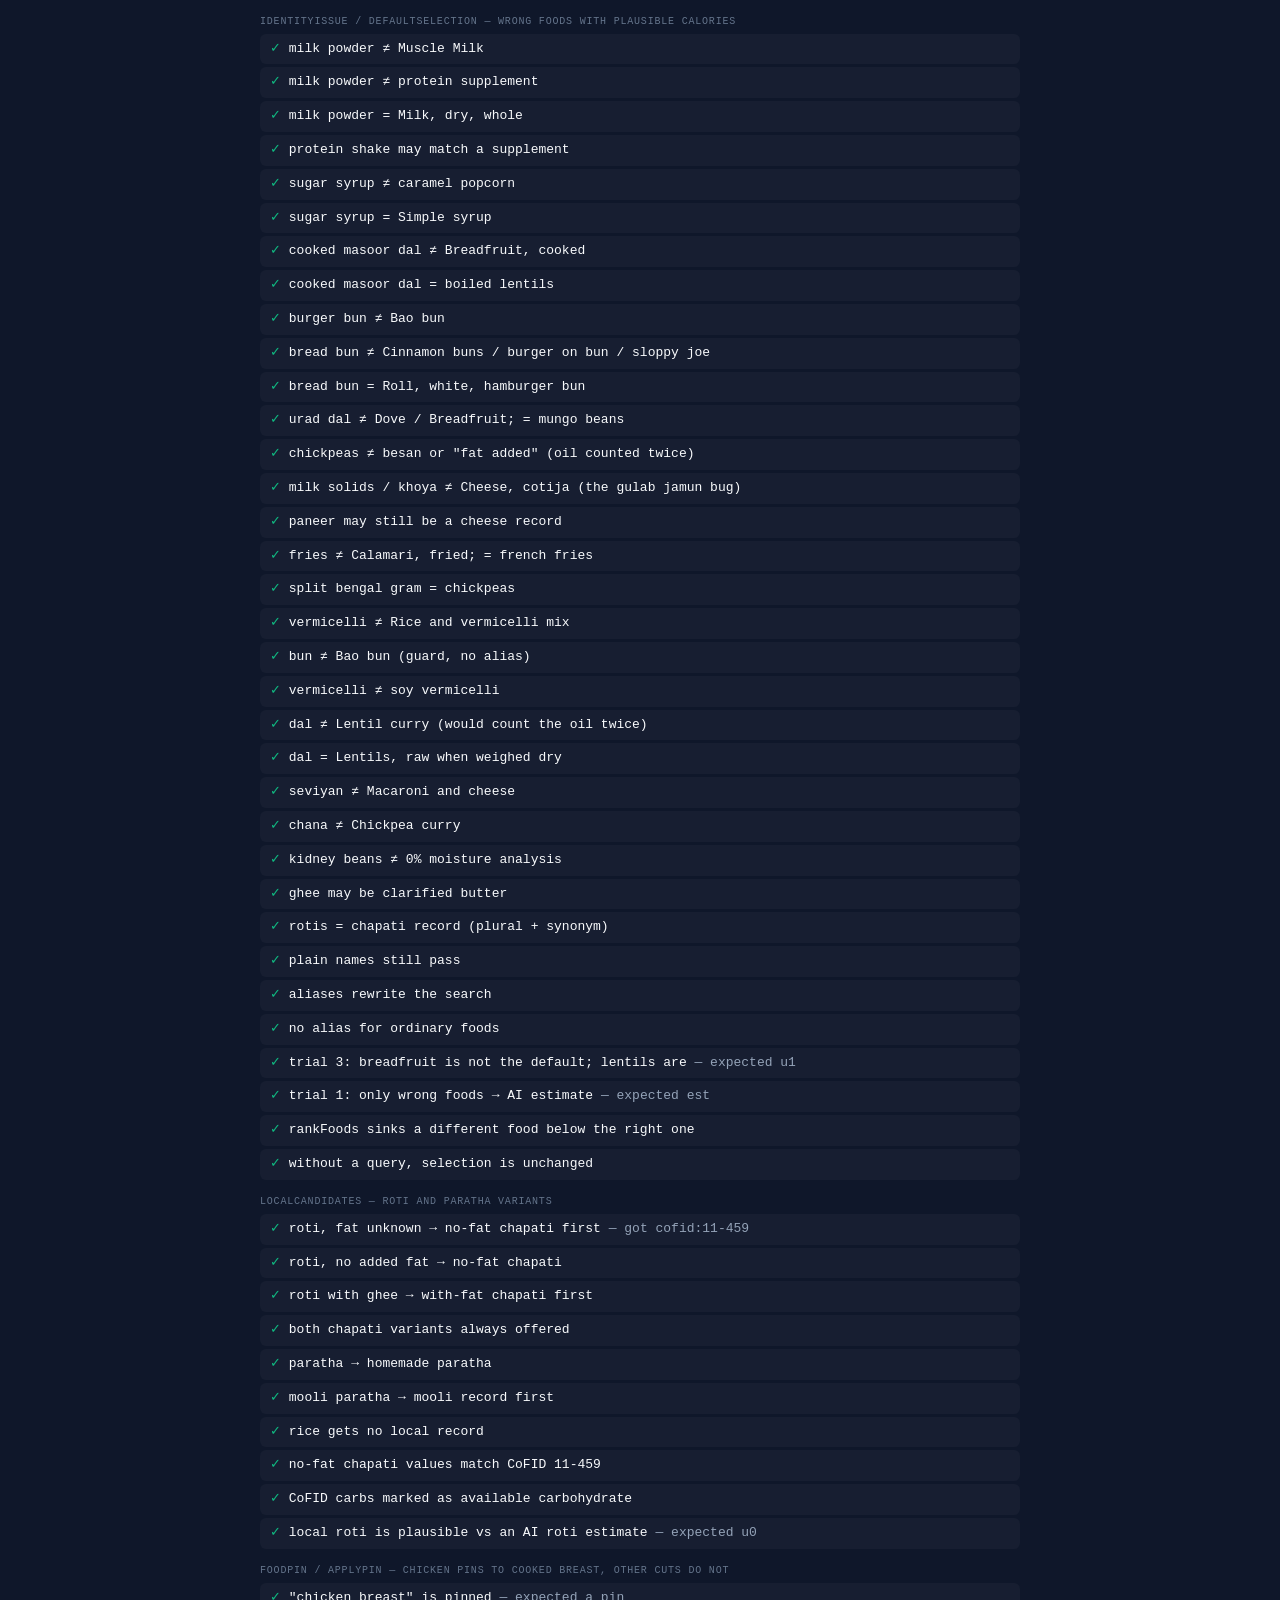
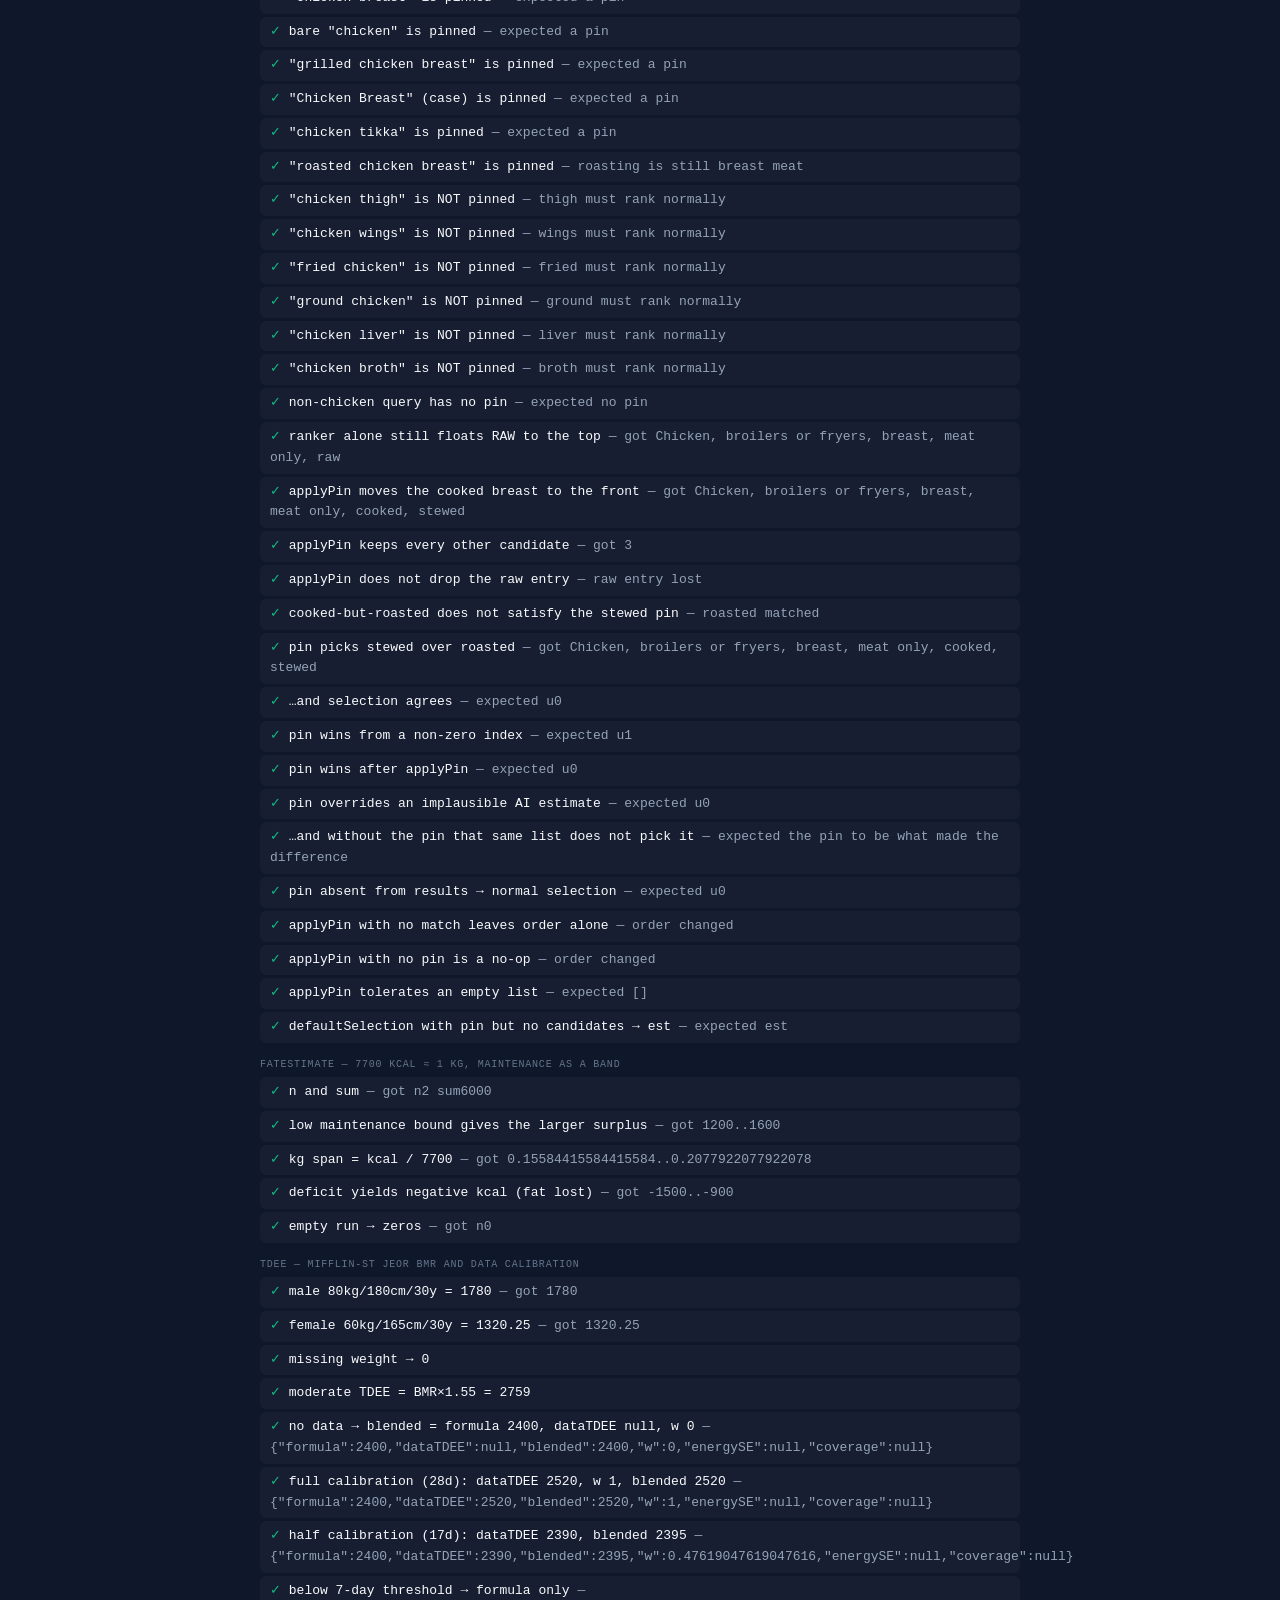
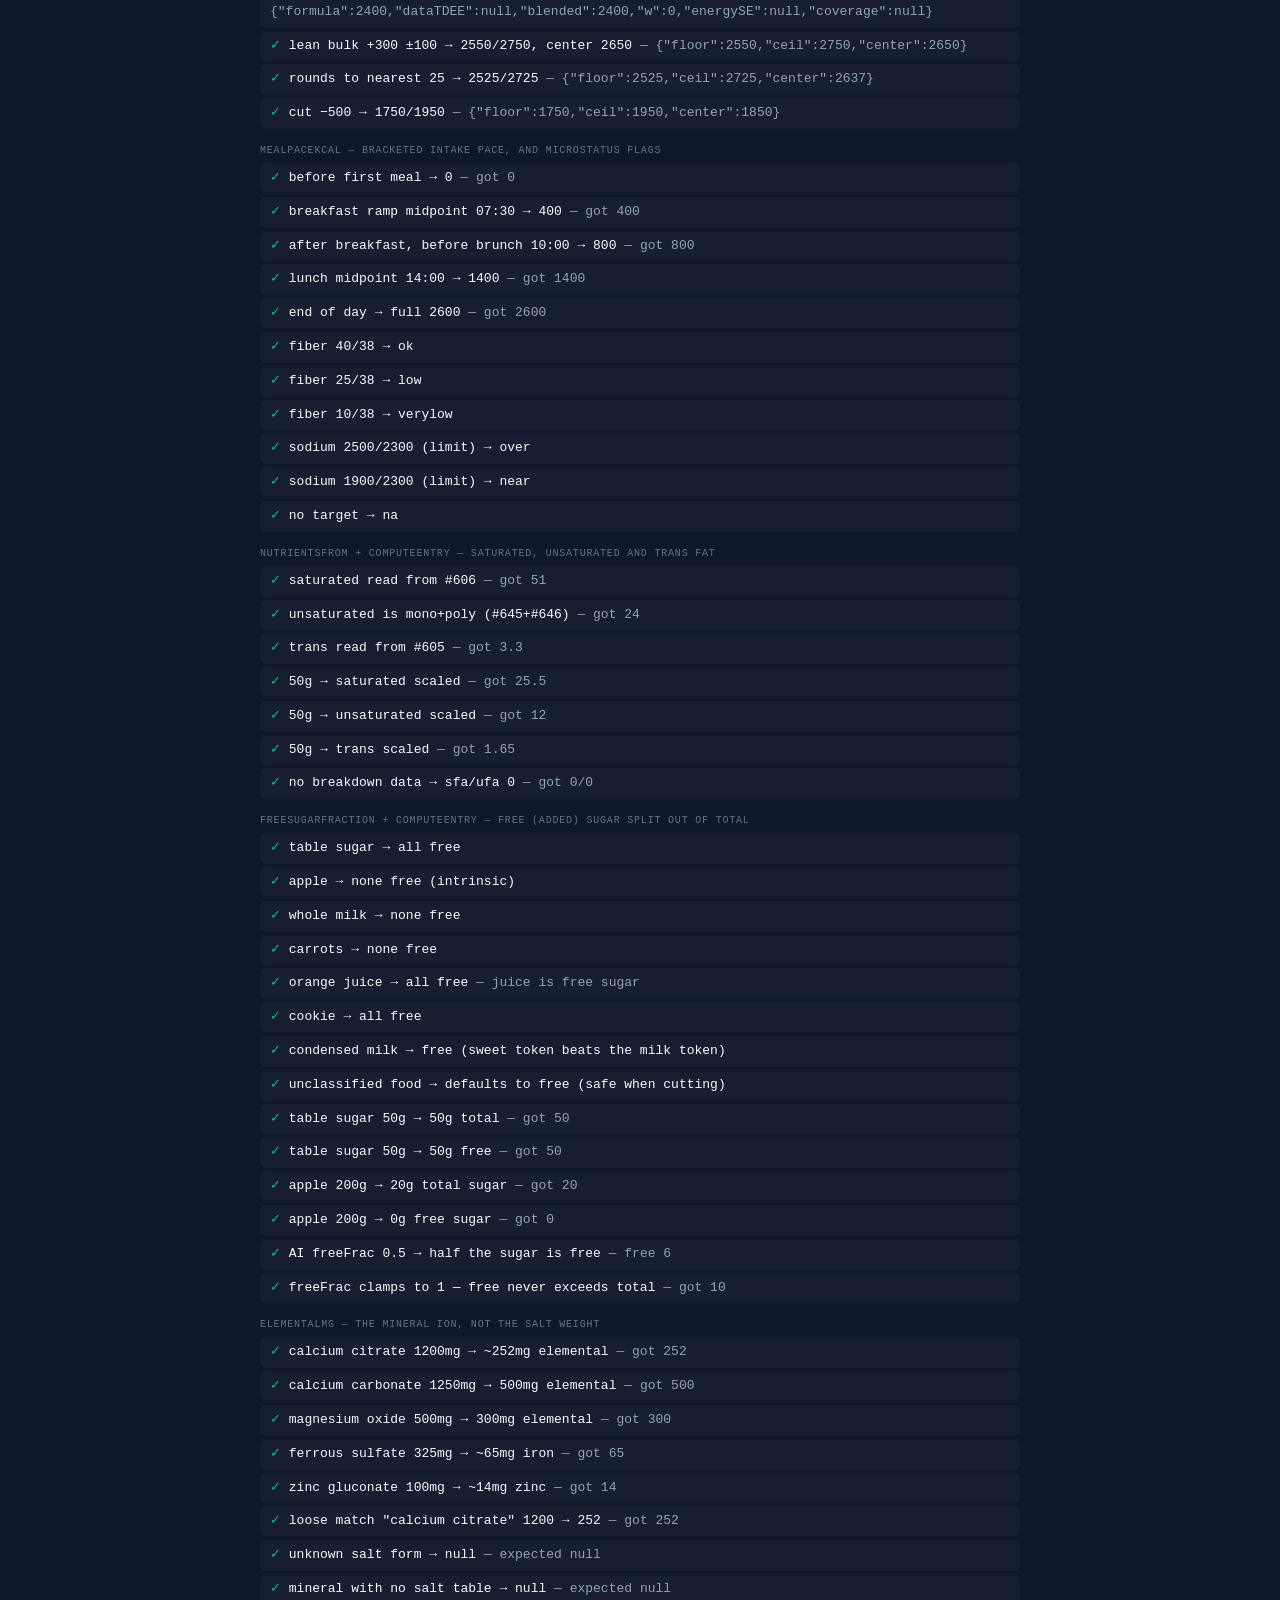
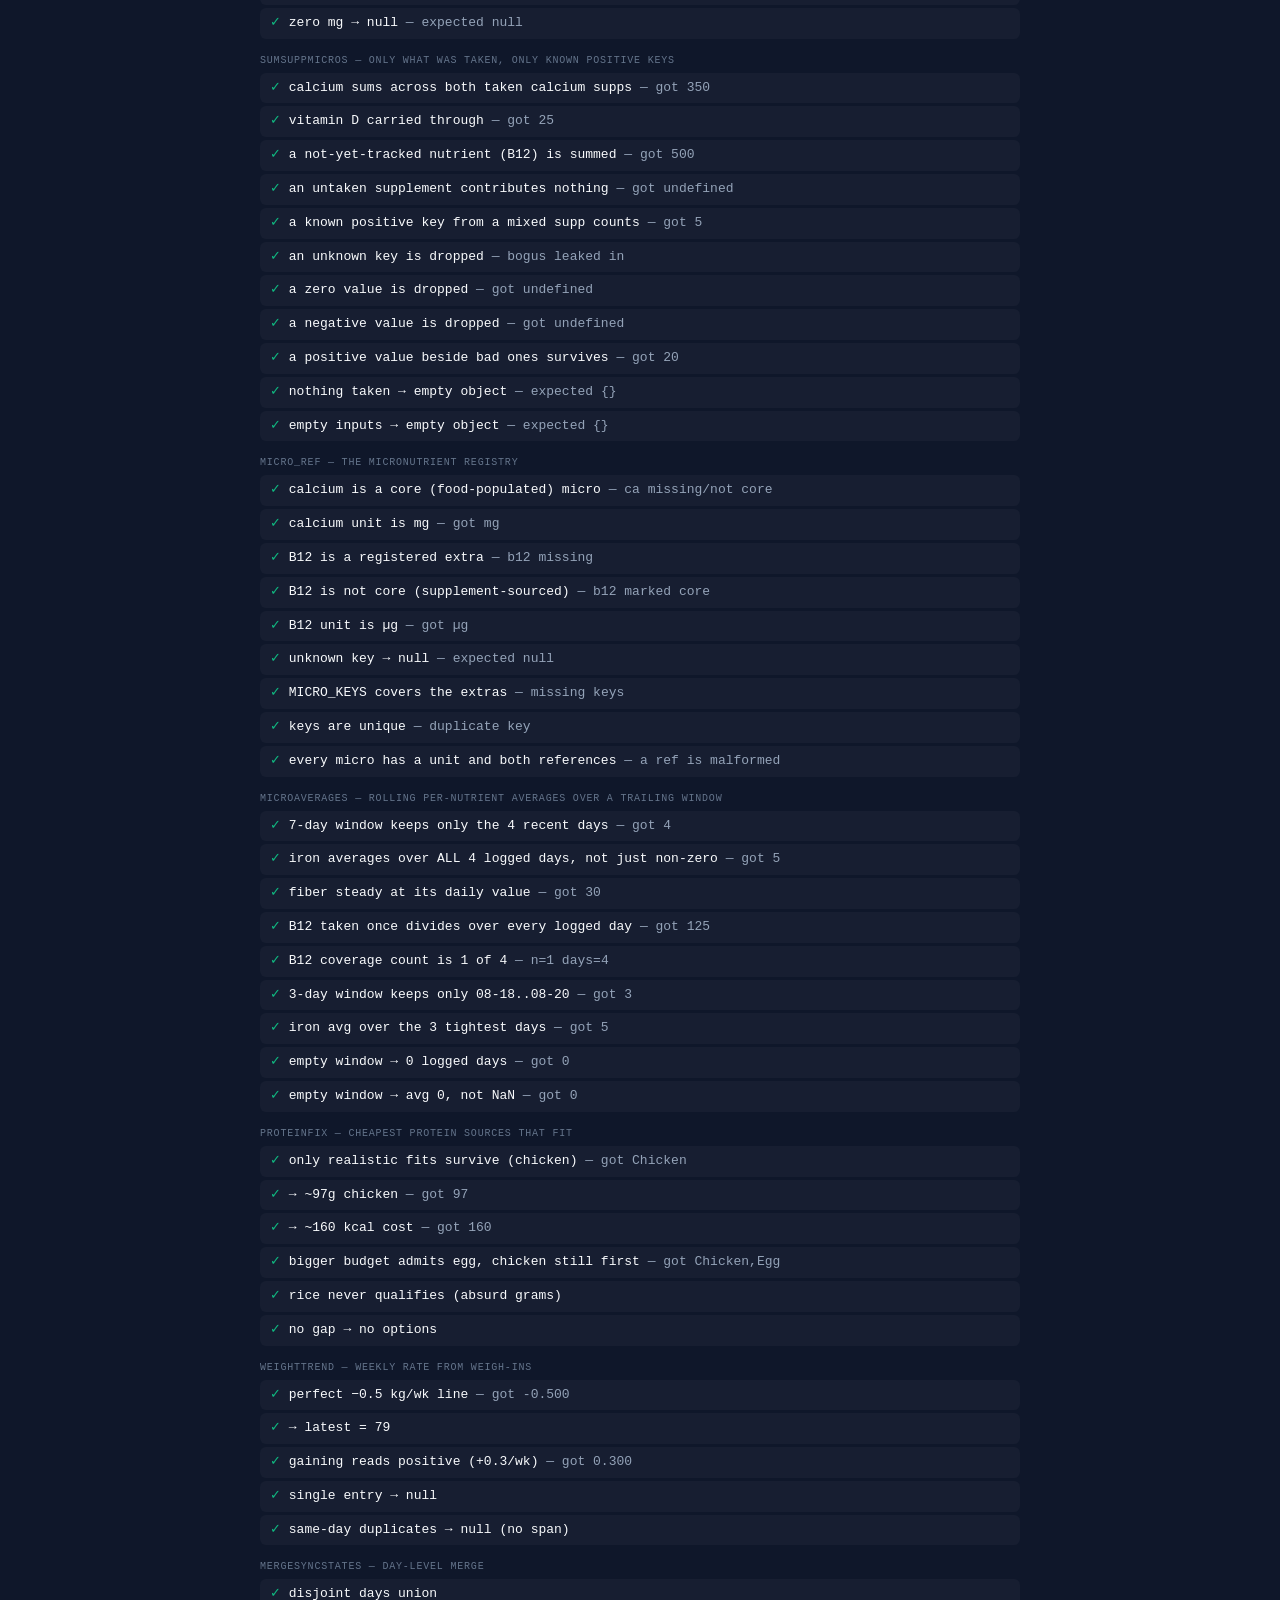
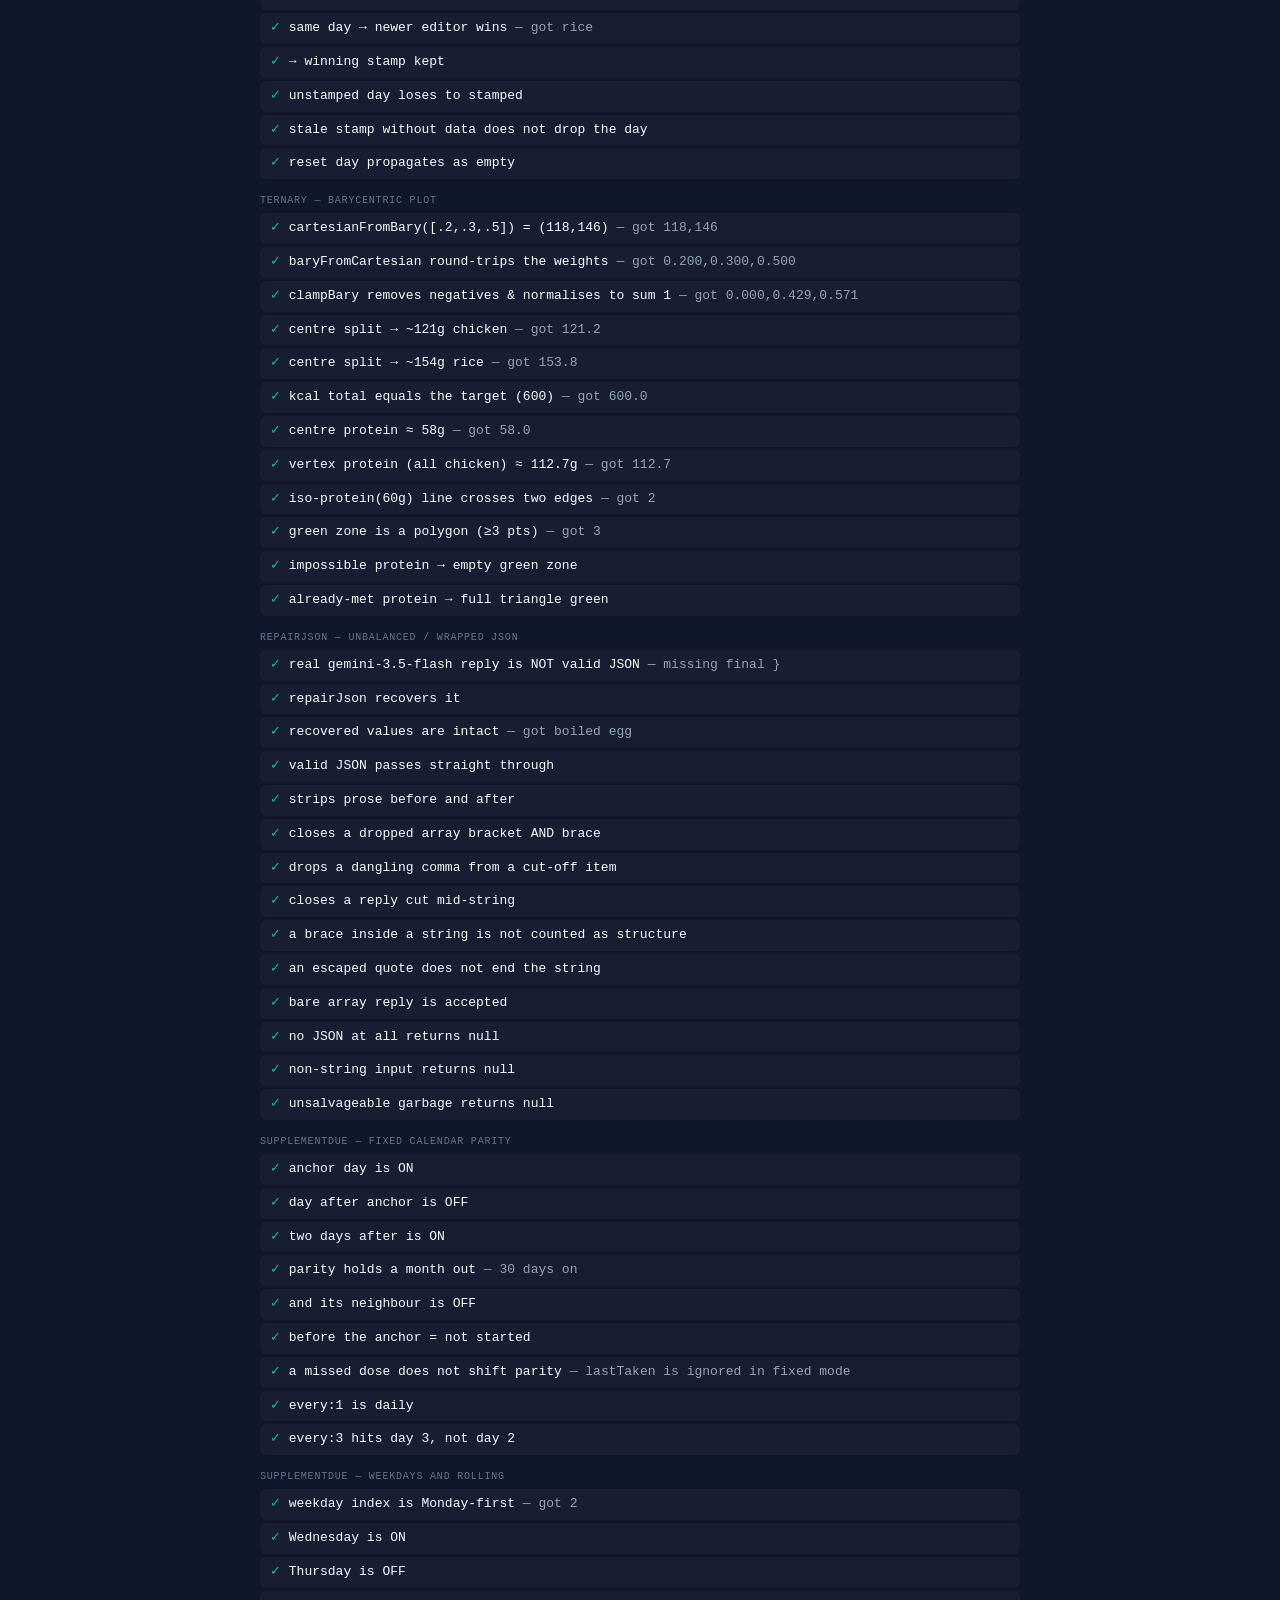
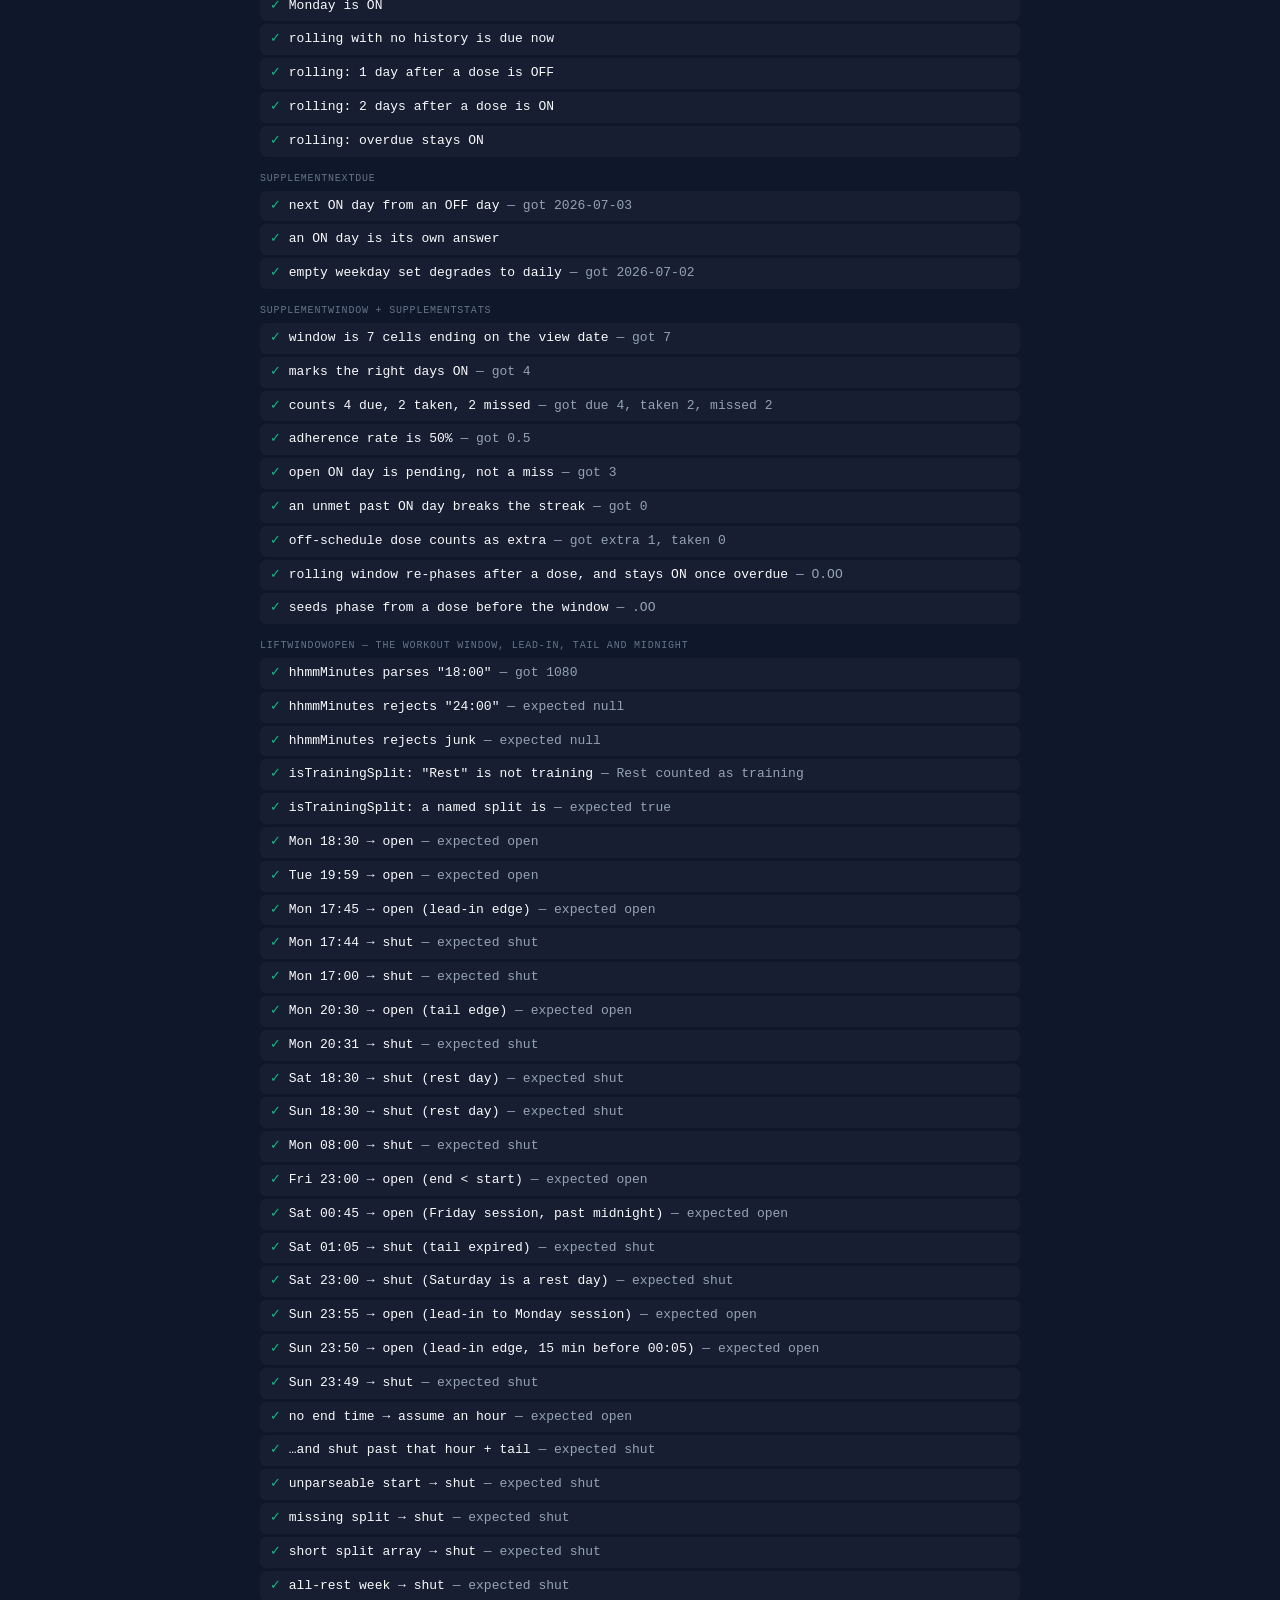
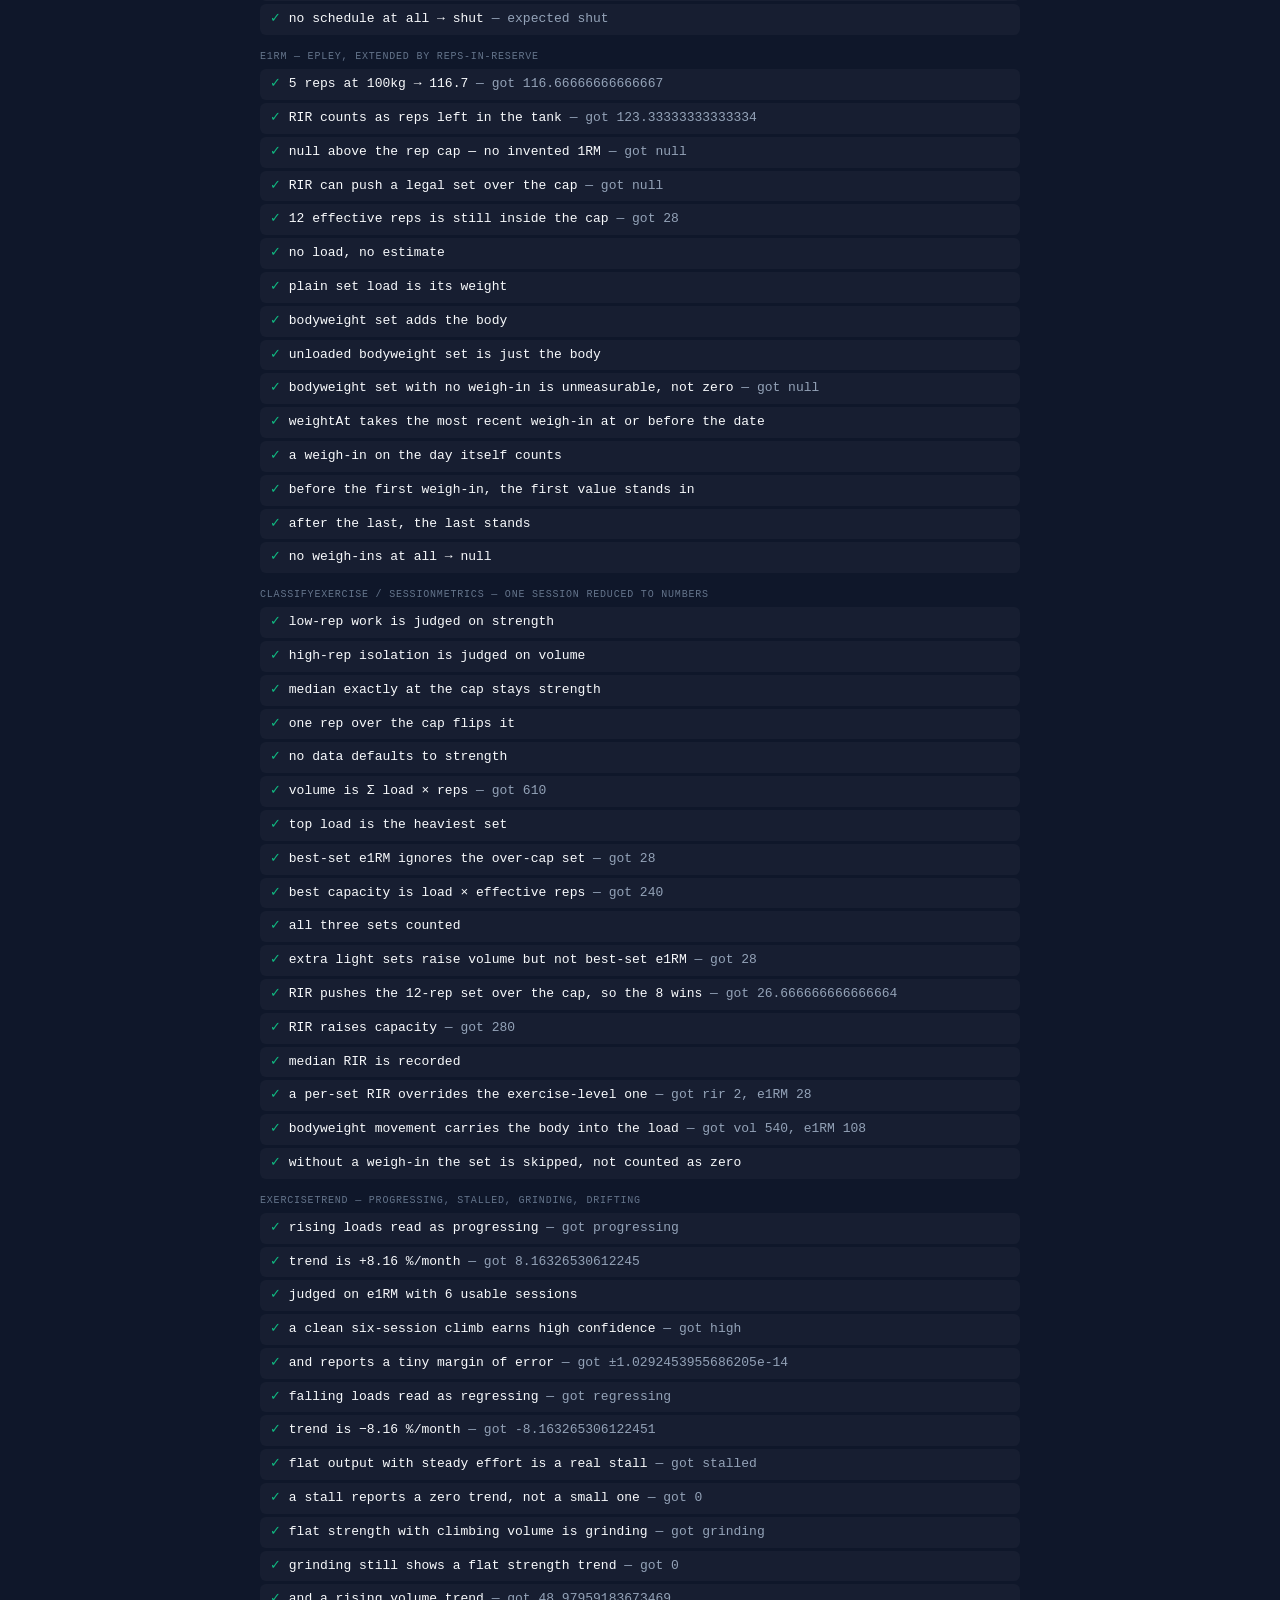
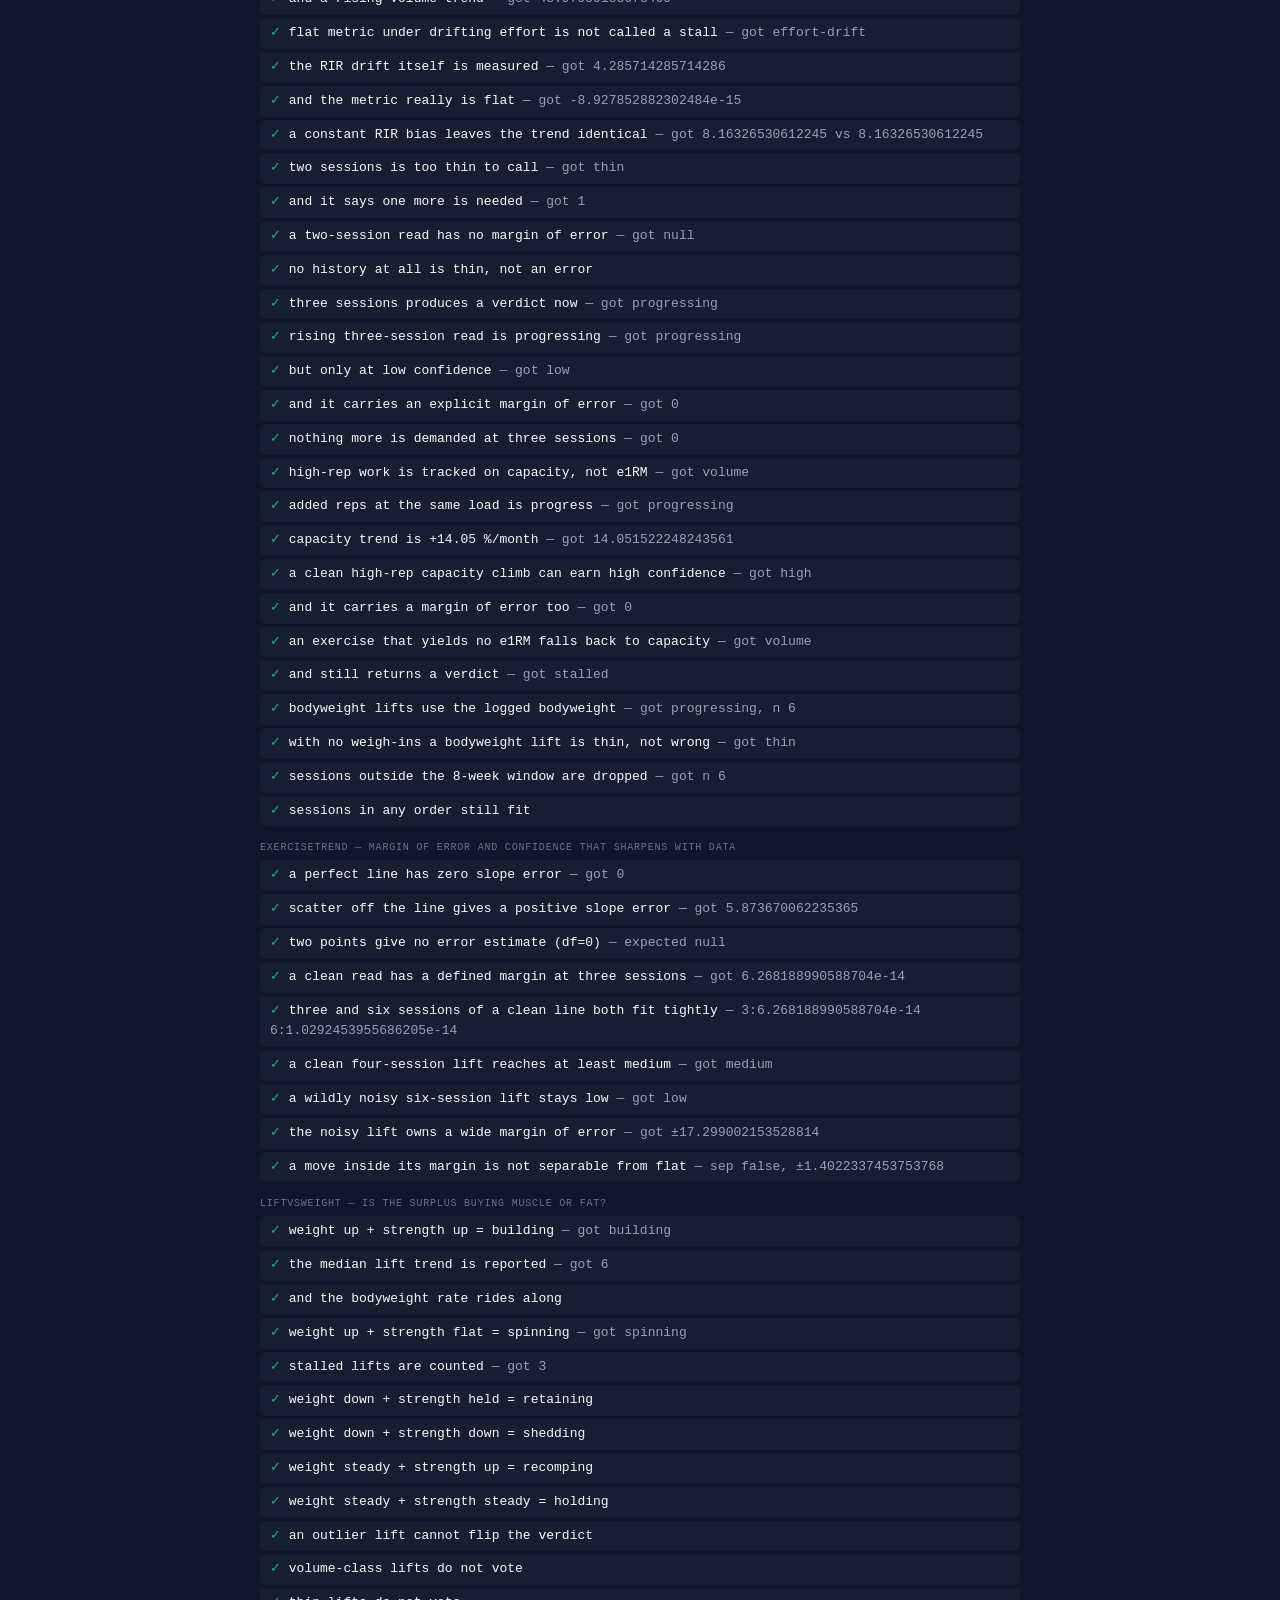
==== commit de81a742: "feat: group a day's entries into meals, with readable names (core, tested) LedgerCore.groupMeals joi" ====
--- a/tests.html
+++ b/tests.html
@@ -1940,6 +1940,85 @@
   check('frequency derives a personal baseline', f.expected!=null && f.current===1, JSON.stringify(f));
 })();
 
+// ---- meals: grouping, naming and short names for the Today screen ----
+group('groupMeals / mealRows — a day as meals, not ingredients');
+(function(){
+  const at = (h, m, s) => `2026-11-12T${String(h).padStart(2,'0')}:${String(m).padStart(2,'0')}:${String(s||0).padStart(2,'0')}.000Z`;
+  const e = (name, iso, extra) => Object.assign({ name, grams:100, kcal:100, p:5, c:10, f:2, source:'USDA', weighed:true, eatenAt:iso, at:iso, loggedAt:iso }, extra);
+
+  // 29 minutes apart joins, 31 does not, and the gap is measured from the PREVIOUS entry,
+  // so a slow lunch of several small gaps stays one meal.
+  const g1 = C.groupMeals([e('a', at(4,0)), e('b', at(4,29)), e('c', at(4,58)), e('d', at(5,27))]);
+  check('gap is measured from the previous entry, not the first', g1.length === 1 && g1[0].idx.length === 4, JSON.stringify(g1));
+  const g2 = C.groupMeals([e('a', at(4,0)), e('b', at(4,31))]);
+  check('31 minutes apart is two meals', g2.length === 2);
+  const g3 = C.groupMeals([e('a', at(4,0)), e('b', at(4,30))]);
+  check('exactly 30 minutes still joins', g3.length === 1);
+  check('empty ledger gives no meals', C.groupMeals([]).length === 0 && C.mealRows([]).length === 0);
+  check('indices point back into the ledger order', JSON.stringify(C.groupMeals([e('a', at(4,0)), e('b', at(9,0)), e('c', at(9,5))]).map(m => m.idx)) === '[[0],[1,2]]');
+
+  // The 12 Nov shape: 21 entries, UTC stamps, Pakistan is +5h.
+  const day = [
+    e('Bread, white', at(4,15), {kcal:347,p:10}), e('Milk, whole', at(4,15,56), {kcal:101,weighed:false}),
+    e('Sugar, NFS', at(4,16), {kcal:80}), e('Egg, yolk, raw, fresh', at(4,16,44), {kcal:193}),
+    e('Egg, white only, raw', at(4,16,44), {kcal:62}),
+    e('potato', at(9,37,46), {partOf:'aalu mattar gaajar', source:'AI est', weighed:false, kcal:123}),
+    e('Vegetable oil, NFS', at(9,37,46), {partOf:'aalu mattar gaajar', weighed:false, kcal:396}),
+    e('Chapati, made without fat (CoFID 11-459)', at(9,37,54), {kcal:121, source:'CoFID 2021'}),
+    e('Yogurt, plain, low fat', at(9,38,6), {kcal:252}),
+    e('vermicelli', at(15,5,39), {partOf:'vermicelli', source:'AI est', weighed:false, kcal:281}),
+    e('Milk, whole', at(15,5,39), {partOf:'vermicelli', weighed:false, kcal:27}),
+    e('Rice, white, cooked, as ingredient', at(16,11,57), {kcal:650}),
+    e('Chicken, broilers or fryers, breast, meat only, cooked, stewed', at(16,12,0), {kcal:257,p:50}),
+    e('Yogurt, plain, low fat', at(16,12,19), {kcal:41}),
+    e('Candy, hard', at(16,13,7), {kcal:59})
+  ];
+  const rows = C.mealRows(day, { tzOffsetMin:300, templates:[
+    { name:'Chicken and rice', items:[{name:'Rice, white, cooked, as ingredient'},{name:'Chicken, broilers or fryers, breast, meat only, cooked, stewed'},{name:'Yogurt, plain, low fat'}] }
+  ]});
+  check('15 entries across four sittings become four meals', rows.length === 4, rows.map(r => r.name + '@' + r.time).join(' | '));
+  check('times use Pakistan time, 24-hour', rows.map(r => r.time).join(',') === '09:15,14:37,20:05,21:11', rows.map(r => r.time).join(','));
+  check('a mixed meal is named by the hour of its start', rows[0].name === 'Breakfast' && rows[1].name === 'Lunch', rows[0].name + '/' + rows[1].name);
+  check('a meal of one dish alone takes the dish name', rows[2].kind === 'dish' && rows[2].name === 'Vermicelli', rows[2].name);
+  check('saved usual wins over the hour and is tagged', rows[3].name === 'Chicken and rice' && rows[3].usual && rows[3].kind === 'usual', JSON.stringify(rows[3]));
+  check('the usual still matches with a sweet on the side (>= 70% of kcal)', rows[3].idx.length === 4);
+  check('totals sum kcal and protein', Math.round(rows[0].kcal) === 783 && Math.round(rows[3].p) >= 50, rows[0].kcal + '/' + rows[3].p);
+  check('AI-estimated or unweighed dish carries the estimate tag', rows[1].estimate && rows[2].estimate && !rows[0].estimate, rows.map(r => r.estimate).join());
+  check('summary uses the dish name and short food names', rows[1].summary === 'aalu mattar gaajar, chapati, low fat yogurt', rows[1].summary);
+  check('summary shortens database names', rows[3].summary === 'white rice, chicken breast, low fat yogurt, hard candy', rows[3].summary);
+
+  const one = C.mealRows([e('x', at(9,0), {partOf:'Biryani'}), e('y', at(9,1), {partOf:'biryani'})]);
+  check('exactly one dish alone: dish name, whatever the case', one.length === 1 && one[0].name === 'Biryani' && one[0].kind === 'dish', JSON.stringify(one[0]));
+  const notUsual = C.mealRows([e('Rice', at(9,0), {kcal:100}), e('Cake', at(9,1), {kcal:900})], {templates:[{name:'Rice only', items:[{name:'Rice'}]}]});
+  check('a usual covering under 70% of the meal does not match', !notUsual[0].usual && notUsual[0].name === 'Lunch', JSON.stringify(notUsual[0]));
+  check('the largest matching usual wins', C.mealRows([e('A', at(9,0)), e('B', at(9,1))], {templates:[{name:'small', items:[{name:'A'}]},{name:'big', items:[{name:'A'},{name:'B'}]}]})[0].name === 'big');
+  check('hour labels', [[5,'Breakfast'],[10,'Breakfast'],[11,'Lunch'],[15,'Lunch'],[16,'Snack'],[18,'Snack'],[19,'Dinner'],[22,'Dinner'],[23,'Late meal'],[2,'Late meal']].every(([h,n]) => C.mealTimeLabel(h*60+30) === n));
+  const late = C.mealRows([e('x', at(19,30))], {tzOffsetMin:300});
+  check('19:30 UTC is half past midnight in Pakistan, a late meal on the same ledger day', late[0].time === '00:30' && late[0].name === 'Late meal', late[0].time + ' ' + late[0].name);
+
+  // Back-filled days carry no eaten time, only a loggedAt of when you typed it in.
+  const bare = n => ({ name:n, grams:100, kcal:100, p:5, c:1, f:1, source:'USDA', weighed:true, loggedAt:at(8,0) });
+  const nt = C.mealRows([bare('Rice, white'), bare('Egg, whole, raw'), Object.assign(bare('dal'), {partOf:'dal chawal'}), Object.assign(bare('rice'), {partOf:'dal chawal'})]);
+  check('untimed entries are not given an invented time', nt.every(r => r.time === '' && r.minutes === null));
+  check('untimed entries stay apart unless they share a dish', nt.length === 3 && nt[2].idx.length === 2 && nt[2].name === 'Dal chawal', nt.map(r => r.name).join('|'));
+  check('an untimed single food is named after the food', nt[0].name === 'White rice', nt[0].name);
+})();
+
+group('shortFoodName — database names to readable ones');
+(function(){
+  const cases = [
+    ['Chicken, broilers or fryers, breast, meat only, cooked, stewed', 'Chicken breast'],
+    ['Egg, yolk, raw, fresh', 'Egg yolk'], ['Egg, white only, raw', 'Egg white'],
+    ['Rice, white, cooked, as ingredient', 'White rice'], ['Yogurt, plain, low fat', 'Low fat yogurt'],
+    ['Milk, whole', 'Milk'], ['Sugar, NFS', 'Sugar'], ['Vegetable oil, NFS', 'Vegetable oil'],
+    ['Nuts, pistachio nuts, raw', 'Pistachio nuts'], ['Chocolate, dark, 60-69% cacao solids', 'Dark chocolate'],
+    ['Candy, hard', 'Hard candy'], ['Carrots, raw', 'Carrots'], ['Bread, white', 'White bread'],
+    ['Chapati, made without fat (CoFID 11-459)', 'Chapati'], ['potato', 'potato'], ['', '']
+  ];
+  cases.forEach(([a, b]) => check(`"${a}" -> "${b}"`, C.shortFoodName(a) === b, C.shortFoodName(a)));
+  check('non-string input does not throw', C.shortFoodName(null) === '' && C.shortFoodName(undefined) === '');
+})();
+
 // ---- summary ----
 const sum = document.getElementById('summary');
 sum.className = failed === 0 ? 'allpass' : 'anyfail';
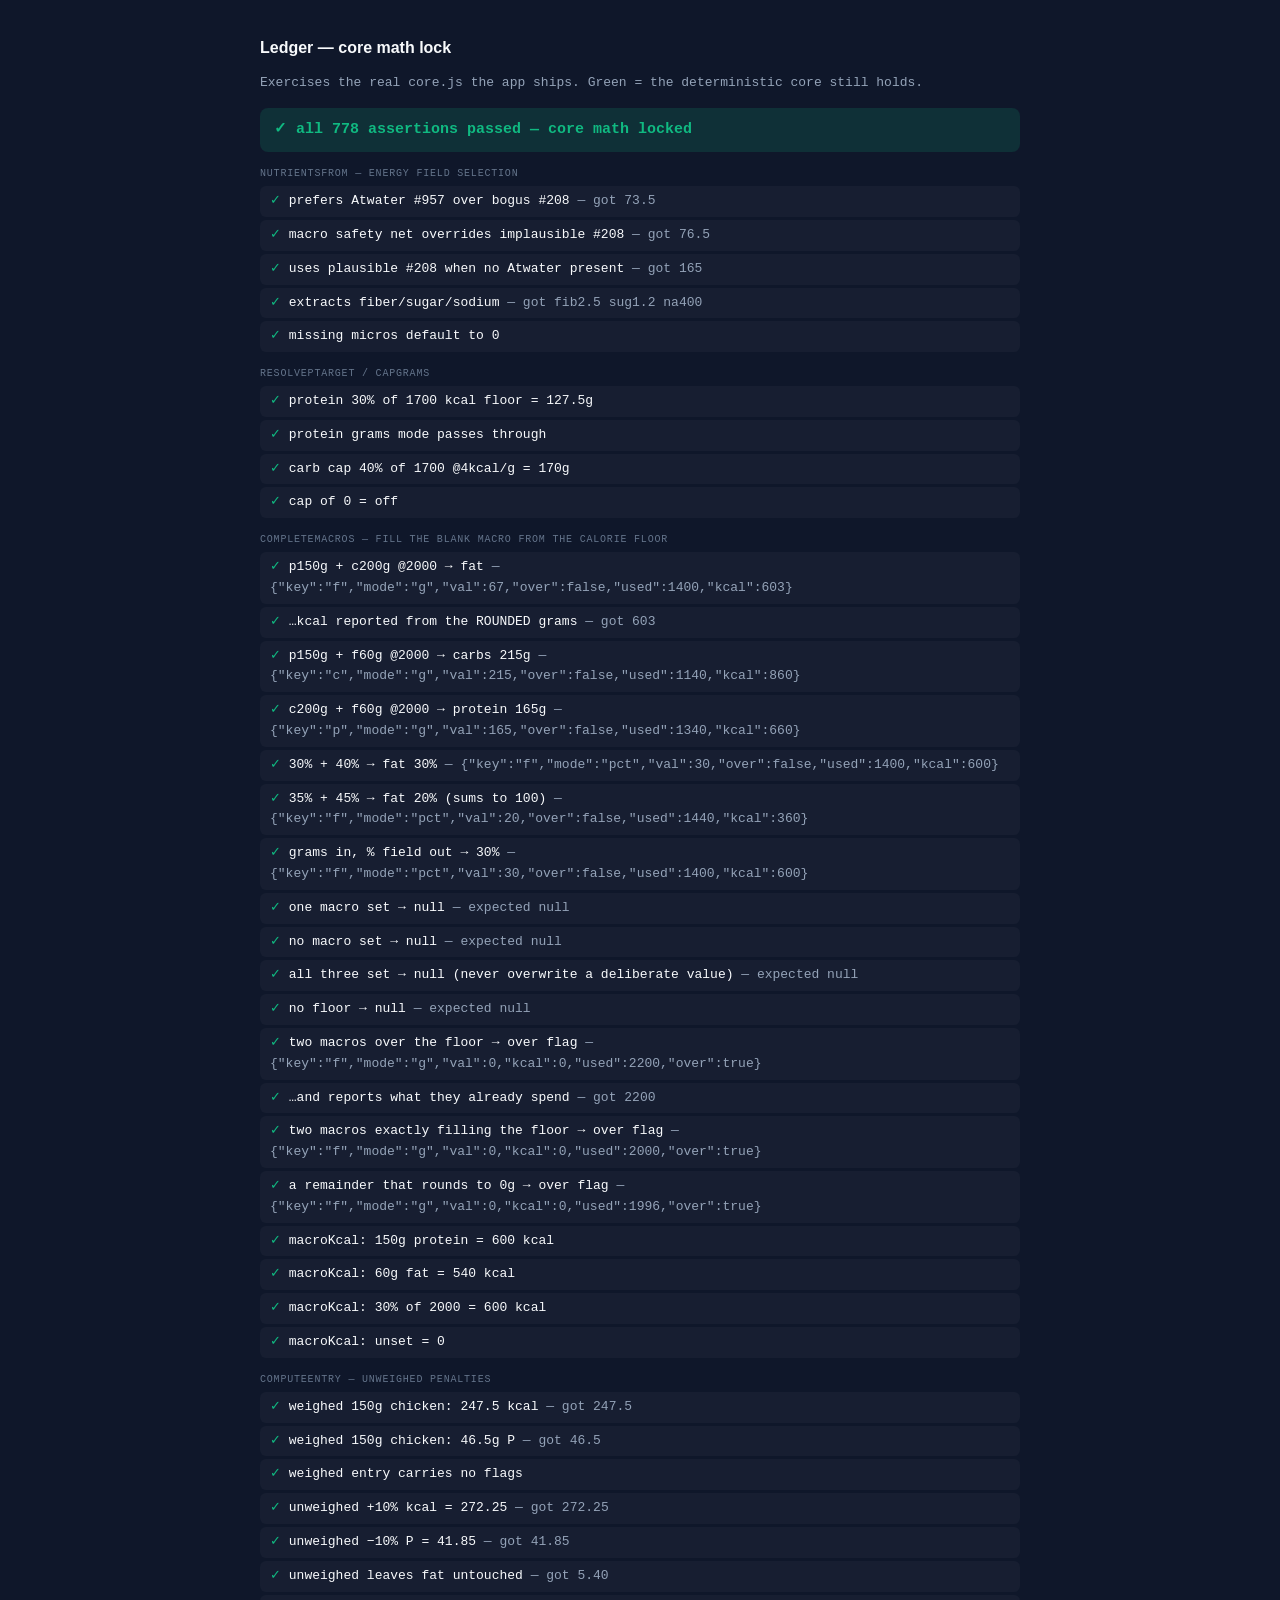
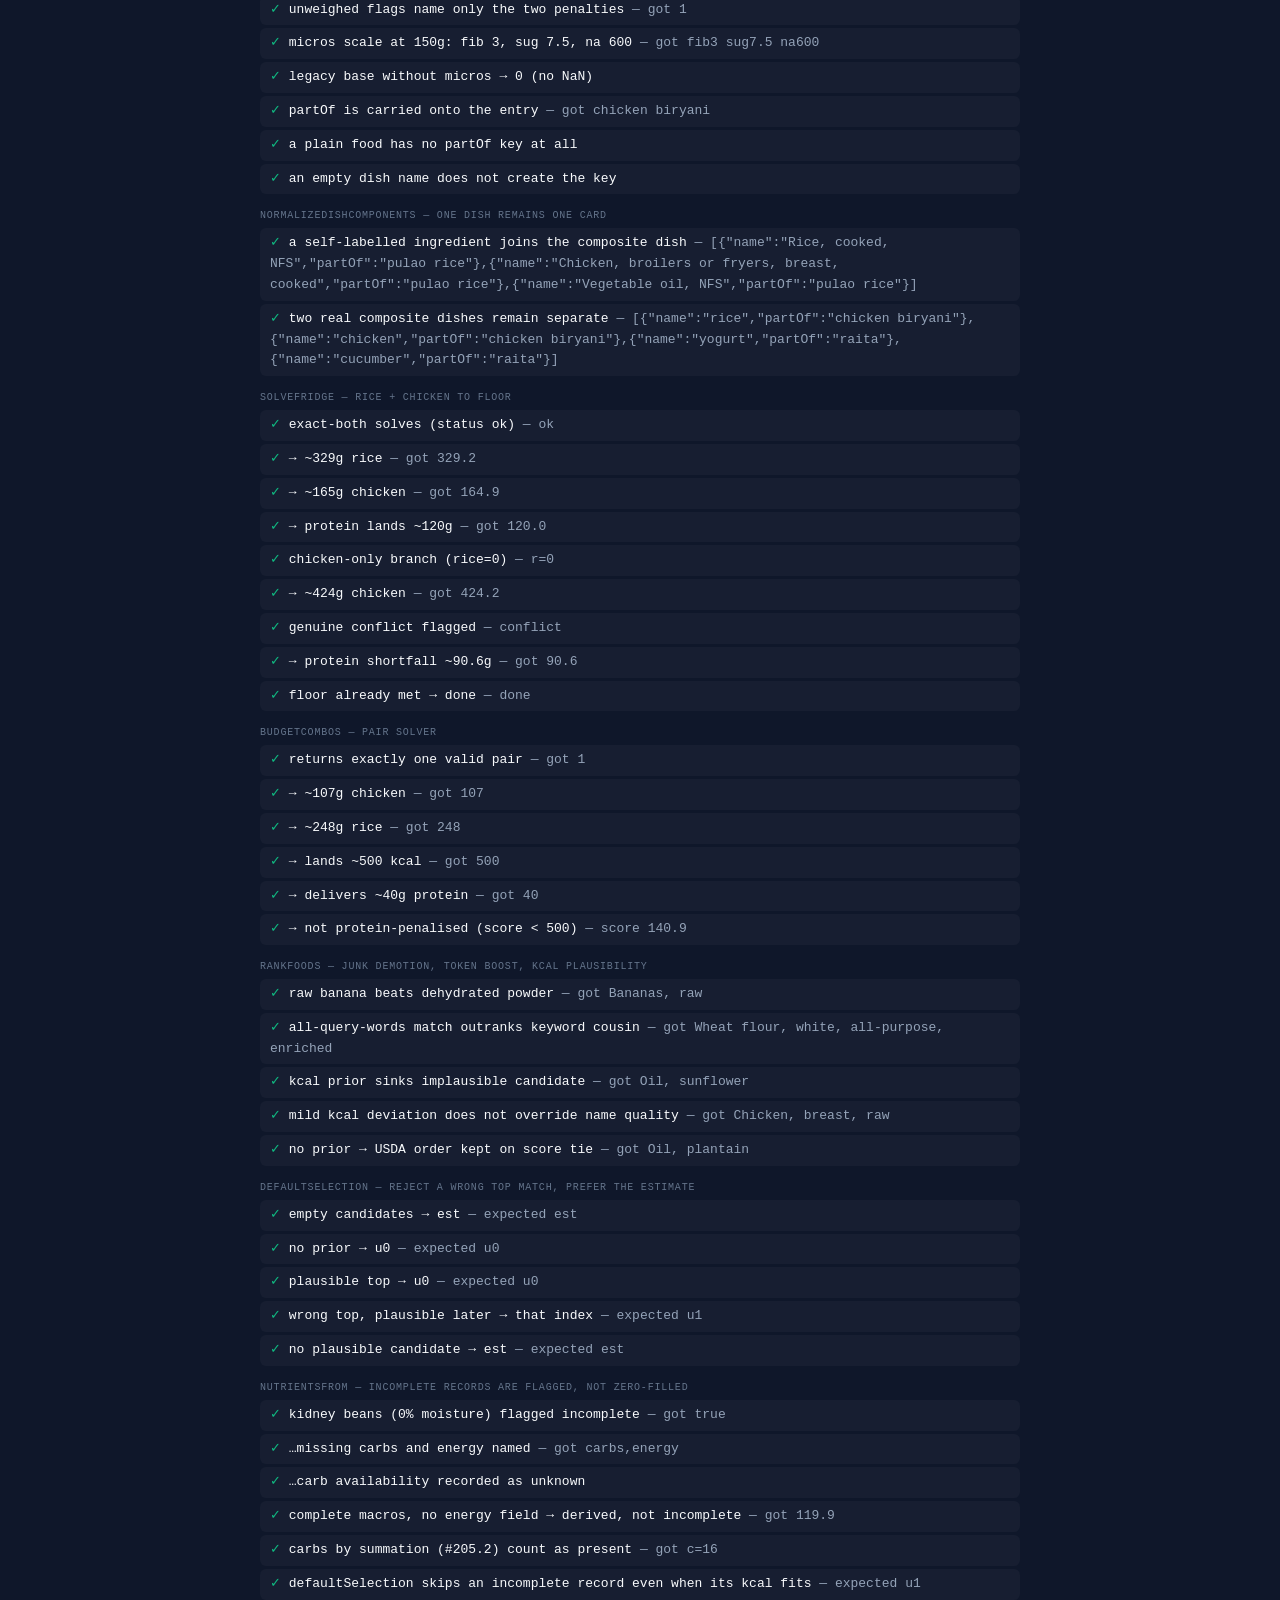
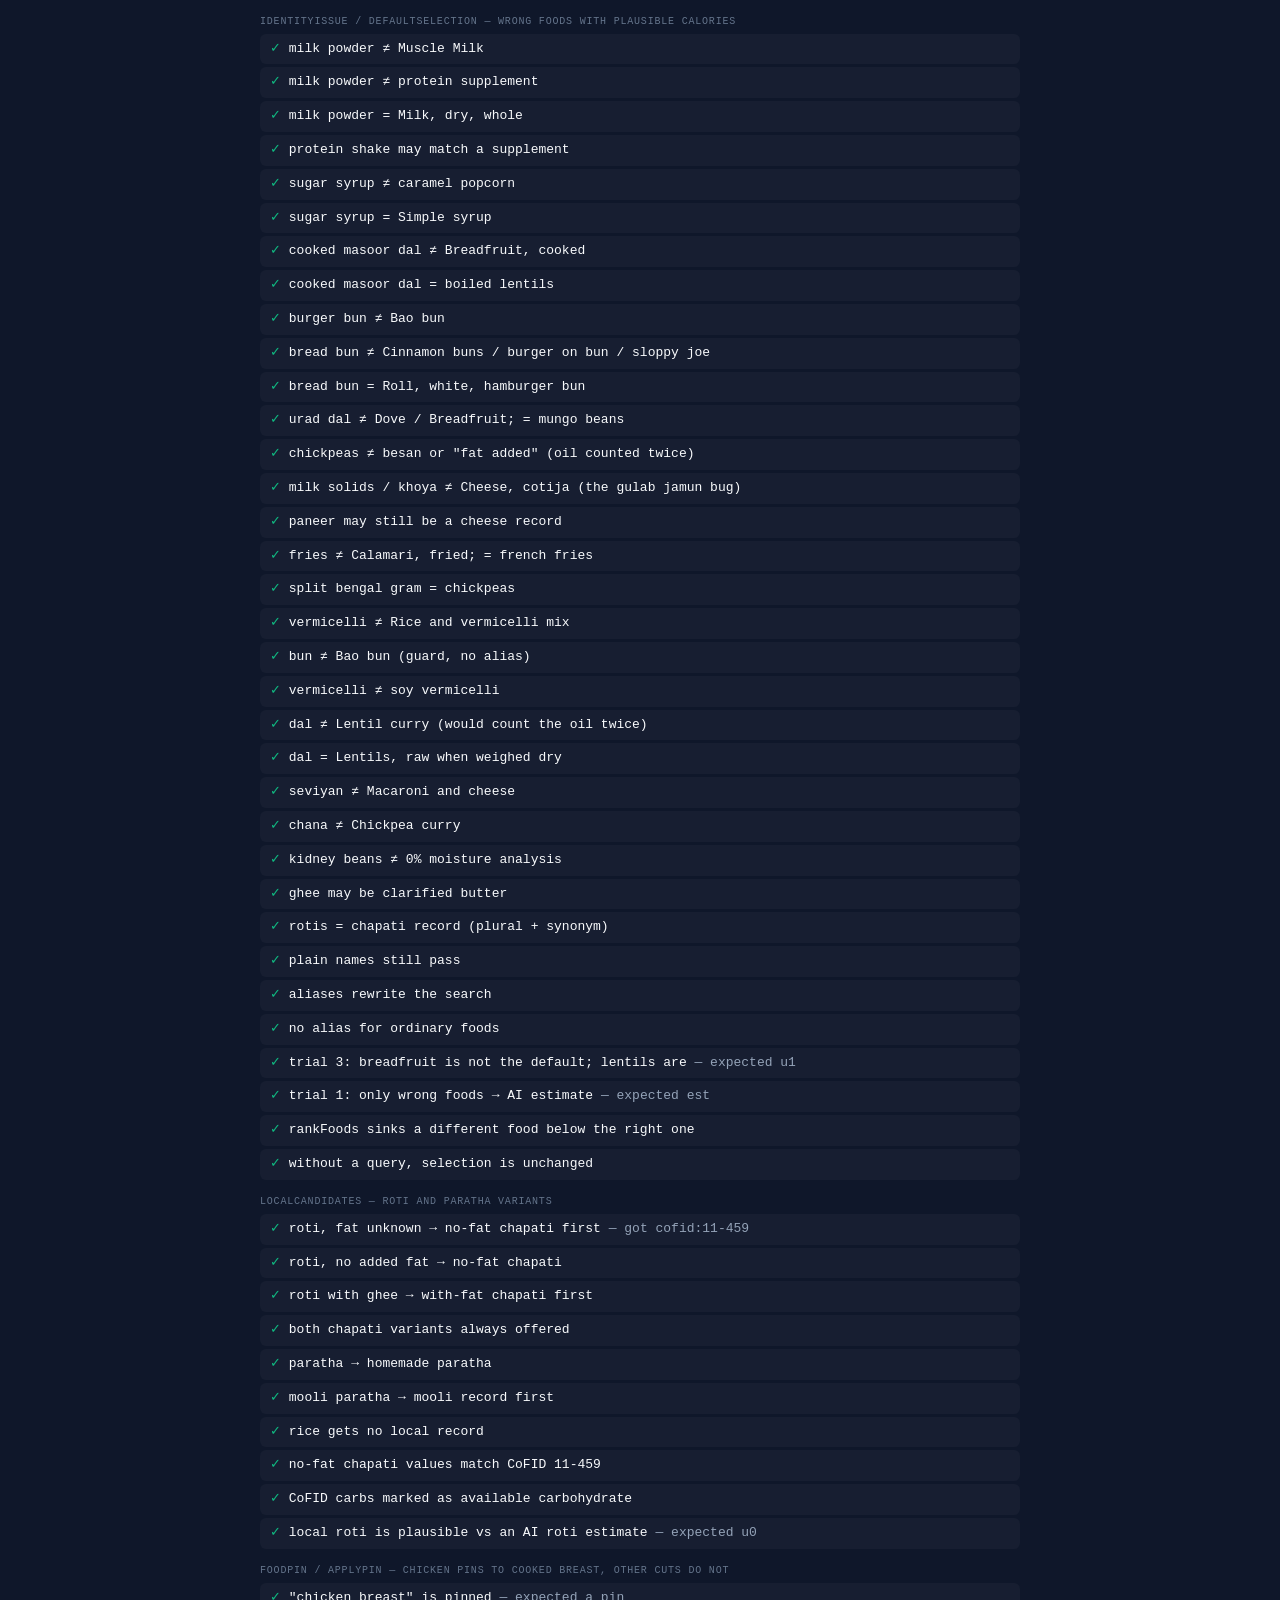
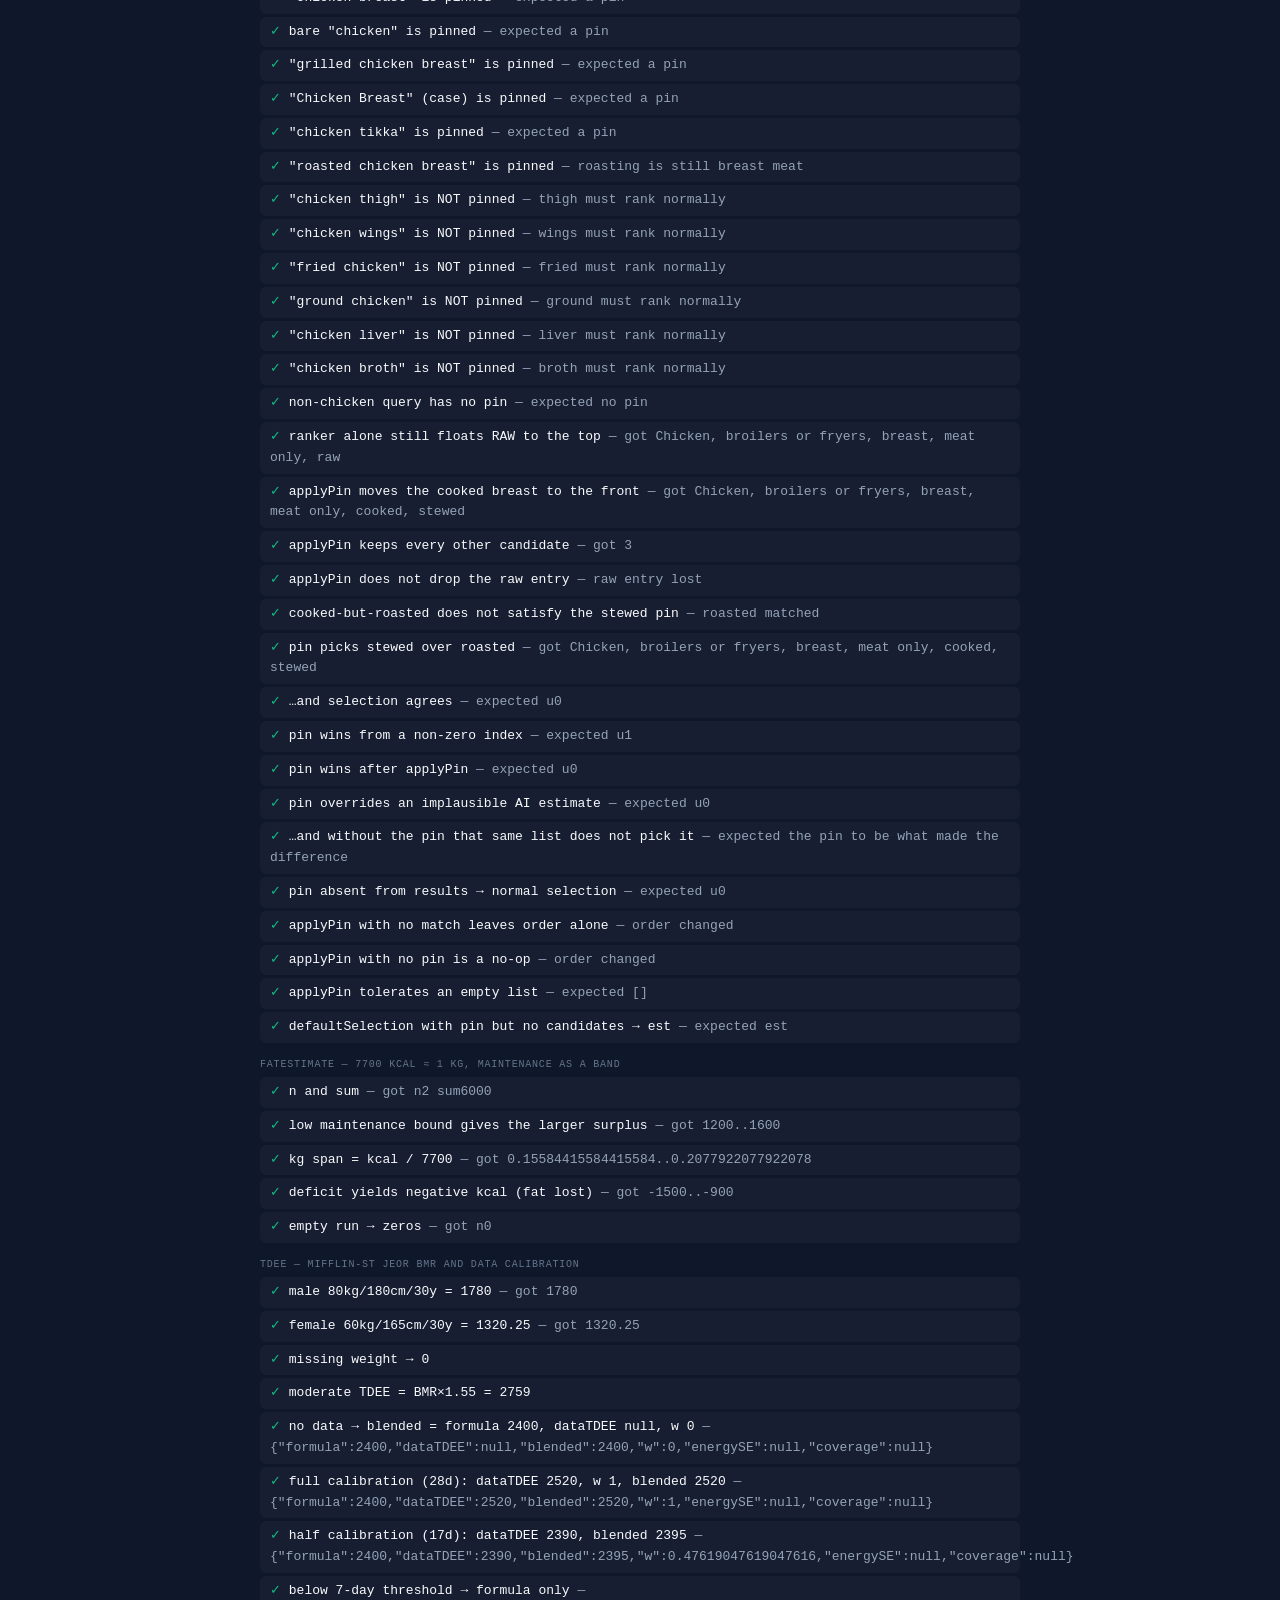
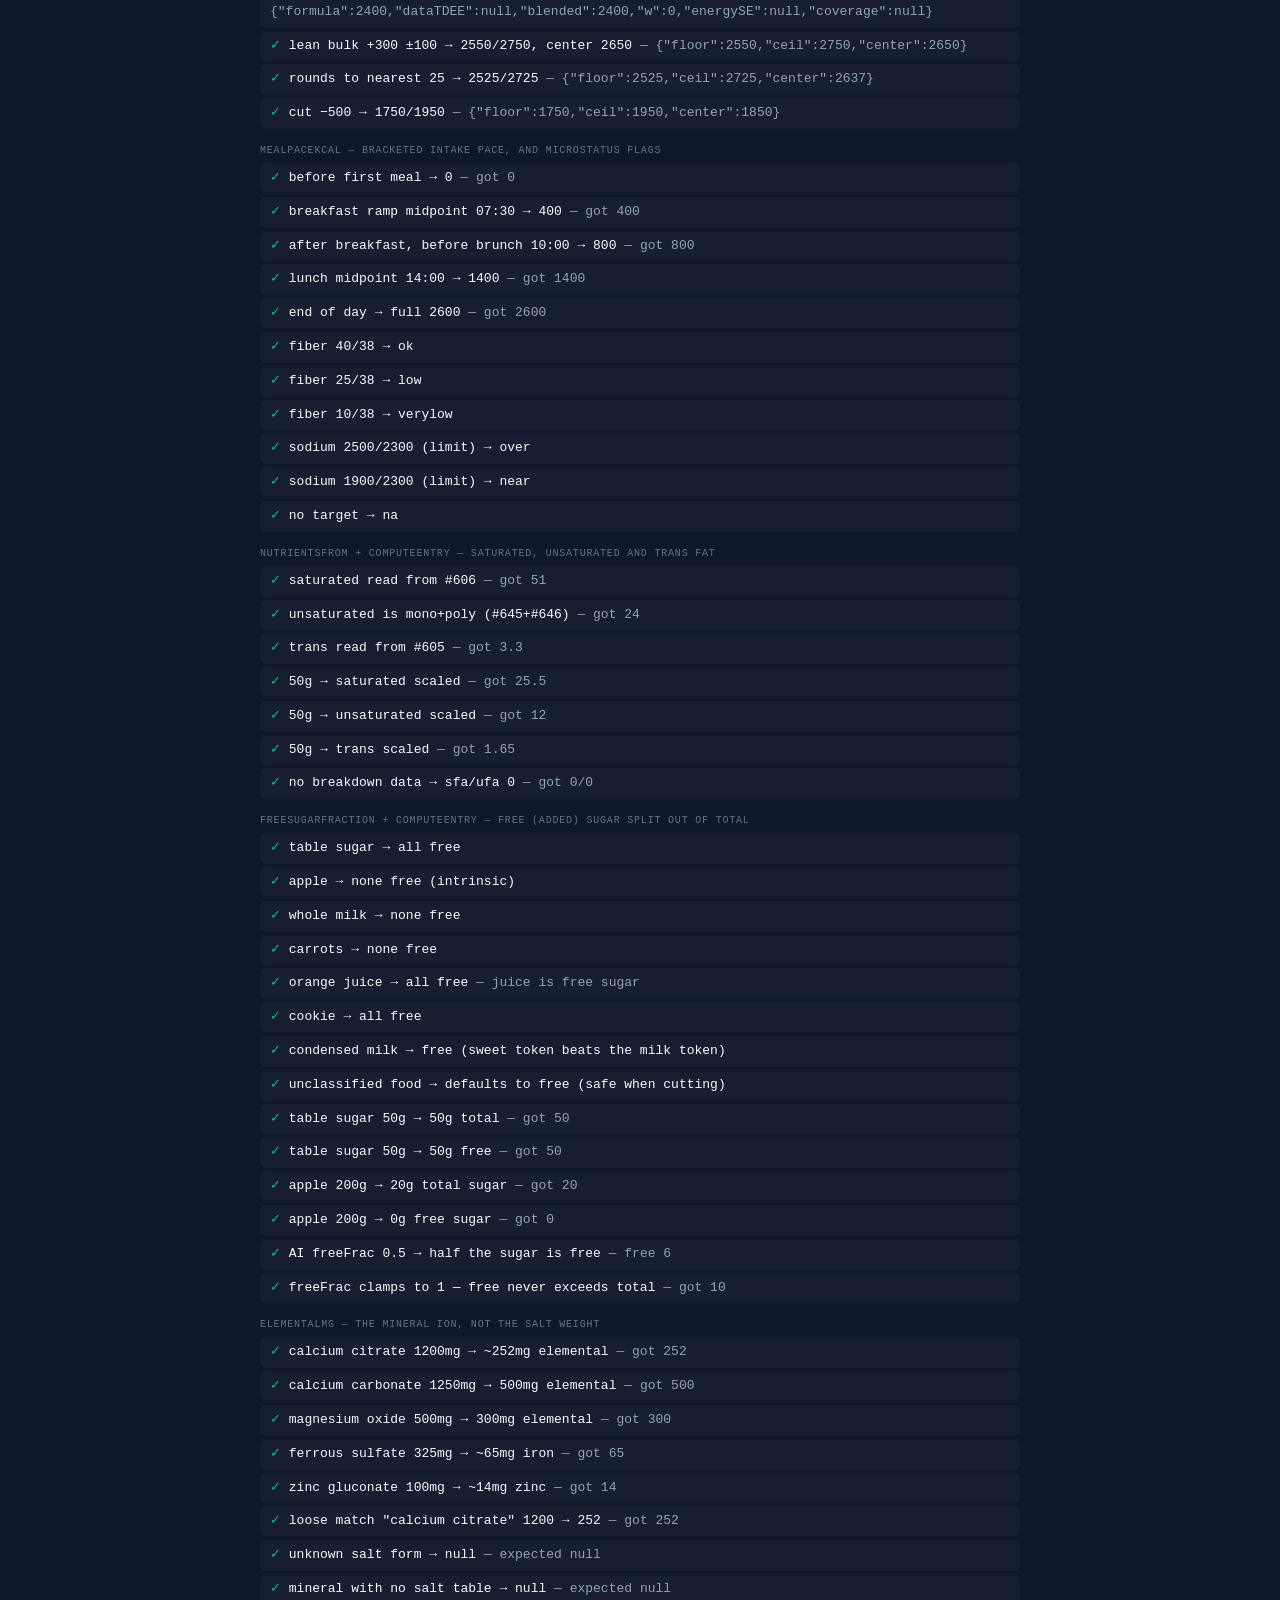
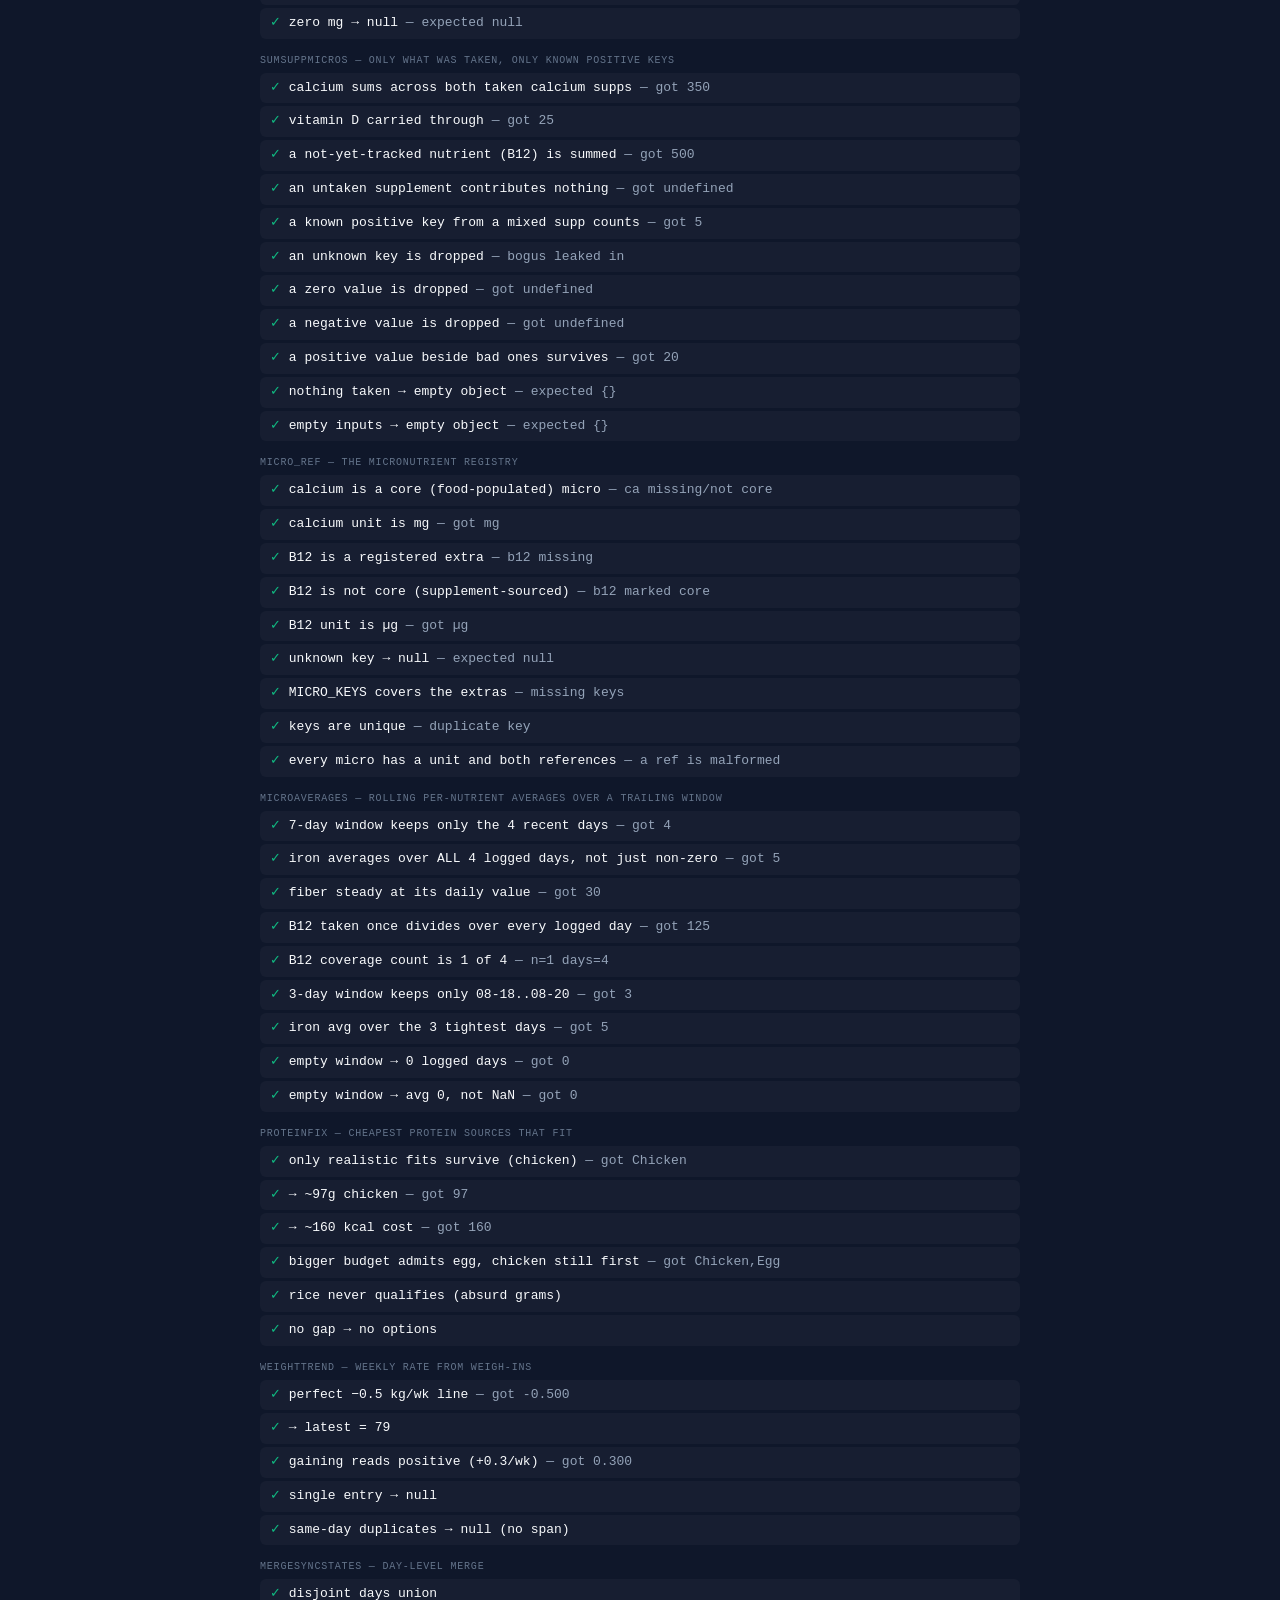
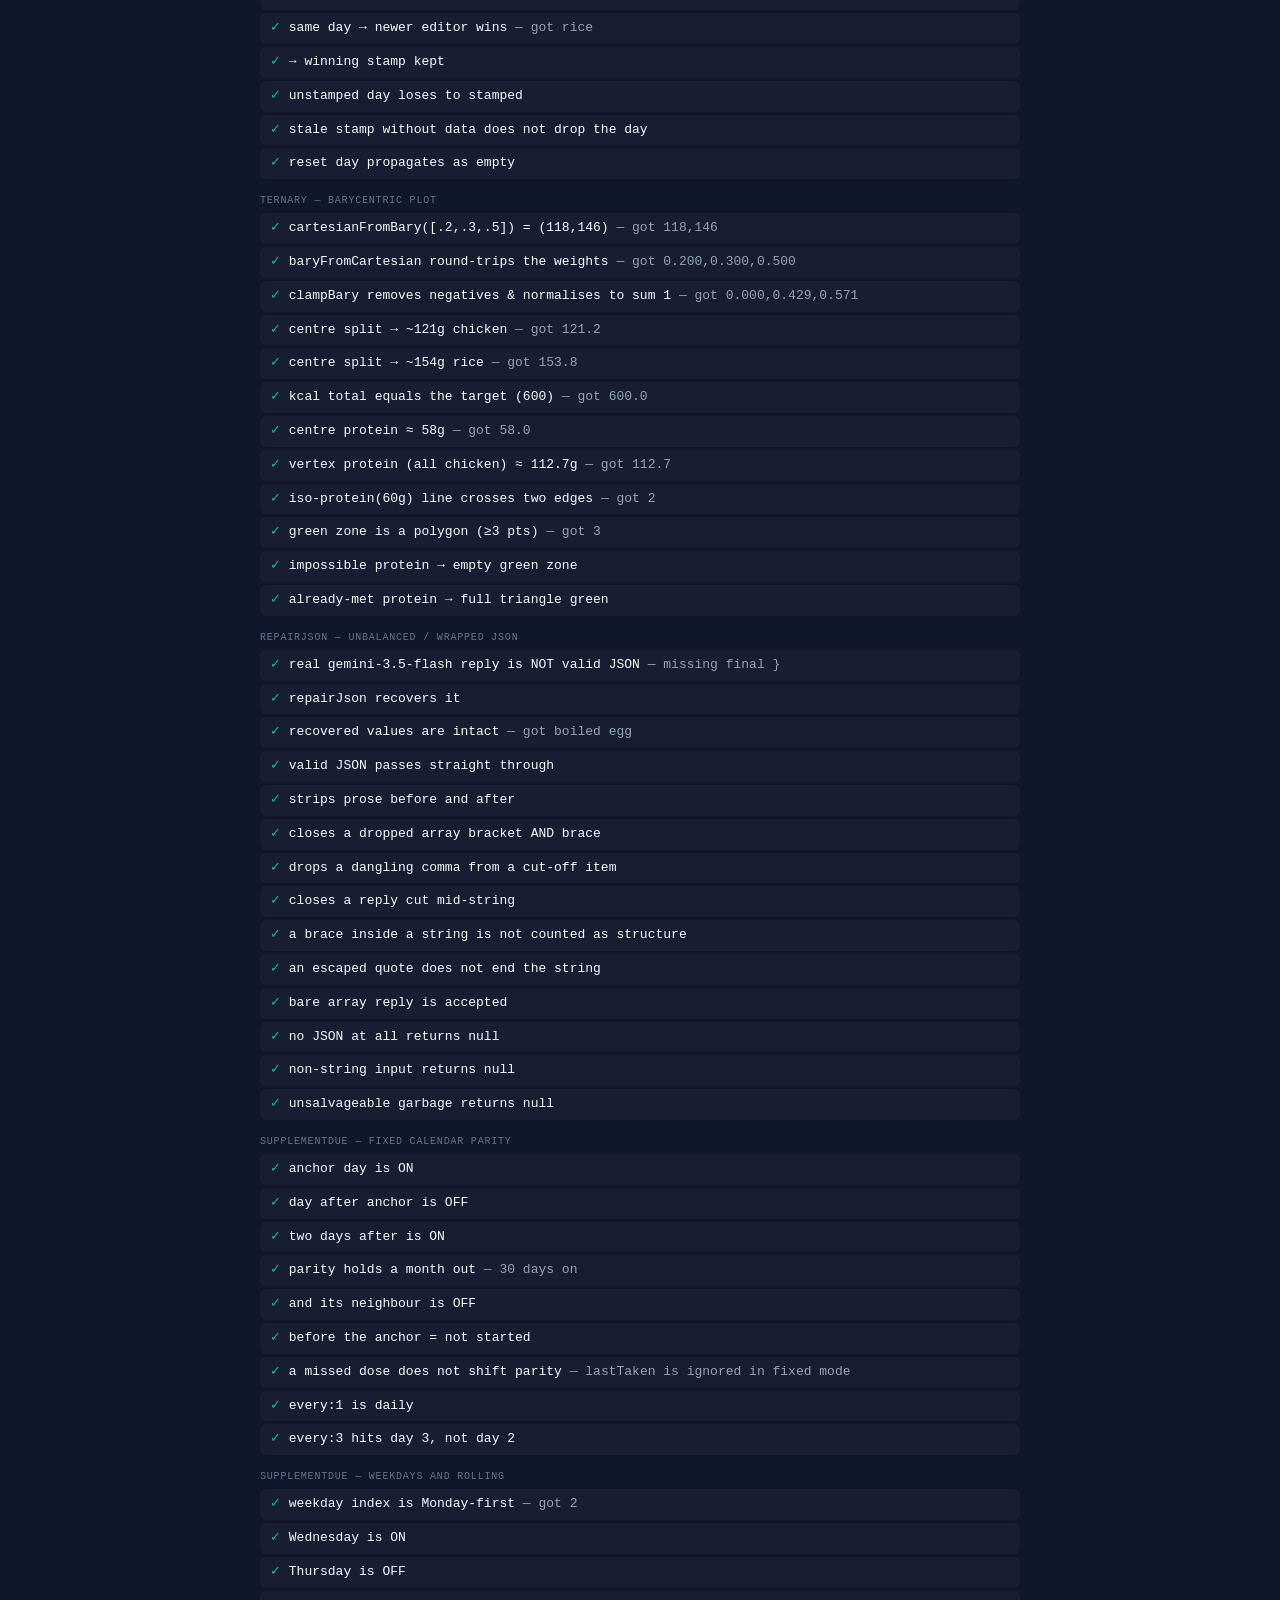
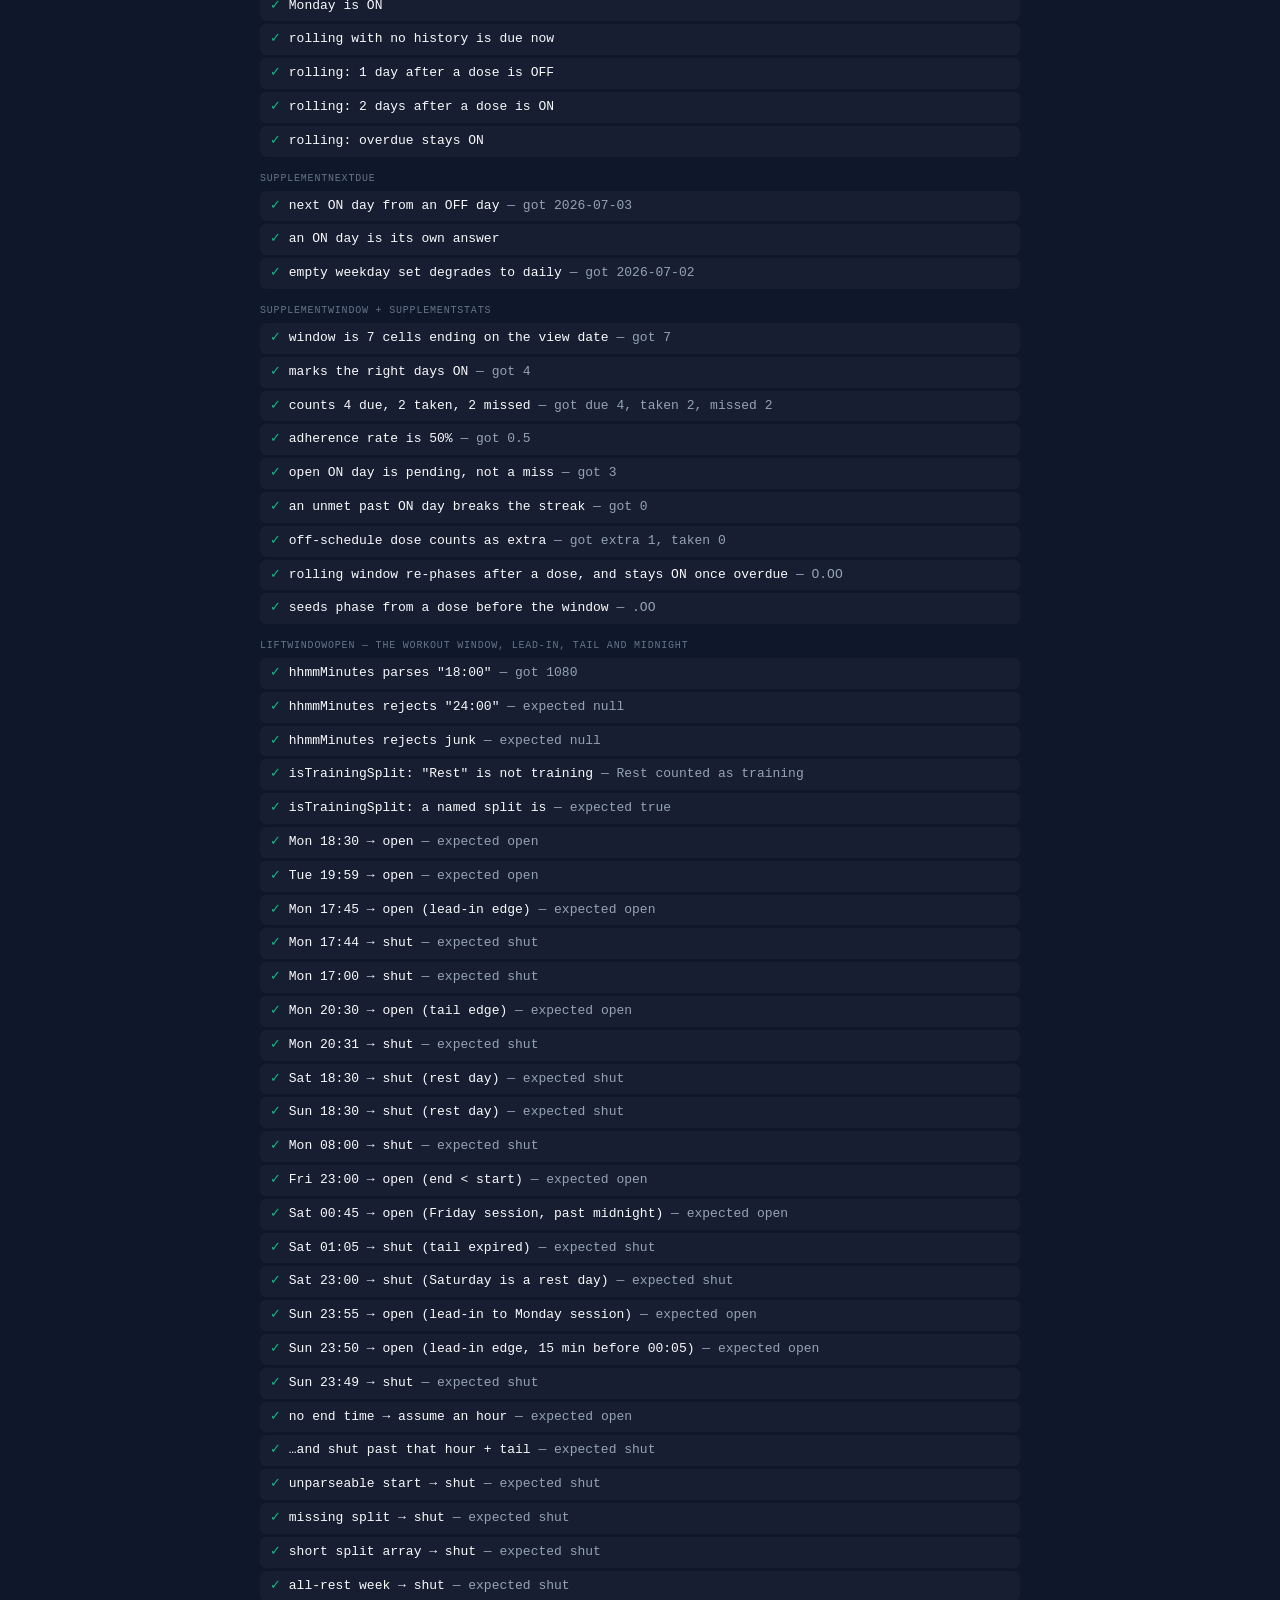
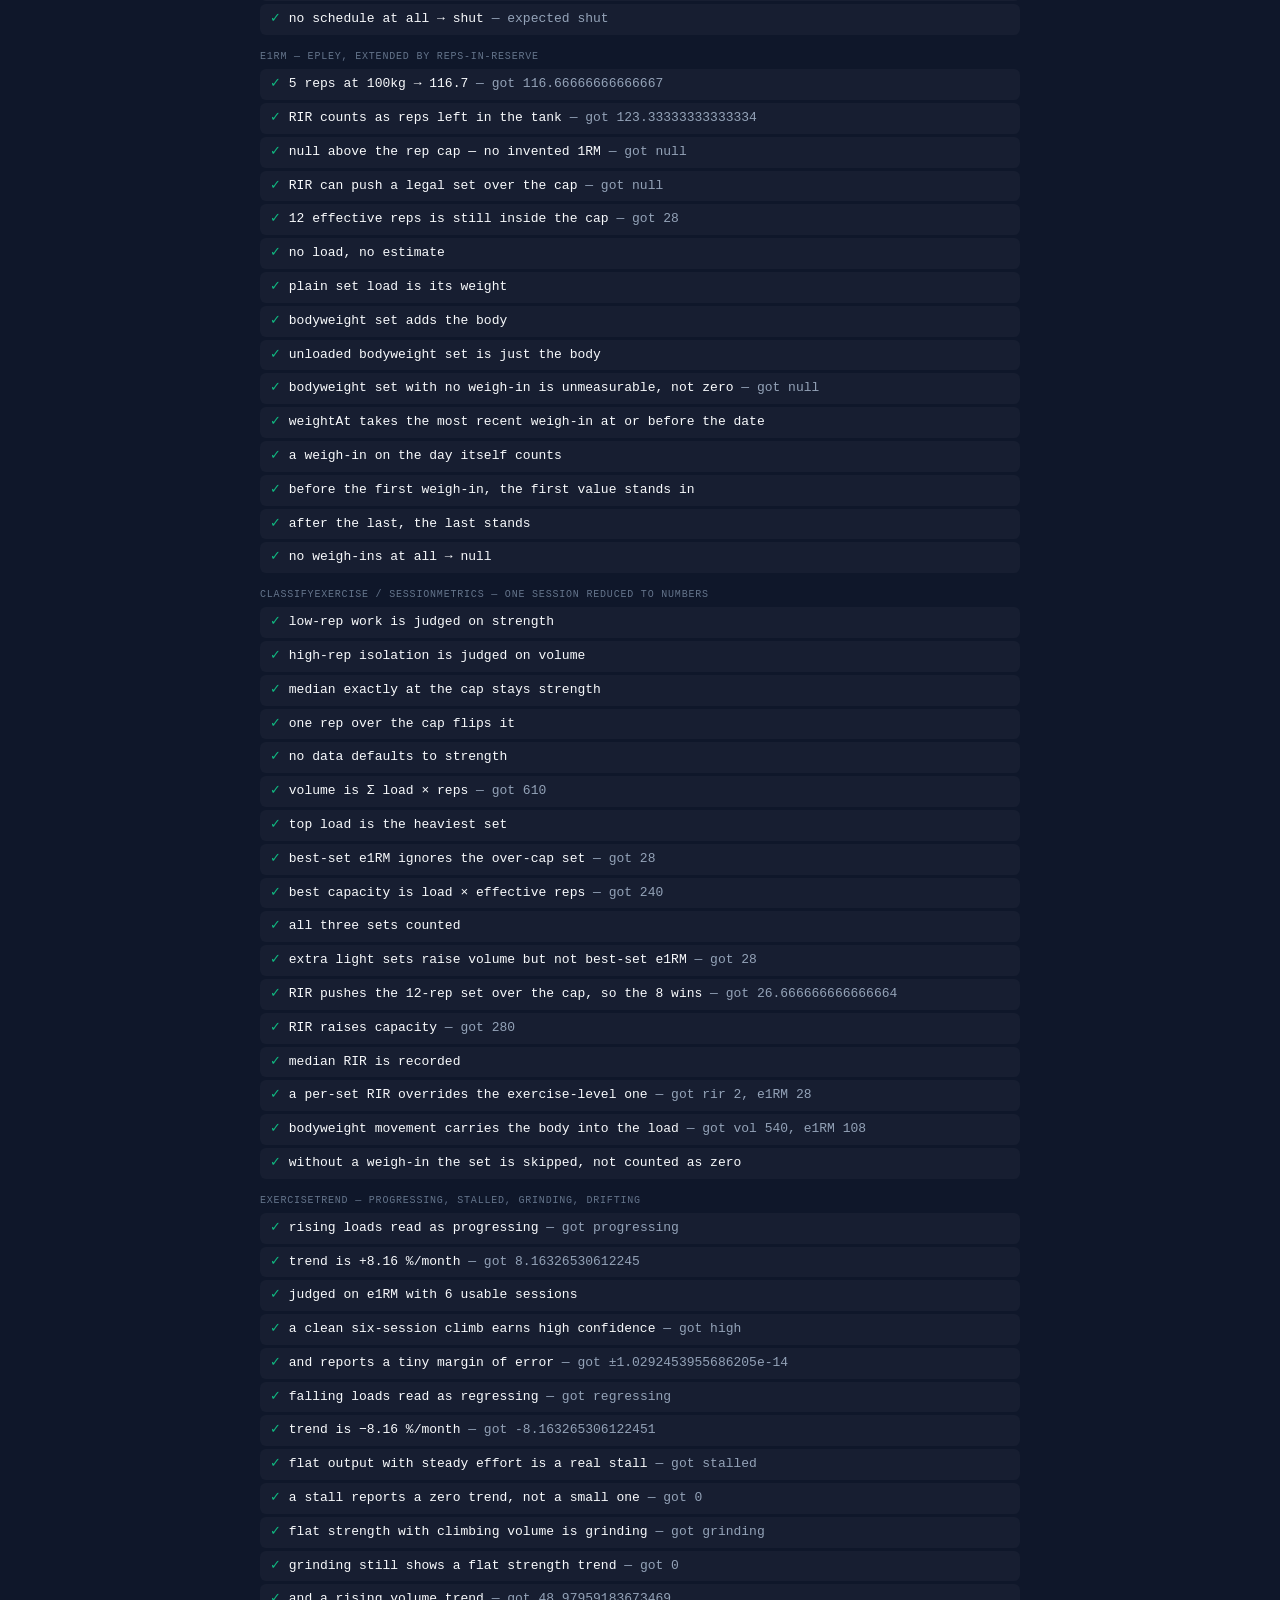
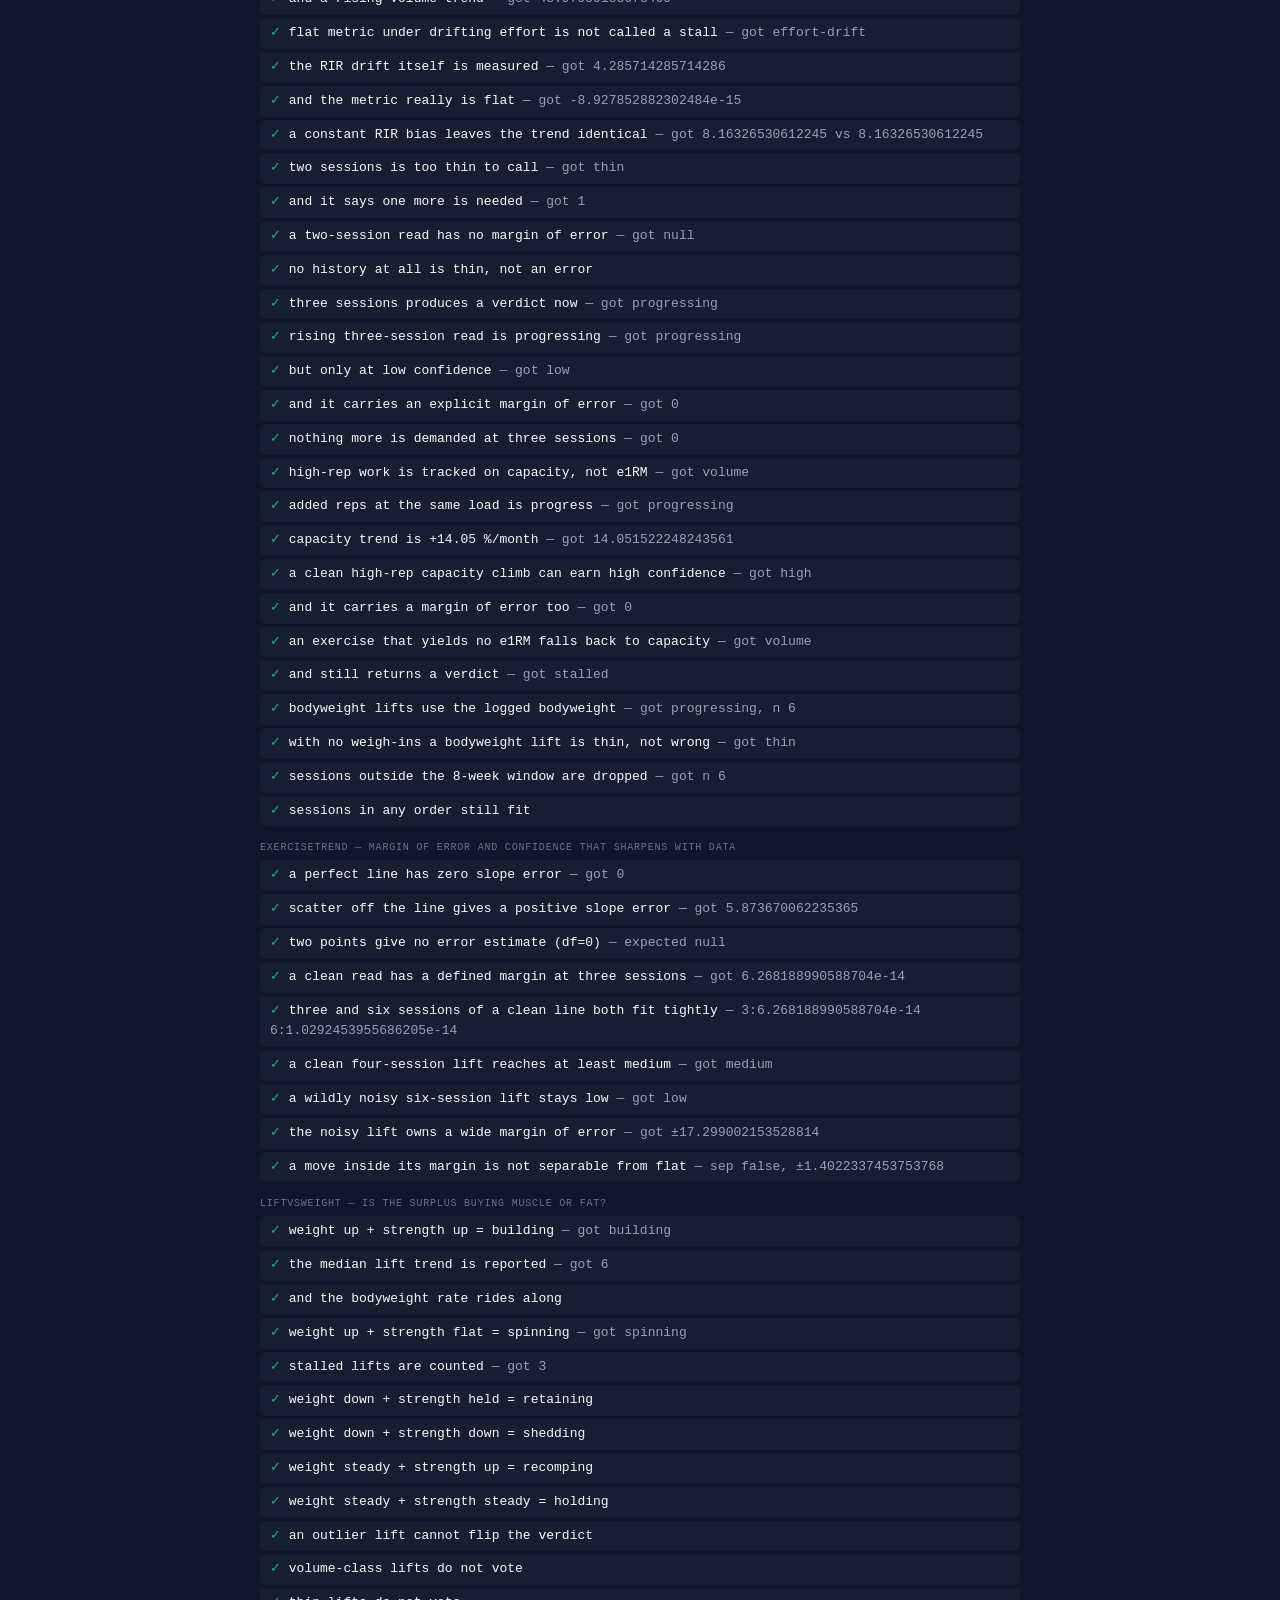
==== commit 77f22e69: "feat: gauge geometry in core (dial arcs, states, scale), tested Co-Authored-By: Claude Fable 5.2 <no" ====
--- a/tests.html
+++ b/tests.html
@@ -2019,6 +2019,36 @@
   check('non-string input does not throw', C.shortFoodName(null) === '' && C.shortFoodName(undefined) === '');
 })();
 
+// ---- gaugeGeometry: the Today arc from real numbers ----
+group('gaugeGeometry — scale, states and arcs');
+(function(){
+  const g = C.gaugeGeometry({ floor:2900, ceil:3500, intake:3399 });
+  check('scale maximum is ceiling x 1.15', approx(g.max, 4025, 0.01), String(g.max));
+  check('corridor fractions come from the real floor and ceiling', approx(g.fFloor, 2900/4025, 1e-9) && approx(g.fCeil, 3500/4025, 1e-9));
+  check('inside the corridor', g.state === 'inside' && approx(g.fIntake, 3399/4025, 1e-9));
+  check('below the floor', C.gaugeGeometry({ floor:2900, ceil:3500, intake:1200 }).state === 'under');
+  check('exactly at the ceiling is still inside', C.gaugeGeometry({ floor:2900, ceil:3500, intake:3500 }).state === 'inside');
+  check('over the ceiling', C.gaugeGeometry({ floor:2900, ceil:3500, intake:3600 }).state === 'over');
+  check('nothing logged is empty with no progress arc', C.gaugeGeometry({ floor:2900, ceil:3500, intake:0 }).state === 'empty' && C.gaugeGeometry({ floor:2900, ceil:3500, intake:0 }).progress === '');
+  const big = C.gaugeGeometry({ floor:2900, ceil:3500, intake:5000 });
+  check('scale grows past 1.15 x ceiling when intake exceeds it, and the fill stays on the dial', big.max > 4025 && big.fIntake < 1 && big.fCeil < g.fCeil, `max ${big.max}`);
+  // geometry: the arc starts at the left end and the zone starts where the floor is
+  const startPt = C.gaugePoint(g, 0), endPt = C.gaugePoint(g, 1);
+  check('0 kcal is the left end of the dial, the maximum the right end', approx(startPt[0], 50, 1e-6) && approx(startPt[1], 170, 1e-6) && approx(endPt[0], 310, 1e-6) && approx(endPt[1], 170, 1e-6));
+  const top = C.gaugePoint(g, 0.5);
+  check('half scale is the top of the dial', approx(top[0], 180, 1e-6) && approx(top[1], 40, 1e-6));
+  check('progress path starts at the left end', g.progress.indexOf('M50 170') === 0, g.progress);
+  const zp = C.gaugePoint(g, g.fFloor);
+  check('zone path starts at the floor point', g.zone.indexOf(`M${Math.round(zp[0]*100)/100} ${Math.round(zp[1]*100)/100}`) === 0, g.zone);
+  check('a dial arc never needs the large-arc flag', /A130 130 0 0 1/.test(g.track) && /A130 130 0 0 1/.test(g.progress));
+  check('arc between two values is empty when they are equal or reversed', C.gaugeArc(g, 100, 100) === '' && C.gaugeArc(g, 200, 100) === '');
+  check('floor and ceiling labels get separate anchors when close together',
+    (function(){ const n = C.gaugeGeometry({ floor:2990, ceil:3010, intake:3000 }); return n.labels.floor.anchor === 'end' && n.labels.ceil.anchor === 'start'; })());
+  const pt = C.gaugePaceTick(g, 2000);
+  check('pace tick is a short line across the dial', pt.x1 !== pt.x2 || pt.y1 !== pt.y2);
+  check('degenerate corridor does not throw or produce NaN', !/NaN/.test(JSON.stringify(C.gaugeGeometry({ floor:0, ceil:0, intake:0 }))));
+})();
+
 // ---- summary ----
 const sum = document.getElementById('summary');
 sum.className = failed === 0 ? 'allpass' : 'anyfail';
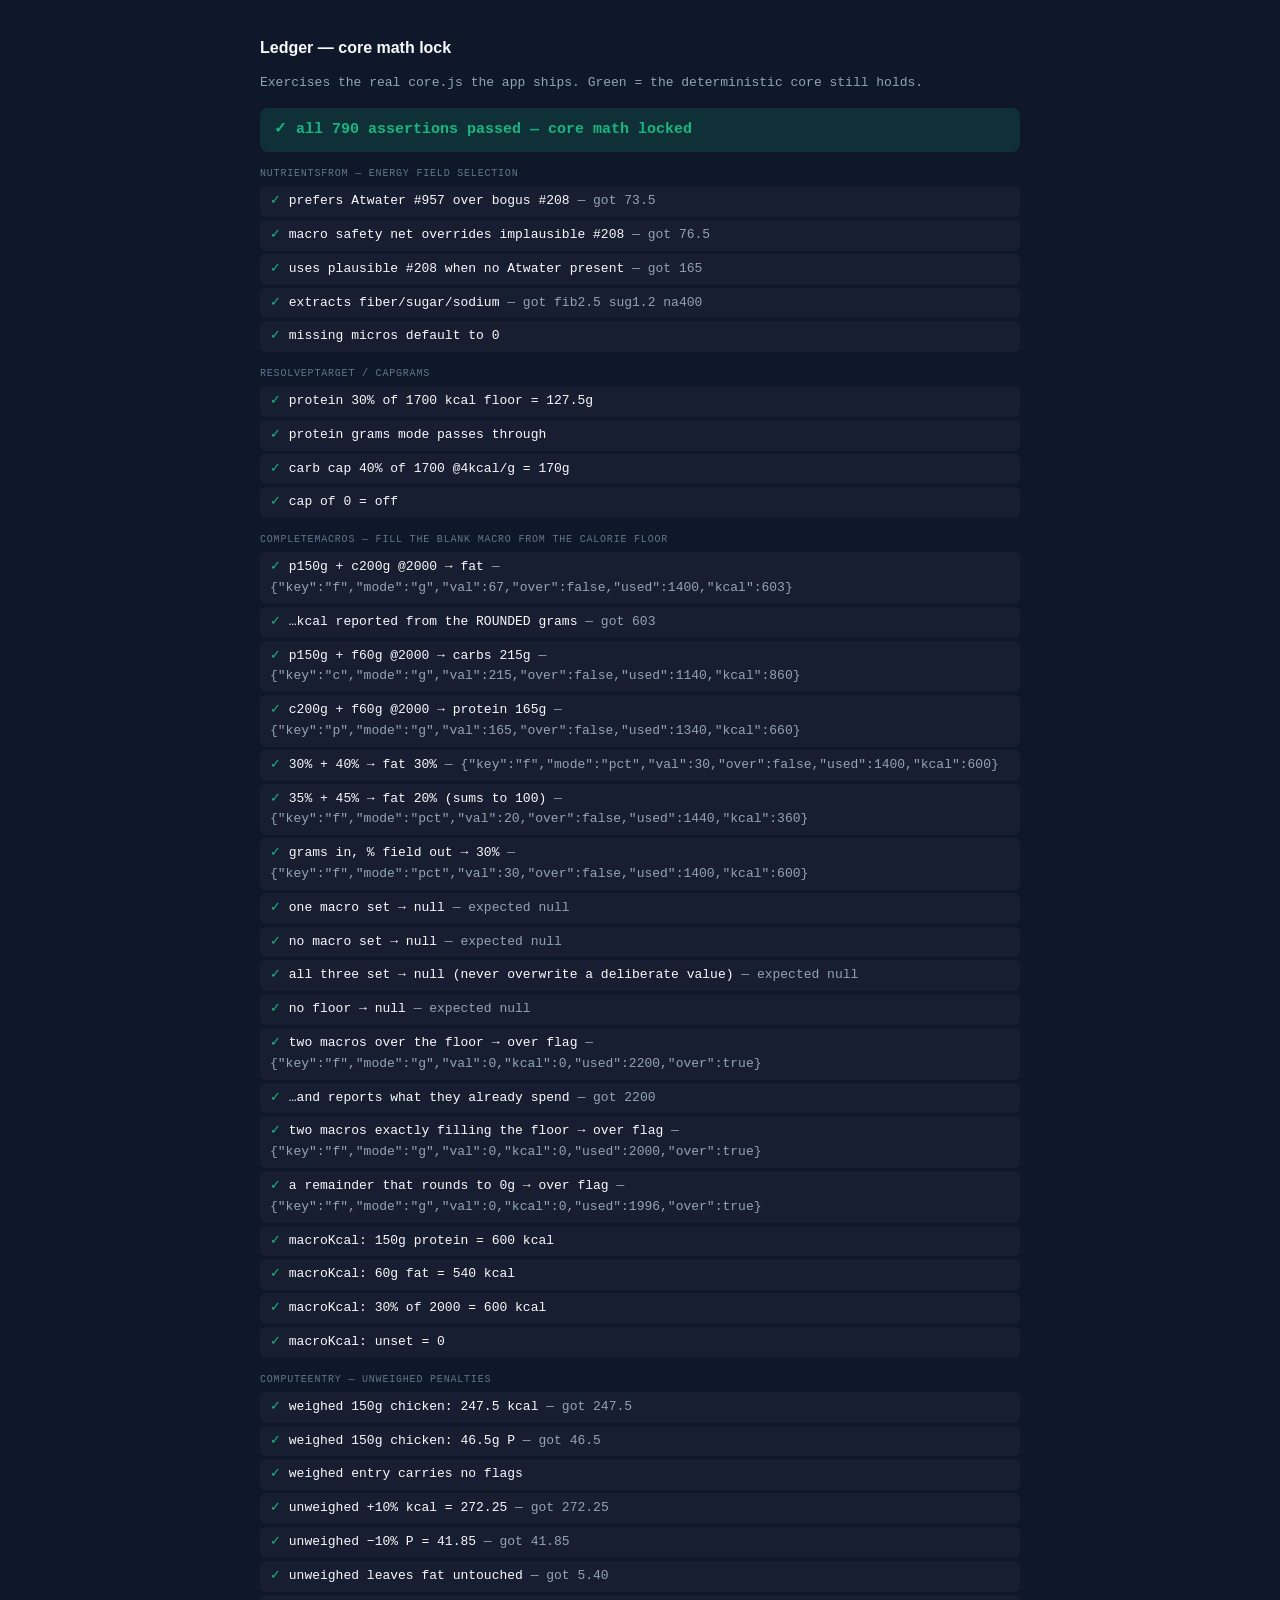
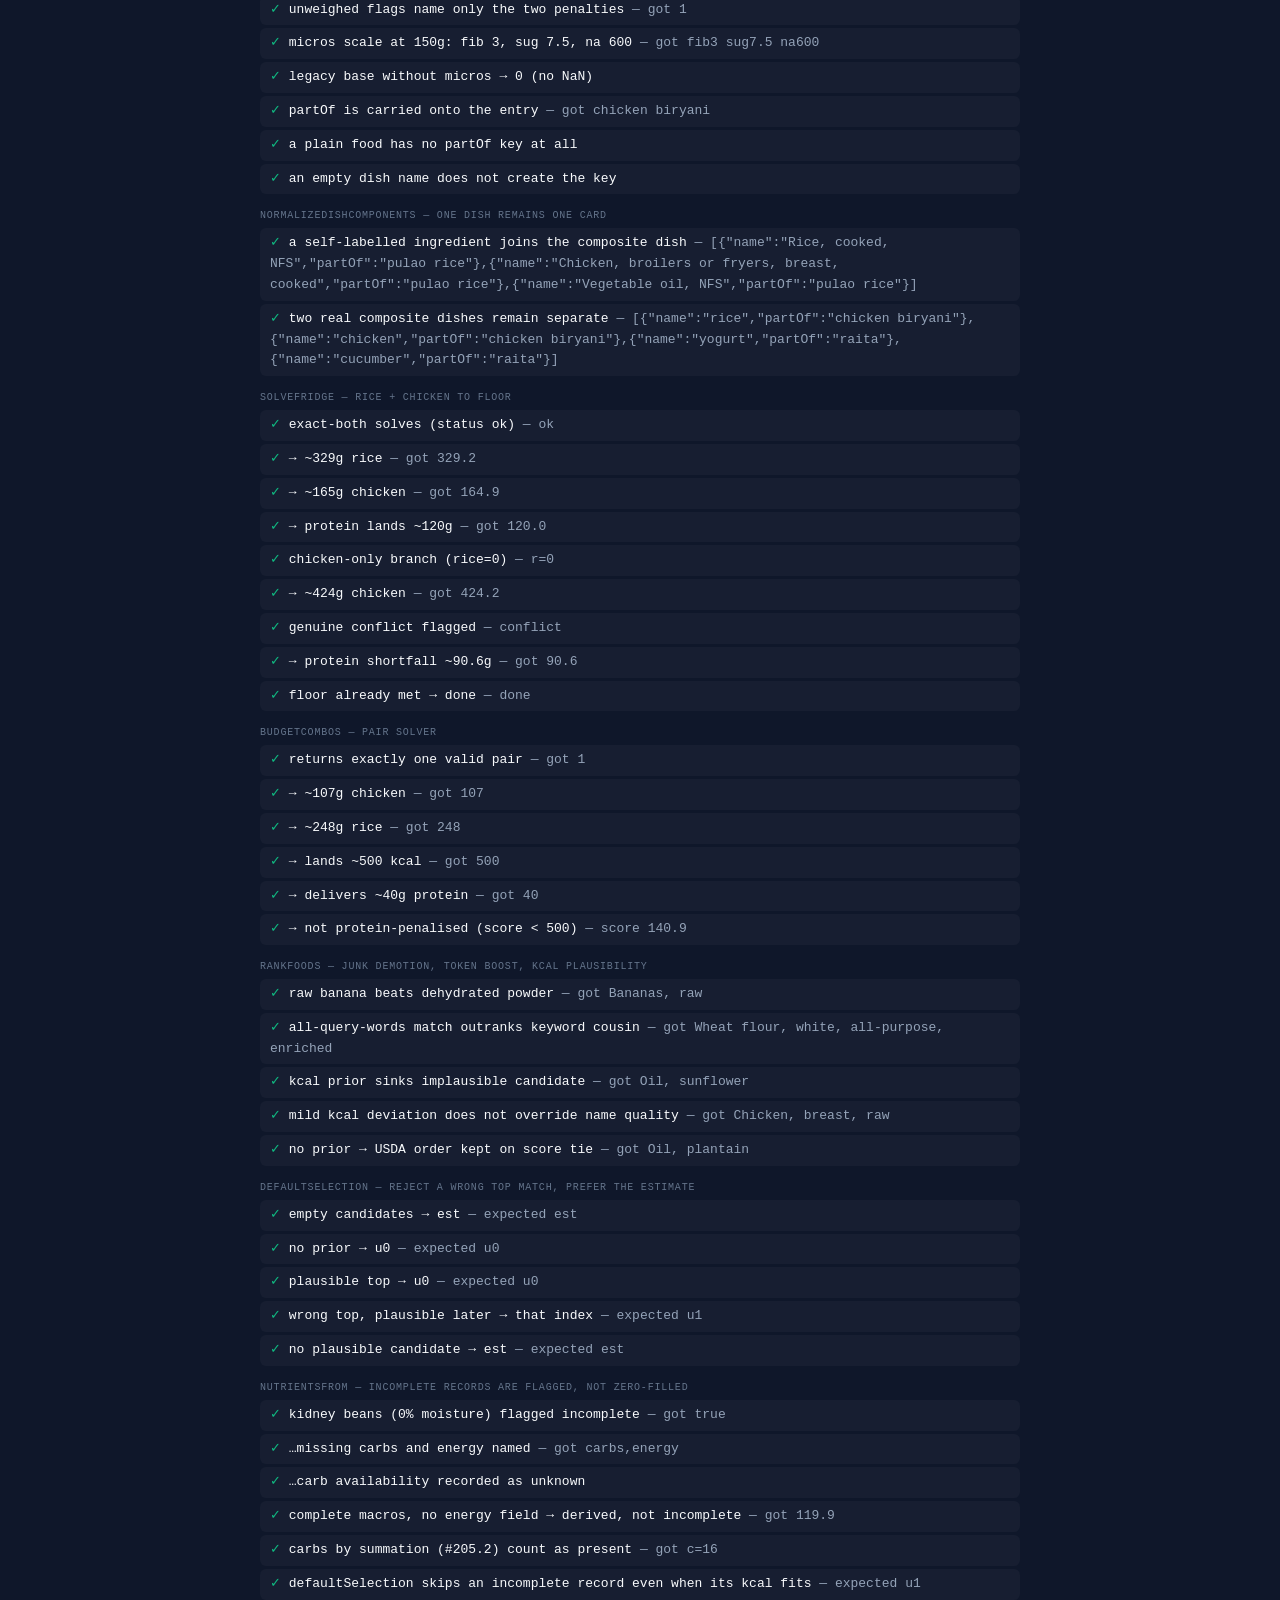
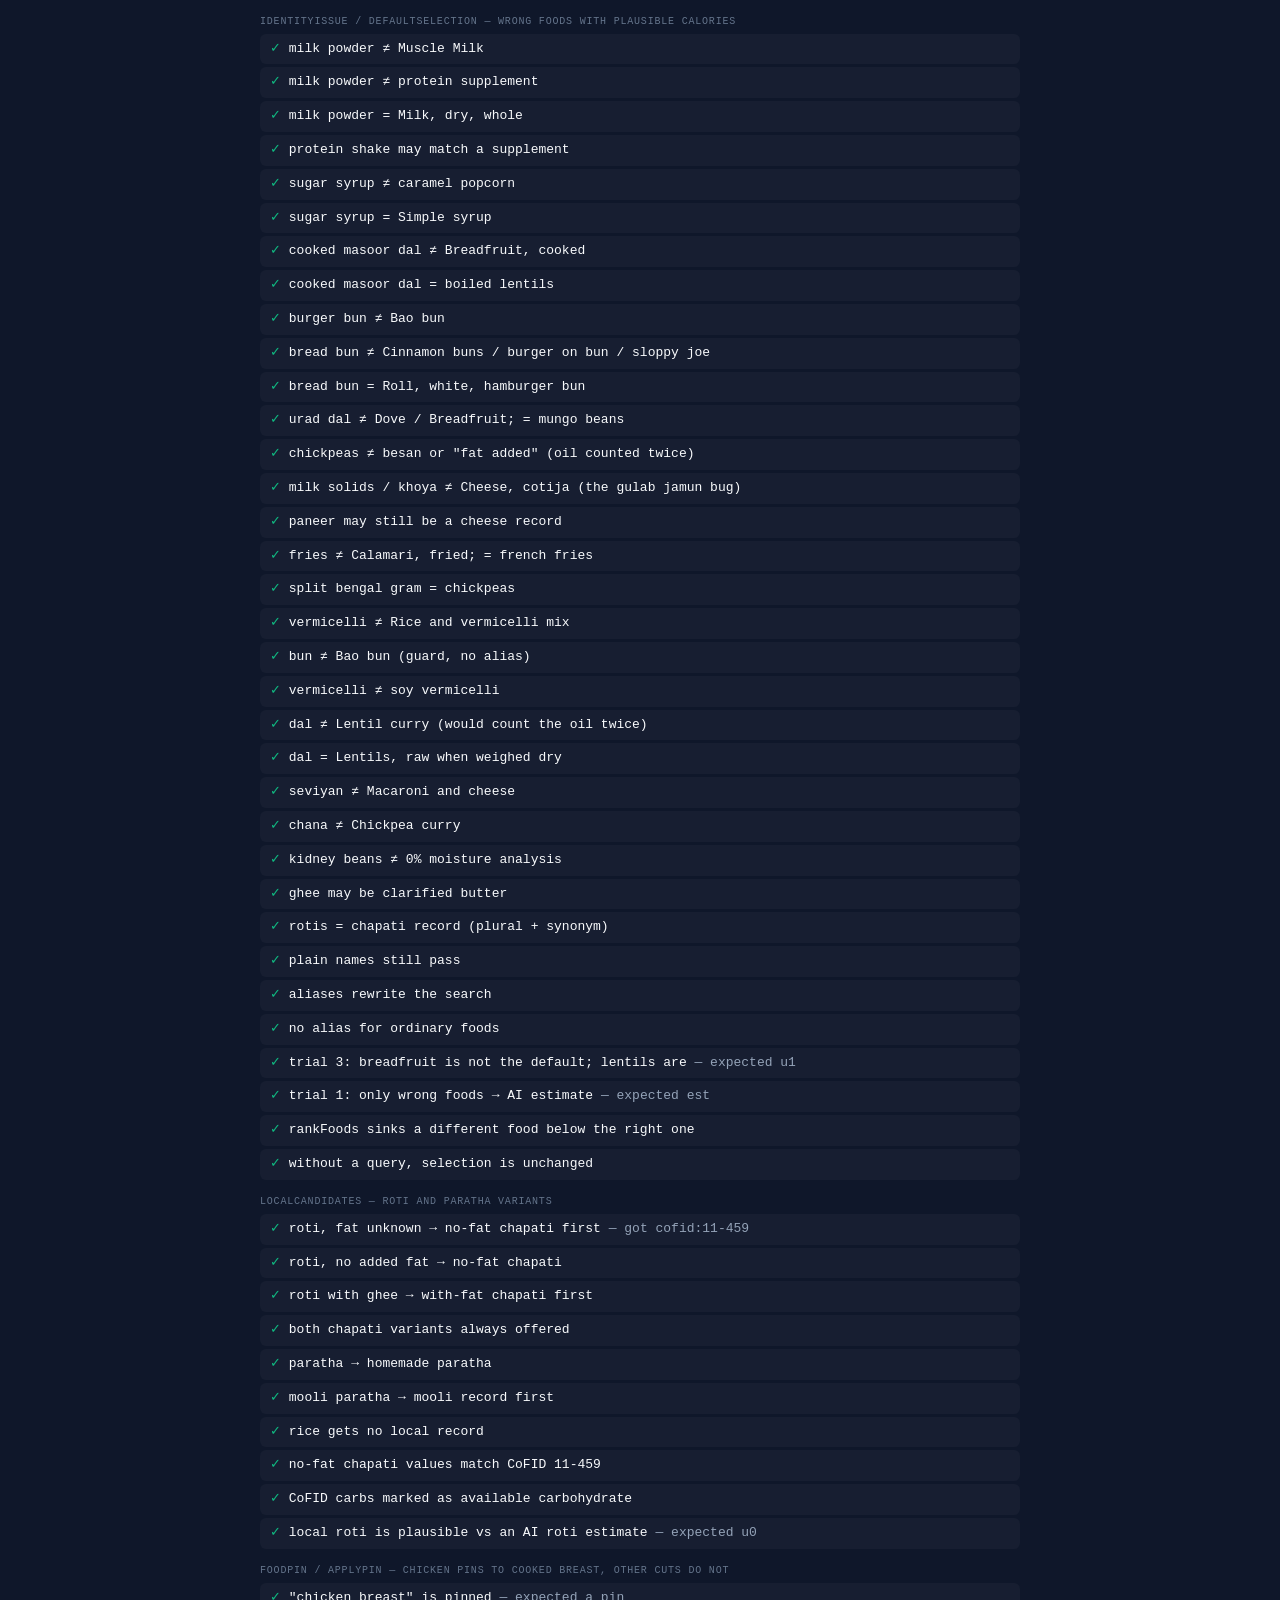
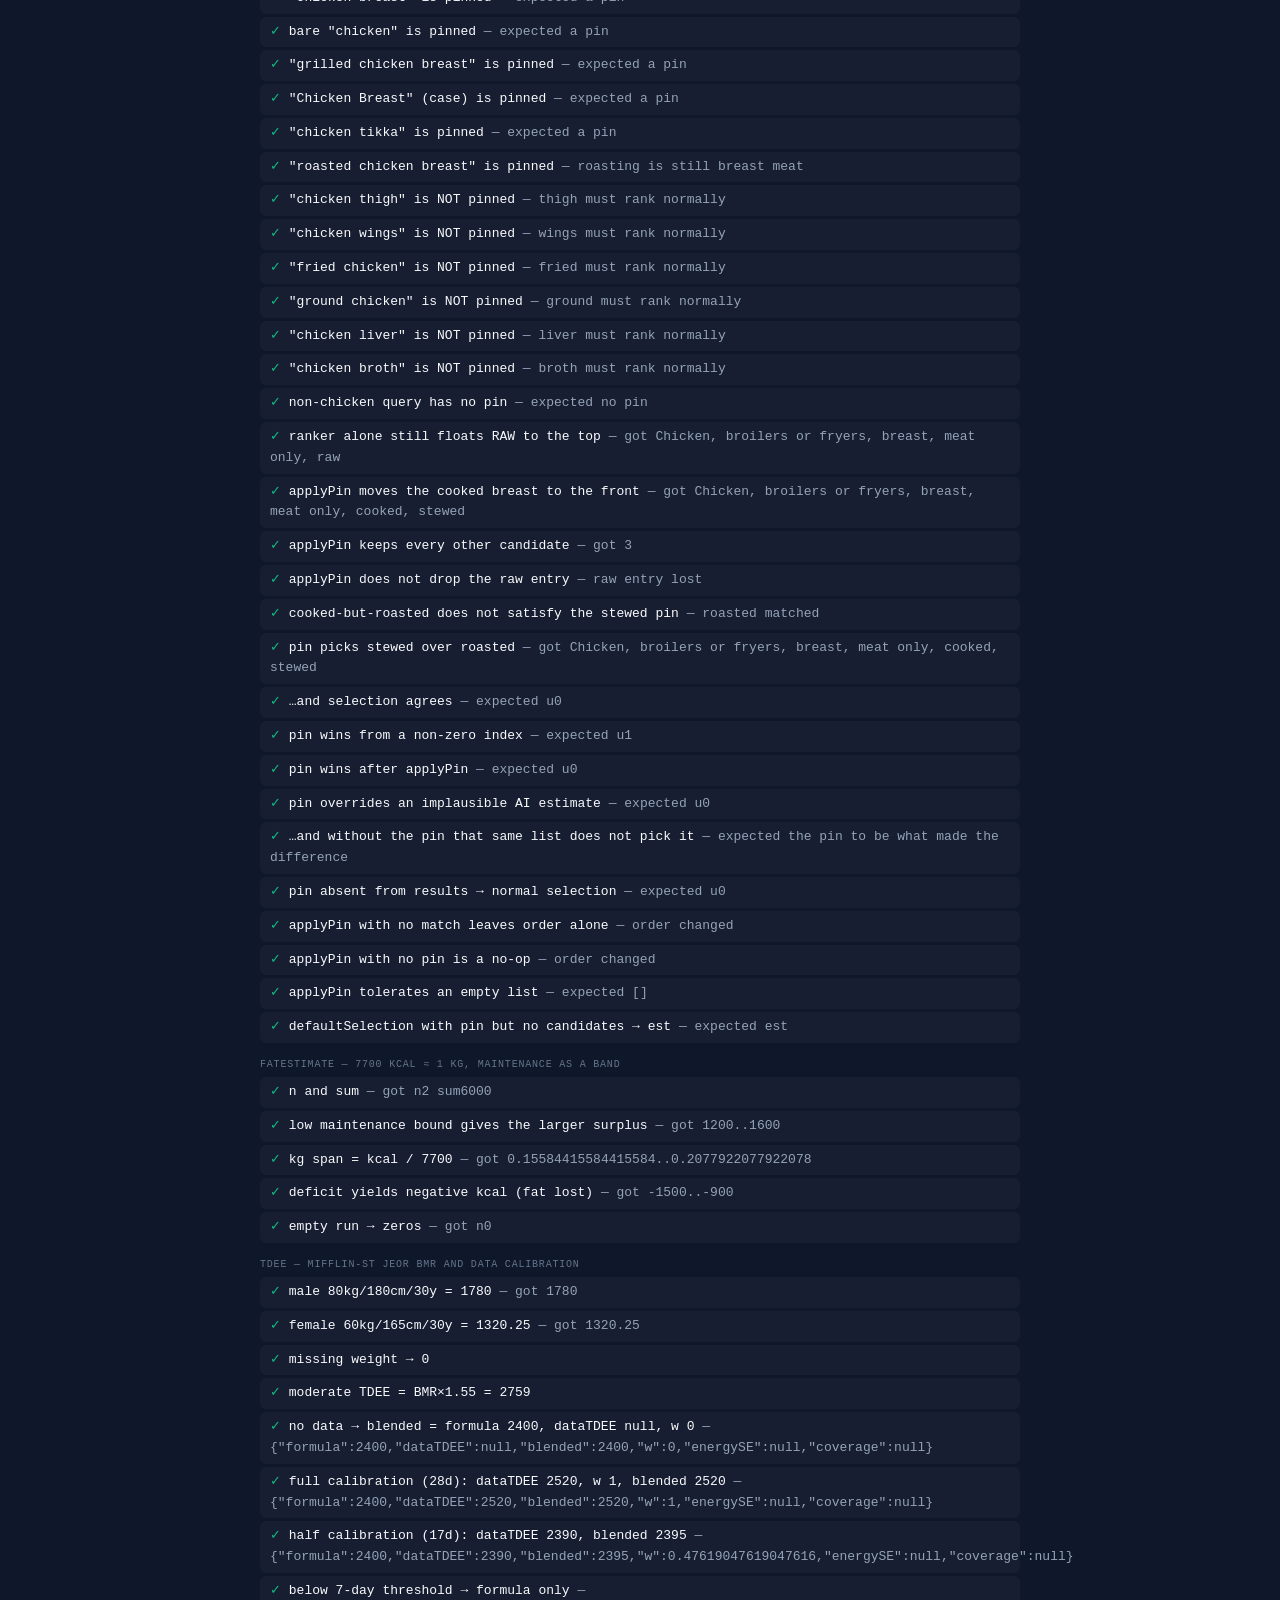
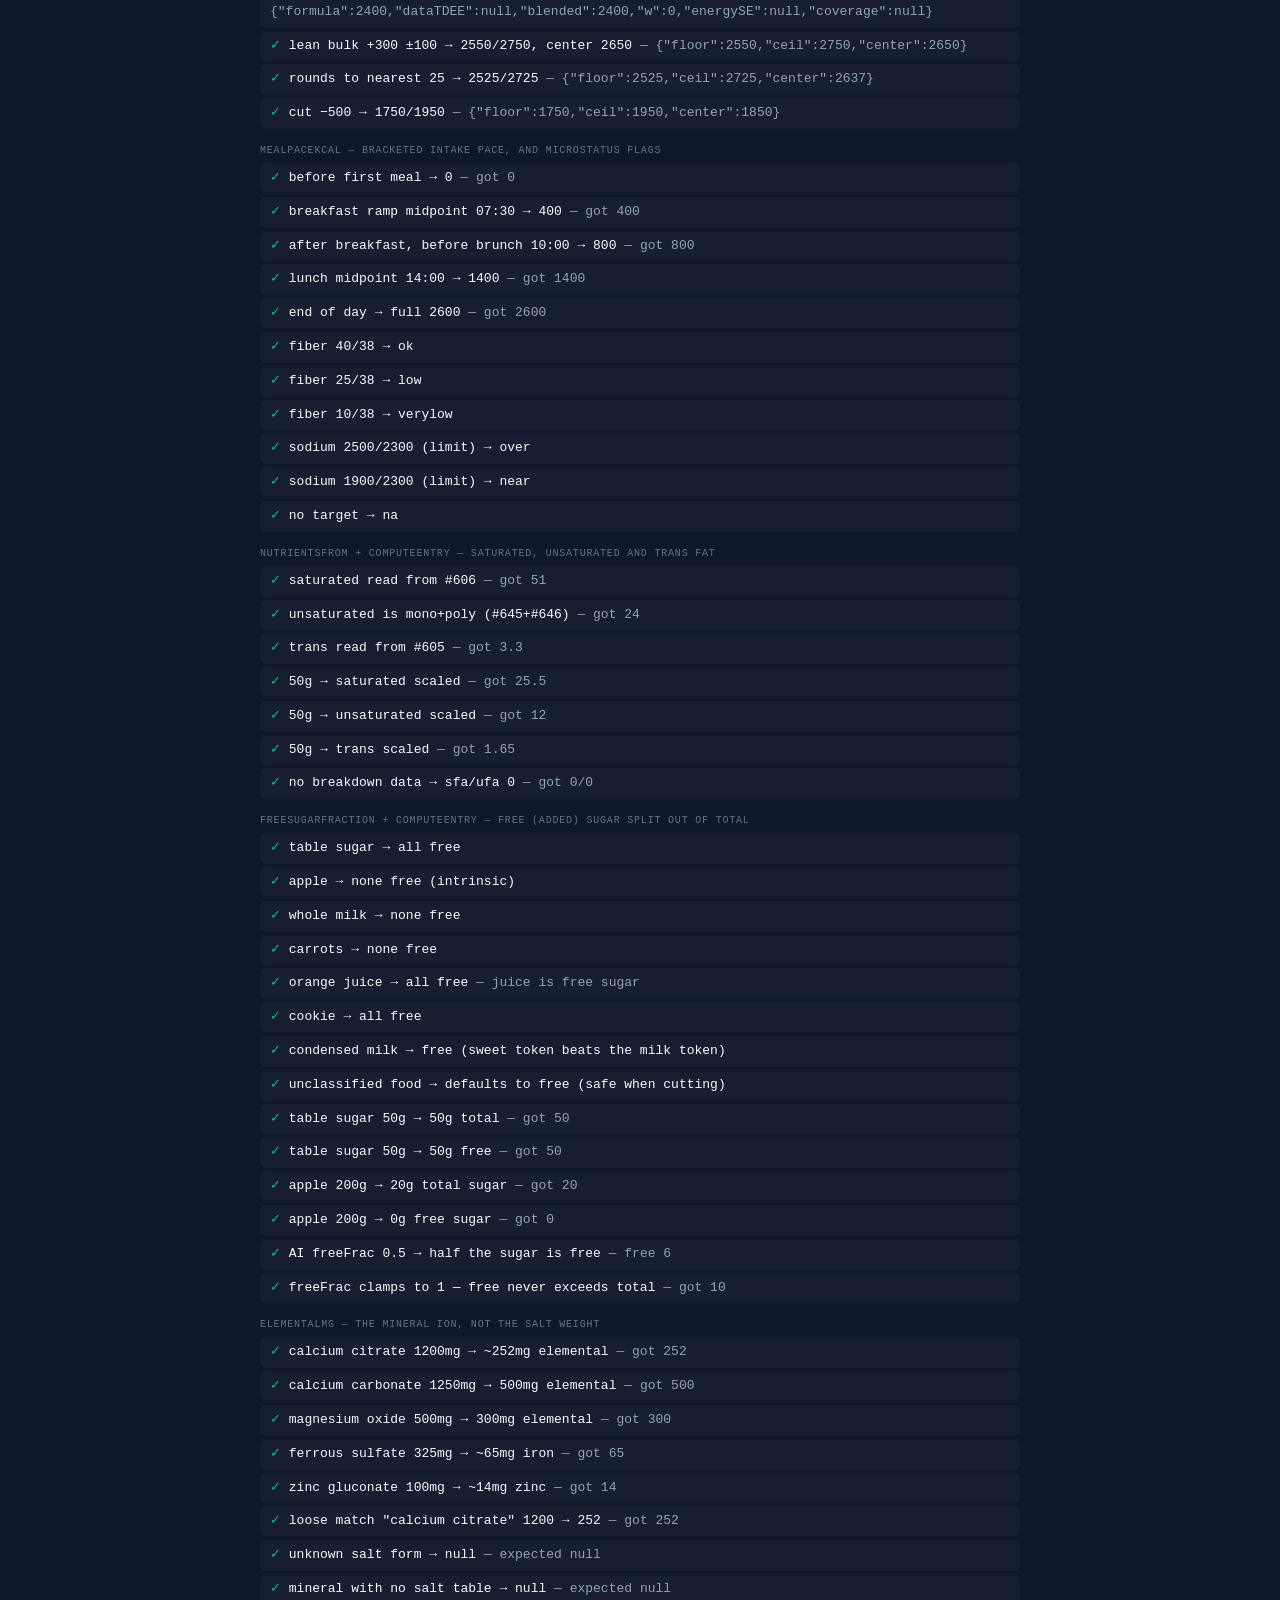
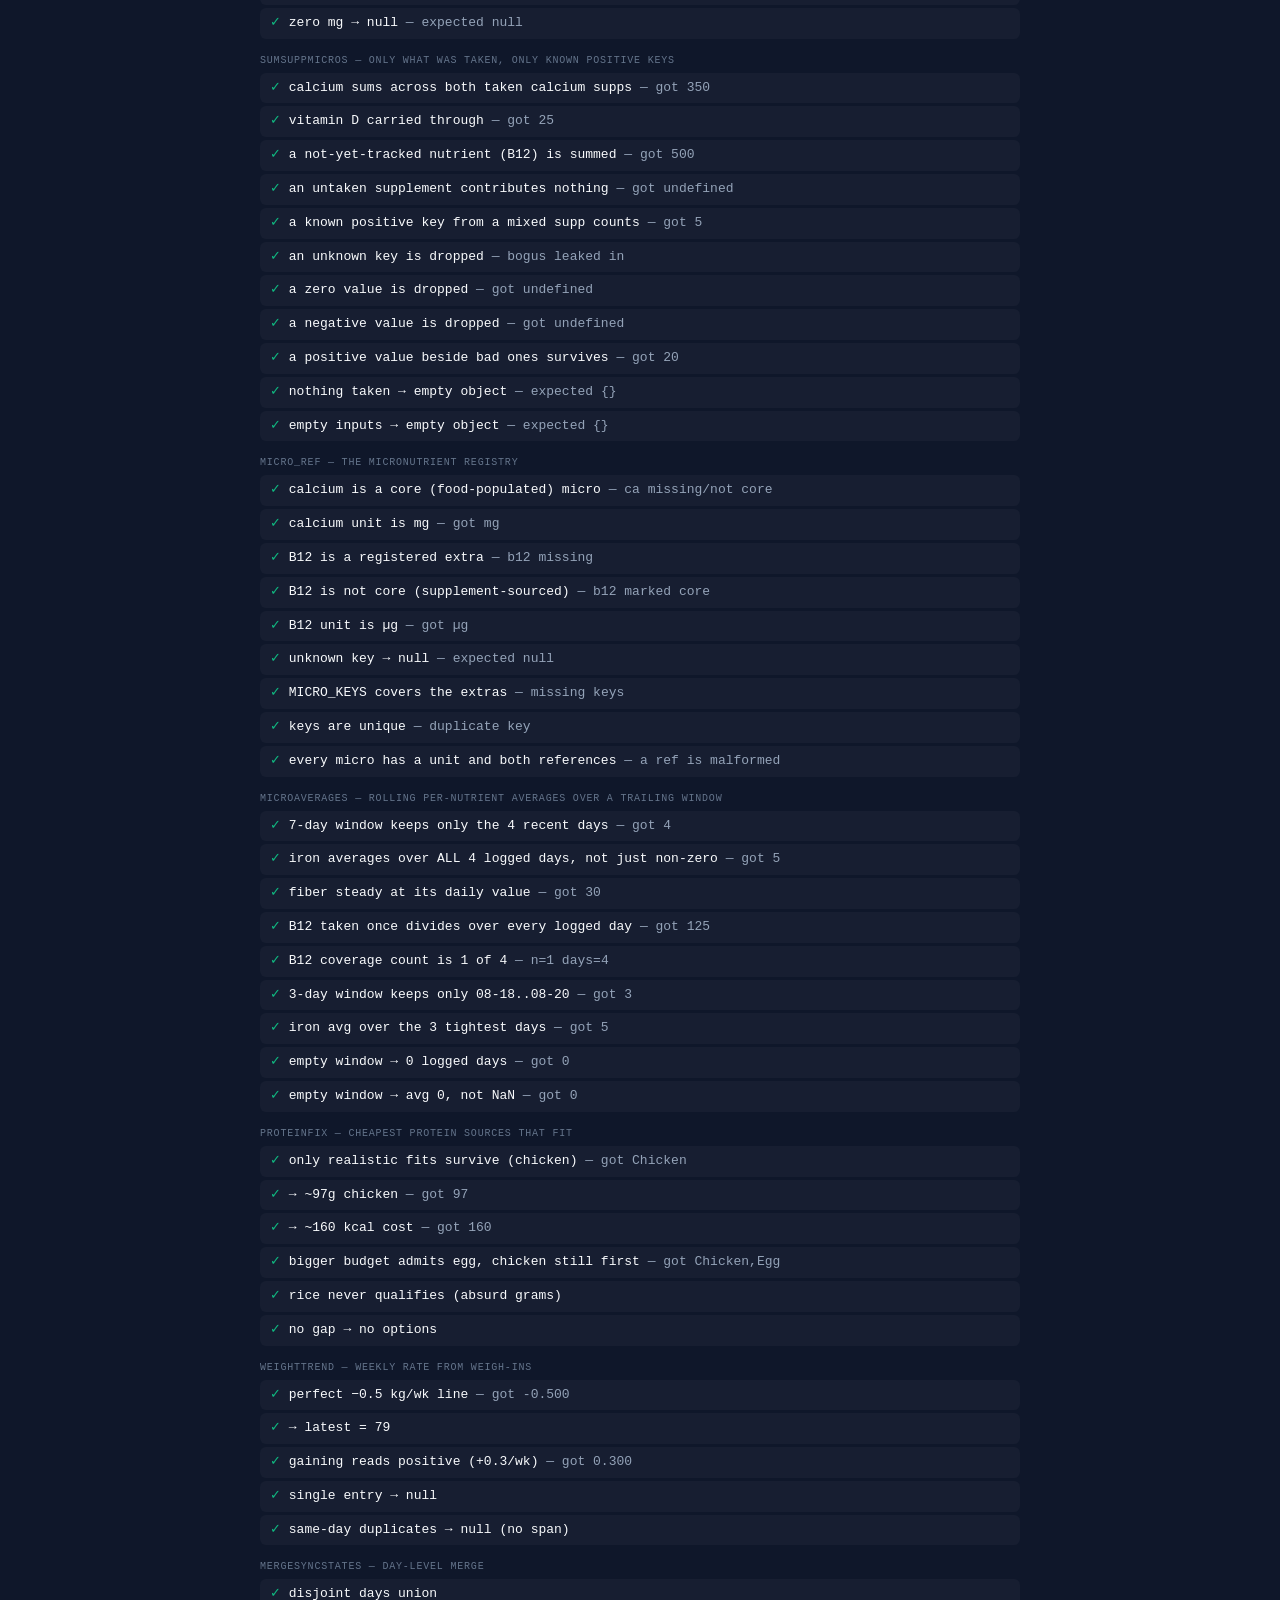
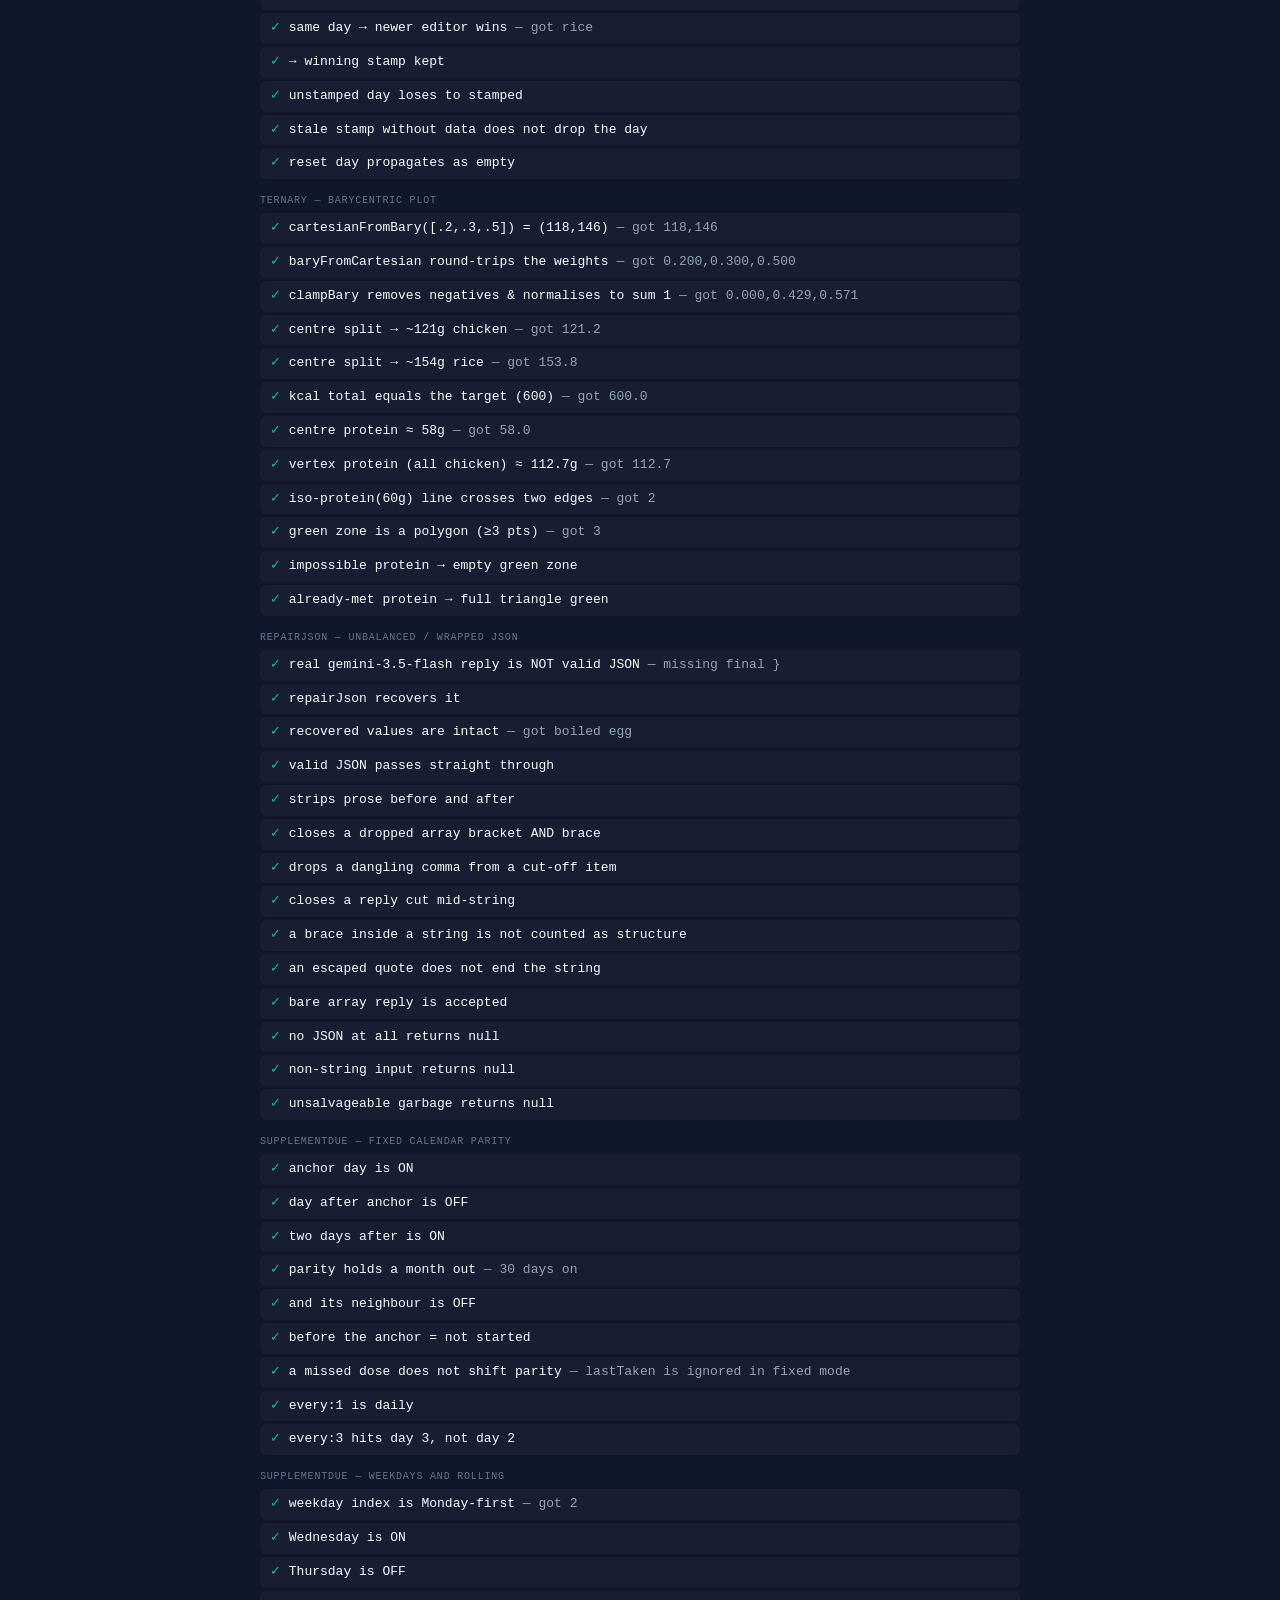
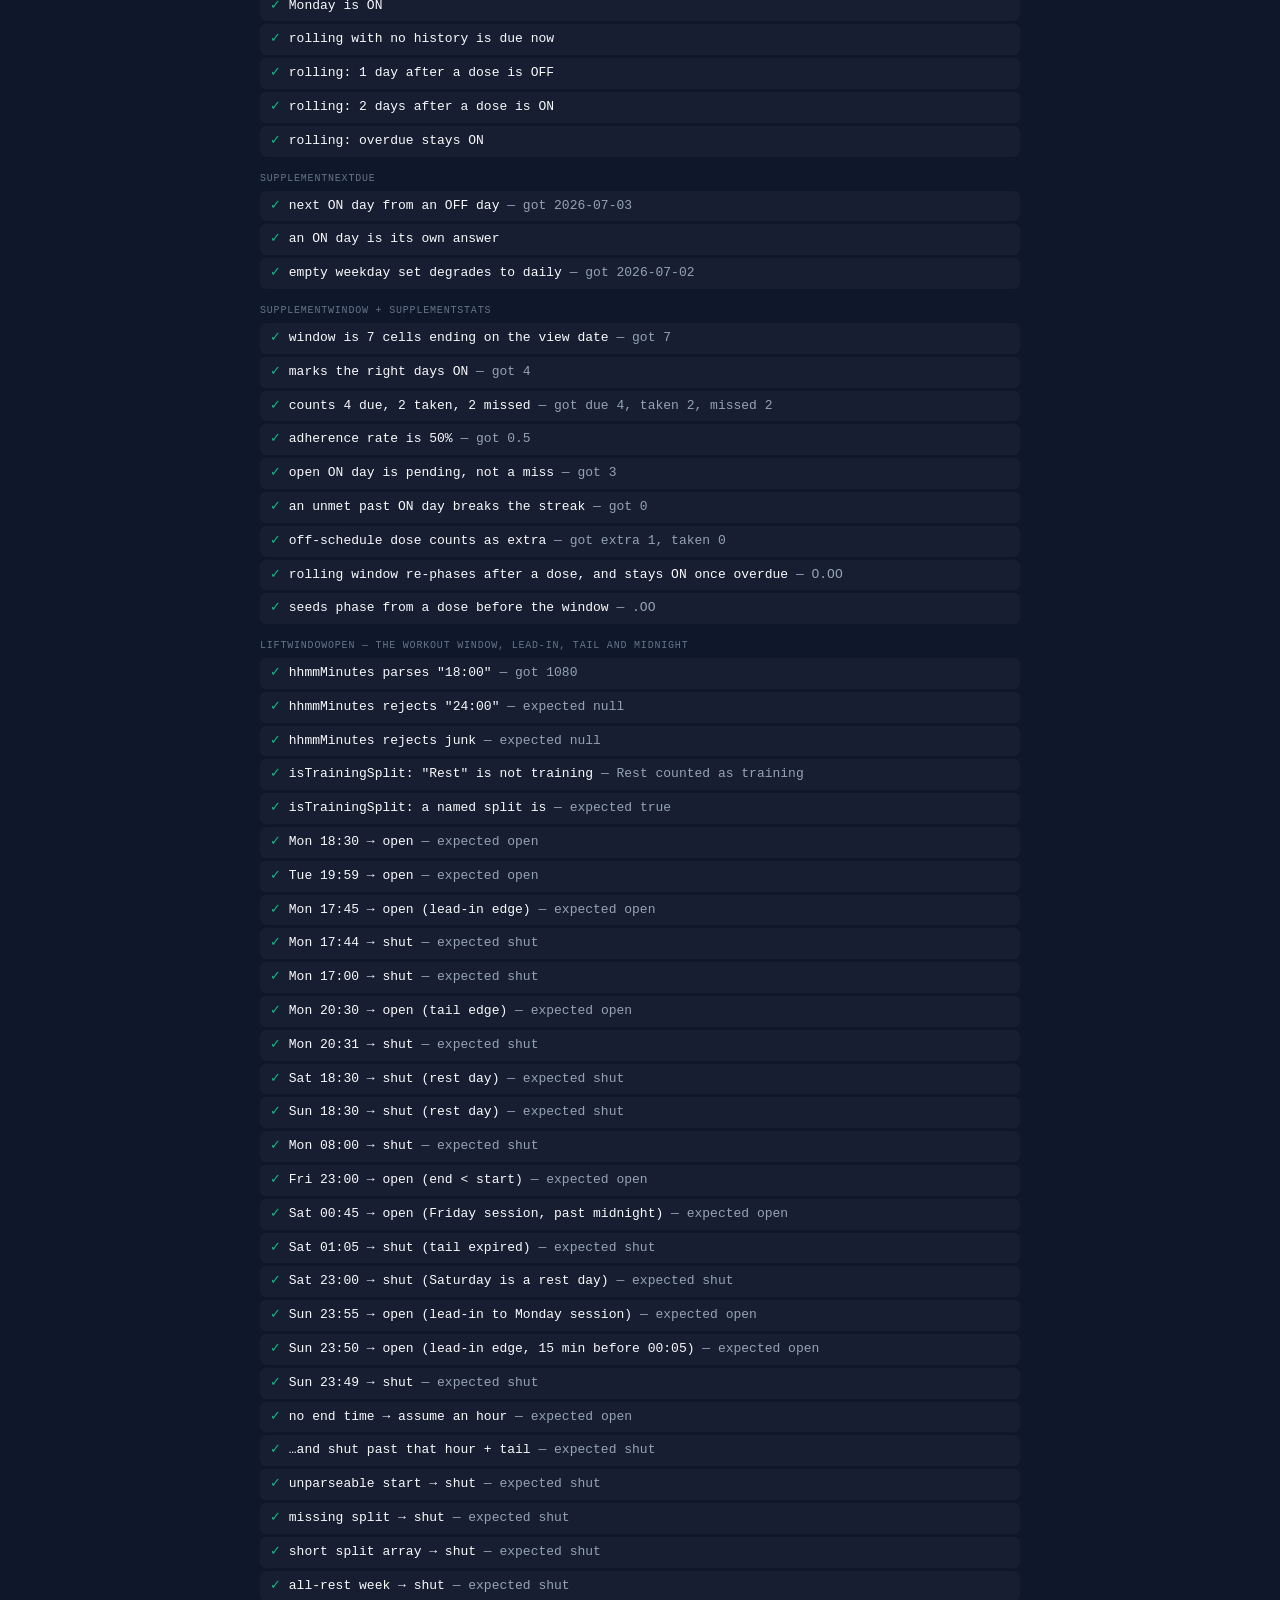
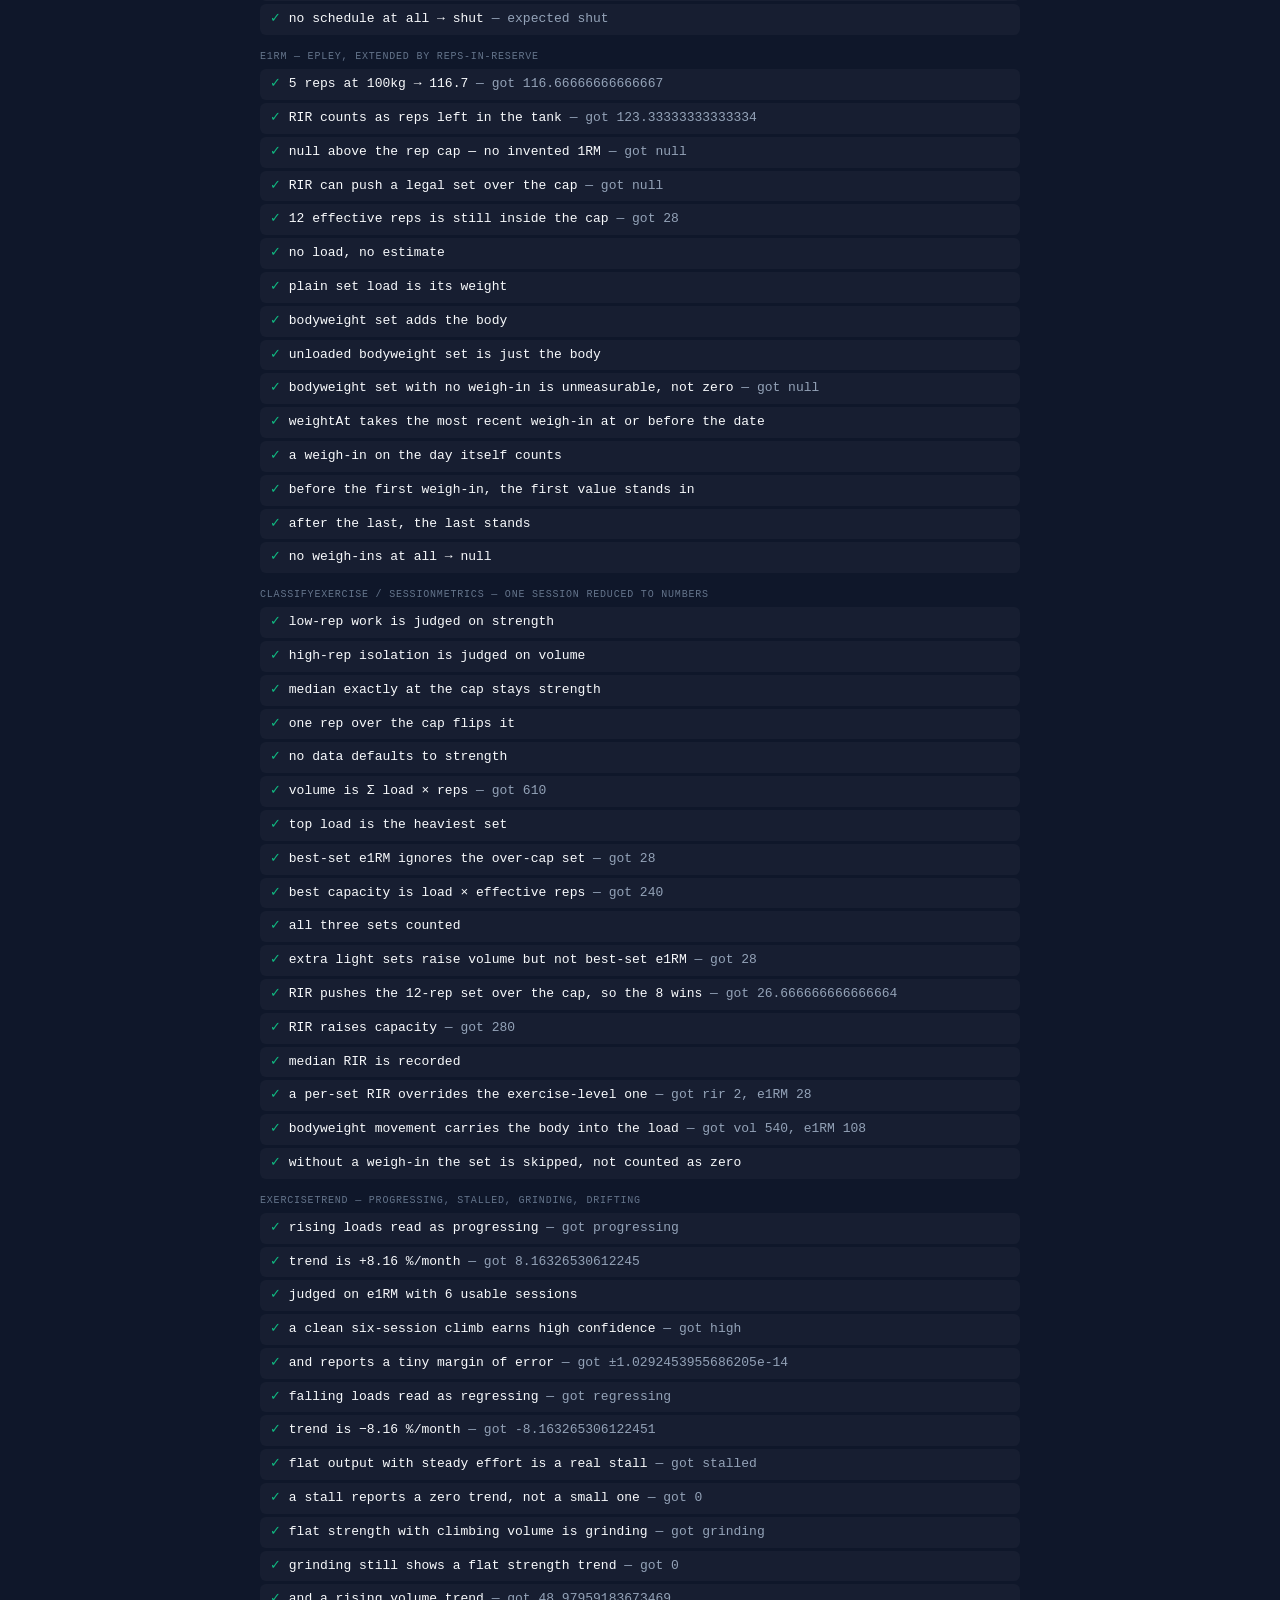
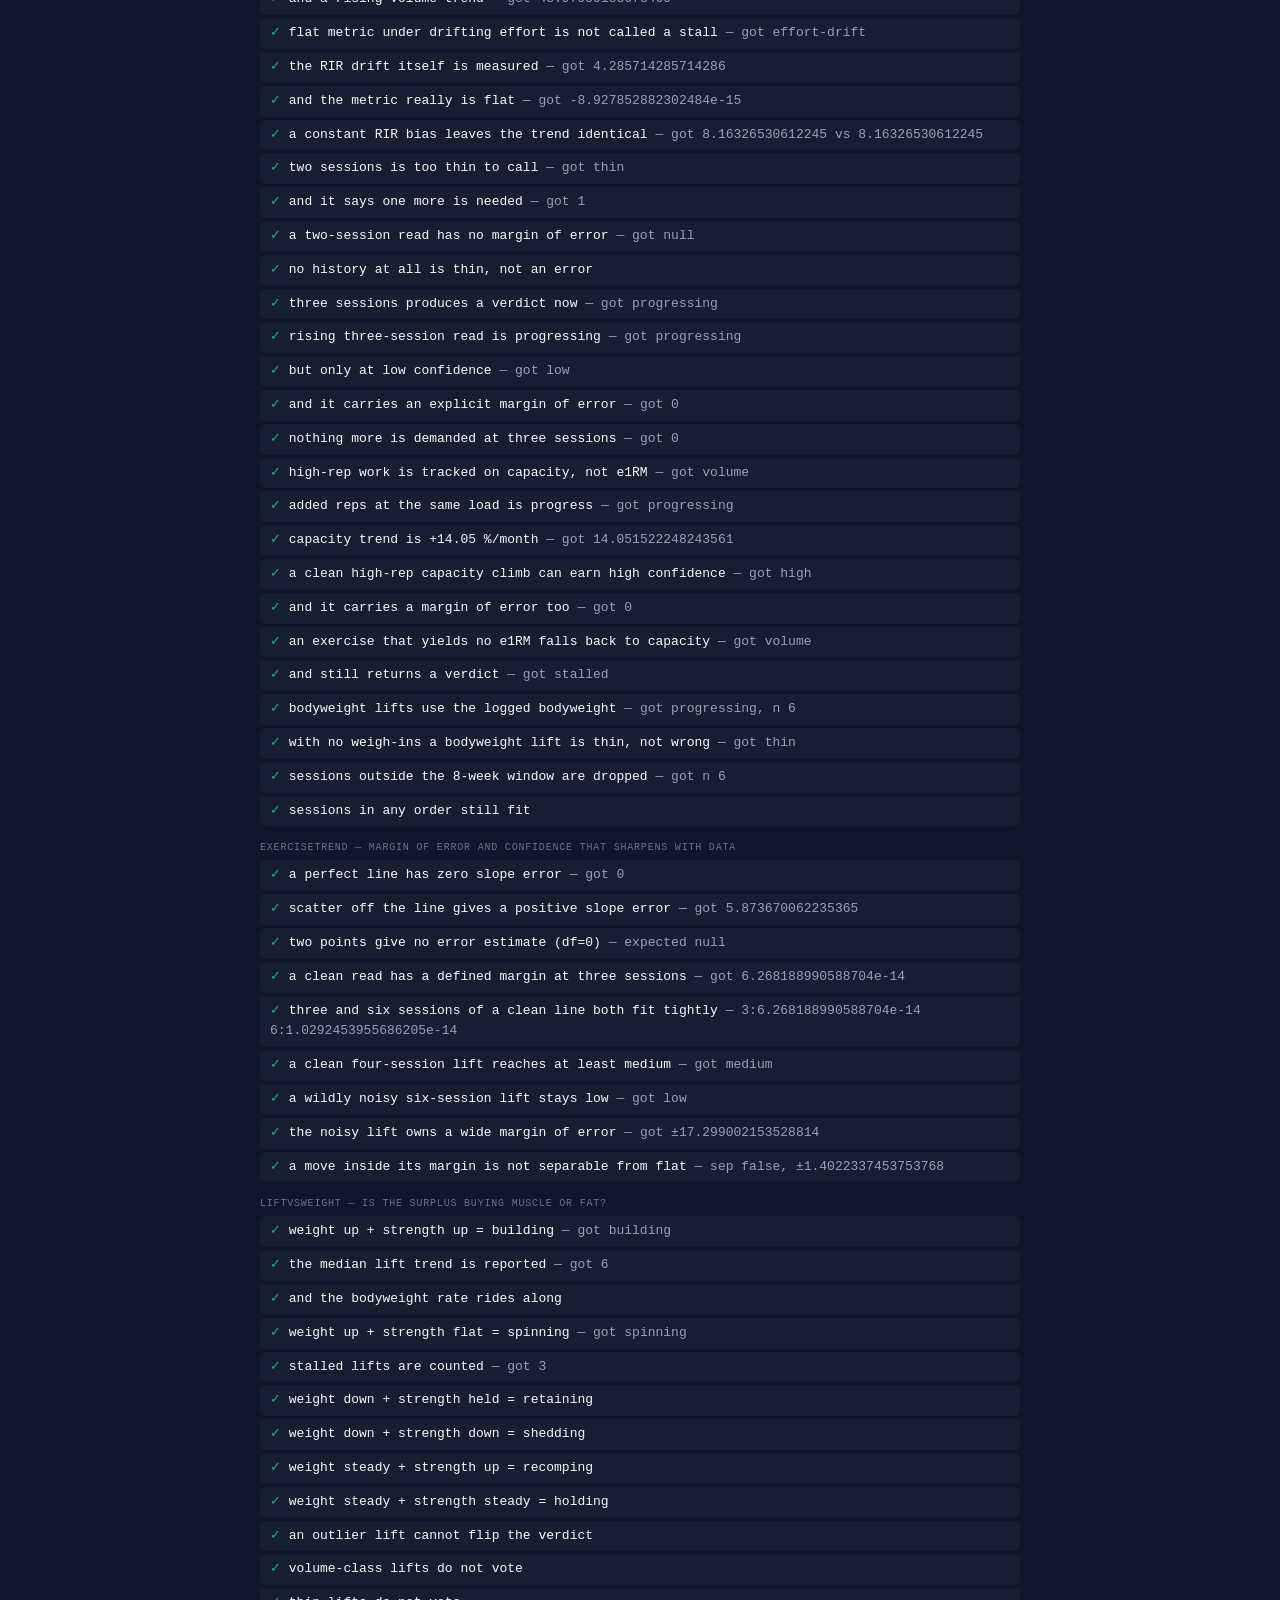
==== commit e0fc954d: "feat: name repeated time-of-day meals from their main foods; estimate tag at 25% of kcal When a labe" ====
--- a/tests.html
+++ b/tests.html
@@ -2048,6 +2048,39 @@
   check('pace tick is a short line across the dial', pt.x1 !== pt.x2 || pt.y1 !== pt.y2);
   check('degenerate corridor does not throw or produce NaN', !/NaN/.test(JSON.stringify(C.gaugeGeometry({ floor:0, ceil:0, intake:0 }))));
 })();
+// ---- meals: repeated labels and the estimate threshold ----
+group('mealRows — repeated time-of-day labels, estimate threshold');
+(function(){
+  const at = (h, m) => `2026-11-12T${String(h).padStart(2,'0')}:${String(m).padStart(2,'0')}:00.000Z`;
+  const e = (name, iso, kcal, extra) => Object.assign({ name, grams:100, kcal, p:5, c:10, f:2, source:'USDA', weighed:true, eatenAt:iso, at:iso }, extra);
+  // two dinners (UTC 15:xx and 16:xx are 20:xx and 21:xx in Pakistan)
+  const two = C.mealRows([
+    e('vermicelli', at(15,5), 281, {partOf:'vermicelli', source:'AI est', weighed:false}), e('Milk, whole', at(15,6), 67),
+    e('Rice, white, cooked, as ingredient', at(16,11), 650), e('Chicken, broilers or fryers, breast, meat only, cooked, stewed', at(16,12), 257),
+    e('Yogurt, plain, low fat', at(16,12), 41), e('Candy, hard', at(16,13), 59)
+  ]);
+  check('two dinners are named from their main foods', two.length === 2 && two[0].name === 'Vermicelli' && two[1].name === 'White rice and chicken breast', two.map(r => r.name).join(' | '));
+  check('the second food joins only at a quarter of the meal', two[0].kind === 'foods' && !/ and /.test(two[0].name));
+  const three = C.mealRows([e('Tea', at(11,0), 50), e('Nuts', at(12,30), 300), e('Biscuit, plain', at(13,40), 150)]);
+  check('three snacks all get food names', three.length === 3 && three.every(r => r.kind === 'foods') && three.map(r => r.name).join('|') === 'Tea|Nuts|Biscuit', three.map(r => r.name).join('|'));
+  const uniq = C.mealRows([e('Tea', at(11,0), 50), e('Rice', at(15,0), 500)]);
+  check('a label that is unique on the day is left alone', uniq[0].name === 'Snack' && uniq[1].name === 'Dinner' && uniq.every(r => r.kind === 'time'), uniq.map(r => r.name).join('|'));
+  const dish = C.mealRows([e('Rice', at(15,0), 500, {partOf:'Biryani'}), e('Tea', at(11,0), 50), e('Cake', at(12,0), 200)]);
+  check('a dish name still wins when labels repeat', dish[0].name === 'Biryani' && dish[0].kind === 'dish' && dish[1].kind === 'foods');
+  const tpl = C.mealRows([e('A', at(15,0), 100), e('B', at(15,1), 100), e('C', at(17,0), 300), e('D', at(18,0), 200), e('E', at(18,50), 200)], {templates:[{name:'My AB', items:[{name:'A'},{name:'B'}]}]});
+  check('a matched usual still wins when labels repeat', tpl[0].name === 'My AB' && tpl[0].kind === 'usual');
+
+  // estimate: >= 25% of the meal's kcal from AI estimates or unweighed dish components
+  const base = (estKcal, weighedKcal) => C.mealRows([
+    e('Rice', at(9,0), weighedKcal), e('dal', at(9,1), estKcal, {partOf:'dal', source:'AI est', weighed:false})])[0];
+  check('a small estimated extra in a weighed meal carries no tag', base(20, 980).estimate === false);
+  check('a meal that is mostly an estimated dish is tagged', base(900, 100).estimate === true);
+  check('exactly 25% is tagged', base(250, 750).estimate === true);
+  check('just under 25% is not', base(249, 751).estimate === false);
+  check('an unweighed plain food does not count', C.mealRows([e('Milk', at(9,0), 500, {weighed:false})])[0].estimate === false);
+  check('a dish component that was not weighed counts, whatever its source', C.mealRows([e('x', at(9,0), 400, {partOf:'d', weighed:false}), e('y', at(9,1), 100)])[0].estimate === true);
+})();
+
 
 // ---- summary ----
 const sum = document.getElementById('summary');
